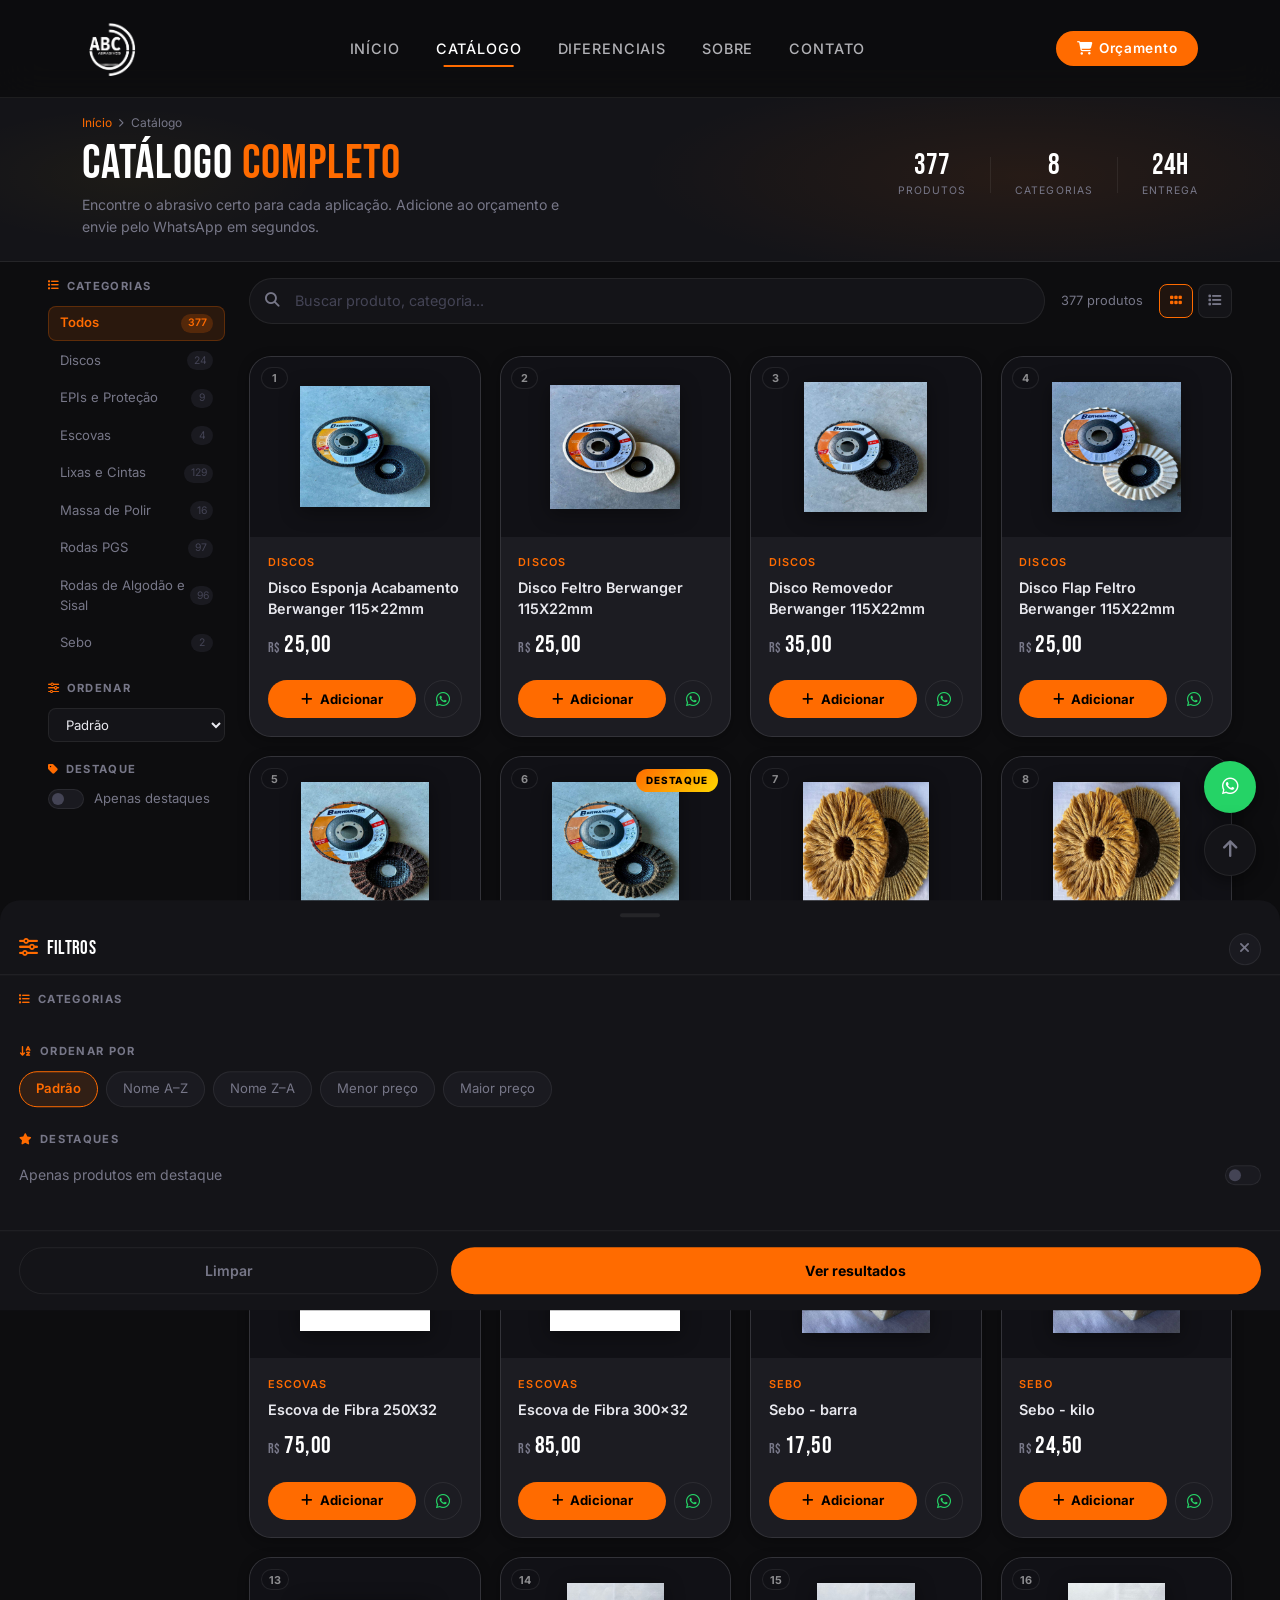
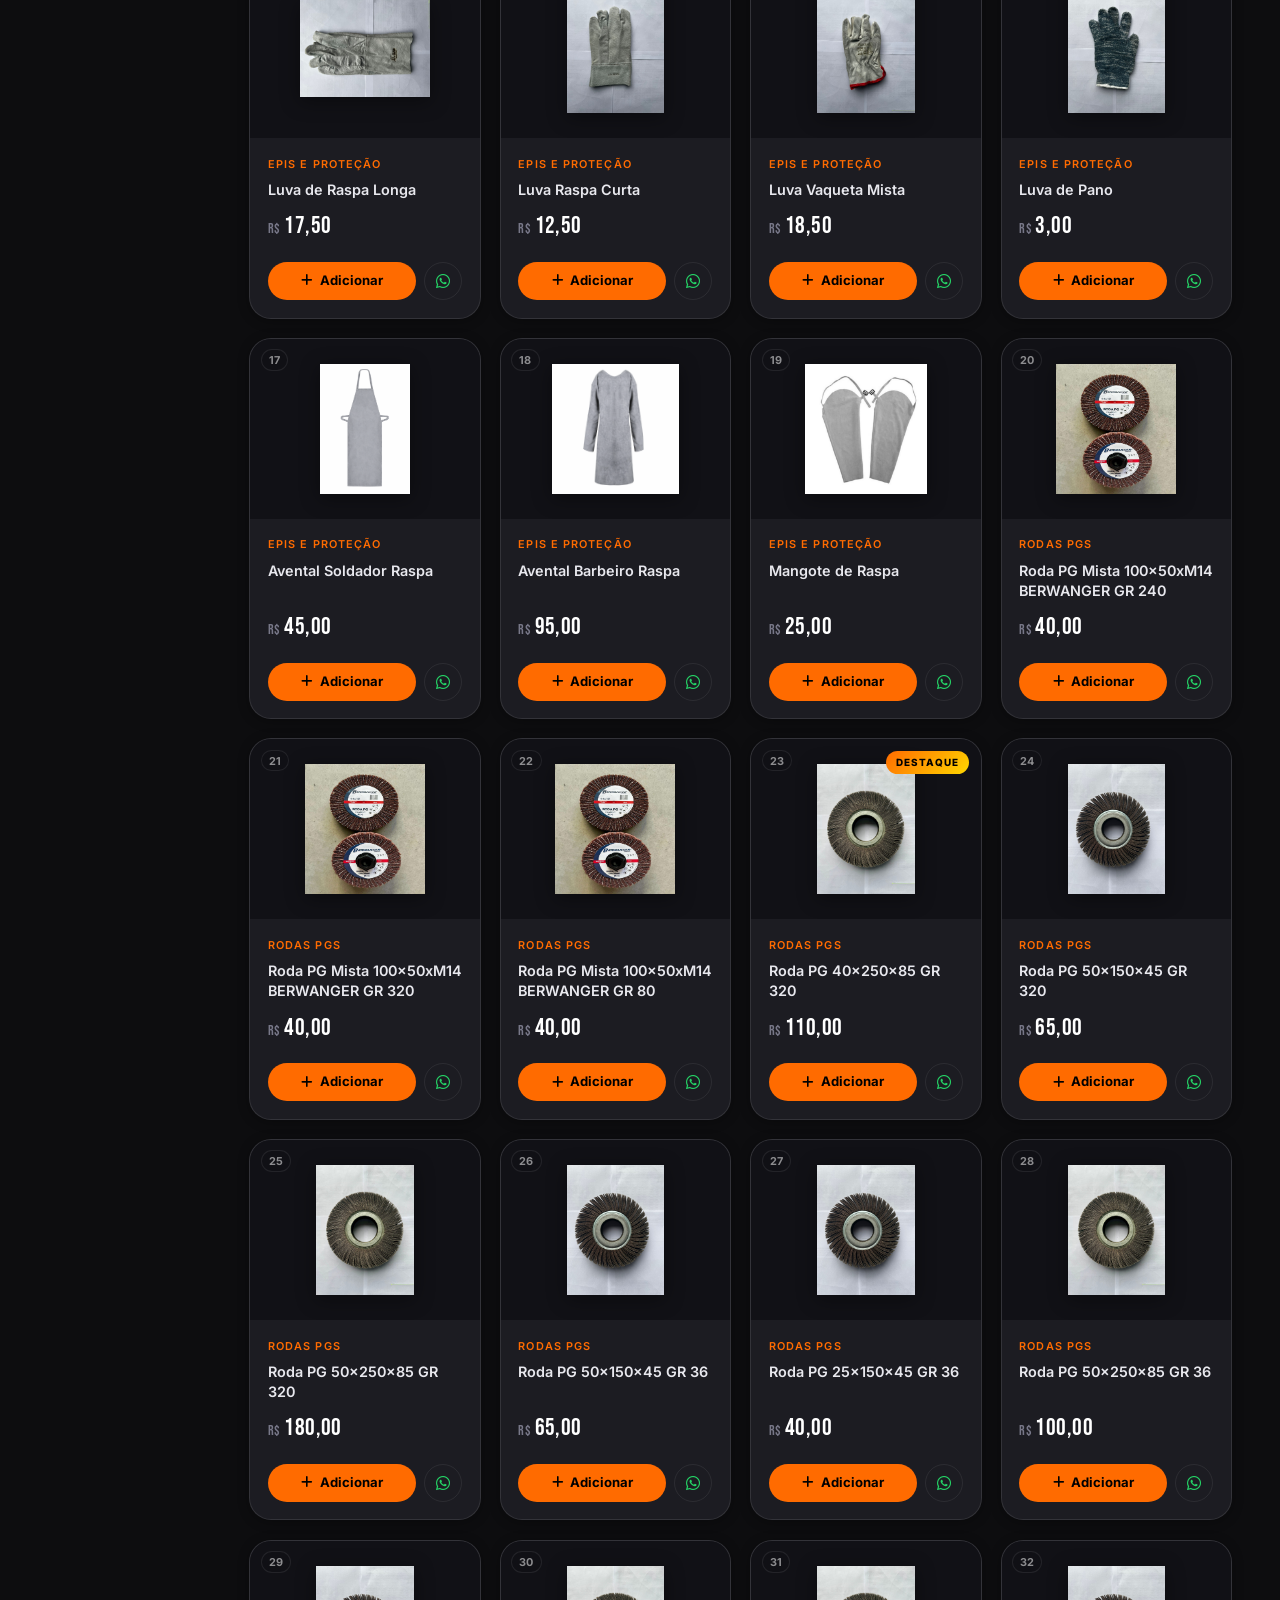
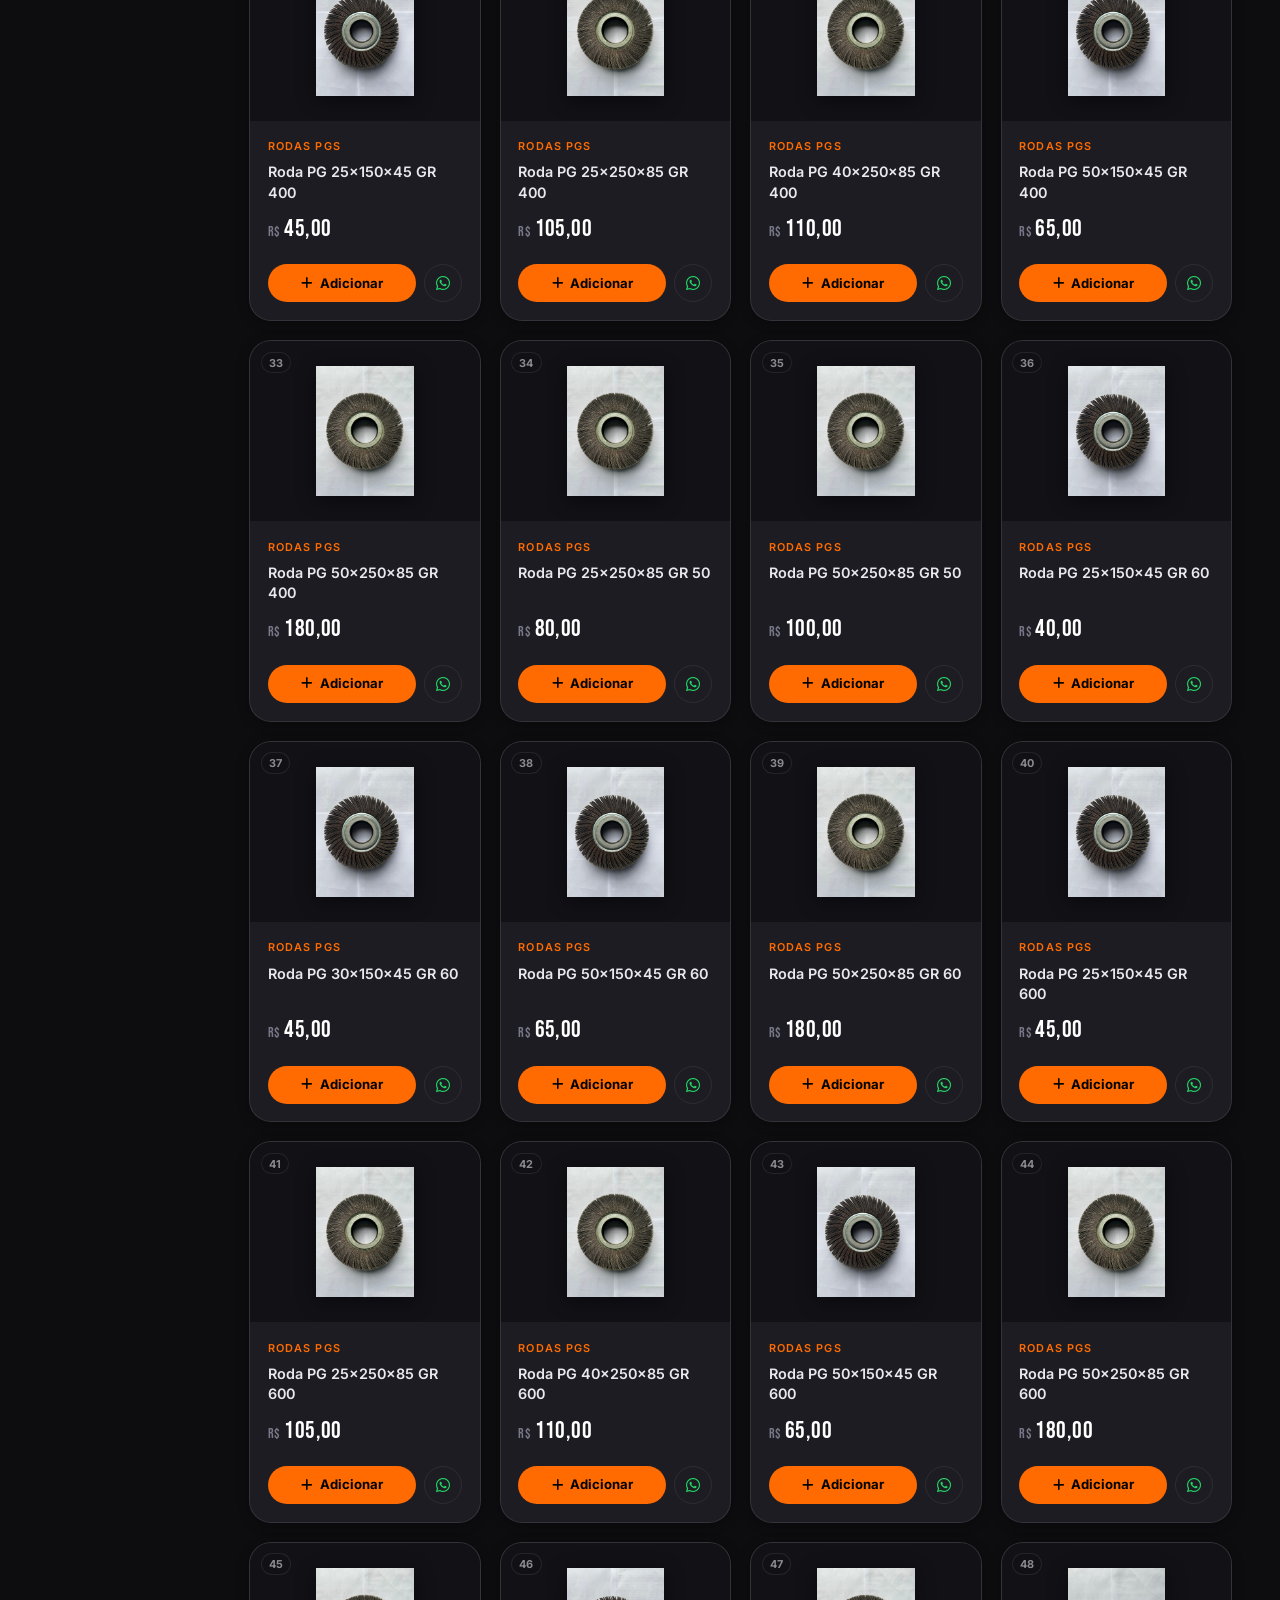
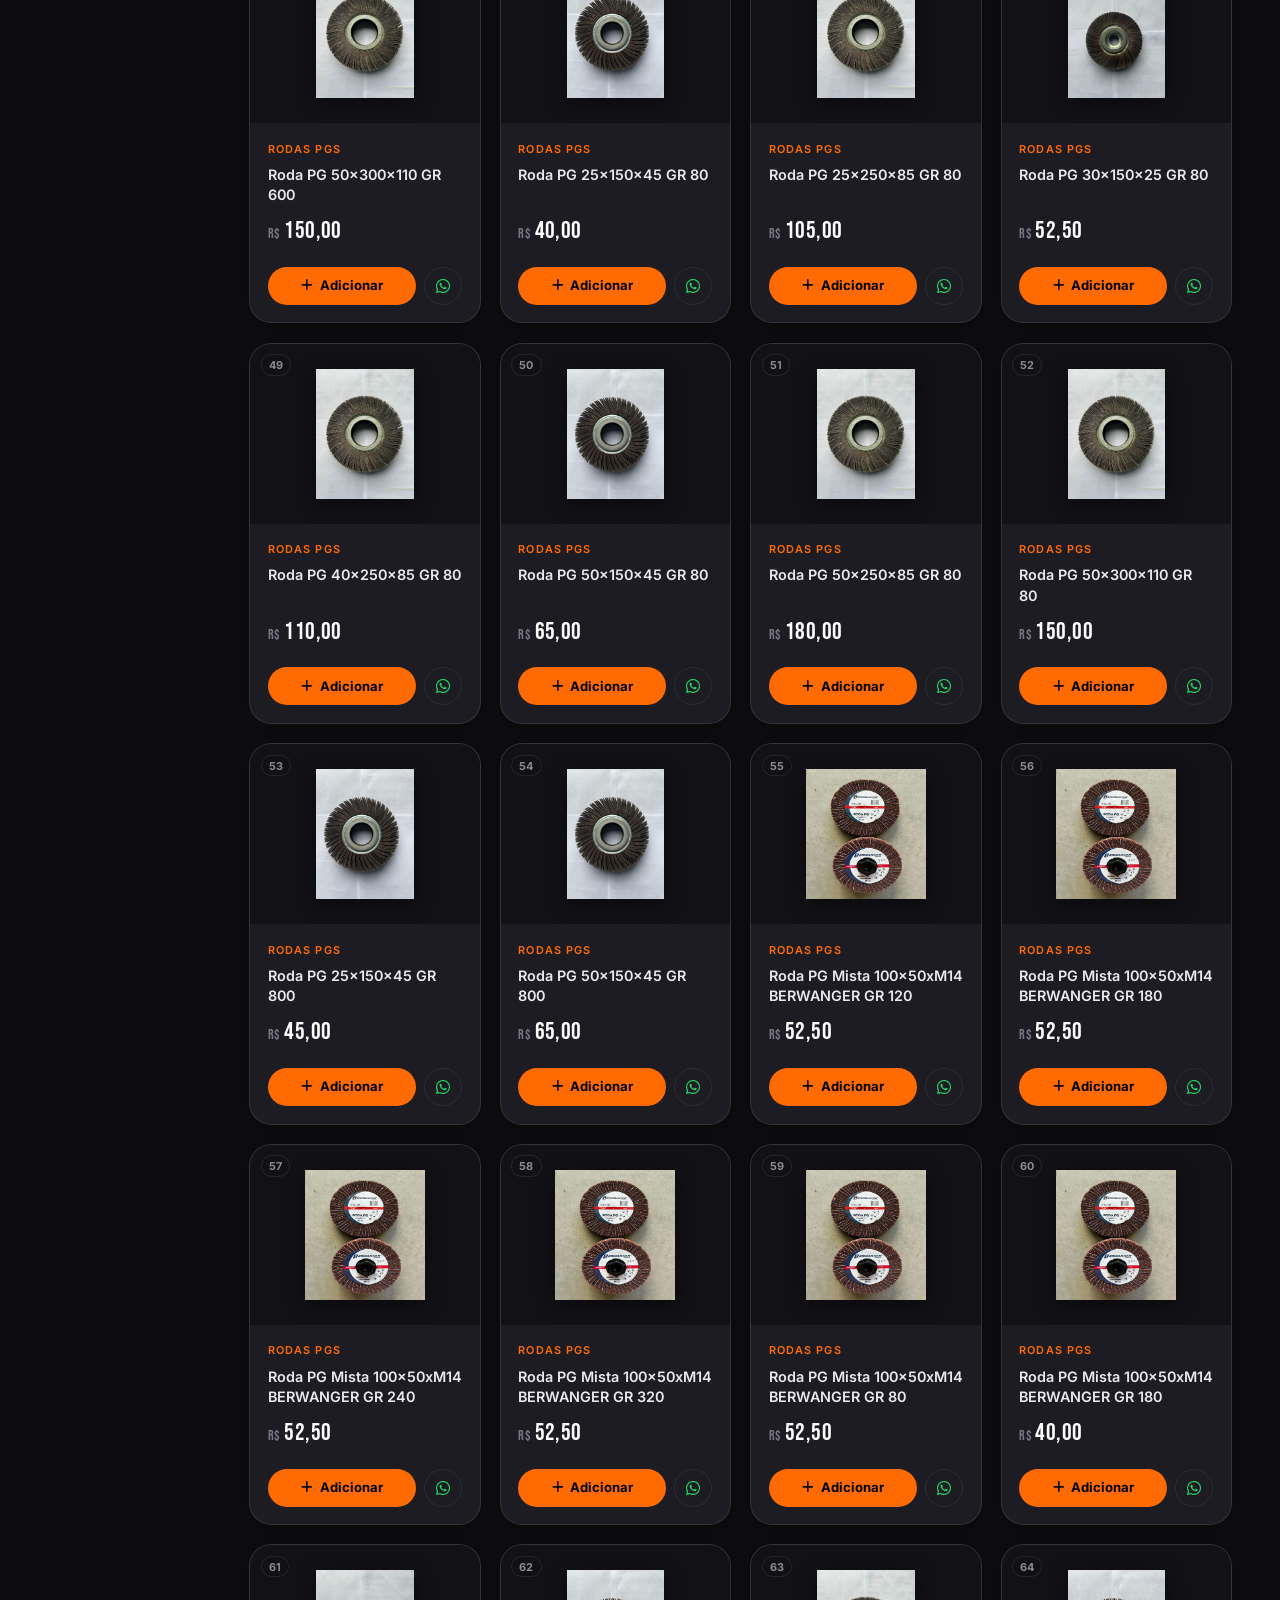
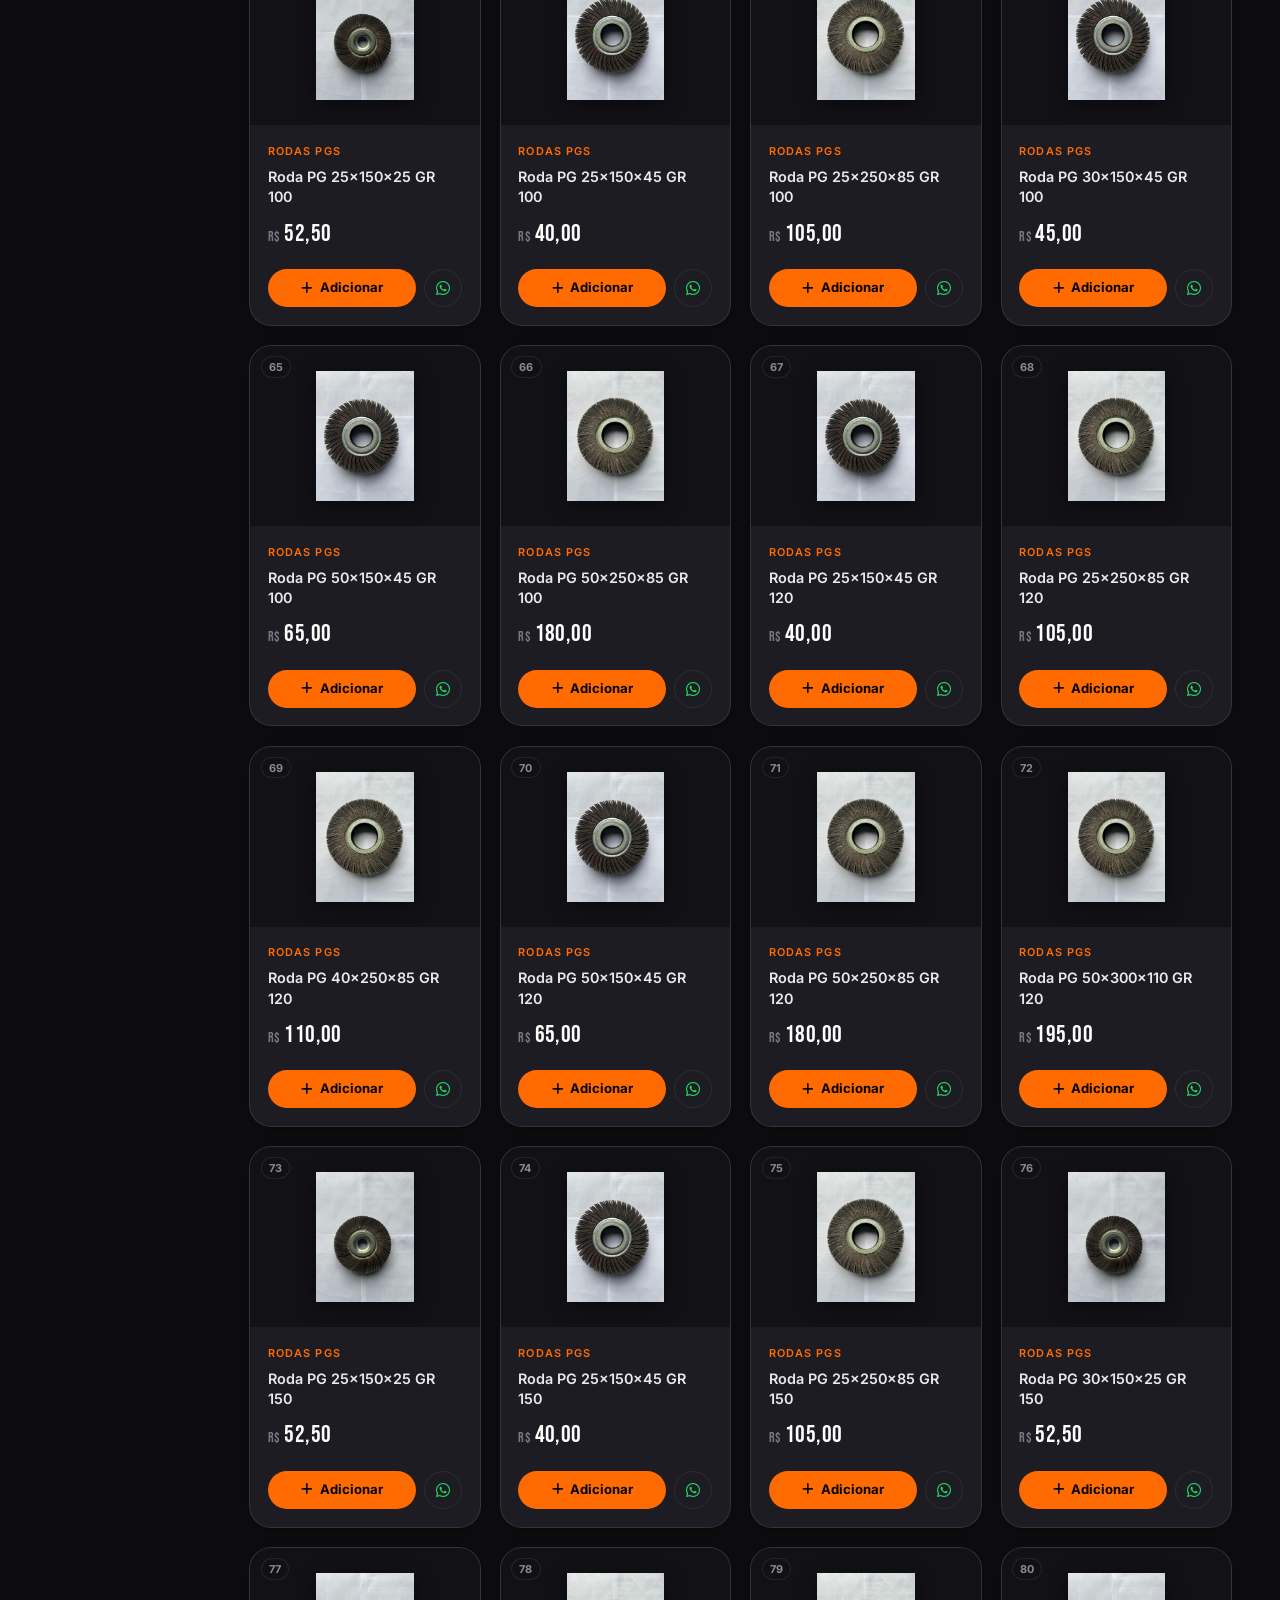
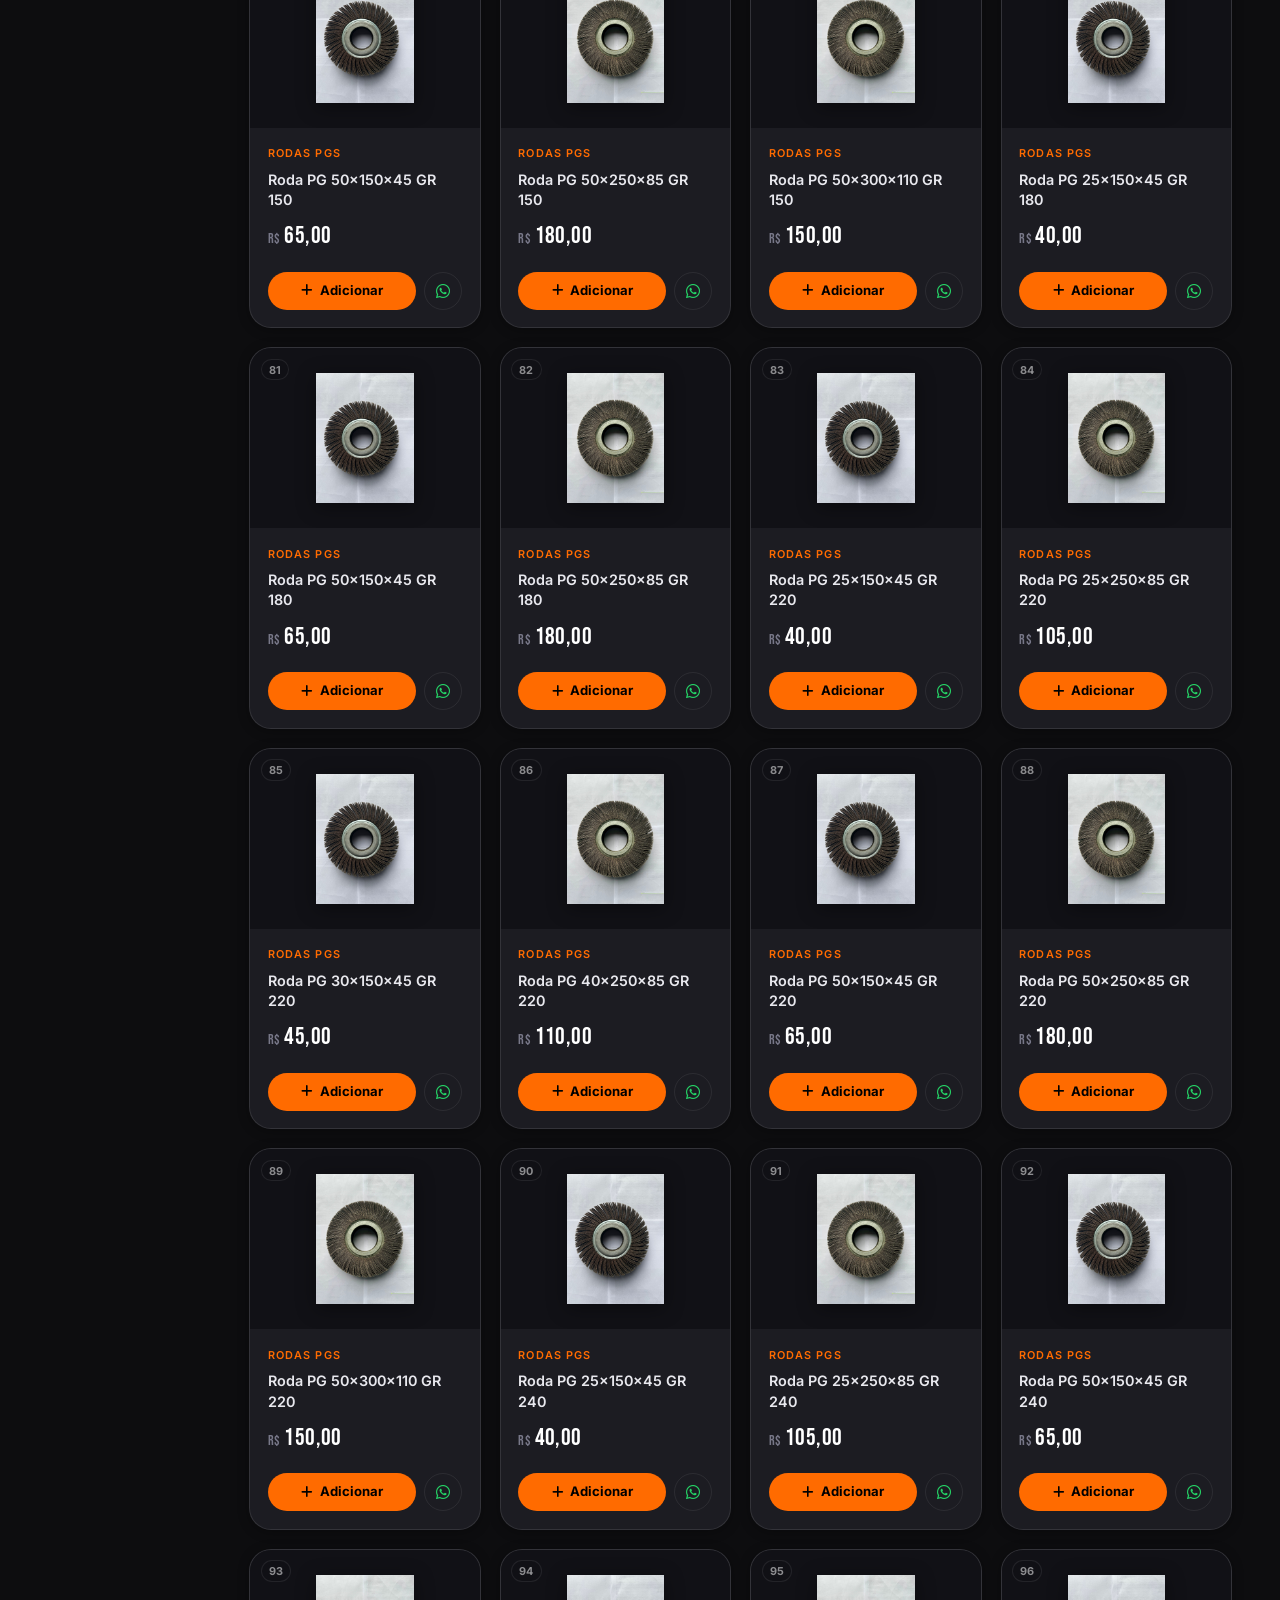
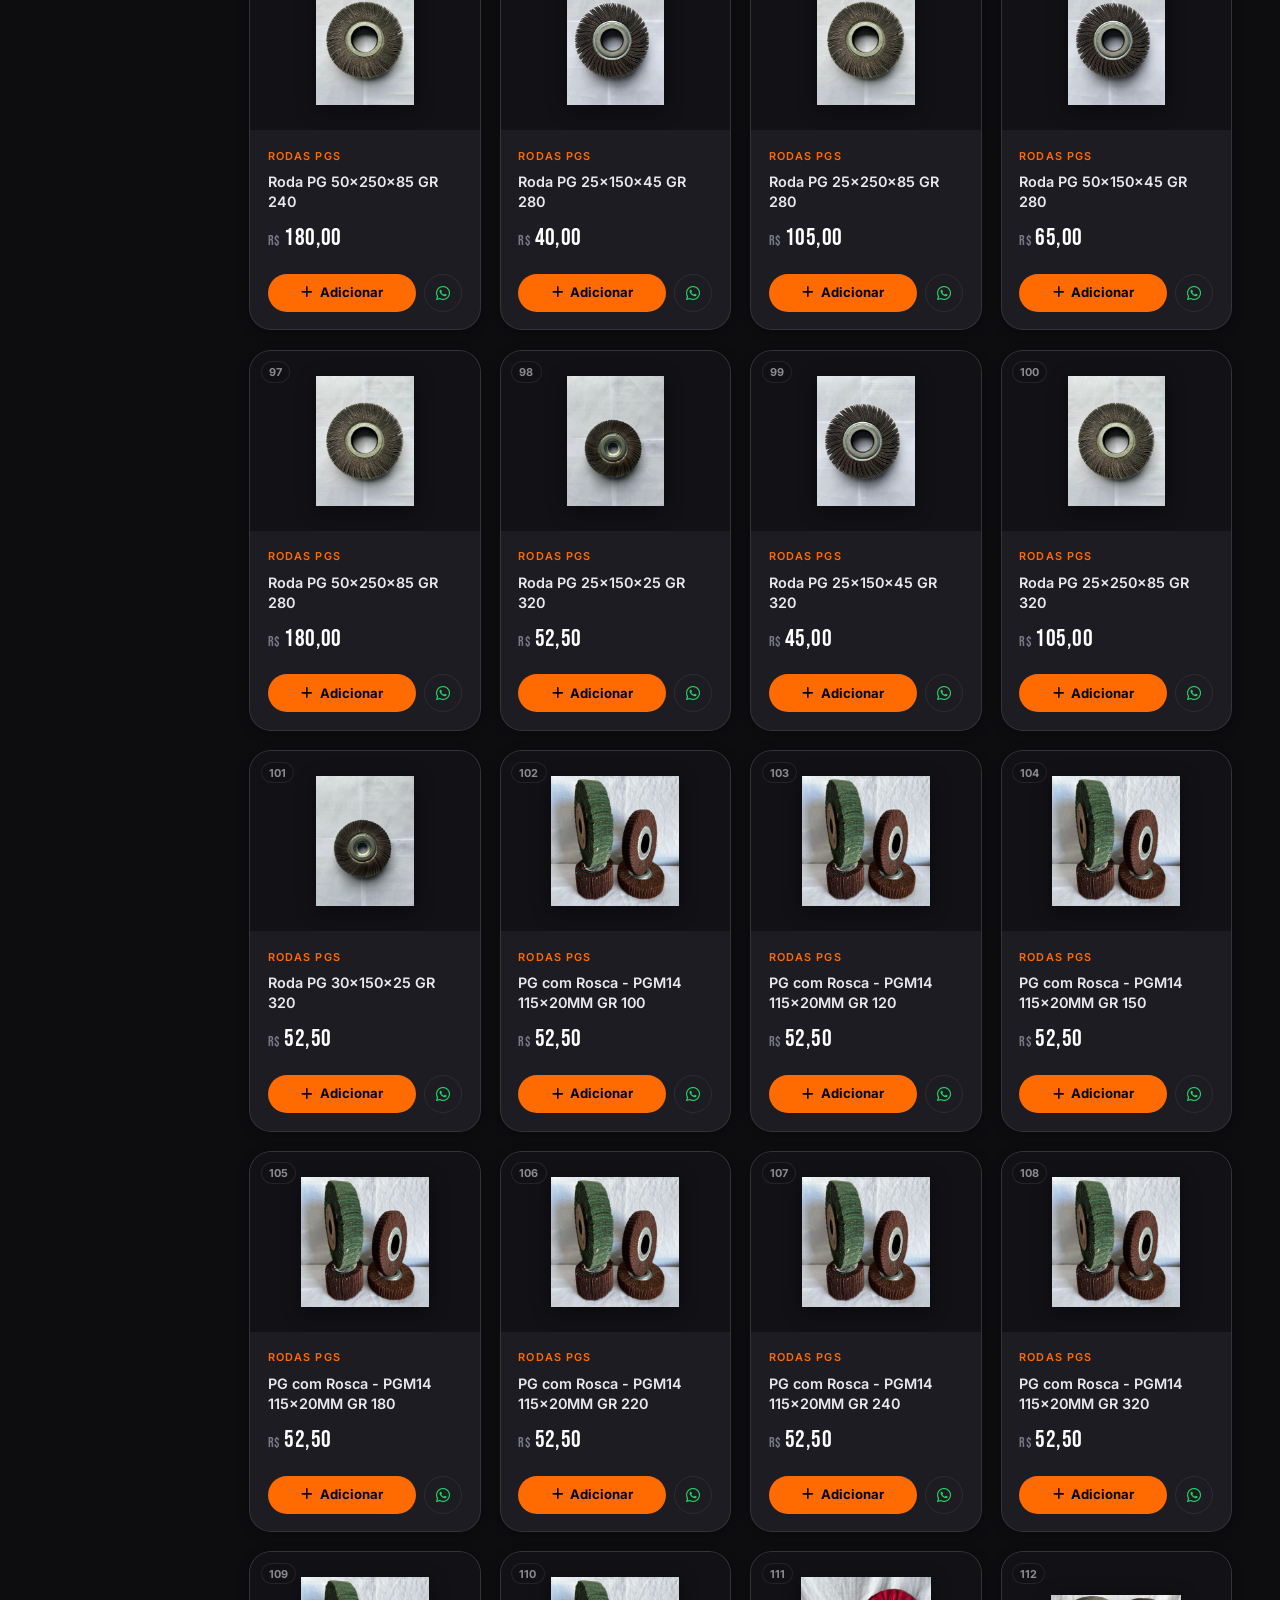
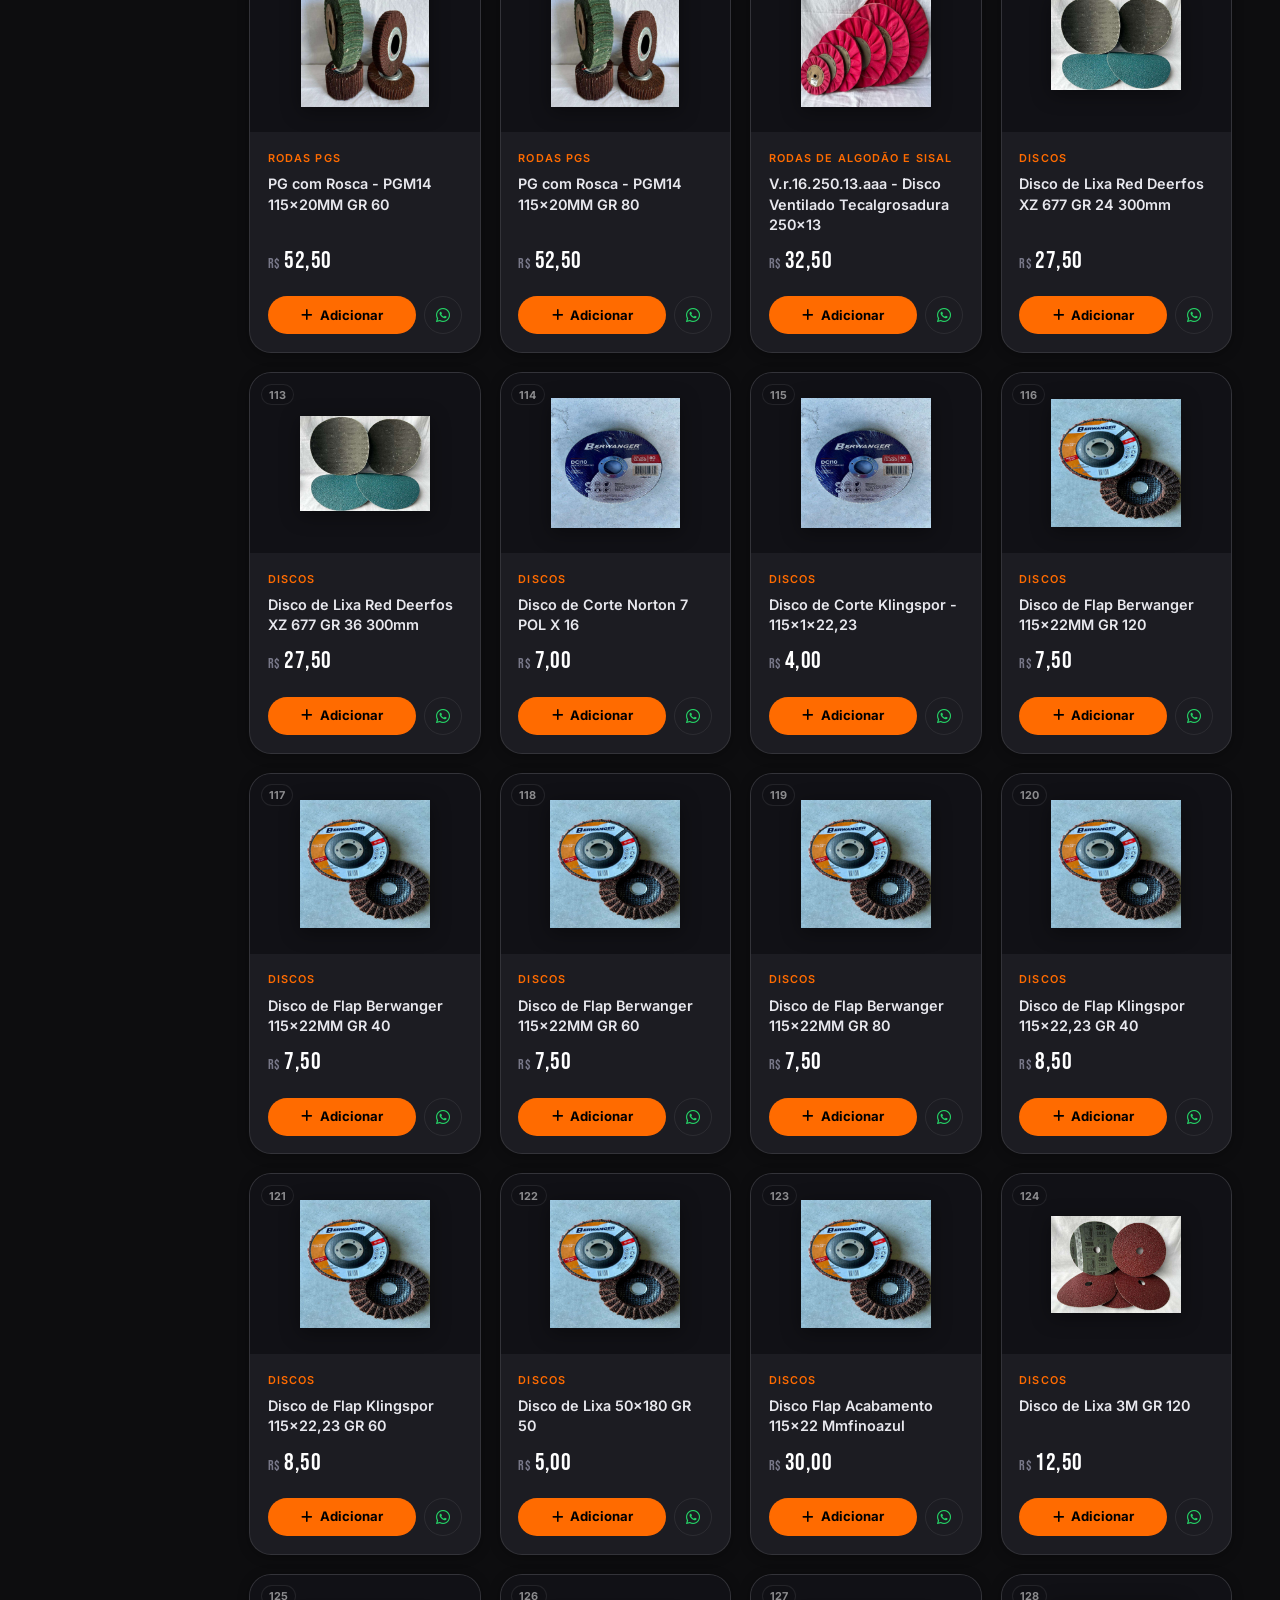
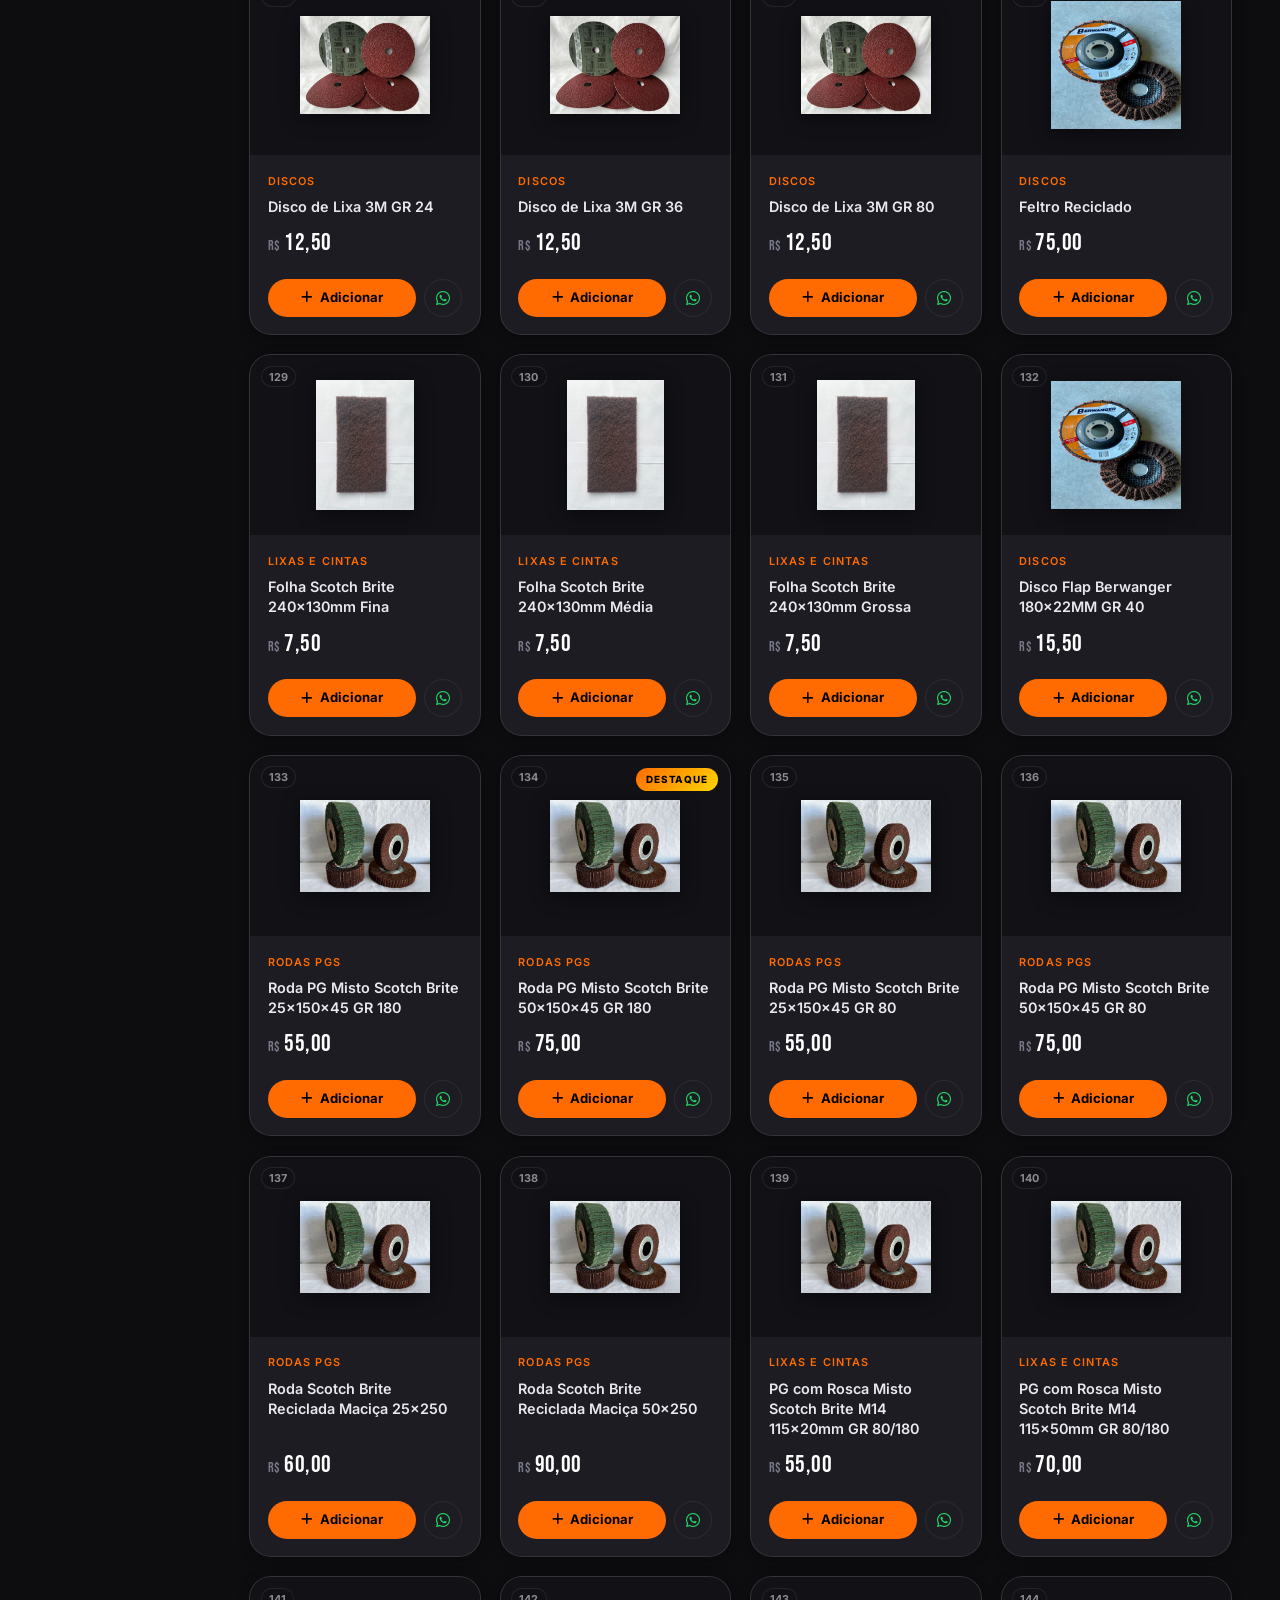
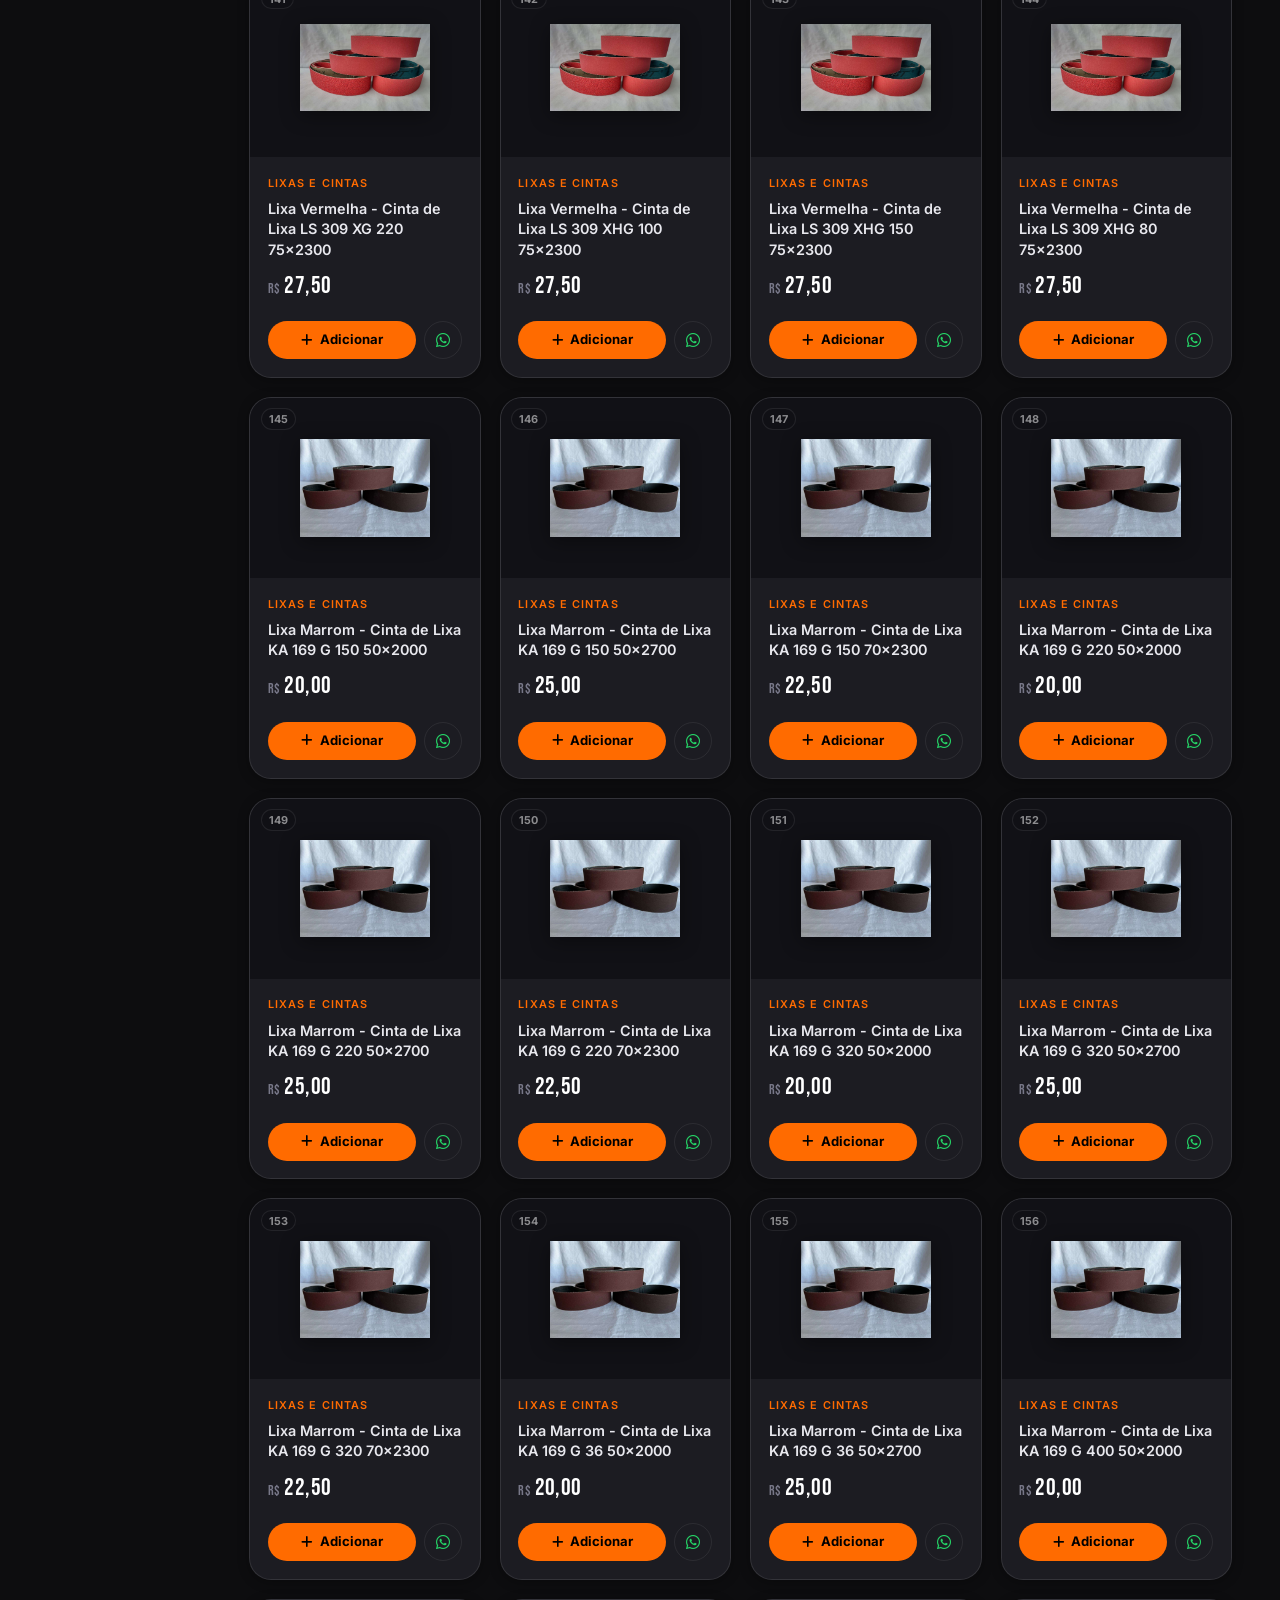
==== catalogo.html @ c19c3562 "up" ====
<!DOCTYPE html>
<html lang="pt-BR">
<head>
    <meta charset="UTF-8">
    <meta name="viewport" content="width=device-width, initial-scale=1.0">
    <title>Catálogo — ABC Abrasivos</title>
    <meta name="description" content="Catálogo completo de abrasivos industriais: discos, lixas, rodas de polimento, escovas, EPIs e mais. Solicite orçamento pelo WhatsApp.">
    <link rel="icon" href="assets/images/logo_favicon.png" type="image/png">

    <link href="https://cdn.jsdelivr.net/npm/bootstrap@5.3.2/dist/css/bootstrap.min.css" rel="stylesheet">
    <link rel="stylesheet" href="https://cdnjs.cloudflare.com/ajax/libs/font-awesome/6.5.0/css/all.min.css">
    <link href="https://fonts.googleapis.com/css2?family=Bebas+Neue&family=Inter:wght@300;400;500;600;700&family=Outfit:wght@400;600;700;800&display=swap" rel="stylesheet">
    <link rel="stylesheet" href="css/style.css?v=20260430-fixed-product-images">
    <link rel="stylesheet" href="css/catalogo.css?v=20260430-product-numbers">
</head>
<body class="catalogo-page">

<!-- ── NAVBAR ── -->
<nav class="navbar navbar-expand-lg fixed-top" id="mainNavbar">
    <div class="container">
        <a class="navbar-brand" href="index.html">
            <img src="assets/images/logo.jpeg" alt="ABC Abrasivos" class="rounded">
        </a>
        <button class="navbar-toggler border-0" type="button" data-bs-toggle="collapse" data-bs-target="#navbarNav" aria-label="Menu">
            <i class="fa-solid fa-bars" style="color:#fff;font-size:1.2rem;"></i>
        </button>
        <div class="collapse navbar-collapse" id="navbarNav">
            <ul class="navbar-nav mx-auto gap-1">
                <li class="nav-item"><a class="nav-link" href="index.html">Início</a></li>
                <li class="nav-item"><a class="nav-link active" href="catalogo.html">Catálogo</a></li>
                <li class="nav-item"><a class="nav-link" href="index.html#features">Diferenciais</a></li>
                <li class="nav-item"><a class="nav-link" href="index.html#sobre">Sobre</a></li>
                <li class="nav-item"><a class="nav-link" href="index.html#contato">Contato</a></li>
            </ul>
            <button class="nav-cart-btn" data-bs-toggle="modal" data-bs-target="#budgetModal" id="headerBudgetBtn" type="button">
                <i class="fa-solid fa-cart-shopping"></i>
                Orçamento
                <span class="cart-count" id="cartCount">0</span>
            </button>
        </div>
    </div>
</nav>

<!-- ── PAGE HEADER ── -->
<div class="cat-page-header">
    <div class="cat-page-header-bg"></div>
    <div class="container position-relative">
        <div class="row align-items-center">
            <div class="col-lg-6">
                <div class="cat-page-breadcrumb">
                    <a href="index.html">Início</a>
                    <i class="fa-solid fa-chevron-right"></i>
                    <span>Catálogo</span>
                </div>
                <h1 class="cat-page-title">Catálogo <span>Completo</span></h1>
                <p class="cat-page-desc">
                    Encontre o abrasivo certo para cada aplicação. Adicione ao orçamento e envie pelo WhatsApp em segundos.
                </p>
            </div>
            <div class="col-lg-6 d-none d-lg-flex justify-content-end align-items-center gap-4">
                <div class="cat-stat">
                    <span class="cat-stat-num" id="totalProducts">391</span>
                    <span class="cat-stat-label">Produtos</span>
                </div>
                <div class="cat-stat-divider"></div>
                <div class="cat-stat">
                    <span class="cat-stat-num" id="totalCategories">—</span>
                    <span class="cat-stat-label">Categorias</span>
                </div>
                <div class="cat-stat-divider"></div>
                <div class="cat-stat">
                    <span class="cat-stat-num">24h</span>
                    <span class="cat-stat-label">Entrega</span>
                </div>
            </div>
        </div>
    </div>
</div>

<!-- ── MOBILE BAR (search + filtros button) ── -->
<div class="cat-mobile-bar">
    <div class="cat-mobile-search">
        <i class="fa-solid fa-magnifying-glass"></i>
        <input type="search" id="mobileSearchInput" placeholder="Buscar produto...">
    </div>
    <button class="btn-filtros" id="btnFiltros">
        <i class="fa-solid fa-sliders"></i> Filtros
        <span class="filter-badge" id="filterBadge"></span>
    </button>
</div>

<!-- ── FILTER DRAWER ── -->
<div class="filter-drawer-overlay" id="drawerOverlay"></div>
<div class="filter-drawer" id="filterDrawer">
    <div class="drawer-handle"></div>
    <div class="drawer-header">
        <h3><i class="fa-solid fa-sliders me-2" style="color:var(--accent)"></i>Filtros</h3>
        <button class="drawer-close" id="drawerClose"><i class="fa-solid fa-xmark"></i></button>
    </div>
    <div class="drawer-body">
        <!-- Categorias -->
        <div class="drawer-section">
            <div class="drawer-section-title"><i class="fa-solid fa-list"></i> Categorias</div>
            <div class="drawer-cats" id="drawerCats"></div>
        </div>
        <!-- Ordenar -->
        <div class="drawer-section">
            <div class="drawer-section-title"><i class="fa-solid fa-arrow-down-a-z"></i> Ordenar por</div>
            <div class="drawer-sort-pills" id="drawerSort">
                <span class="sort-pill active" data-sort="default">Padrão</span>
                <span class="sort-pill" data-sort="name-az">Nome A–Z</span>
                <span class="sort-pill" data-sort="name-za">Nome Z–A</span>
                <span class="sort-pill" data-sort="price-asc">Menor preço</span>
                <span class="sort-pill" data-sort="price-desc">Maior preço</span>
            </div>
        </div>
        <!-- Destaque -->
        <div class="drawer-section">
            <div class="drawer-section-title"><i class="fa-solid fa-star"></i> Destaques</div>
            <div class="drawer-toggle-row">
                <span class="drawer-toggle-label">Apenas produtos em destaque</span>
                <label class="sidebar-toggle">
                    <input type="checkbox" id="drawerDestaque">
                    <span class="toggle-track"></span>
                </label>
            </div>
        </div>
    </div>
    <div class="drawer-footer">
        <button class="btn-drawer-clear" id="drawerClear">Limpar</button>
        <button class="btn-drawer-apply" id="drawerApply">Ver resultados</button>
    </div>
</div>

<!-- ── MAIN CONTENT ── -->
<main class="cat-main">
    <div class="container-fluid px-4 px-lg-5">
        <div class="row g-4">

            <!-- Sidebar desktop -->
            <div class="col-lg-2 col-xl-2 cat-sidebar-col">
                <div class="cat-sidebar" id="catSidebar">
                    <div class="sidebar-section">
                        <div class="sidebar-heading">
                            <i class="fa-solid fa-list"></i> Categorias
                        </div>
                        <div class="sidebar-cats" id="sidebarCats">
                            <!-- populated by JS -->
                        </div>
                    </div>

                    <div class="sidebar-section mt-3">
                        <div class="sidebar-heading">
                            <i class="fa-solid fa-sliders"></i> Ordenar
                        </div>
                        <select class="sidebar-select" id="sortSelect">
                            <option value="default">Padrão</option>
                            <option value="name-az">Nome A–Z</option>
                            <option value="name-za">Nome Z–A</option>
                            <option value="price-asc">Menor preço</option>
                            <option value="price-desc">Maior preço</option>
                        </select>
                    </div>

                    <div class="sidebar-section mt-3">
                        <div class="sidebar-heading">
                            <i class="fa-solid fa-tag"></i> Destaque
                        </div>
                        <label class="sidebar-toggle">
                            <input type="checkbox" id="destaqueFilter">
                            <span class="toggle-track"></span>
                            Apenas destaques
                        </label>
                    </div>
                </div>
            </div>

            <!-- Products area -->
            <div class="col-lg-10 col-xl-10 cat-products-col">

                <!-- Toolbar -->
                <div class="cat-toolbar">
                    <div class="toolbar-left">
                        <div class="cat-search-wrap">
                            <i class="fa-solid fa-magnifying-glass"></i>
                            <input type="search" id="searchInput" placeholder="Buscar produto, categoria...">
                            <button class="search-clear" id="searchClear" title="Limpar">
                                <i class="fa-solid fa-xmark"></i>
                            </button>
                        </div>
                    </div>
                    <div class="toolbar-right">
                        <span class="results-count" id="resultsInfo"></span>
                        <div class="view-toggle">
                            <button class="view-btn active" id="viewGrid" title="Grid">
                                <i class="fa-solid fa-grip"></i>
                            </button>
                            <button class="view-btn" id="viewList" title="Lista">
                                <i class="fa-solid fa-list"></i>
                            </button>
                        </div>
                    </div>
                </div>

                <!-- Active filters chips -->
                <div class="active-filters" id="activeFilters"></div>

                <!-- Grid -->
                <div class="products-grid" id="productsGrid"></div>

                <!-- No results -->
                <div class="no-results" id="noResults">
                    <i class="fa-solid fa-circle-exclamation"></i>
                    <p>Nenhum produto encontrado para "<strong id="noResultsTerm"></strong>"</p>
                    <button class="btn-ghost" onclick="clearAllFilters()">Limpar filtros</button>
                </div>

            </div>
        </div>
    </div>
</main>

<!-- ── FOOTER (mini) ── -->
<footer class="cat-footer">
    <div class="container">
        <div class="d-flex flex-wrap align-items-center justify-content-between gap-3">
            <div class="d-flex align-items-center gap-3">
                <img src="assets/images/logo.jpeg" alt="ABC Abrasivos" style="height:40px;border-radius:6px;">
                <span style="color:var(--text-muted);font-size:0.82rem;">© 2025 ABC Abrasivos · Gravataí/RS</span>
            </div>
            <div class="d-flex align-items-center gap-2">
                <a href="index.html#contato" class="social-btn instagram" title="Instagram"><i class="fa-brands fa-instagram"></i></a>
                <a href="index.html#contato" class="social-btn facebook" title="Facebook"><i class="fa-brands fa-facebook-f"></i></a>
                <a href="index.html#contato" class="social-btn whatsapp" id="footerWa" title="WhatsApp"><i class="fa-brands fa-whatsapp"></i></a>
            </div>
        </div>
    </div>
</footer>

<!-- ── BUDGET MODAL ── -->
<div class="modal fade" id="budgetModal" tabindex="-1" aria-labelledby="budgetModalLabel" aria-hidden="true">
    <div class="modal-dialog modal-lg modal-dialog-scrollable">
        <div class="modal-content">
            <div class="modal-header">
                <h5 class="modal-title" id="budgetModalLabel">
                    <i class="fa-solid fa-cart-shopping text-accent me-2"></i> Meu Orçamento
                </h5>
                <button type="button" class="btn-close" data-bs-dismiss="modal" aria-label="Fechar"></button>
            </div>
            <div class="modal-body">
                <div class="customer-form mb-4">
                    <div class="row g-3">
                        <div class="col-md-6">
                            <label class="form-label">Seu nome</label>
                            <input type="text" class="form-control" id="customerName" placeholder="Nome completo">
                        </div>
                        <div class="col-md-6">
                            <label class="form-label">Empresa (opcional)</label>
                            <input type="text" class="form-control" id="customerCompany" placeholder="Empresa">
                        </div>
                        <div class="col-12">
                            <label class="form-label">Observações</label>
                            <textarea class="form-control" id="customerObs" rows="2" placeholder="Prazo, quantidade especial, dúvidas..."></textarea>
                        </div>
                    </div>
                </div>
                <div id="cartItemsList">
                    <p class="text-center" style="color:var(--text-muted);padding:2rem 0;">
                        <i class="fa-solid fa-cart-shopping d-block mb-2" style="font-size:2rem;color:var(--text-dim);"></i>
                        Seu orçamento está vazio.<br>Adicione produtos do catálogo.
                    </p>
                </div>
            </div>
            <div class="modal-footer flex-column gap-3">
                <div class="d-flex justify-content-between align-items-center w-100">
                    <button type="button" class="btn-ghost" id="clearCartBtn" style="font-size:0.8rem;padding:0.4rem 1rem;">
                        <i class="fa-solid fa-trash-can me-1"></i> Limpar tudo
                    </button>
                    <div class="budget-total" id="budgetTotal">Total: <span>R$ 0,00</span></div>
                </div>
                <button class="btn-wa-send" id="sendWaBtn">
                    <i class="fa-brands fa-whatsapp" style="font-size:1.2rem;"></i>
                    Enviar Orçamento pelo WhatsApp
                </button>
            </div>
        </div>
    </div>
</div>

<!-- Floating WA -->
<div class="floating-actions">
    <a href="#" class="fab fab-wa" id="fabWa" title="WhatsApp"><i class="fa-brands fa-whatsapp"></i></a>
    <button class="fab fab-up visible" id="fabUp" title="Topo" onclick="window.scrollTo({top:0,behavior:'smooth'})">
        <i class="fa-solid fa-arrow-up"></i>
    </button>
</div>

<div id="toast-container"></div>

<script src="https://cdn.jsdelivr.net/npm/bootstrap@5.3.2/dist/js/bootstrap.bundle.min.js"></script>
<script src="js/config.js"></script>
<script src="js/data.js?v=20260430-product-numbers"></script>
<script src="js/catalogo.js?v=20260430-product-numbers"></script>
</body>
</html>
---- css/style.css ----
/* =====================================================
   ABC ABRASIVOS — DARK INDUSTRIAL EDITION
   ===================================================== */
:root {
    --bg-deep:        #0D0D0F;
    --bg-card:        #141418;
    --bg-surface:     #1A1A20;
    --border:         rgba(255,255,255,0.07);
    --accent:         #FF6B00;
    --accent-bright:  #FF8C00;
    --accent-glow:    rgba(255,107,0,0.25);
    --accent2:        #FFD700;
    --green:          #25D366;
    --text:           #E8E8EE;
    --text-muted:     #777788;
    --text-dim:       #444455;
    --radius:         14px;
    --radius-lg:      22px;
    --font-head:      'Bebas Neue', 'Outfit', sans-serif;
    --font-body:      'Inter', sans-serif;
    --transition:     all 0.3s cubic-bezier(0.4,0,0.2,1);
}

/* ── Reset & base ── */
*, *::before, *::after { box-sizing: border-box; }
html { scroll-behavior: smooth; scroll-padding-top: 76px; }
body {
    font-family: var(--font-body);
    background: var(--bg-deep);
    color: var(--text);
    margin: 0;
    overflow-x: hidden;
}
h1,h2,h3,h4,h5,h6 { font-family: var(--font-head); letter-spacing: 0.02em; }
a { text-decoration: none; }
img { max-width: 100%; display: block; }

/* ── Scrollbar ── */
::-webkit-scrollbar { width: 6px; }
::-webkit-scrollbar-track { background: var(--bg-deep); }
::-webkit-scrollbar-thumb { background: var(--accent); border-radius: 3px; }

/* =====================================================
   NAVBAR
   ===================================================== */
#mainNavbar {
    background: rgba(13,13,15,0.85);
    backdrop-filter: blur(20px);
    -webkit-backdrop-filter: blur(20px);
    border-bottom: 1px solid var(--border);
    padding: 0.6rem 0;
    transition: var(--transition);
    z-index: 1050;
}
#mainNavbar.scrolled {
    background: rgba(13,13,15,0.98);
    box-shadow: 0 4px 40px rgba(0,0,0,0.6);
}
.navbar-brand img { height: 68px; width: auto; border-radius: 8px; }
.nav-link {
    color: rgba(232,232,238,0.75) !important;
    font-weight: 500;
    font-size: 0.9rem;
    letter-spacing: 0.06em;
    text-transform: uppercase;
    padding: 0.5rem 1rem !important;
    transition: var(--transition);
    position: relative;
}
.nav-link::after {
    content: '';
    position: absolute;
    bottom: 0; left: 50%;
    width: 0; height: 2px;
    background: var(--accent);
    transition: var(--transition);
    transform: translateX(-50%);
}
.nav-link:hover, .nav-link.active {
    color: #fff !important;
}
.nav-link:hover::after, .nav-link.active::after { width: 60%; }

/* Cart button */
.nav-cart-btn {
    background: var(--accent);
    color: #fff !important;
    border: none;
    border-radius: 50px;
    padding: 0.45rem 1.3rem !important;
    font-weight: 600;
    font-size: 0.85rem;
    letter-spacing: 0.05em;
    transition: var(--transition);
    display: flex; align-items: center; gap: 0.4rem;
}
.nav-cart-btn:hover {
    background: var(--accent-bright);
    box-shadow: 0 0 20px var(--accent-glow);
    transform: translateY(-1px);
}
.nav-cart-btn .cart-count {
    background: #fff;
    color: var(--accent);
    border-radius: 50%;
    width: 20px; height: 20px;
    font-size: 0.7rem;
    display: flex; align-items: center; justify-content: center;
    font-weight: 700;
    line-height: 1;
}

/* =====================================================
   HERO
   ===================================================== */
.hero-section {
    position: relative;
    min-height: 100vh;
    display: flex;
    align-items: center;
    overflow: hidden;
    background: var(--bg-deep);
    padding-top: 80px;
}
.hero-bg {
    position: absolute;
    inset: 0;
    background:
        radial-gradient(ellipse 80% 60% at 60% 40%, rgba(255,107,0,0.12) 0%, transparent 60%),
        radial-gradient(ellipse 40% 40% at 20% 80%, rgba(255,200,0,0.06) 0%, transparent 50%);
}
.hero-grid {
    position: absolute;
    inset: 0;
    background-image:
        linear-gradient(rgba(255,255,255,0.03) 1px, transparent 1px),
        linear-gradient(90deg, rgba(255,255,255,0.03) 1px, transparent 1px);
    background-size: 60px 60px;
    mask-image: radial-gradient(ellipse 80% 80% at 50% 50%, black 30%, transparent 100%);
}
#heroCanvas {
    position: absolute;
    inset: 0;
    width: 100%;
    height: 100%;
    pointer-events: none;
}
.hero-content {
    position: relative;
    z-index: 2;
}
.hero-eyebrow {
    display: inline-flex;
    align-items: center;
    gap: 0.5rem;
    background: rgba(255,107,0,0.12);
    border: 1px solid rgba(255,107,0,0.3);
    color: var(--accent);
    padding: 0.3rem 1rem;
    border-radius: 50px;
    font-size: 0.8rem;
    font-weight: 600;
    letter-spacing: 0.1em;
    text-transform: uppercase;
    margin-bottom: 1.5rem;
}
.hero-eyebrow .dot {
    width: 6px; height: 6px;
    border-radius: 50%;
    background: var(--accent);
    animation: pulse-dot 1.5s infinite;
}
@keyframes pulse-dot {
    0%,100% { opacity: 1; transform: scale(1); }
    50% { opacity: 0.5; transform: scale(0.7); }
}
.hero-title {
    font-family: var(--font-head);
    font-size: clamp(3rem, 8vw, 7rem);
    line-height: 0.95;
    color: #fff;
    margin-bottom: 0.3rem;
}
.hero-title .line-accent {
    display: block;
    background: linear-gradient(90deg, var(--accent), var(--accent2));
    -webkit-background-clip: text;
    -webkit-text-fill-color: transparent;
    background-clip: text;
}
.hero-sub {
    font-size: clamp(1rem, 2vw, 1.2rem);
    color: var(--text-muted);
    line-height: 1.7;
    max-width: 520px;
    margin-bottom: 2.5rem;
}
.hero-actions { display: flex; gap: 1rem; flex-wrap: wrap; align-items: center; }
.btn-fire {
    background: linear-gradient(135deg, var(--accent), var(--accent2));
    color: #000;
    font-weight: 700;
    font-size: 1rem;
    padding: 0.8rem 2rem;
    border-radius: 50px;
    border: none;
    cursor: pointer;
    transition: var(--transition);
    display: inline-flex; align-items: center; gap: 0.5rem;
    box-shadow: 0 0 30px var(--accent-glow);
    letter-spacing: 0.03em;
}
.btn-fire:hover {
    transform: translateY(-3px) scale(1.03);
    box-shadow: 0 0 50px rgba(255,107,0,0.5);
    color: #000;
}
.btn-ghost {
    background: transparent;
    color: #fff;
    font-weight: 600;
    font-size: 1rem;
    padding: 0.8rem 2rem;
    border-radius: 50px;
    border: 1px solid rgba(255,255,255,0.2);
    cursor: pointer;
    transition: var(--transition);
    display: inline-flex; align-items: center; gap: 0.5rem;
    letter-spacing: 0.03em;
}
.btn-ghost:hover {
    border-color: var(--accent);
    color: var(--accent);
    background: rgba(255,107,0,0.05);
}
.hero-stats {
    display: flex;
    gap: 2.5rem;
    margin-top: 4rem;
    padding-top: 2rem;
    border-top: 1px solid var(--border);
}
.hero-stat-num {
    font-family: var(--font-head);
    font-size: 2.2rem;
    color: #fff;
    line-height: 1;
}
.hero-stat-num span { color: var(--accent); }
.hero-stat-label {
    font-size: 0.78rem;
    color: var(--text-muted);
    text-transform: uppercase;
    letter-spacing: 0.08em;
}
.hero-visual {
    position: relative;
    display: flex;
    align-items: center;
    justify-content: center;
}
.hero-ring {
    position: absolute;
    border-radius: 50%;
    border: 1px solid;
    animation: spin-slow linear infinite;
}
.hero-ring-1 {
    width: 400px; height: 400px;
    border-color: rgba(255,107,0,0.15);
    animation-duration: 20s;
}
.hero-ring-2 {
    width: 300px; height: 300px;
    border-color: rgba(255,107,0,0.08);
    animation-duration: 15s;
    animation-direction: reverse;
}
.hero-ring-3 {
    width: 500px; height: 500px;
    border-color: rgba(255,200,0,0.05);
    animation-duration: 30s;
}
@keyframes spin-slow { to { transform: rotate(360deg); } }
.hero-product-showcase {
    position: relative;
    z-index: 2;
    width: 220px; height: 220px;
    background: var(--bg-card);
    border-radius: 50%;
    border: 2px solid rgba(255,107,0,0.3);
    box-shadow:
        0 0 60px rgba(255,107,0,0.2),
        inset 0 0 40px rgba(255,107,0,0.05);
    display: flex;
    align-items: center;
    justify-content: center;
    overflow: hidden;
}
.hero-product-showcase img {
    width: 180px; height: 180px;
    object-fit: contain;
    filter: drop-shadow(0 0 20px rgba(255,107,0,0.4));
}
.hero-floating-card {
    position: absolute;
    background: var(--bg-card);
    border: 1px solid var(--border);
    border-radius: var(--radius);
    padding: 0.8rem 1.2rem;
    font-size: 0.8rem;
    color: var(--text);
    box-shadow: 0 8px 30px rgba(0,0,0,0.4);
    z-index: 3;
    animation: float 3s ease-in-out infinite;
}
.hero-floating-card.card-1 { top: 5%; right: -10%; animation-delay: 0s; }
.hero-floating-card.card-2 { bottom: 10%; left: -15%; animation-delay: 1.5s; }
@keyframes float {
    0%,100% { transform: translateY(0); }
    50% { transform: translateY(-10px); }
}
.hero-floating-card .fc-icon { color: var(--accent); font-size: 1.2rem; }
.hero-floating-card .fc-value { font-family: var(--font-head); font-size: 1.4rem; color: #fff; }
.hero-floating-card .fc-label { color: var(--text-muted); font-size: 0.72rem; text-transform: uppercase; letter-spacing: 0.08em; }

/* ── Hero Photo ── */
.hero-photo-wrap {
    position: relative;
    border-radius: var(--radius-lg);
    overflow: hidden;
    height: 480px;
    box-shadow: 0 30px 80px rgba(0,0,0,0.6), 0 0 0 1px rgba(255,107,0,0.15);
}
.hero-photo {
    width: 100%; height: 100%;
    object-fit: cover;
    object-position: center;
    display: block;
}
.hero-photo-overlay {
    position: absolute;
    inset: 0;
    background: linear-gradient(
        135deg,
        rgba(13,13,15,0.45) 0%,
        rgba(255,107,0,0.08) 50%,
        rgba(13,13,15,0.6) 100%
    );
}
.hero-photo-badge {
    position: absolute;
    bottom: 1.5rem; left: 1.5rem;
    background: rgba(13,13,15,0.85);
    backdrop-filter: blur(12px);
    border: 1px solid rgba(255,107,0,0.3);
    border-radius: var(--radius);
    padding: 0.7rem 1.2rem;
    display: flex; align-items: center; gap: 0.6rem;
    font-size: 0.85rem; color: var(--text);
    box-shadow: 0 8px 24px rgba(0,0,0,0.4);
}
.hero-photo-badge i { color: var(--accent); font-size: 1.1rem; }
.hero-photo-tag {
    position: absolute;
    top: 1.5rem; right: 1.5rem;
    background: rgba(13,13,15,0.85);
    backdrop-filter: blur(12px);
    border: 1px solid rgba(255,255,255,0.1);
    border-radius: var(--radius);
    padding: 0.7rem 1rem;
    display: flex; align-items: center; gap: 0.6rem;
    box-shadow: 0 8px 24px rgba(0,0,0,0.4);
}

/* ── Hero Mosaic ── */
.hero-mosaic {
    position: relative;
    padding: 1rem;
}
.hero-mosaic-grid {
    display: grid;
    grid-template-columns: 1fr 1fr;
    grid-template-rows: 1fr 1fr;
    gap: 1rem;
    height: 420px;
}
.mosaic-card {
    background: var(--bg-card);
    border: 1px solid rgba(255,107,0,0.15);
    border-radius: var(--radius-lg);
    display: flex;
    flex-direction: column;
    align-items: center;
    justify-content: center;
    gap: 0.6rem;
    padding: 1.2rem;
    position: relative;
    overflow: hidden;
    cursor: default;
    transition: var(--transition);
}
.mosaic-card:hover {
    border-color: rgba(255,107,0,0.5);
    transform: translateY(-4px);
    box-shadow: 0 12px 40px rgba(0,0,0,0.4), 0 0 20px rgba(255,107,0,0.1);
}
.mosaic-card.mosaic-large {
    grid-row: 1 / 3;
    height: 100%;
}
.mosaic-glow {
    position: absolute;
    inset: 0;
    background: radial-gradient(circle at 50% 80%, rgba(255,107,0,0.07) 0%, transparent 70%);
    pointer-events: none;
    opacity: 0;
    transition: var(--transition);
}
.mosaic-card:hover .mosaic-glow { opacity: 1; }
.mosaic-card img {
    width: 100%;
    max-width: 140px;
    height: 140px;
    object-fit: contain;
    filter: drop-shadow(0 4px 12px rgba(0,0,0,0.5));
    transition: transform 0.4s ease;
}
.mosaic-card.mosaic-large img { max-width: 180px; height: 180px; }
.mosaic-card:hover img { transform: scale(1.08); }
.mosaic-label {
    font-size: 0.72rem;
    font-weight: 700;
    letter-spacing: 0.12em;
    text-transform: uppercase;
    color: var(--accent);
}
.mosaic-badge {
    position: absolute;
    bottom: -0.5rem; right: 0;
    background: var(--bg-card);
    border: 1px solid rgba(255,107,0,0.3);
    border-radius: var(--radius);
    padding: 0.7rem 1.2rem;
    display: flex;
    align-items: center;
    gap: 0.6rem;
    font-size: 0.85rem;
    color: var(--text);
    box-shadow: 0 8px 30px rgba(0,0,0,0.4);
}
.mosaic-badge i { color: var(--accent); font-size: 1.1rem; }

/* Scroll indicator */
.hero-scroll {
    position: absolute;
    bottom: 2rem;
    left: 50%;
    transform: translateX(-50%);
    display: flex;
    flex-direction: column;
    align-items: center;
    gap: 0.4rem;
    color: var(--text-muted);
    font-size: 0.72rem;
    letter-spacing: 0.1em;
    text-transform: uppercase;
    animation: fade-bounce 2s ease-in-out infinite;
}
.hero-scroll .scroll-line {
    width: 1px; height: 40px;
    background: linear-gradient(to bottom, var(--accent), transparent);
}
@keyframes fade-bounce {
    0%,100% { opacity: 0.5; transform: translateX(-50%) translateY(0); }
    50% { opacity: 1; transform: translateX(-50%) translateY(6px); }
}

/* =====================================================
   TICKER / BRANDS STRIP
   ===================================================== */
.ticker-section {
    background: var(--bg-card);
    border-top: 1px solid var(--border);
    border-bottom: 1px solid var(--border);
    overflow: hidden;
    padding: 1rem 0;
}
.ticker-track {
    display: flex;
    gap: 3rem;
    animation: ticker 30s linear infinite;
    white-space: nowrap;
    width: max-content;
}
.ticker-item {
    display: inline-flex;
    align-items: center;
    gap: 0.8rem;
    color: var(--text-muted);
    font-size: 0.82rem;
    font-weight: 600;
    letter-spacing: 0.1em;
    text-transform: uppercase;
}
.ticker-item i { color: var(--accent); }
@keyframes ticker { to { transform: translateX(-50%); } }

/* =====================================================
   SECTION COMMON
   ===================================================== */
.section-header { margin-bottom: 3rem; }
.section-badge {
    display: inline-flex;
    align-items: center;
    gap: 0.4rem;
    color: var(--accent);
    font-size: 0.78rem;
    font-weight: 600;
    letter-spacing: 0.12em;
    text-transform: uppercase;
    margin-bottom: 0.8rem;
}
.section-badge::before {
    content: '';
    display: block;
    width: 20px; height: 2px;
    background: var(--accent);
}
.section-title {
    font-family: var(--font-head);
    font-size: clamp(2rem, 4vw, 3.2rem);
    color: #fff;
    line-height: 1.05;
    margin-bottom: 0.8rem;
}
.section-title .highlight {
    color: var(--accent);
}
.section-desc {
    color: var(--text-muted);
    font-size: 1rem;
    line-height: 1.7;
    max-width: 560px;
}

/* =====================================================
   CATALOG SECTION
   ===================================================== */
#catalogo { padding: 6rem 0 6rem; background: var(--bg-deep); }

.search-bar-wrap {
    position: relative;
    max-width: 560px;
}
.search-bar-wrap .search-icon {
    position: absolute;
    left: 1.2rem; top: 50%;
    transform: translateY(-50%);
    color: var(--text-muted);
    pointer-events: none;
}
#searchInput {
    width: 100%;
    background: var(--bg-card);
    border: 1px solid var(--border);
    border-radius: 50px;
    color: var(--text);
    padding: 0.8rem 1rem 0.8rem 3rem;
    font-size: 0.95rem;
    outline: none;
    transition: var(--transition);
}
#searchInput::placeholder { color: var(--text-dim); }
#searchInput:focus {
    border-color: var(--accent);
    box-shadow: 0 0 0 3px var(--accent-glow);
}

/* Category pills */
.cat-pills {
    display: flex;
    flex-wrap: wrap;
    gap: 0.6rem;
    margin: 1.5rem 0 2.5rem;
}
.cat-pill {
    background: var(--bg-card);
    border: 1px solid var(--border);
    color: var(--text-muted);
    padding: 0.4rem 1.1rem;
    border-radius: 50px;
    font-size: 0.82rem;
    font-weight: 500;
    cursor: pointer;
    transition: var(--transition);
    user-select: none;
}
.cat-pill:hover { border-color: var(--accent); color: var(--accent); }
.cat-pill.active {
    background: var(--accent);
    border-color: var(--accent);
    color: #000;
    font-weight: 700;
    box-shadow: 0 0 16px var(--accent-glow);
}

/* Product grid */
.products-grid {
    display: grid;
    grid-template-columns: repeat(auto-fill, minmax(240px, 1fr));
    gap: 1.5rem;
}

/* Product card */
.product-card {
    background: #1C1C22;
    border: 1px solid rgba(255,255,255,0.1);
    border-radius: var(--radius-lg);
    overflow: hidden;
    position: relative;
    cursor: pointer;
    transition: var(--transition);
    display: flex;
    flex-direction: column;
    box-shadow: 0 2px 12px rgba(0,0,0,0.3);
}
.product-card:hover {
    border-color: rgba(255,107,0,0.35);
    transform: translateY(-6px);
    box-shadow: 0 20px 60px rgba(0,0,0,0.5), 0 0 30px rgba(255,107,0,0.08);
}
.product-card::before {
    content: '';
    position: absolute;
    top: 0; left: 0; right: 0;
    height: 2px;
    background: linear-gradient(90deg, transparent, var(--accent), transparent);
    opacity: 0;
    transition: var(--transition);
}
.product-card:hover::before { opacity: 1; }

.product-number {
    position: absolute;
    top: 0.65rem;
    left: 0.65rem;
    z-index: 3;
    min-width: 1.7rem;
    height: 1.35rem;
    padding: 0 0.45rem;
    border: 1px solid rgba(255,255,255,0.08);
    border-radius: 999px;
    background: rgba(17,17,22,0.74);
    color: rgba(255,255,255,0.52);
    font-size: 0.68rem;
    font-weight: 700;
    line-height: 1.3rem;
    text-align: center;
    pointer-events: none;
}

.product-card.destaque::after {
    content: 'DESTAQUE';
    position: absolute;
    top: 12px; right: 12px;
    background: linear-gradient(135deg, var(--accent), var(--accent2));
    color: #000;
    font-size: 0.62rem;
    font-weight: 800;
    letter-spacing: 0.1em;
    padding: 0.25rem 0.6rem;
    border-radius: 50px;
}
.product-img-wrap {
    background: #111116;
    height: 180px;
    display: flex;
    align-items: center;
    justify-content: center;
    overflow: hidden;
    position: relative;
}
.product-img-wrap::after {
    content: '';
    position: absolute;
    inset: 0;
    background: radial-gradient(circle at 50% 100%, rgba(255,107,0,0.08) 0%, transparent 70%);
    opacity: 0;
    transition: var(--transition);
}
.product-card:hover .product-img-wrap::after { opacity: 1; }
.product-img-wrap img {
    width: 130px; height: 130px;
    object-fit: contain;
    filter: drop-shadow(0 4px 10px rgba(0,0,0,0.4));
}

.product-body {
    padding: 1.1rem;
    flex: 1;
    display: flex;
    flex-direction: column;
    gap: 0.5rem;
}
.product-cat-tag {
    font-size: 0.68rem;
    font-weight: 600;
    letter-spacing: 0.1em;
    text-transform: uppercase;
    color: var(--accent);
}
.product-name {
    font-size: 0.9rem;
    font-weight: 600;
    color: var(--text);
    line-height: 1.4;
    flex: 1;
}
.product-price {
    font-family: var(--font-head);
    font-size: 1.5rem;
    color: #fff;
    letter-spacing: 0.02em;
}
.product-price .currency {
    font-size: 0.9rem;
    color: var(--text-muted);
    margin-right: 0.2rem;
}

.product-actions {
    display: flex;
    gap: 0.5rem;
    padding: 0 1.1rem 1.1rem;
}
.btn-add-cart {
    flex: 1;
    background: var(--accent);
    color: #000;
    border: none;
    border-radius: 50px;
    padding: 0.55rem 1rem;
    font-size: 0.82rem;
    font-weight: 700;
    cursor: pointer;
    transition: var(--transition);
    display: flex; align-items: center; justify-content: center; gap: 0.4rem;
}
.btn-add-cart:hover { background: var(--accent-bright); box-shadow: 0 0 16px var(--accent-glow); }
.btn-add-cart.added {
    background: var(--green);
    color: #fff;
}
.btn-wa-quick {
    background: transparent;
    border: 1px solid var(--border);
    color: var(--green);
    border-radius: 50px;
    width: 38px; height: 38px;
    display: flex; align-items: center; justify-content: center;
    cursor: pointer;
    transition: var(--transition);
    font-size: 1rem;
    flex-shrink: 0;
}
.btn-wa-quick:hover { border-color: var(--green); background: rgba(37,211,102,0.1); }

/* Results info */
.results-info {
    font-size: 0.82rem;
    color: var(--text-muted);
    margin-bottom: 1rem;
}

/* No results */
.no-results {
    text-align: center;
    padding: 5rem 0;
    color: var(--text-muted);
    display: none;
}
.no-results i { font-size: 3rem; color: var(--text-dim); margin-bottom: 1rem; }
.no-results p { font-size: 1rem; }

/* =====================================================
   FEATURES SECTION
   ===================================================== */
#features { padding: 6rem 0; background: var(--bg-card); }
.feature-card {
    background: var(--bg-surface);
    border: 1px solid var(--border);
    border-radius: var(--radius-lg);
    padding: 2rem;
    transition: var(--transition);
    height: 100%;
}
.feature-card:hover {
    border-color: rgba(255,107,0,0.3);
    transform: translateY(-4px);
    box-shadow: 0 12px 40px rgba(0,0,0,0.4);
}
.feature-icon {
    width: 56px; height: 56px;
    background: rgba(255,107,0,0.1);
    border: 1px solid rgba(255,107,0,0.2);
    border-radius: var(--radius);
    display: flex; align-items: center; justify-content: center;
    font-size: 1.4rem;
    color: var(--accent);
    margin-bottom: 1.5rem;
}
.feature-title {
    font-family: var(--font-head);
    font-size: 1.3rem;
    color: #fff;
    margin-bottom: 0.6rem;
}
.feature-desc { color: var(--text-muted); font-size: 0.9rem; line-height: 1.7; }

/* =====================================================
   ABOUT SECTION
   ===================================================== */
#sobre { padding: 6rem 0; background: var(--bg-deep); }
.about-visual {
    position: relative;
    border-radius: var(--radius-lg);
    overflow: hidden;
    background: var(--bg-card);
    border: 1px solid var(--border);
}
.about-img-main {
    width: 100%; height: 420px;
    object-fit: cover;
    opacity: 0.7;
}
.about-badge {
    position: absolute;
    bottom: -1px; right: -1px;
    background: var(--accent);
    color: #000;
    padding: 1.5rem;
    border-radius: var(--radius-lg) 0 0 0;
    text-align: center;
}
.about-badge-num {
    font-family: var(--font-head);
    font-size: 2.5rem;
    line-height: 1;
}
.about-badge-label { font-size: 0.75rem; font-weight: 600; letter-spacing: 0.08em; text-transform: uppercase; }
.about-text h3 {
    font-family: var(--font-head);
    font-size: 1.8rem;
    color: #fff;
    margin-bottom: 0.5rem;
}
.about-text p { color: var(--text-muted); line-height: 1.8; margin-bottom: 1rem; }
.about-highlights { display: flex; flex-direction: column; gap: 1rem; margin-top: 1.5rem; }
.about-highlight-item {
    display: flex;
    align-items: flex-start;
    gap: 0.8rem;
}
.ahi-icon {
    width: 36px; height: 36px;
    background: rgba(255,107,0,0.1);
    border-radius: 8px;
    display: flex; align-items: center; justify-content: center;
    color: var(--accent);
    flex-shrink: 0;
    margin-top: 2px;
}
.ahi-text h6 { color: #fff; font-size: 0.9rem; font-weight: 600; margin-bottom: 0.2rem; }
.ahi-text p { color: var(--text-muted); font-size: 0.82rem; line-height: 1.5; margin: 0; }

/* =====================================================
   CONTACT SECTION
   ===================================================== */
#contato { padding: 6rem 0; background: var(--bg-card); }
.contact-card {
    background: var(--bg-surface);
    border: 1px solid var(--border);
    border-radius: var(--radius-lg);
    padding: 2rem;
    height: 100%;
}
.contact-map { border-radius: var(--radius-lg); overflow: hidden; border: 1px solid var(--border); }
.contact-map iframe { width: 100%; height: 360px; border: none; filter: invert(0.9) hue-rotate(180deg); }
.contact-item {
    display: flex;
    align-items: flex-start;
    gap: 1rem;
    padding: 1rem 0;
    border-bottom: 1px solid var(--border);
}
.contact-item:last-child { border-bottom: none; }
.ci-icon {
    width: 42px; height: 42px;
    background: rgba(255,107,0,0.1);
    border-radius: var(--radius);
    display: flex; align-items: center; justify-content: center;
    color: var(--accent);
    font-size: 1rem;
    flex-shrink: 0;
}
.ci-label { font-size: 0.72rem; color: var(--text-muted); text-transform: uppercase; letter-spacing: 0.08em; margin-bottom: 0.2rem; }
.ci-value { color: #fff; font-size: 0.95rem; font-weight: 500; }
.ci-value a { color: #fff; transition: var(--transition); }
.ci-value a:hover { color: var(--accent); }

/* Social row */
.social-row { display: flex; gap: 0.75rem; margin-top: 1.5rem; }
.social-btn {
    width: 44px; height: 44px;
    border-radius: 50%;
    display: flex; align-items: center; justify-content: center;
    font-size: 1rem;
    transition: var(--transition);
    border: 1px solid var(--border);
    color: var(--text-muted);
    text-decoration: none;
}
.social-btn:hover { transform: translateY(-3px); color: #fff; }
.social-btn.instagram:hover { background: linear-gradient(135deg, #833ab4, #fd1d1d, #fcb045); border-color: transparent; }
.social-btn.facebook:hover { background: #1877f2; border-color: transparent; }
.social-btn.linkedin:hover { background: #0a66c2; border-color: transparent; }
.social-btn.youtube:hover { background: #ff0000; border-color: transparent; }
.social-btn.whatsapp:hover { background: #25d366; border-color: transparent; }

/* =====================================================
   BUDGET MODAL
   ===================================================== */
.modal-content {
    background: var(--bg-card);
    border: 1px solid var(--border);
    border-radius: var(--radius-lg);
    color: var(--text);
}
.modal-header {
    border-bottom: 1px solid var(--border);
    padding: 1.5rem;
}
.modal-title {
    font-family: var(--font-head);
    font-size: 1.6rem;
    color: #fff;
}
.modal-header .btn-close { filter: invert(1) brightness(0.7); }
.modal-body { padding: 1.5rem; }
.modal-footer { border-top: 1px solid var(--border); padding: 1rem 1.5rem; }

.cart-item {
    display: flex;
    align-items: center;
    gap: 1rem;
    padding: 0.8rem 0;
    border-bottom: 1px solid var(--border);
}
.cart-item:last-child { border-bottom: none; }
.cart-item-img {
    width: 52px; height: 52px;
    background: var(--bg-surface);
    border-radius: var(--radius);
    display: flex; align-items: center; justify-content: center;
    overflow: hidden; flex-shrink: 0;
}
.cart-item-img img { width: 44px; height: 44px; object-fit: contain; }
.cart-item-name { font-size: 0.88rem; font-weight: 500; color: var(--text); flex: 1; }
.cart-item-price { font-family: var(--font-head); font-size: 1rem; color: var(--accent); white-space: nowrap; }
.cart-item-remove { color: var(--text-dim); background: none; border: none; cursor: pointer; transition: var(--transition); padding: 0.2rem 0.5rem; }
.cart-item-remove:hover { color: #ff4444; }

.qty-control { display: flex; align-items: center; gap: 0.4rem; }
.qty-btn {
    width: 24px; height: 24px;
    background: var(--bg-surface);
    border: 1px solid var(--border);
    border-radius: 6px;
    color: var(--text);
    cursor: pointer;
    display: flex; align-items: center; justify-content: center;
    font-size: 0.9rem;
    transition: var(--transition);
}
.qty-btn:hover { border-color: var(--accent); color: var(--accent); }
.qty-num { font-size: 0.88rem; color: #fff; min-width: 20px; text-align: center; }

.customer-form .form-label { font-size: 0.82rem; color: var(--text-muted); margin-bottom: 0.3rem; }
.customer-form .form-control, .customer-form .form-select {
    background: var(--bg-surface);
    border: 1px solid var(--border);
    border-radius: var(--radius);
    color: var(--text);
    font-size: 0.9rem;
    padding: 0.65rem 1rem;
    outline: none;
    transition: var(--transition);
}
.customer-form .form-control::placeholder { color: var(--text-dim); }
.customer-form .form-control:focus, .customer-form .form-select:focus {
    border-color: var(--accent);
    box-shadow: 0 0 0 3px var(--accent-glow);
    background: var(--bg-surface);
    color: var(--text);
}
.customer-form .form-select option { background: var(--bg-card); }

.budget-total {
    font-family: var(--font-head);
    font-size: 1.8rem;
    color: #fff;
    text-align: right;
}
.budget-total span { color: var(--accent); }

.btn-wa-send {
    background: linear-gradient(135deg, #25d366, #128c7e);
    color: #fff;
    border: none;
    border-radius: 50px;
    padding: 0.8rem 2rem;
    font-weight: 700;
    font-size: 0.95rem;
    cursor: pointer;
    transition: var(--transition);
    display: inline-flex; align-items: center; gap: 0.6rem;
    width: 100%;
    justify-content: center;
}
.btn-wa-send:hover { transform: translateY(-2px); box-shadow: 0 8px 25px rgba(37,211,102,0.3); }

/* =====================================================
   FLOATING BUTTONS
   ===================================================== */
.floating-actions {
    position: fixed;
    right: 1.5rem;
    bottom: 1.5rem;
    display: flex;
    flex-direction: column;
    gap: 0.7rem;
    z-index: 1040;
}
.fab {
    width: 52px; height: 52px;
    border-radius: 50%;
    display: flex; align-items: center; justify-content: center;
    font-size: 1.2rem;
    cursor: pointer;
    transition: var(--transition);
    box-shadow: 0 4px 20px rgba(0,0,0,0.5);
    text-decoration: none;
    border: none;
}
.fab-wa {
    background: #25d366;
    color: #fff;
}
.fab-wa:hover { transform: scale(1.1); box-shadow: 0 6px 28px rgba(37,211,102,0.45); color: #fff; }
.fab-up {
    background: var(--bg-card);
    border: 1px solid var(--border);
    color: var(--text-muted);
    opacity: 0;
    pointer-events: none;
    transition: var(--transition);
}
.fab-up.visible { opacity: 1; pointer-events: auto; }
.fab-up:hover { color: var(--accent); border-color: var(--accent); transform: scale(1.05); }

/* Social sidebar (desktop) */
.social-sidebar {
    position: fixed;
    left: 1.2rem;
    top: 50%;
    transform: translateY(-50%);
    display: flex;
    flex-direction: column;
    gap: 0.6rem;
    z-index: 1000;
}
.social-sidebar .social-btn { width: 38px; height: 38px; font-size: 0.9rem; }
@media (max-width: 991px) { .social-sidebar { display: none; } }

/* =====================================================
   FOOTER
   ===================================================== */
footer {
    background: var(--bg-card);
    border-top: 1px solid var(--border);
    padding: 3rem 0 1.5rem;
}
.footer-logo img { height: 50px; filter: brightness(1.2); }
.footer-desc { color: var(--text-muted); font-size: 0.88rem; line-height: 1.7; margin-top: 0.8rem; max-width: 320px; }
.footer-heading { font-family: var(--font-head); font-size: 1rem; color: #fff; letter-spacing: 0.06em; margin-bottom: 1rem; }
.footer-links { list-style: none; padding: 0; margin: 0; display: flex; flex-direction: column; gap: 0.5rem; }
.footer-links a { color: var(--text-muted); font-size: 0.88rem; transition: var(--transition); }
.footer-links a:hover { color: var(--accent); }
.footer-bottom {
    border-top: 1px solid var(--border);
    margin-top: 2.5rem; padding-top: 1.2rem;
    display: flex;
    flex-wrap: wrap;
    justify-content: space-between;
    align-items: center;
    gap: 0.5rem;
    font-size: 0.8rem;
    color: var(--text-dim);
}
.footer-bottom span { color: var(--accent); }

/* =====================================================
   TOAST
   ===================================================== */
#toast-container {
    position: fixed;
    top: 1.5rem; right: 1.5rem;
    z-index: 9999;
    display: flex; flex-direction: column; gap: 0.5rem;
}
.toast-item {
    background: var(--bg-card);
    border: 1px solid var(--border);
    border-left: 3px solid var(--accent);
    color: var(--text);
    border-radius: var(--radius);
    padding: 0.8rem 1.2rem;
    font-size: 0.88rem;
    box-shadow: 0 8px 30px rgba(0,0,0,0.5);
    animation: toast-in 0.3s cubic-bezier(0.4,0,0.2,1);
    max-width: 320px;
}
.toast-item.success { border-left-color: var(--green); }
@keyframes toast-in { from { opacity:0; transform: translateX(20px); } to { opacity:1; transform: translateX(0); } }

/* =====================================================
   UTILITIES
   ===================================================== */
.text-accent { color: var(--accent) !important; }
.bg-deep { background: var(--bg-deep) !important; }
.border-accent { border-color: var(--accent) !important; }


/* Responsive */
@media (max-width: 768px) {
    .hero-section { padding-top: 90px; }
    .hero-title { font-size: clamp(2.4rem, 10vw, 4rem); }
    .hero-stats { gap: 1.5rem; }
    .hero-stat-num { font-size: 1.8rem; }
    .hero-visual { display: none; }
    .products-grid { grid-template-columns: repeat(auto-fill, minmax(160px, 1fr)); gap: 1rem; }
    .product-img-wrap { height: 140px; }
    .product-img-wrap img { width: 100px; height: 100px; }
}
@media (max-width: 480px) {
    .products-grid { grid-template-columns: 1fr 1fr; }
}
---- css/catalogo.css ----
/* =========================================================
   CATALOG PAGE — mobile-first + drawer de filtros
   ========================================================= */

.catalogo-page { padding-top: 90px; }

/* ── Page header ── */
.cat-page-header {
    background: var(--bg-card);
    border-bottom: 1px solid var(--border);
    padding: 1.5rem 0;
    position: relative;
    overflow: hidden;
}
.cat-page-header-bg {
    position: absolute; inset: 0;
    background:
        radial-gradient(ellipse 50% 100% at 80% 50%, rgba(255,107,0,0.08) 0%, transparent 60%),
        radial-gradient(ellipse 30% 80% at 10% 50%, rgba(255,200,0,0.04) 0%, transparent 50%);
    pointer-events: none;
}
.cat-page-breadcrumb {
    display: flex; align-items: center; gap: 0.4rem;
    font-size: 0.75rem; color: var(--text-muted); margin-bottom: 0.5rem;
}
.cat-page-breadcrumb a { color: var(--accent); }
.cat-page-breadcrumb i { font-size: 0.55rem; }
.cat-page-title {
    font-family: var(--font-head);
    font-size: clamp(1.8rem, 5vw, 3rem);
    color: #fff; margin-bottom: 0.4rem; line-height: 1;
}
.cat-page-title span { color: var(--accent); }
.cat-page-desc { color: var(--text-muted); font-size: 0.88rem; max-width: 480px; margin: 0; }

.cat-stat { text-align: center; }
.cat-stat-num { display: block; font-family: var(--font-head); font-size: 1.8rem; color: #fff; line-height: 1; }
.cat-stat-label { display: block; font-size: 0.65rem; text-transform: uppercase; letter-spacing: 0.1em; color: var(--text-muted); margin-top: 0.2rem; }
.cat-stat-divider { width: 1px; height: 36px; background: var(--border); }

/* ── Main layout ── */
.cat-main { padding: 1rem 0 4rem; }

/* ── MOBILE TOOLBAR (search + filter button) ── */
.cat-mobile-bar {
    display: none;
    align-items: center;
    gap: 0.6rem;
    padding: 0.8rem 1rem;
    background: var(--bg-card);
    border-bottom: 1px solid var(--border);
    position: sticky;
    top: 90px;
    z-index: 100;
}
.cat-mobile-search {
    flex: 1;
    position: relative;
    display: flex;
    align-items: center;
}
.cat-mobile-search i {
    position: absolute; left: 0.85rem;
    color: var(--text-muted); font-size: 0.85rem; pointer-events: none;
}
.cat-mobile-search input {
    width: 100%;
    background: var(--bg-surface);
    border: 1px solid var(--border);
    border-radius: 50px;
    color: var(--text);
    padding: 0.6rem 1rem 0.6rem 2.4rem;
    font-size: 0.88rem;
    outline: none;
}
.cat-mobile-search input:focus { border-color: var(--accent); }
.btn-filtros {
    display: flex; align-items: center; gap: 0.45rem;
    background: var(--bg-surface);
    border: 1px solid var(--border);
    border-radius: 50px;
    color: var(--text);
    padding: 0.6rem 1.1rem;
    font-size: 0.85rem; font-weight: 600;
    cursor: pointer; white-space: nowrap;
    transition: var(--transition);
    flex-shrink: 0;
}
.btn-filtros:hover, .btn-filtros.active {
    border-color: var(--accent); color: var(--accent);
}
.btn-filtros .filter-badge {
    background: var(--accent); color: #000;
    border-radius: 50%; width: 18px; height: 18px;
    font-size: 0.65rem; font-weight: 800;
    display: none; align-items: center; justify-content: center;
}
.btn-filtros .filter-badge.visible { display: flex; }

/* ── FILTER DRAWER (mobile) ── */
.filter-drawer-overlay {
    display: none;
    position: fixed; inset: 0;
    background: rgba(0,0,0,0.65);
    z-index: 1200;
    backdrop-filter: blur(3px);
}
.filter-drawer-overlay.open { display: block; }

.filter-drawer {
    position: fixed;
    bottom: 0; left: 0; right: 0;
    background: var(--bg-card);
    border-radius: 20px 20px 0 0;
    z-index: 1300;
    transform: translateY(100%);
    transition: transform 0.35s cubic-bezier(0.4,0,0.2,1);
    max-height: 85vh;
    display: flex; flex-direction: column;
}
.filter-drawer.open { transform: translateY(0); }

.drawer-handle {
    width: 40px; height: 4px;
    background: var(--border);
    border-radius: 2px;
    margin: 0.8rem auto 0;
    flex-shrink: 0;
}
.drawer-header {
    display: flex; align-items: center; justify-content: space-between;
    padding: 1rem 1.2rem 0.6rem;
    border-bottom: 1px solid var(--border);
    flex-shrink: 0;
}
.drawer-header h3 {
    font-family: var(--font-head); font-size: 1.2rem; color: #fff; margin: 0;
}
.drawer-close {
    background: var(--bg-surface); border: 1px solid var(--border);
    border-radius: 50%; width: 32px; height: 32px;
    display: flex; align-items: center; justify-content: center;
    color: var(--text-muted); cursor: pointer; font-size: 0.9rem;
    transition: var(--transition);
}
.drawer-close:hover { color: #fff; border-color: var(--accent); }

.drawer-body {
    overflow-y: auto; padding: 1rem 1.2rem;
    flex: 1;
    -webkit-overflow-scrolling: touch;
}

.drawer-section { margin-bottom: 1.5rem; }
.drawer-section-title {
    font-size: 0.7rem; font-weight: 700;
    letter-spacing: 0.12em; text-transform: uppercase;
    color: var(--text-muted); margin-bottom: 0.7rem;
    display: flex; align-items: center; gap: 0.4rem;
}
.drawer-section-title i { color: var(--accent); }

.drawer-cats { display: flex; flex-direction: column; gap: 0.2rem; }
.drawer-cat-item {
    display: flex; align-items: center; justify-content: space-between;
    padding: 0.7rem 0.8rem;
    border-radius: 10px;
    font-size: 0.9rem; color: var(--text-muted);
    cursor: pointer; transition: var(--transition);
    border: 1px solid transparent;
}
.drawer-cat-item:hover { background: rgba(255,107,0,0.06); color: var(--text); }
.drawer-cat-item.active {
    background: rgba(255,107,0,0.12);
    color: var(--accent); border-color: rgba(255,107,0,0.25); font-weight: 600;
}
.drawer-cat-item .cat-count {
    background: var(--bg-surface); color: var(--text-dim);
    font-size: 0.7rem; padding: 0.1rem 0.5rem;
    border-radius: 50px; min-width: 24px; text-align: center;
}
.drawer-cat-item.active .cat-count { background: rgba(255,107,0,0.2); color: var(--accent); }

.drawer-sort-pills { display: flex; flex-wrap: wrap; gap: 0.5rem; }
.sort-pill {
    background: var(--bg-surface); border: 1px solid var(--border);
    border-radius: 50px; color: var(--text-muted);
    padding: 0.45rem 1rem; font-size: 0.82rem;
    cursor: pointer; transition: var(--transition);
}
.sort-pill:hover { border-color: var(--accent); color: var(--accent); }
.sort-pill.active {
    background: rgba(255,107,0,0.12); border-color: var(--accent); color: var(--accent); font-weight: 600;
}

.drawer-toggle-row {
    display: flex; align-items: center; justify-content: space-between;
    padding: 0.3rem 0;
}
.drawer-toggle-label { font-size: 0.88rem; color: var(--text-muted); }

.drawer-footer {
    padding: 1rem 1.2rem;
    border-top: 1px solid var(--border);
    display: flex; gap: 0.8rem;
    flex-shrink: 0;
}
.btn-drawer-clear {
    flex: 1; padding: 0.75rem;
    background: transparent; border: 1px solid var(--border);
    border-radius: 50px; color: var(--text-muted);
    font-size: 0.88rem; font-weight: 600; cursor: pointer;
    transition: var(--transition);
}
.btn-drawer-clear:hover { border-color: var(--accent); color: var(--accent); }
.btn-drawer-apply {
    flex: 2; padding: 0.75rem;
    background: var(--accent); border: none;
    border-radius: 50px; color: #000;
    font-size: 0.88rem; font-weight: 700; cursor: pointer;
    transition: var(--transition);
}
.btn-drawer-apply:hover { background: var(--accent-bright); }

/* ── Desktop sidebar ── */
.cat-sidebar {
    position: sticky; top: 112px;
}
.sidebar-section { margin-bottom: 1.2rem; }
.sidebar-heading {
    font-size: 0.7rem; font-weight: 700; letter-spacing: 0.12em;
    text-transform: uppercase; color: var(--text-muted);
    margin-bottom: 0.7rem; display: flex; align-items: center; gap: 0.4rem;
}
.sidebar-heading i { color: var(--accent); }
.sidebar-cats { display: flex; flex-direction: column; gap: 0.15rem; }
.sidebar-cat-item {
    display: flex; align-items: center; justify-content: space-between;
    padding: 0.42rem 0.7rem; border-radius: 8px;
    font-size: 0.82rem; color: var(--text-muted);
    cursor: pointer; transition: var(--transition);
    border: 1px solid transparent; user-select: none;
}
.sidebar-cat-item:hover { background: rgba(255,107,0,0.06); color: var(--text); border-color: rgba(255,107,0,0.1); }
.sidebar-cat-item.active {
    background: rgba(255,107,0,0.12); color: var(--accent);
    border-color: rgba(255,107,0,0.25); font-weight: 600;
}
.cat-count {
    background: var(--bg-surface); color: var(--text-dim);
    font-size: 0.65rem; padding: 0.1rem 0.4rem;
    border-radius: 50px; min-width: 22px; text-align: center;
}
.sidebar-cat-item.active .cat-count { background: rgba(255,107,0,0.2); color: var(--accent); }
.sidebar-select {
    width: 100%; background: var(--bg-card); border: 1px solid var(--border);
    border-radius: 8px; color: var(--text);
    padding: 0.45rem 0.8rem; font-size: 0.82rem; outline: none;
    transition: var(--transition); cursor: pointer;
}
.sidebar-select:focus { border-color: var(--accent); }
.sidebar-select option { background: var(--bg-card); }
.sidebar-toggle {
    display: flex; align-items: center; gap: 0.6rem;
    font-size: 0.82rem; color: var(--text-muted);
    cursor: pointer; user-select: none;
}
.sidebar-toggle input { display: none; }
.toggle-track {
    width: 36px; height: 20px;
    background: var(--bg-surface); border: 1px solid var(--border);
    border-radius: 50px; position: relative; flex-shrink: 0; transition: var(--transition);
}
.toggle-track::after {
    content: ''; position: absolute;
    top: 3px; left: 3px; width: 12px; height: 12px;
    background: var(--text-dim); border-radius: 50%; transition: var(--transition);
}
.sidebar-toggle input:checked + .toggle-track { background: rgba(255,107,0,0.2); border-color: var(--accent); }
.sidebar-toggle input:checked + .toggle-track::after { background: var(--accent); left: 19px; }

/* ── Desktop toolbar ── */
.cat-toolbar {
    display: flex; align-items: center; justify-content: space-between;
    gap: 1rem; margin-bottom: 1rem; flex-wrap: wrap;
}
.toolbar-left { flex: 1; min-width: 240px; }
.toolbar-right { display: flex; align-items: center; gap: 1rem; }
.cat-search-wrap { position: relative; display: flex; align-items: center; }
.cat-search-wrap > i {
    position: absolute; left: 1rem;
    color: var(--text-muted); pointer-events: none; font-size: 0.9rem;
}
#searchInput {
    width: 100%; background: var(--bg-card); border: 1px solid var(--border);
    border-radius: 50px; color: var(--text);
    padding: 0.7rem 2.8rem; font-size: 0.9rem; outline: none; transition: var(--transition);
}
#searchInput::placeholder { color: var(--text-dim); }
#searchInput:focus { border-color: var(--accent); box-shadow: 0 0 0 3px var(--accent-glow); }
.search-clear {
    position: absolute; right: 0.8rem; background: none; border: none;
    color: var(--text-dim); cursor: pointer; font-size: 0.85rem;
    padding: 0.2rem 0.4rem; display: none; transition: var(--transition);
}
.search-clear:hover { color: var(--text); }
.search-clear.visible { display: flex; }
.results-count { font-size: 0.8rem; color: var(--text-muted); white-space: nowrap; }
.view-toggle { display: flex; gap: 0.3rem; }
.view-btn {
    width: 34px; height: 34px; background: var(--bg-card);
    border: 1px solid var(--border); border-radius: 8px;
    color: var(--text-muted); cursor: pointer;
    display: flex; align-items: center; justify-content: center;
    font-size: 0.85rem; transition: var(--transition);
}
.view-btn.active, .view-btn:hover { border-color: var(--accent); color: var(--accent); background: rgba(255,107,0,0.08); }

/* ── Active filters ── */
.active-filters { display: flex; flex-wrap: wrap; gap: 0.5rem; margin-bottom: 1rem; min-height: 0; }
.filter-chip {
    display: inline-flex; align-items: center; gap: 0.4rem;
    background: rgba(255,107,0,0.1); border: 1px solid rgba(255,107,0,0.25);
    color: var(--accent); font-size: 0.78rem; font-weight: 600;
    padding: 0.3rem 0.8rem; border-radius: 50px;
}
.filter-chip button { background: none; border: none; color: var(--accent); cursor: pointer; padding: 0; line-height: 1; font-size: 0.8rem; opacity: 0.7; }
.filter-chip button:hover { opacity: 1; }

/* ── Product grid ── */
.catalogo-page .products-grid {
    grid-template-columns: repeat(auto-fill, minmax(200px, 1fr));
    gap: 1.2rem;
}
.catalogo-page.list-view .products-grid { grid-template-columns: 1fr; gap: 0.8rem; }
.catalogo-page.list-view .product-card { flex-direction: row; border-radius: var(--radius); }
.catalogo-page.list-view .product-number { top: 0.45rem; left: 0.45rem; }
.catalogo-page.list-view .product-img-wrap { width: 100px; min-width: 100px; height: 100px; border-radius: var(--radius) 0 0 var(--radius); }
.catalogo-page.list-view .product-img-wrap img { width: 80px; height: 80px; }
.catalogo-page.list-view .product-body { padding: 0.8rem; }
.catalogo-page.list-view .product-price { font-size: 1.2rem; }
.catalogo-page.list-view .product-actions {
    flex-direction: column; padding: 0.8rem; justify-content: center;
    gap: 0.4rem; border-left: 1px solid var(--border); min-width: 110px;
}
.catalogo-page.list-view .btn-wa-quick { width: 100%; border-radius: var(--radius); }

/* ── Footer (mini) ── */
.cat-footer { background: var(--bg-card); border-top: 1px solid var(--border); padding: 1.2rem 0; margin-top: 2rem; }

/* ── No results ── */
.no-results { text-align: center; padding: 4rem 1rem; color: var(--text-muted); display: none; }
.no-results i { font-size: 2.5rem; color: var(--text-dim); display: block; margin-bottom: 1rem; }

/* ================================================================
   RESPONSIVE
   ================================================================ */
@media (max-width: 991px) {
    /* Esconde sidebar desktop e toolbar de busca desktop */
    .cat-sidebar-col { display: none !important; }
    .cat-toolbar { display: none !important; }
    .cat-products-col { width: 100% !important; max-width: 100% !important; flex: 0 0 100% !important; }

    /* Mostra barra mobile */
    .cat-mobile-bar { display: flex; }

    /* Ajusta grid */
    .catalogo-page .products-grid {
        grid-template-columns: repeat(2, 1fr);
        gap: 0.8rem;
    }
    .catalogo-page .product-img-wrap { height: 150px; }
    .catalogo-page .product-img-wrap img { width: 110px; height: 110px; }
    .catalogo-page .product-name { font-size: 0.82rem; }
    .catalogo-page .product-price { font-size: 1.25rem; }

    /* Active filters abaixo da barra mobile */
    .active-filters { padding: 0 1rem; }

    .cat-main { padding: 0 0 4rem; }
    .cat-main .container-fluid { padding: 0 !important; }
    .cat-main .row { margin: 0; }
    .cat-products-col { padding: 0.8rem !important; }
}

@media (max-width: 480px) {
    .catalogo-page .products-grid { grid-template-columns: 1fr 1fr; gap: 0.6rem; }
    .catalogo-page .product-img-wrap { height: 130px; }
    .catalogo-page .product-img-wrap img { width: 90px; height: 90px; }
    .catalogo-page .product-price { font-size: 1.1rem; }
    .catalogo-page .btn-add-cart { font-size: 0.75rem; padding: 0.5rem 0.6rem; }
}
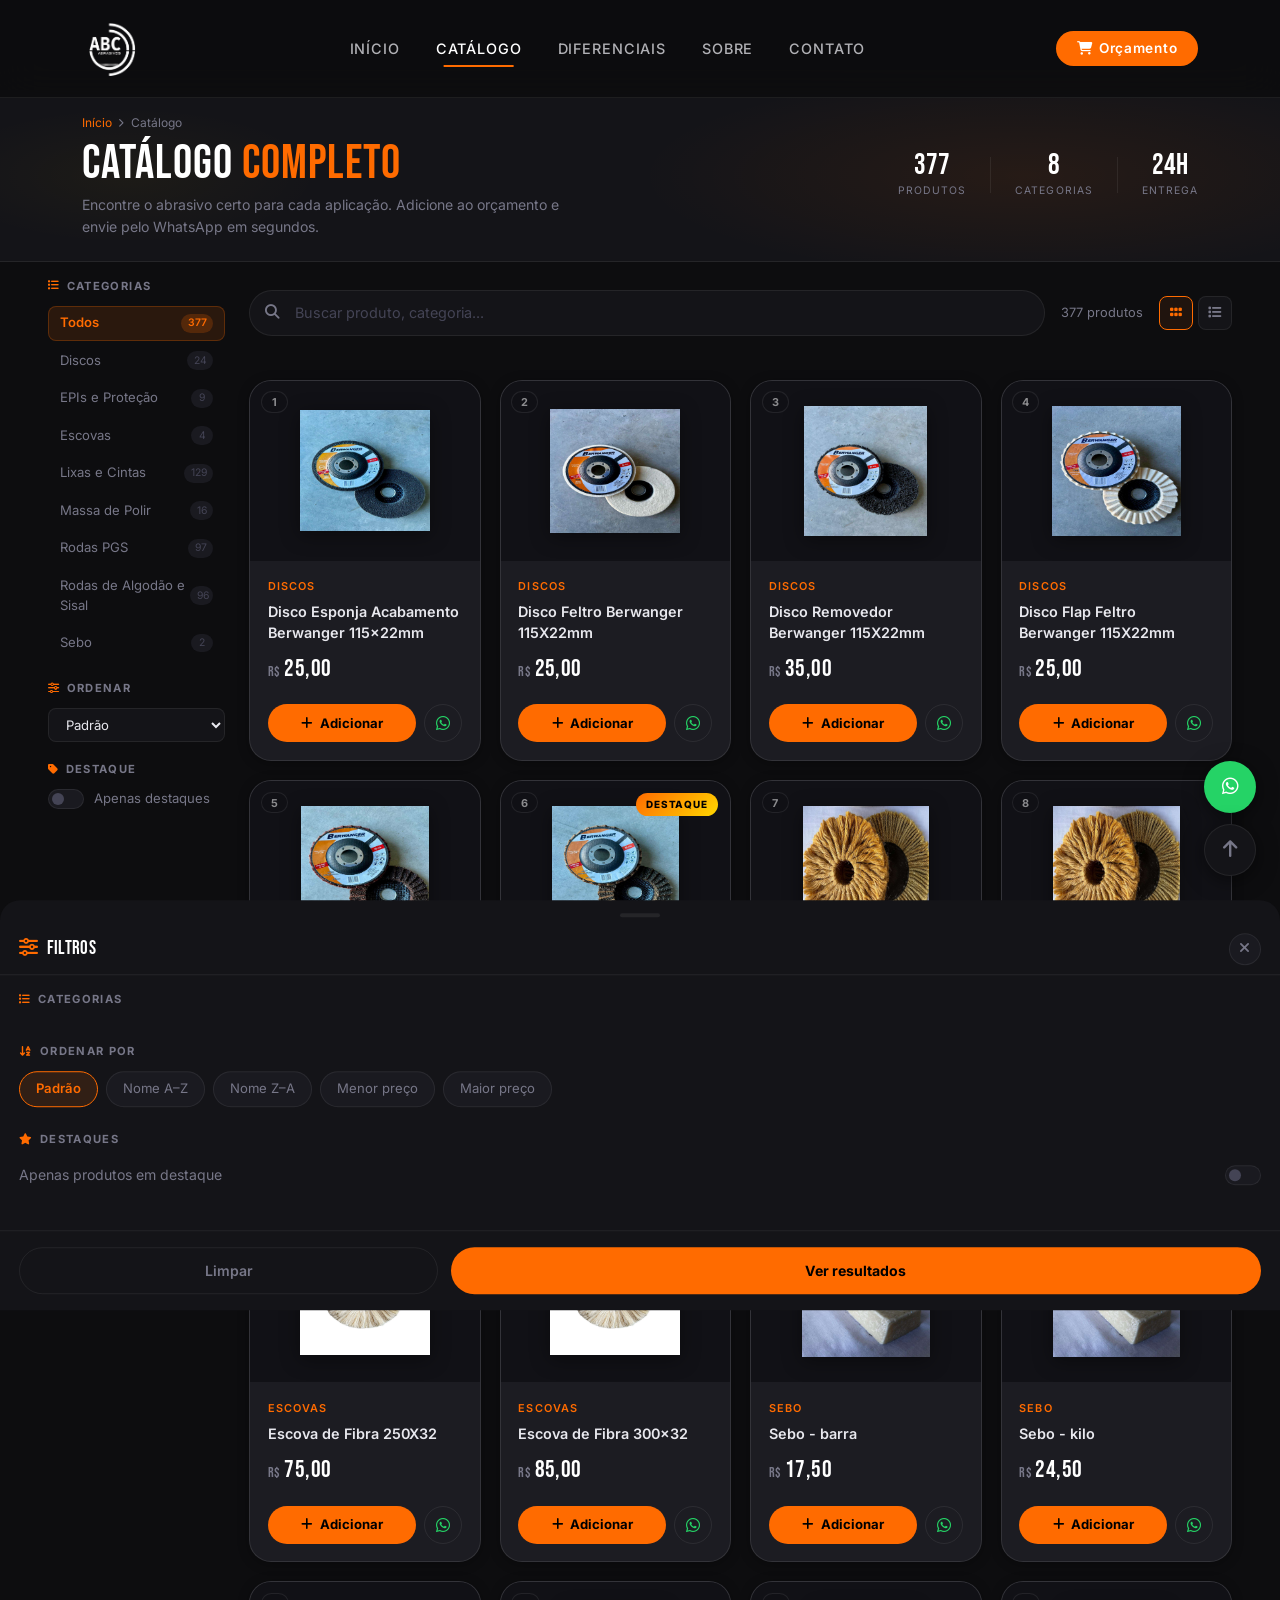
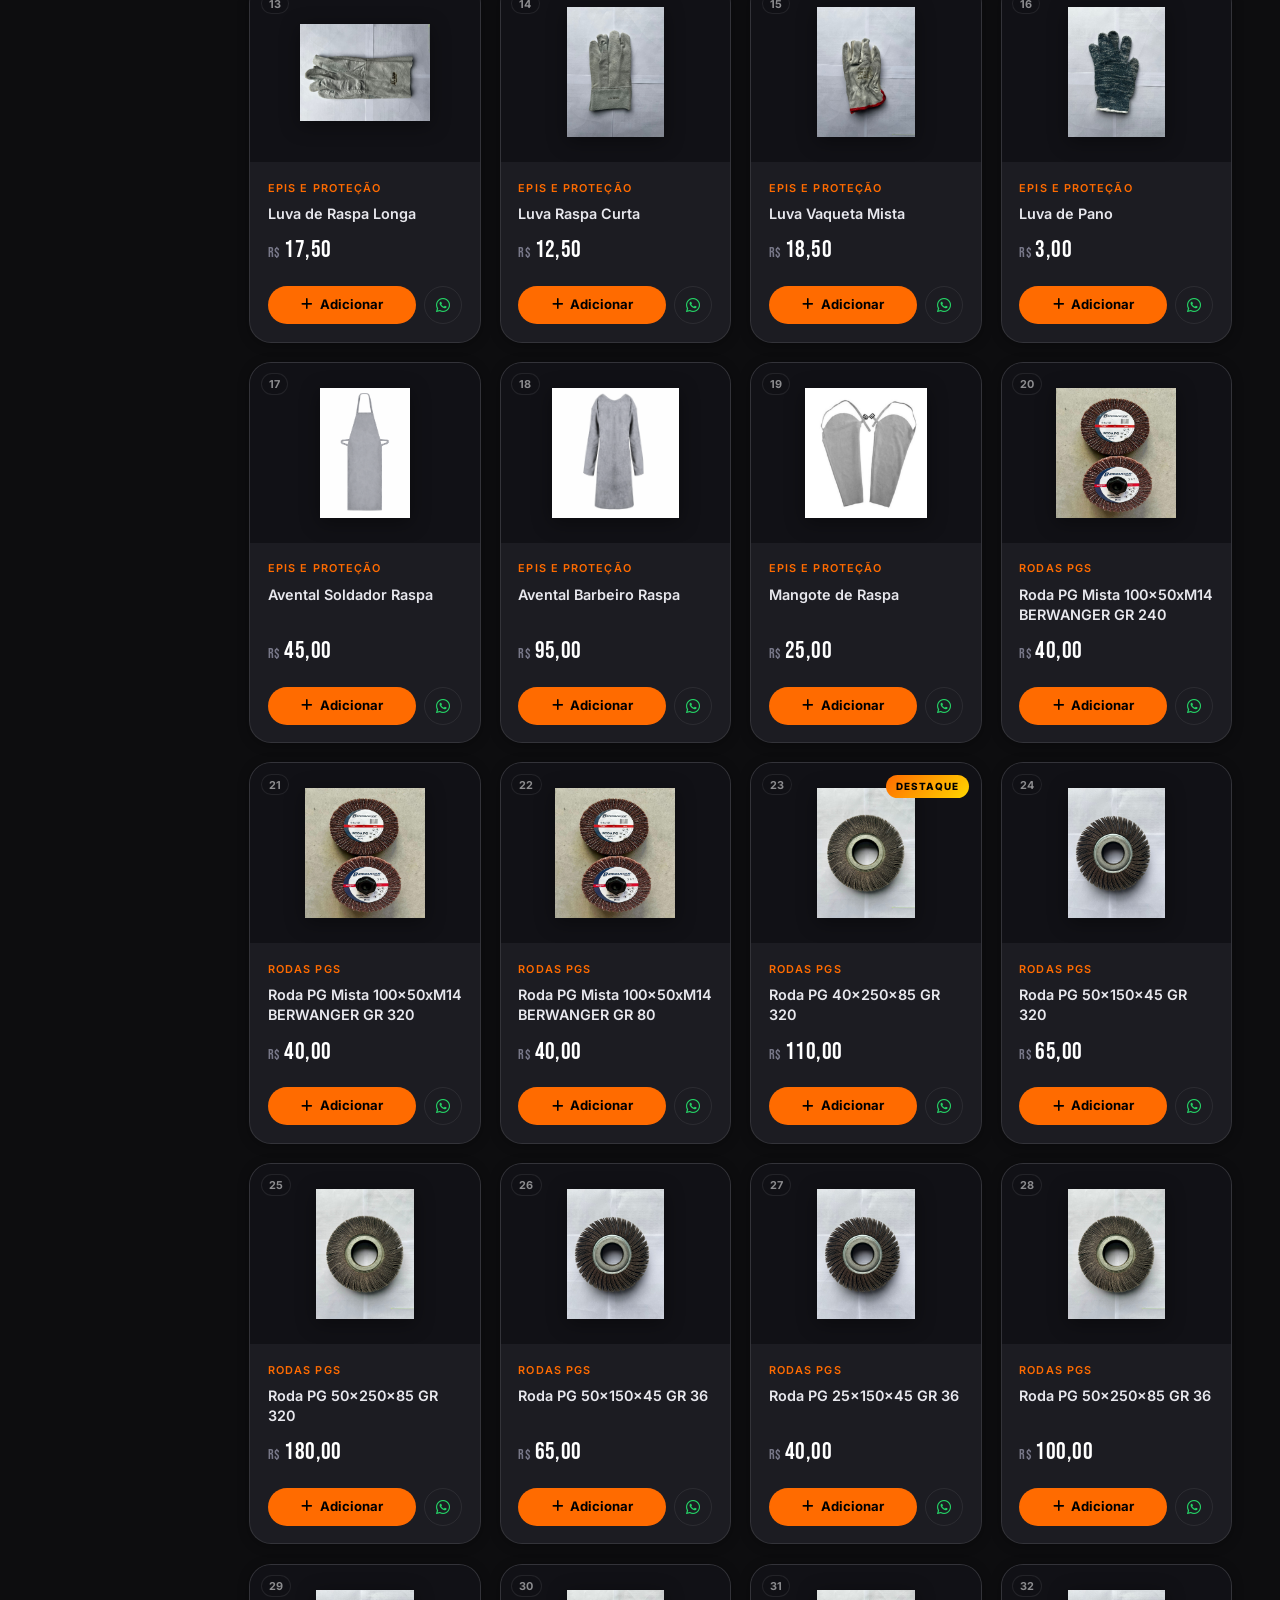
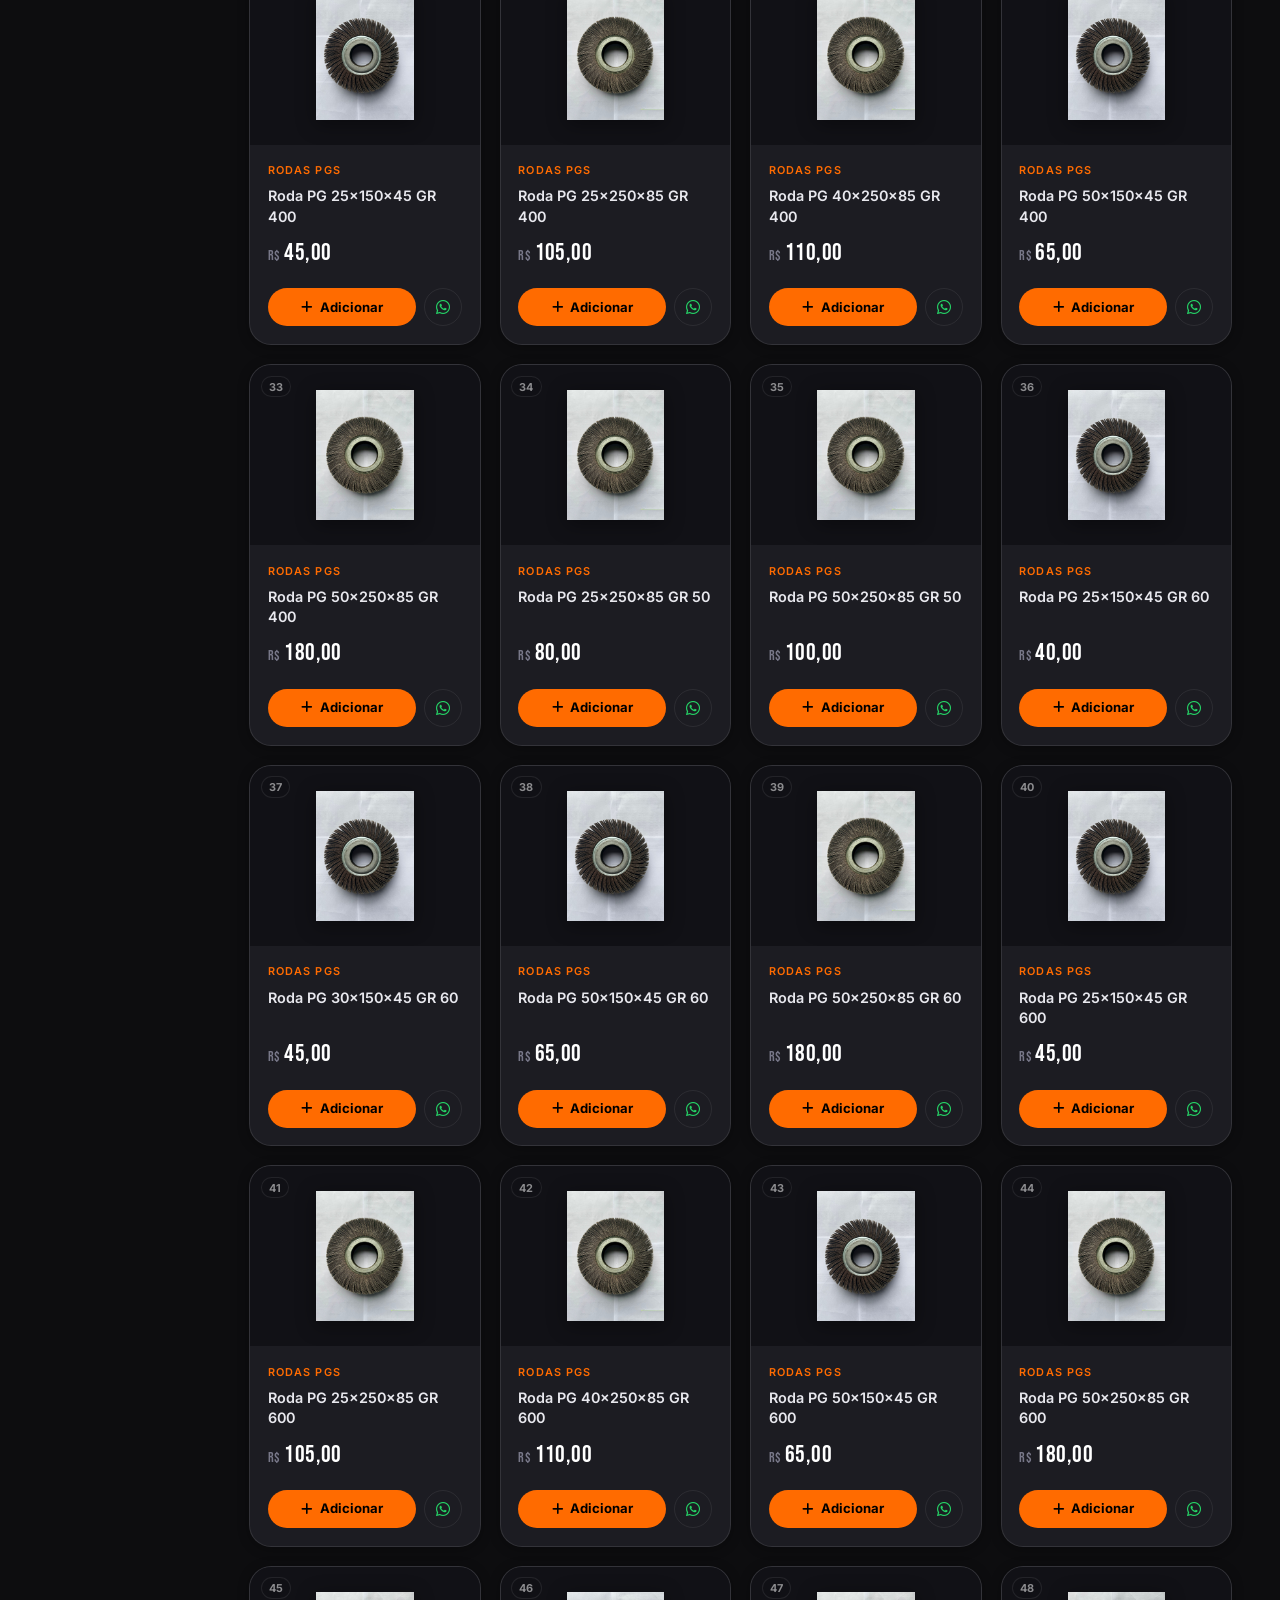
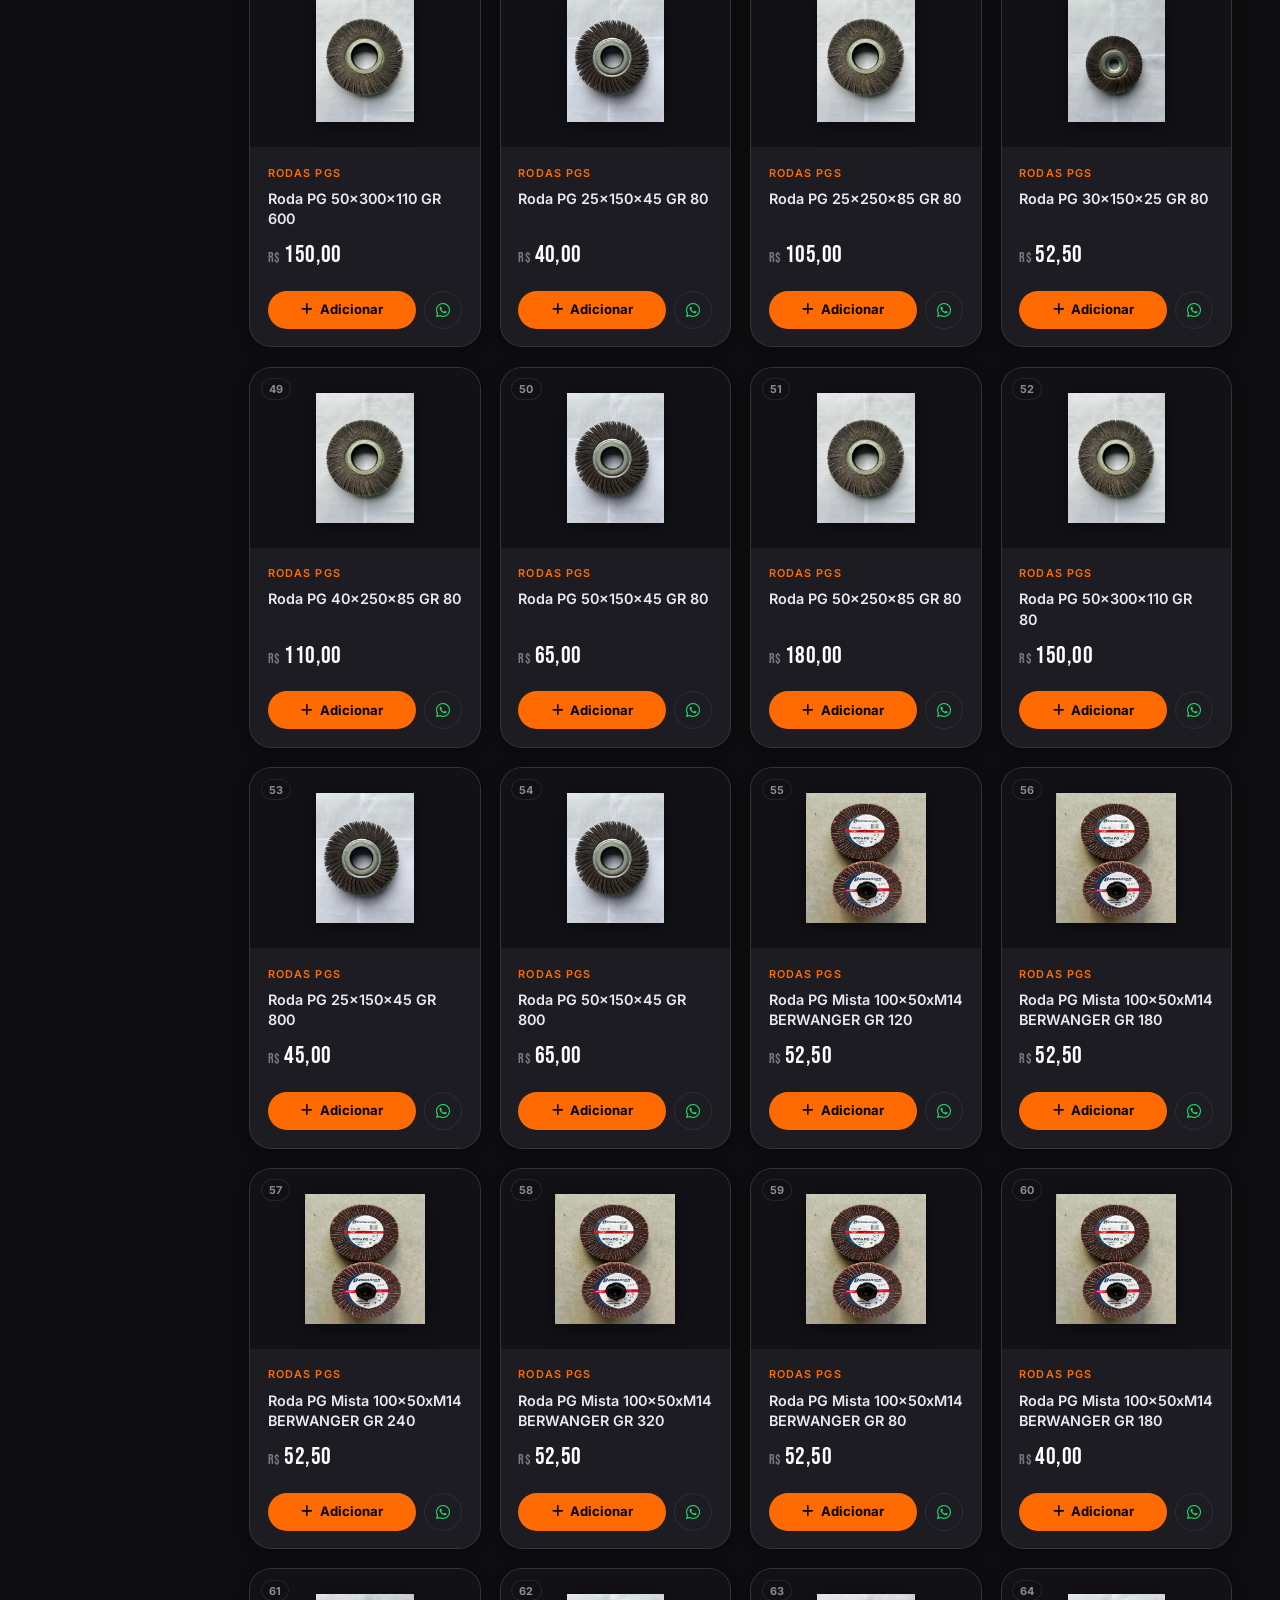
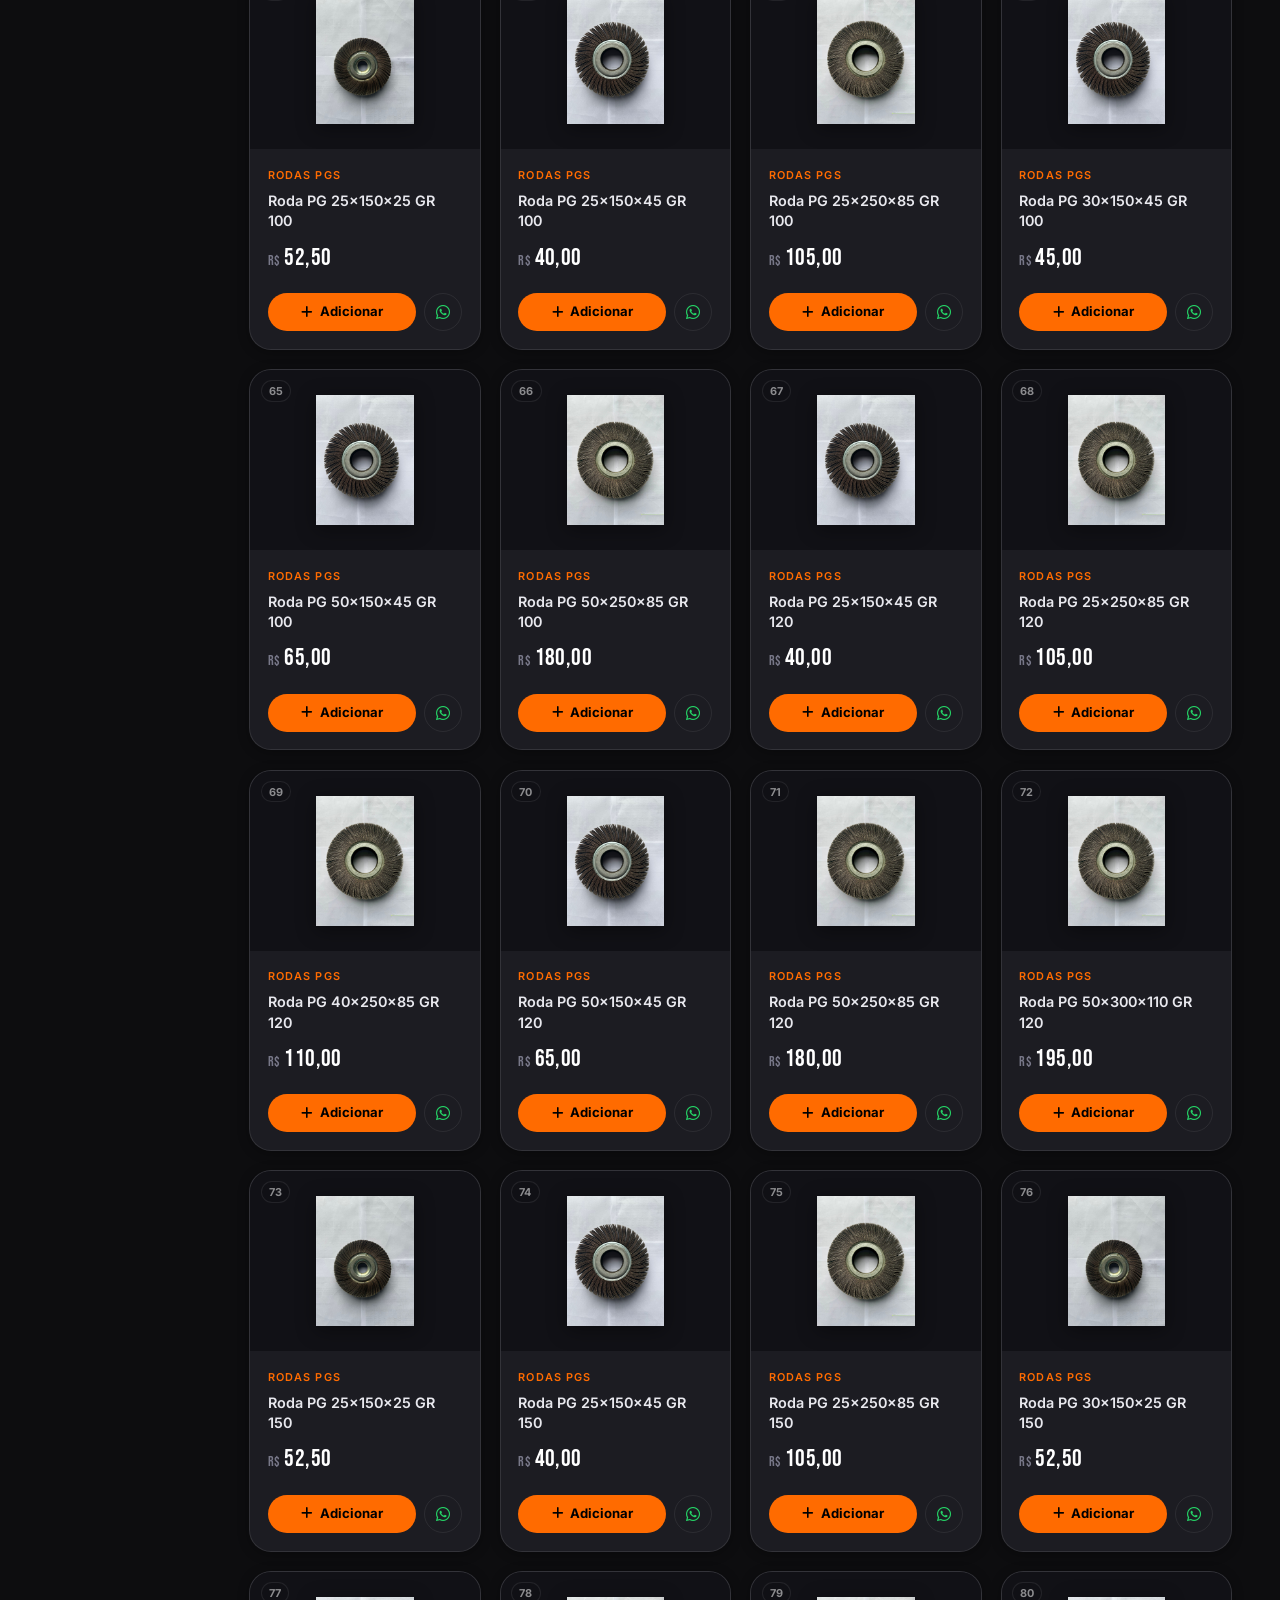
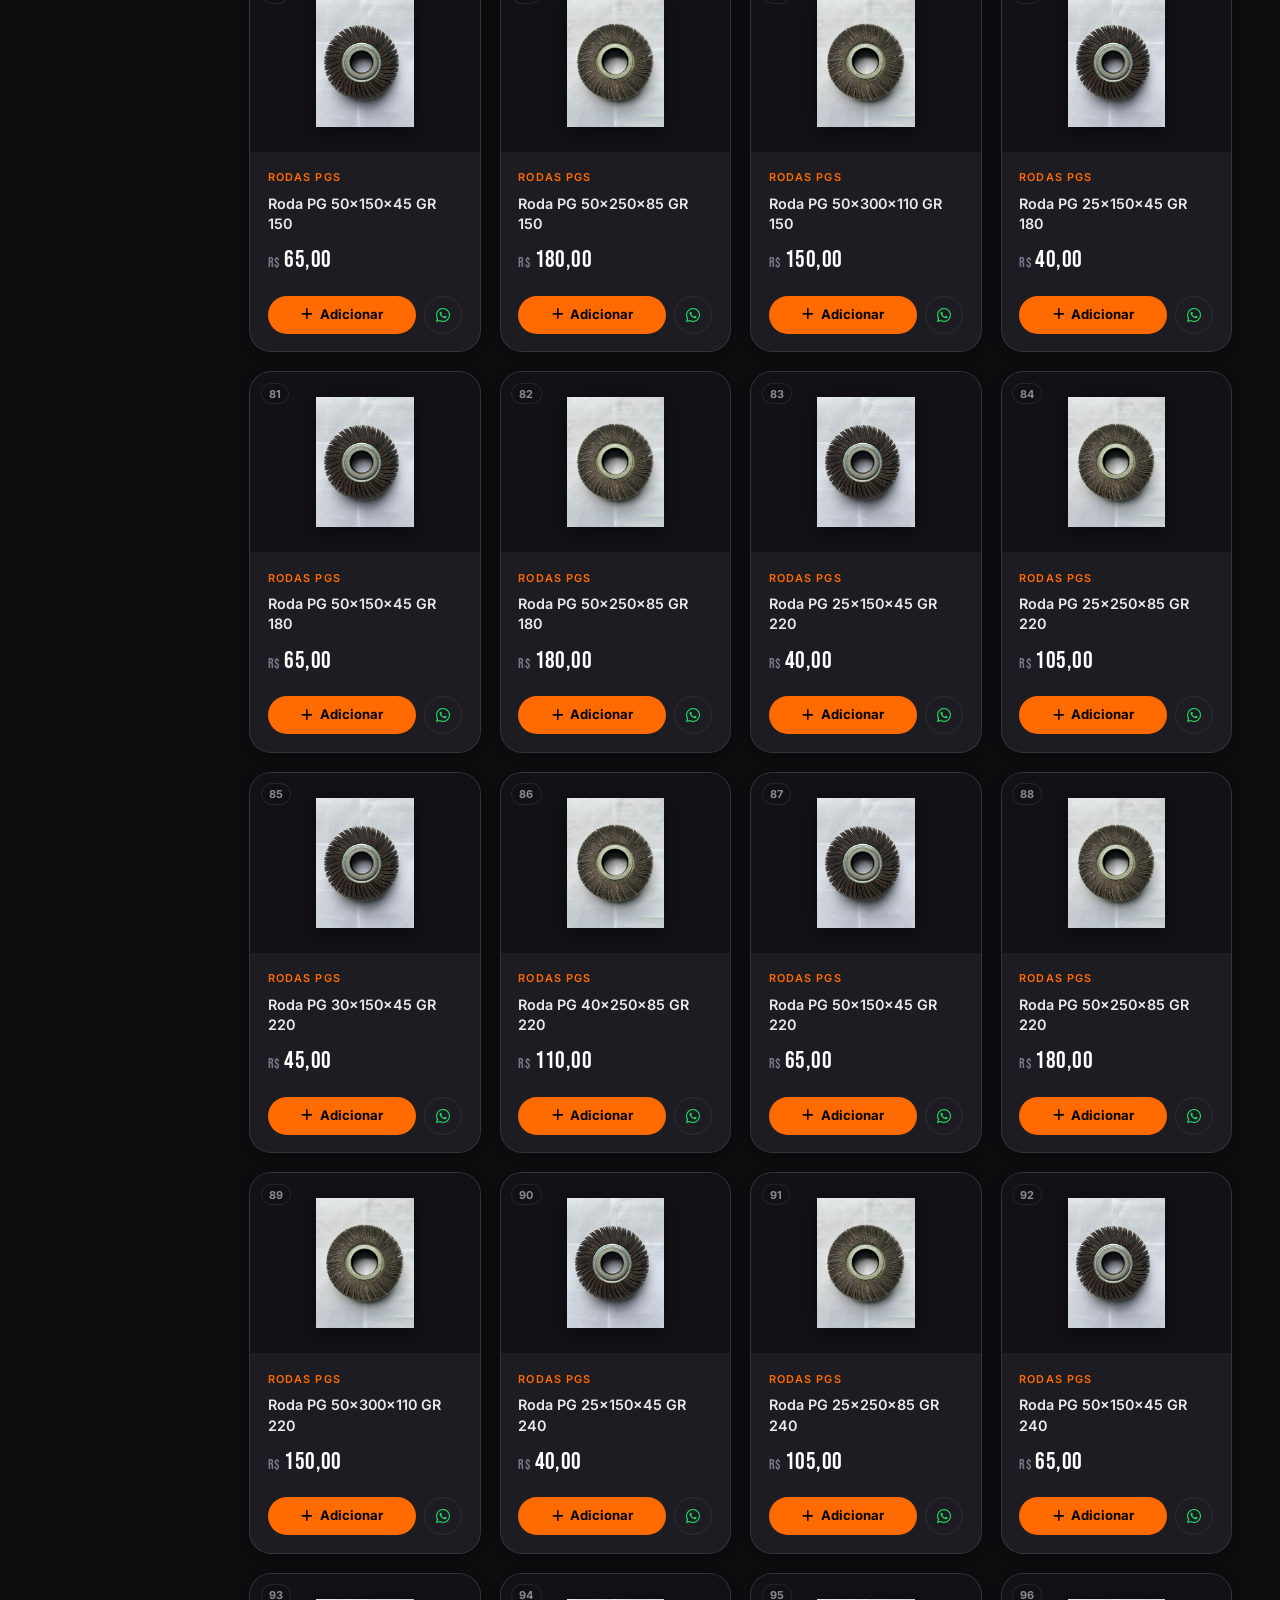
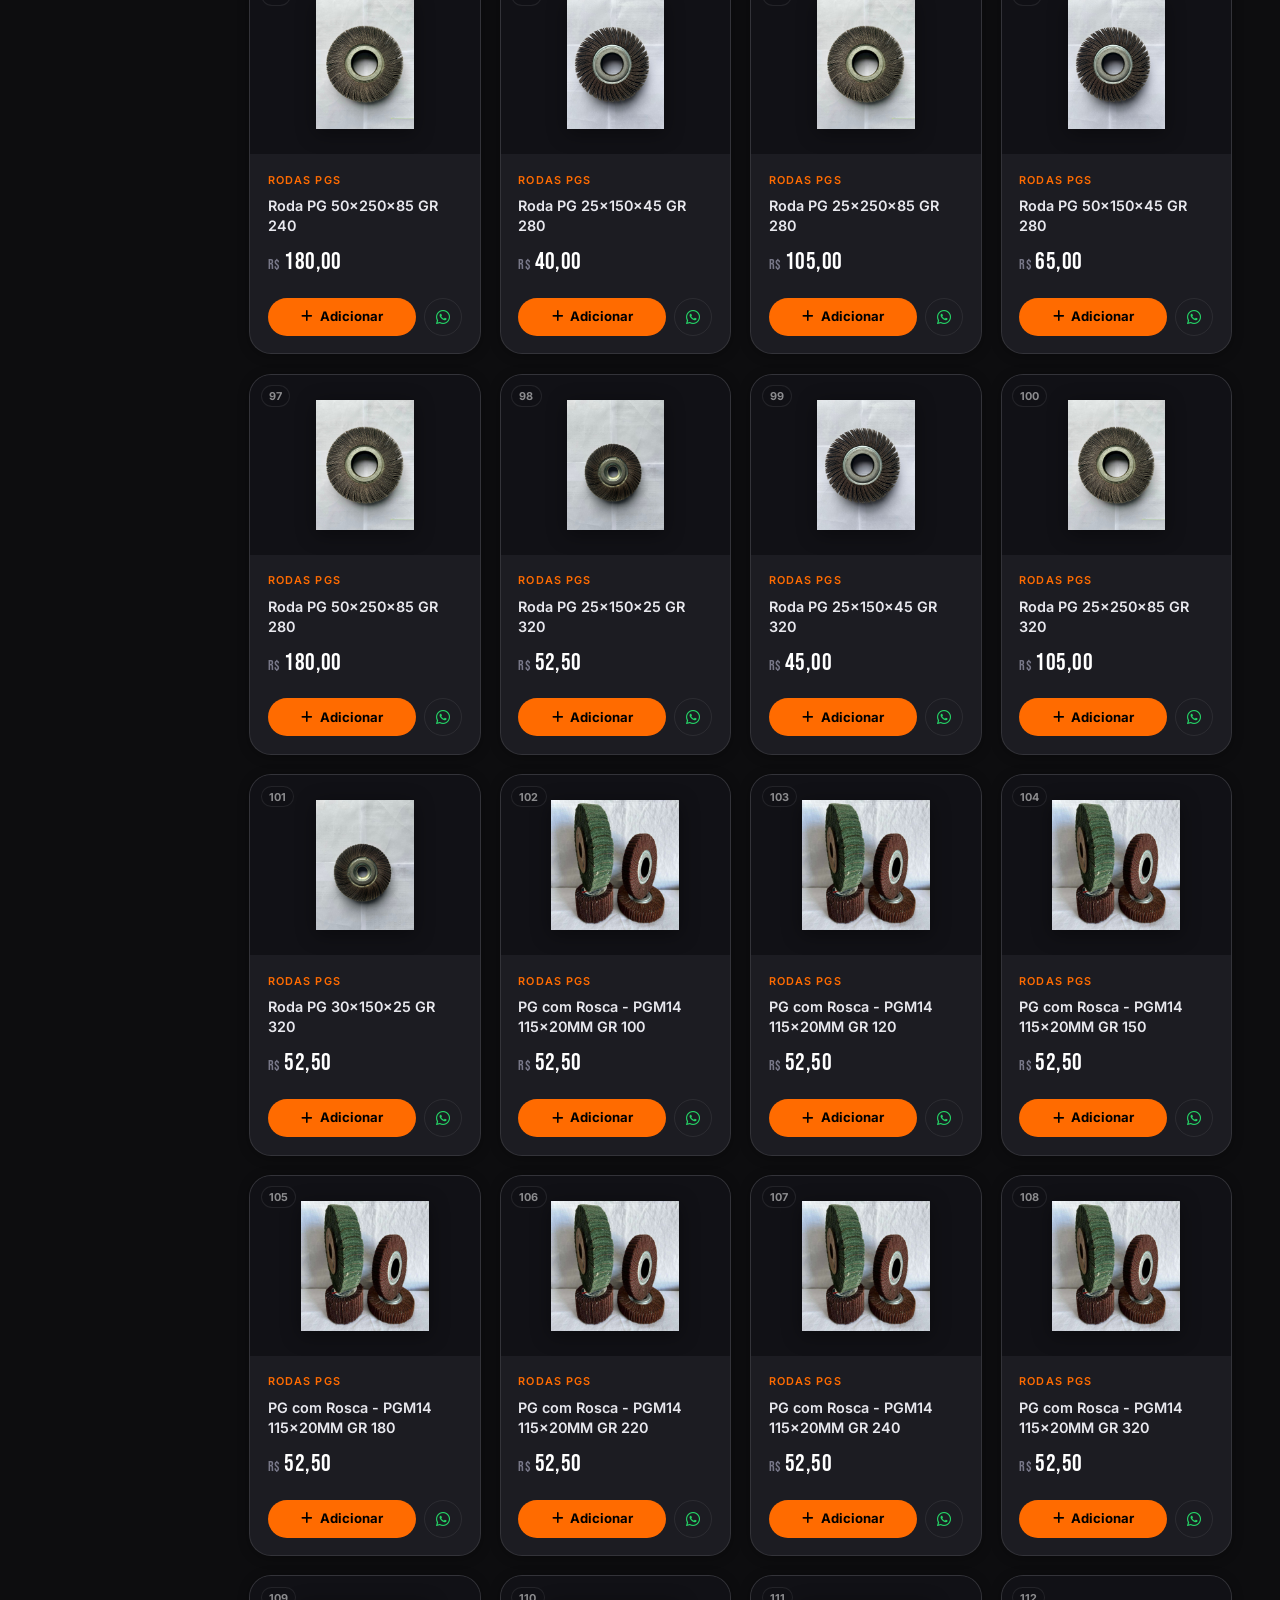
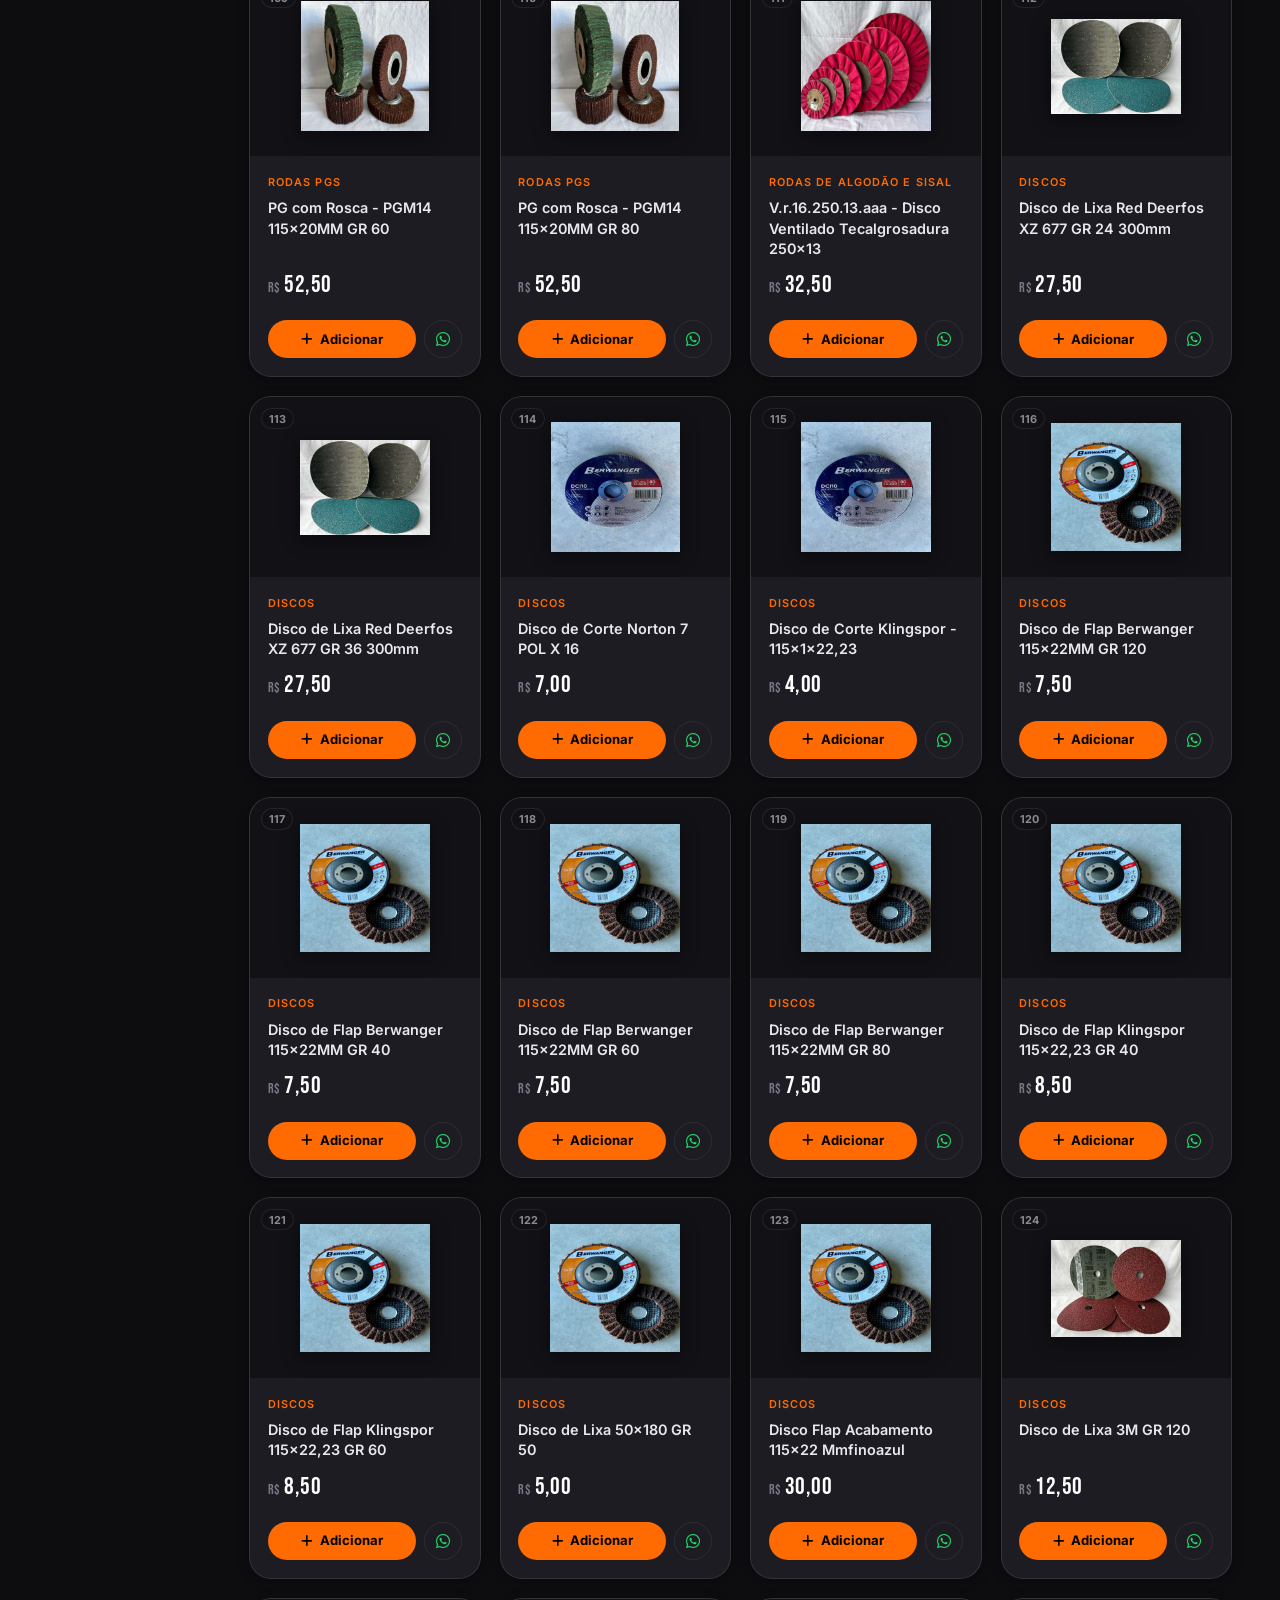
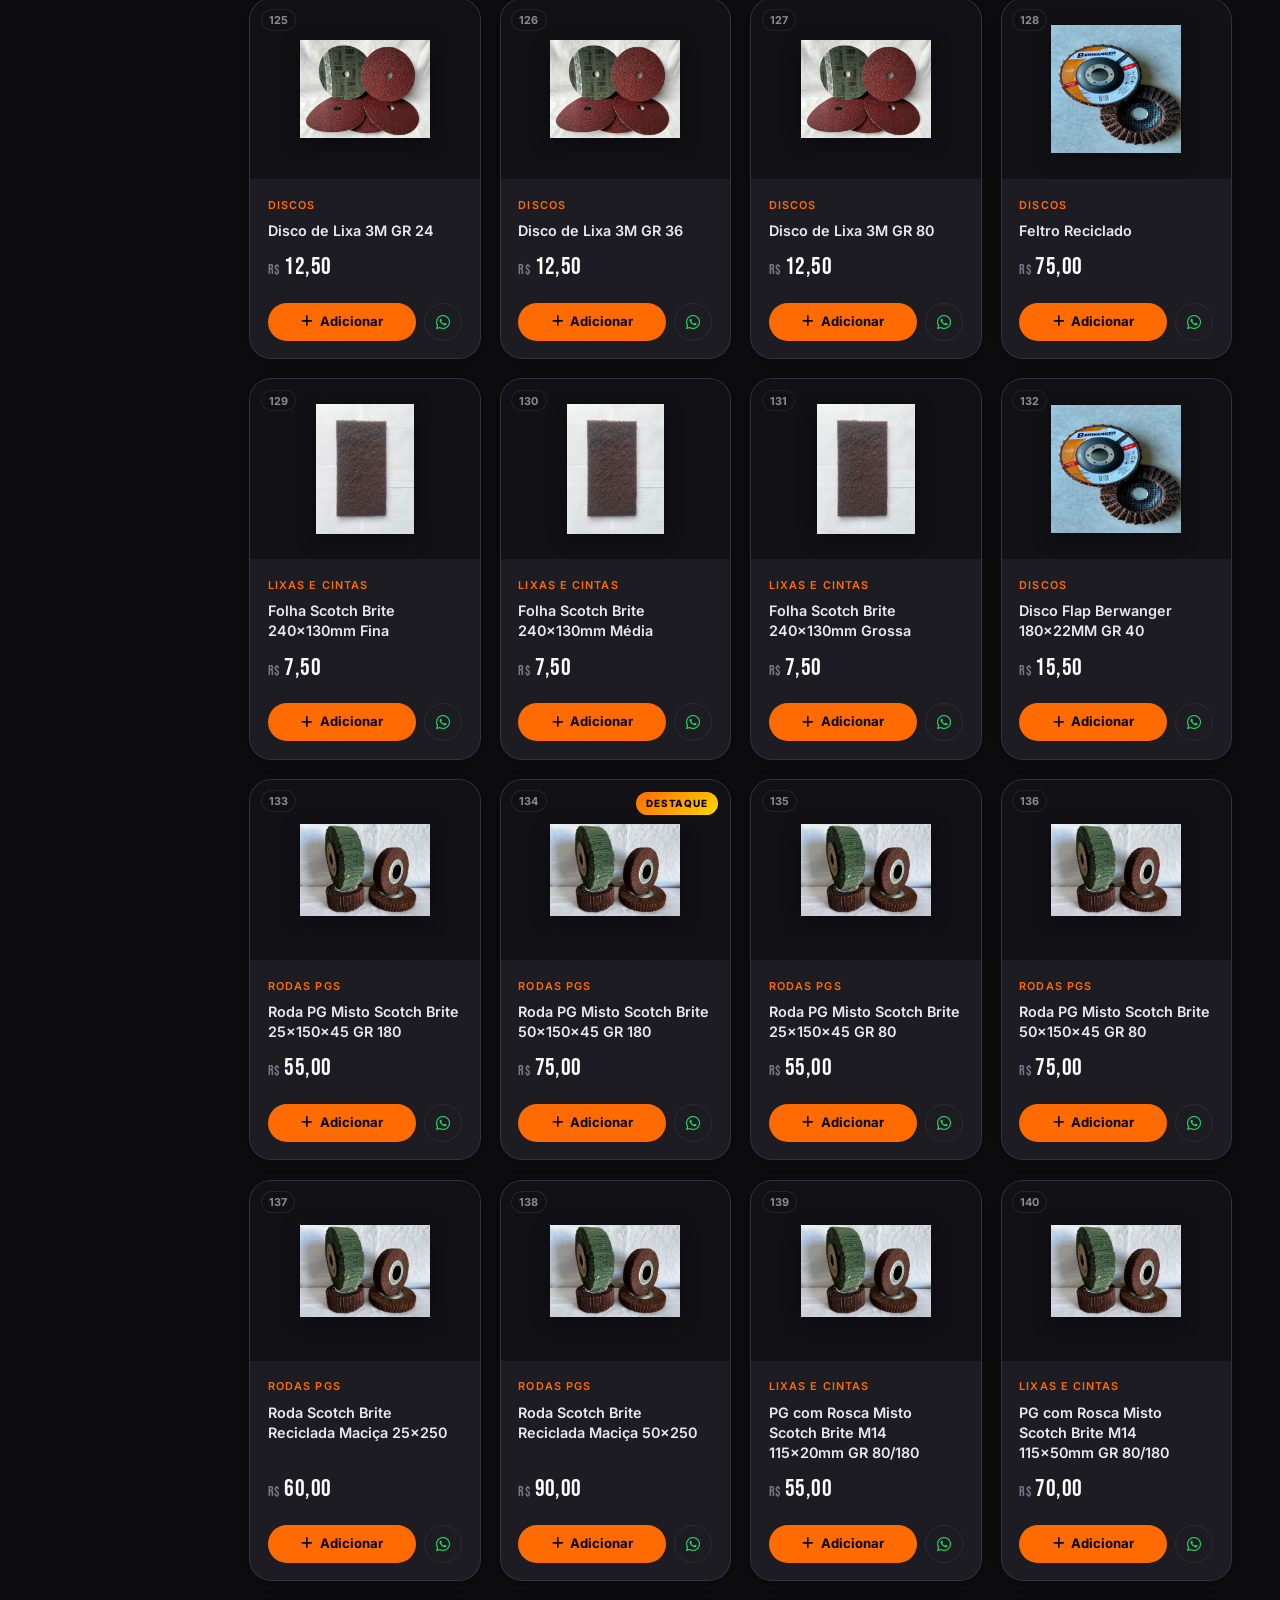
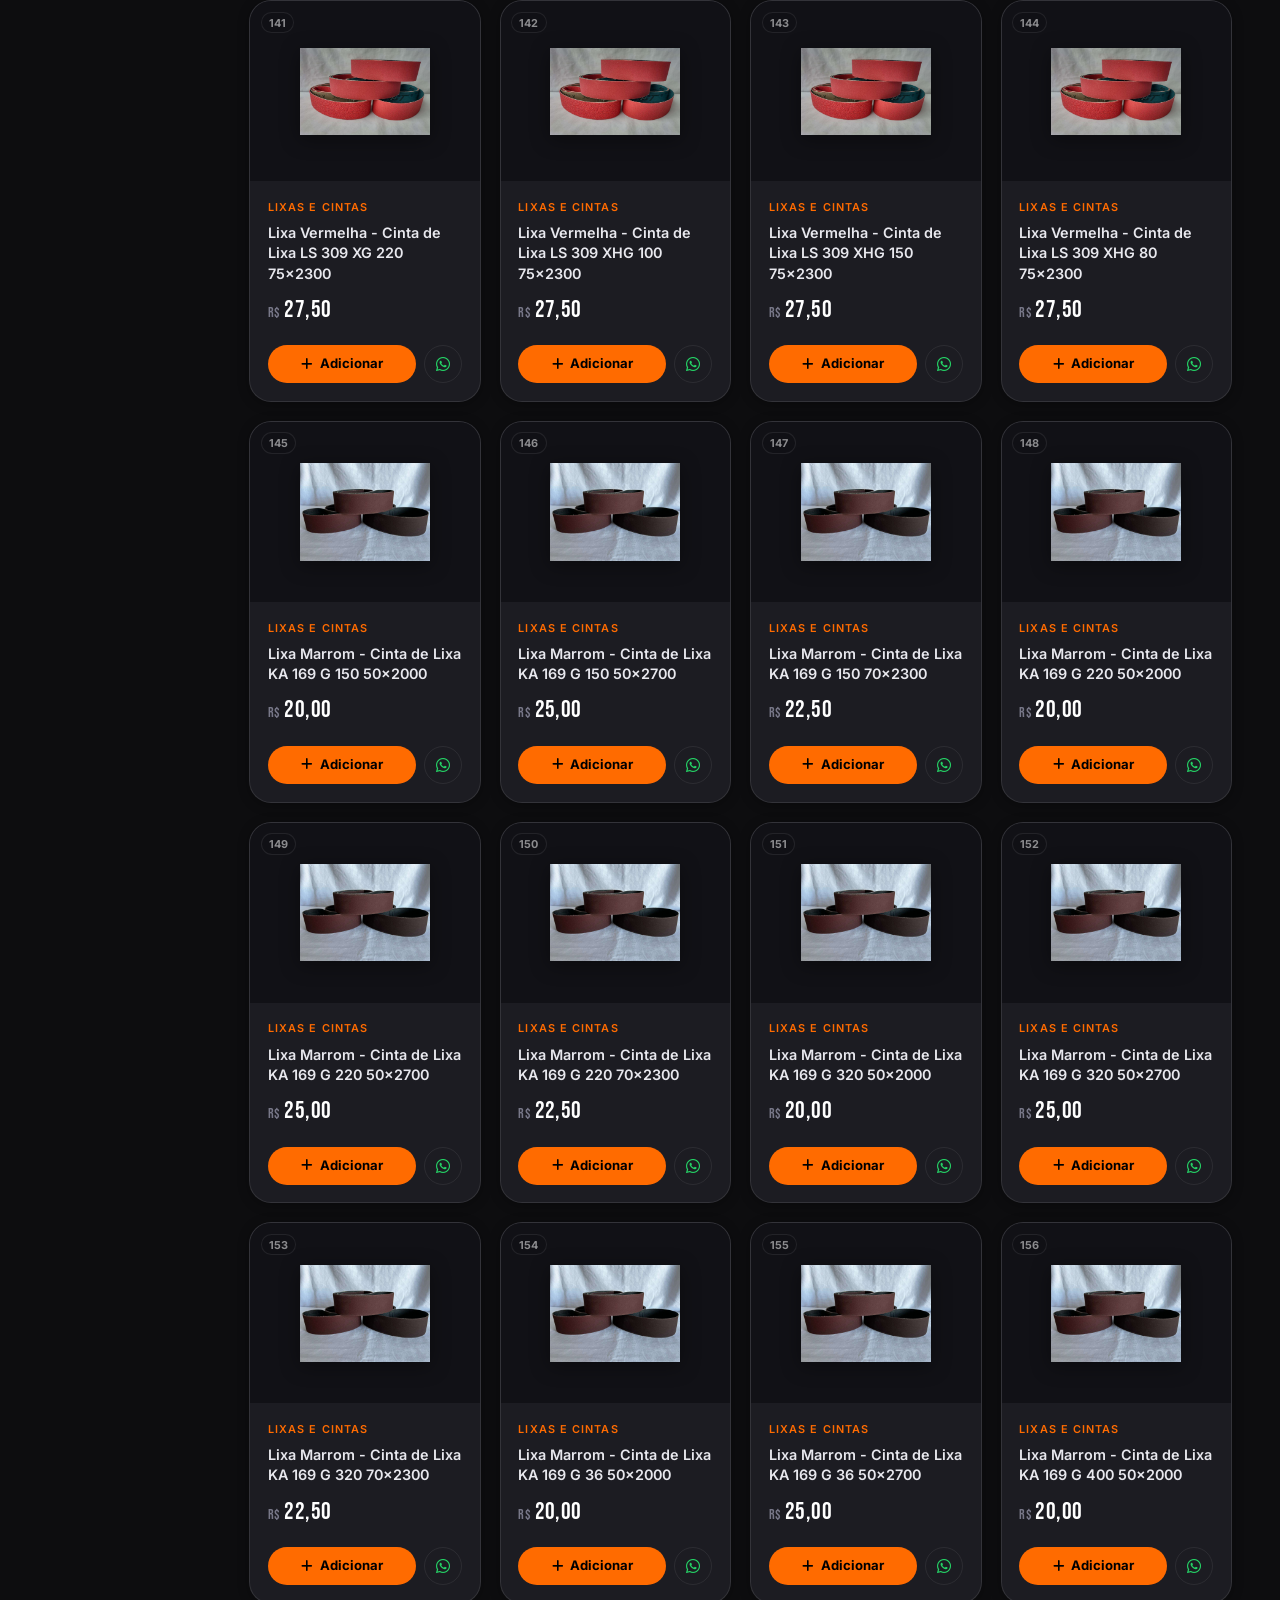
==== commit 25725c21: "up" ====
--- a/catalogo.html
+++ b/catalogo.html
@@ -11,7 +11,7 @@
     <link rel="stylesheet" href="https://cdnjs.cloudflare.com/ajax/libs/font-awesome/6.5.0/css/all.min.css">
     <link href="https://fonts.googleapis.com/css2?family=Bebas+Neue&family=Inter:wght@300;400;500;600;700&family=Outfit:wght@400;600;700;800&display=swap" rel="stylesheet">
     <link rel="stylesheet" href="css/style.css?v=20260430-fixed-product-images">
-    <link rel="stylesheet" href="css/catalogo.css?v=20260430-product-numbers">
+    <link rel="stylesheet" href="css/catalogo.css?v=20260430-sticky-search">
 </head>
 <body class="catalogo-page">
 
--- a/css/catalogo.css
+++ b/css/catalogo.css
@@ -283,6 +283,11 @@
 .cat-toolbar {
     display: flex; align-items: center; justify-content: space-between;
     gap: 1rem; margin-bottom: 1rem; flex-wrap: wrap;
+    position: sticky;
+    top: 90px;
+    z-index: 90;
+    background: var(--bg-deep);
+    padding: 0.75rem 0;
 }
 .toolbar-left { flex: 1; min-width: 240px; }
 .toolbar-right { display: flex; align-items: center; gap: 1rem; }
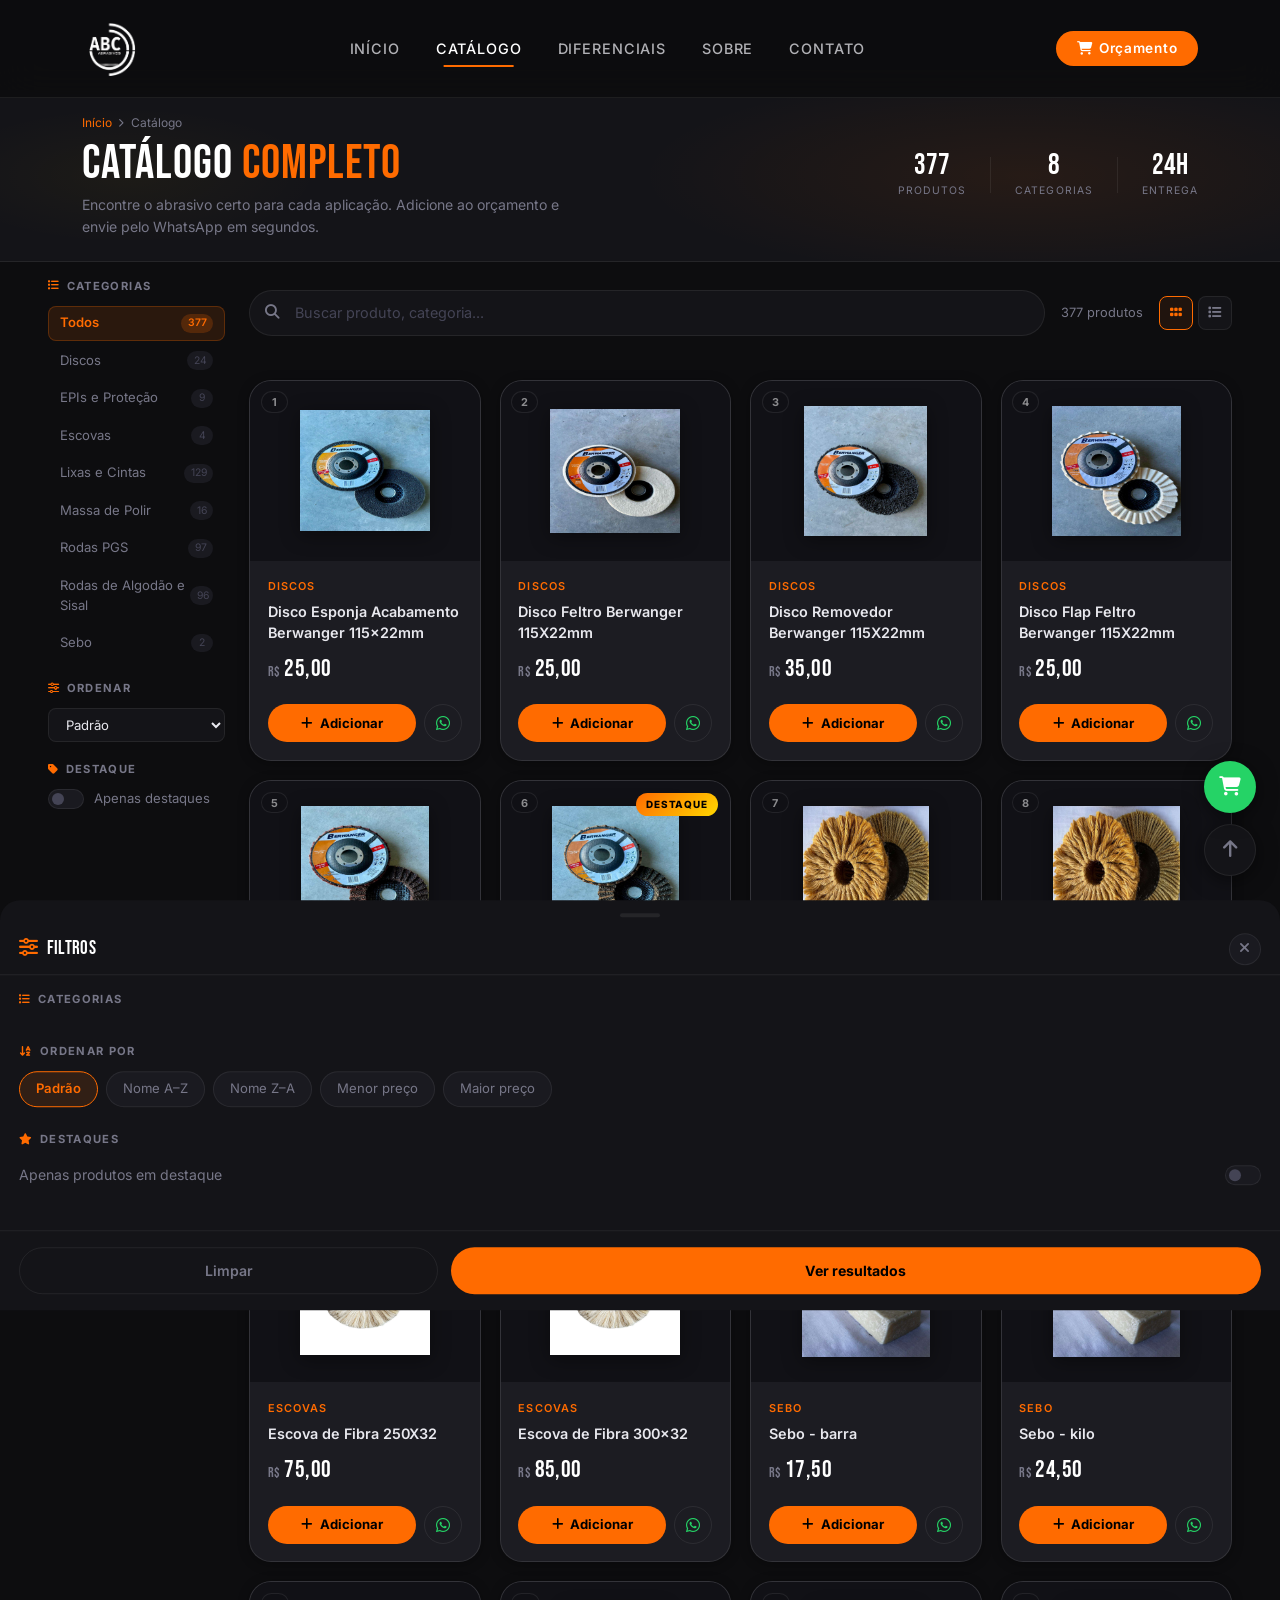
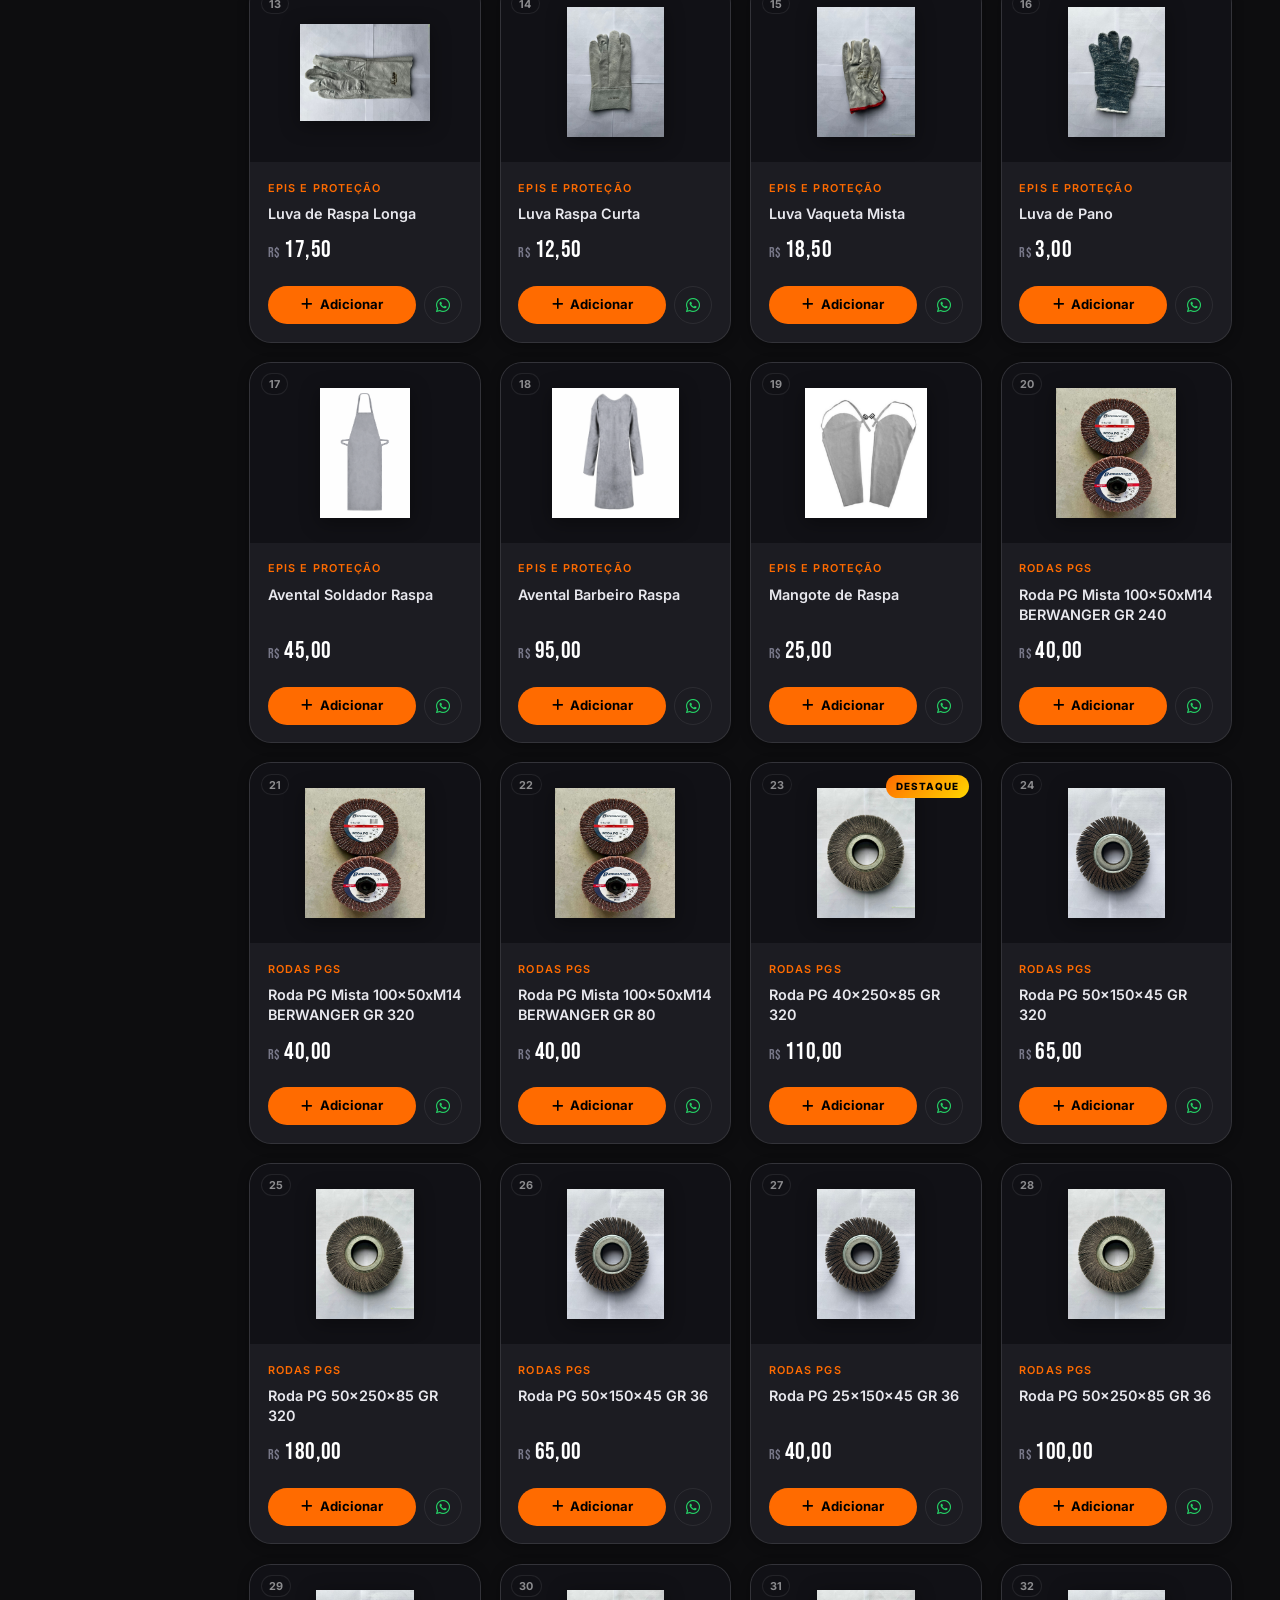
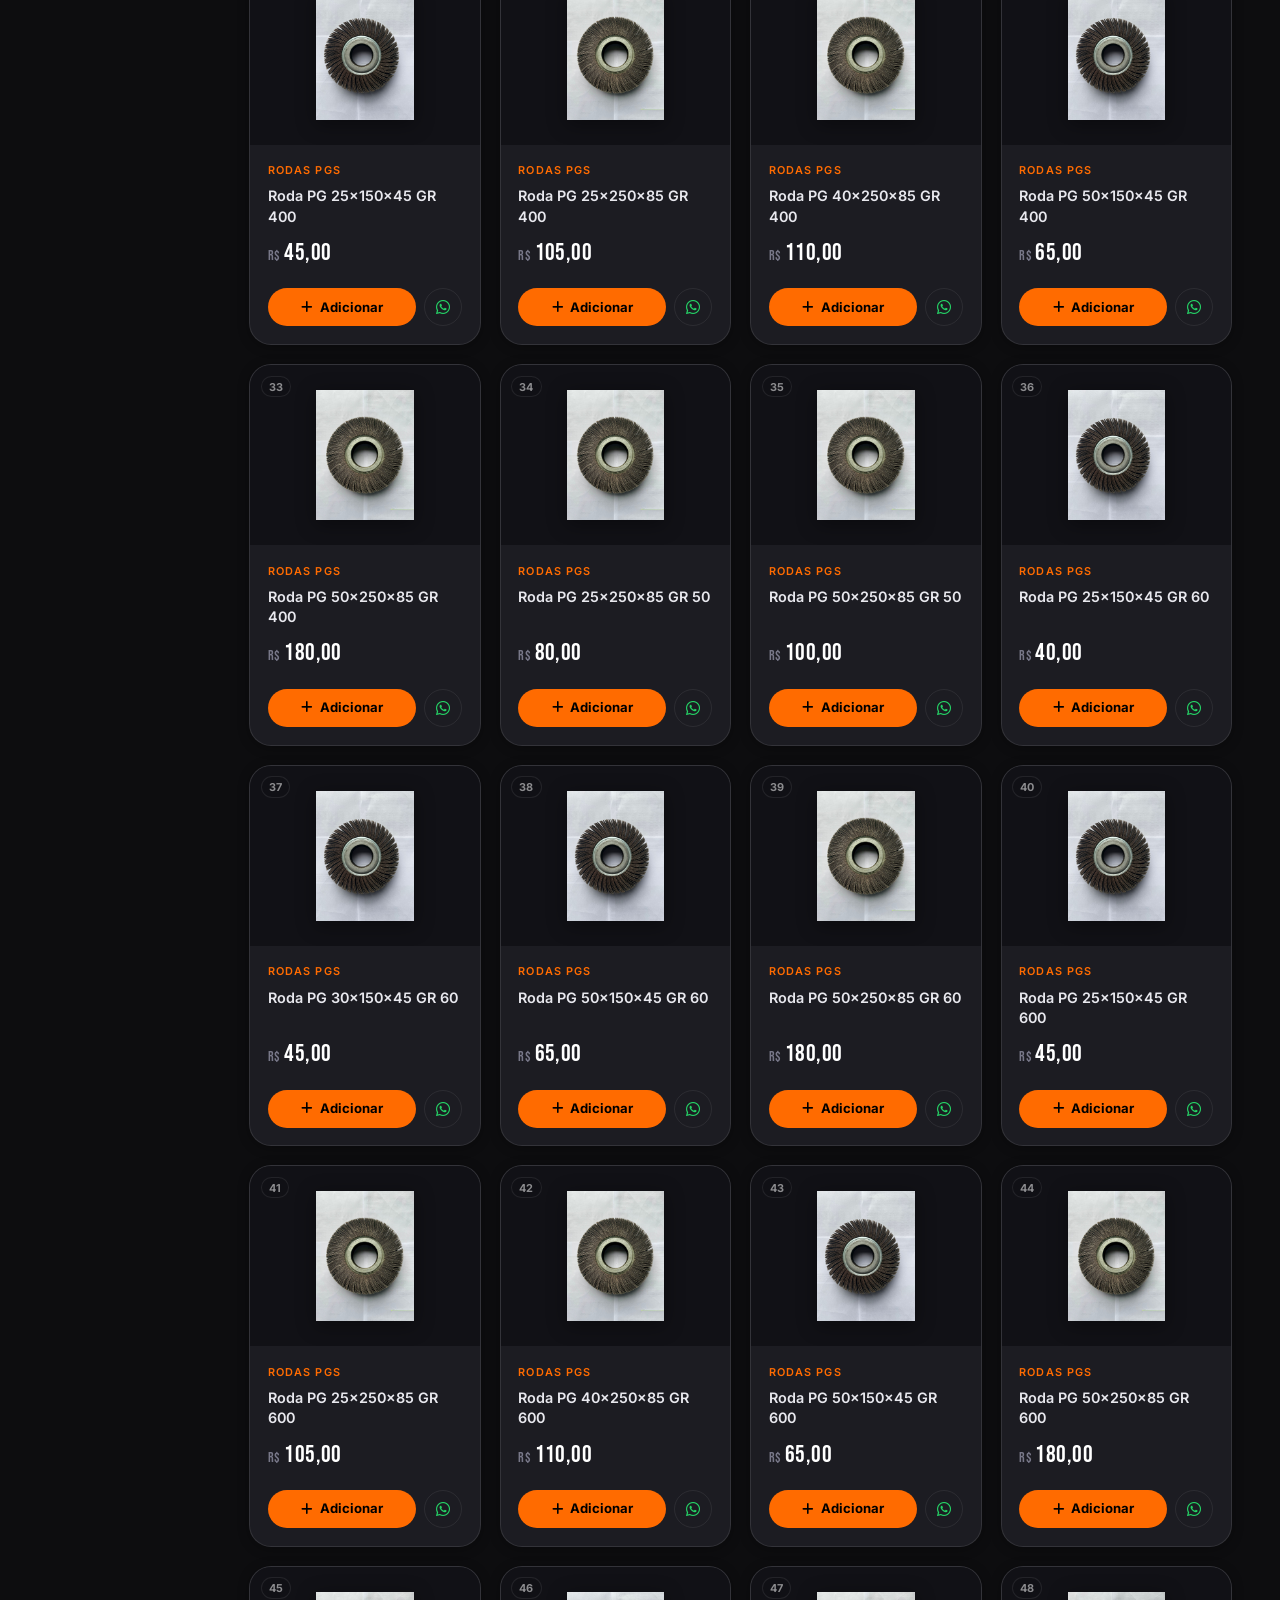
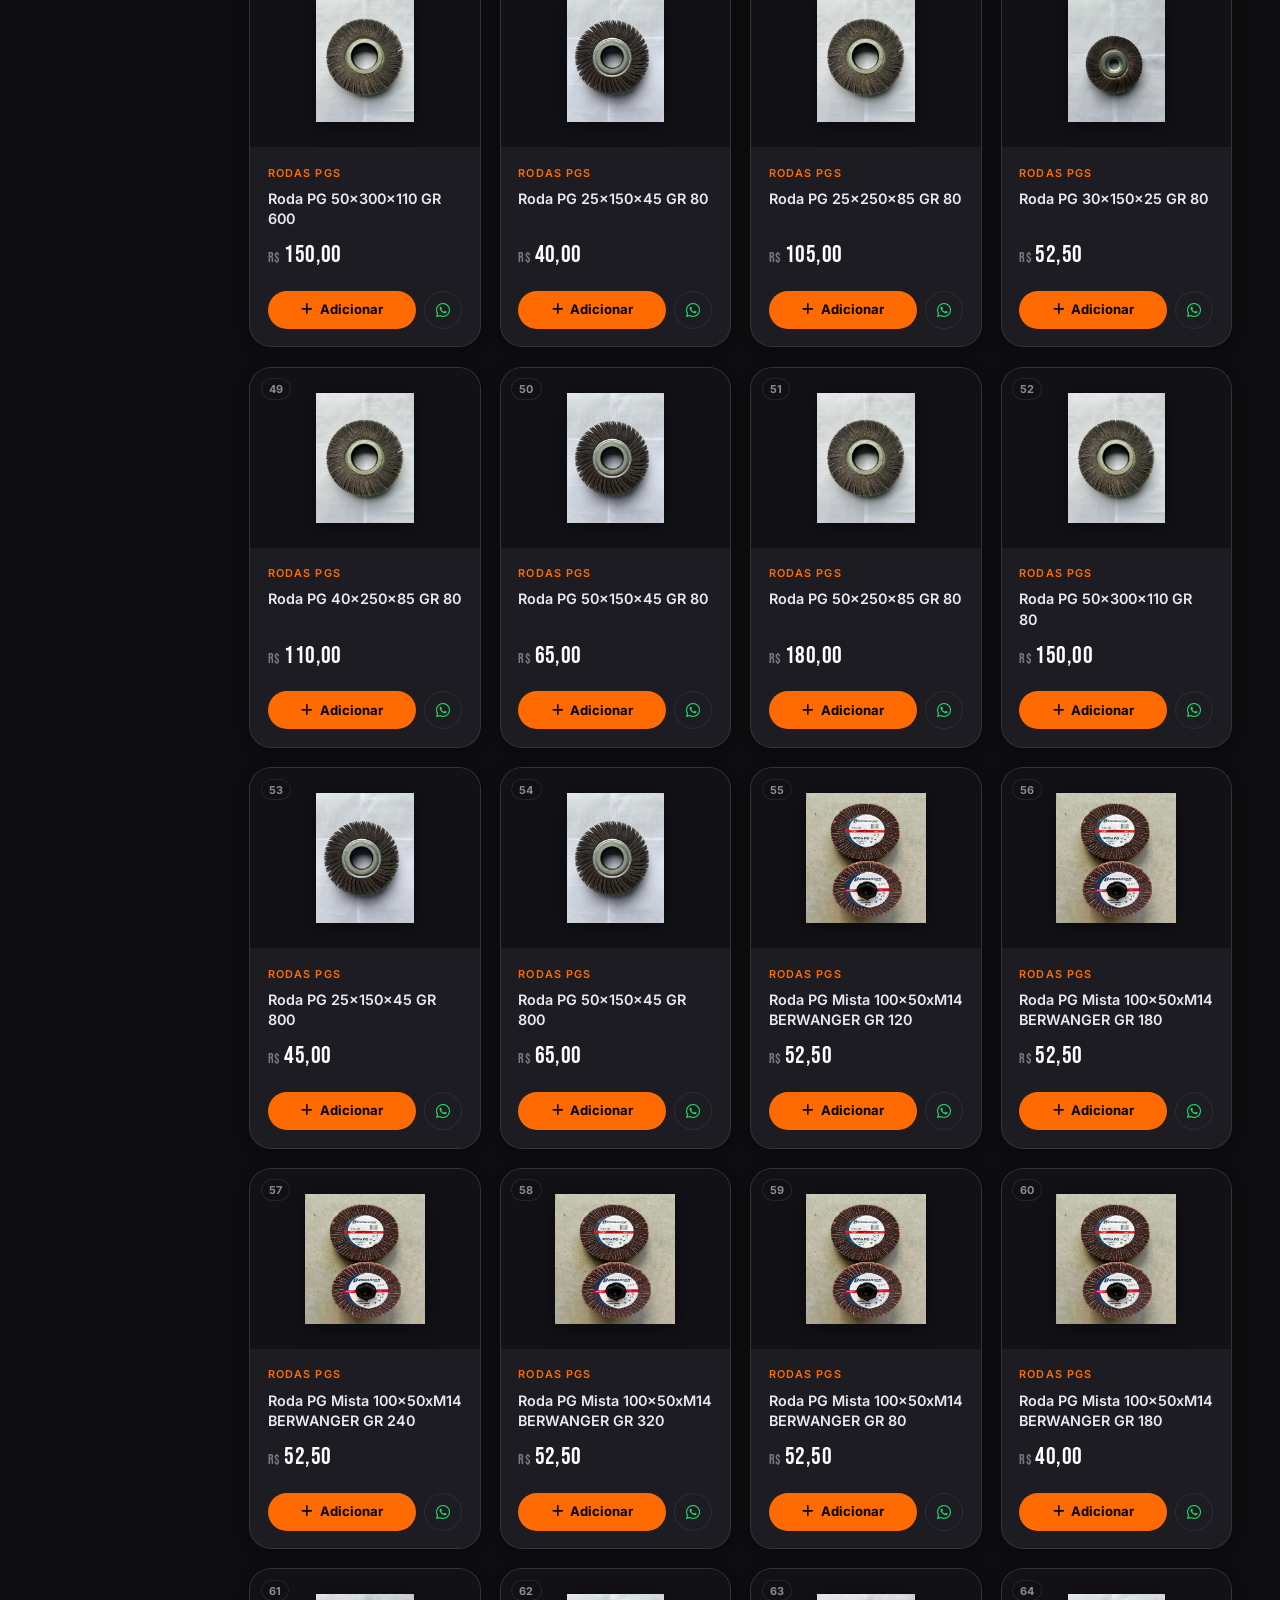
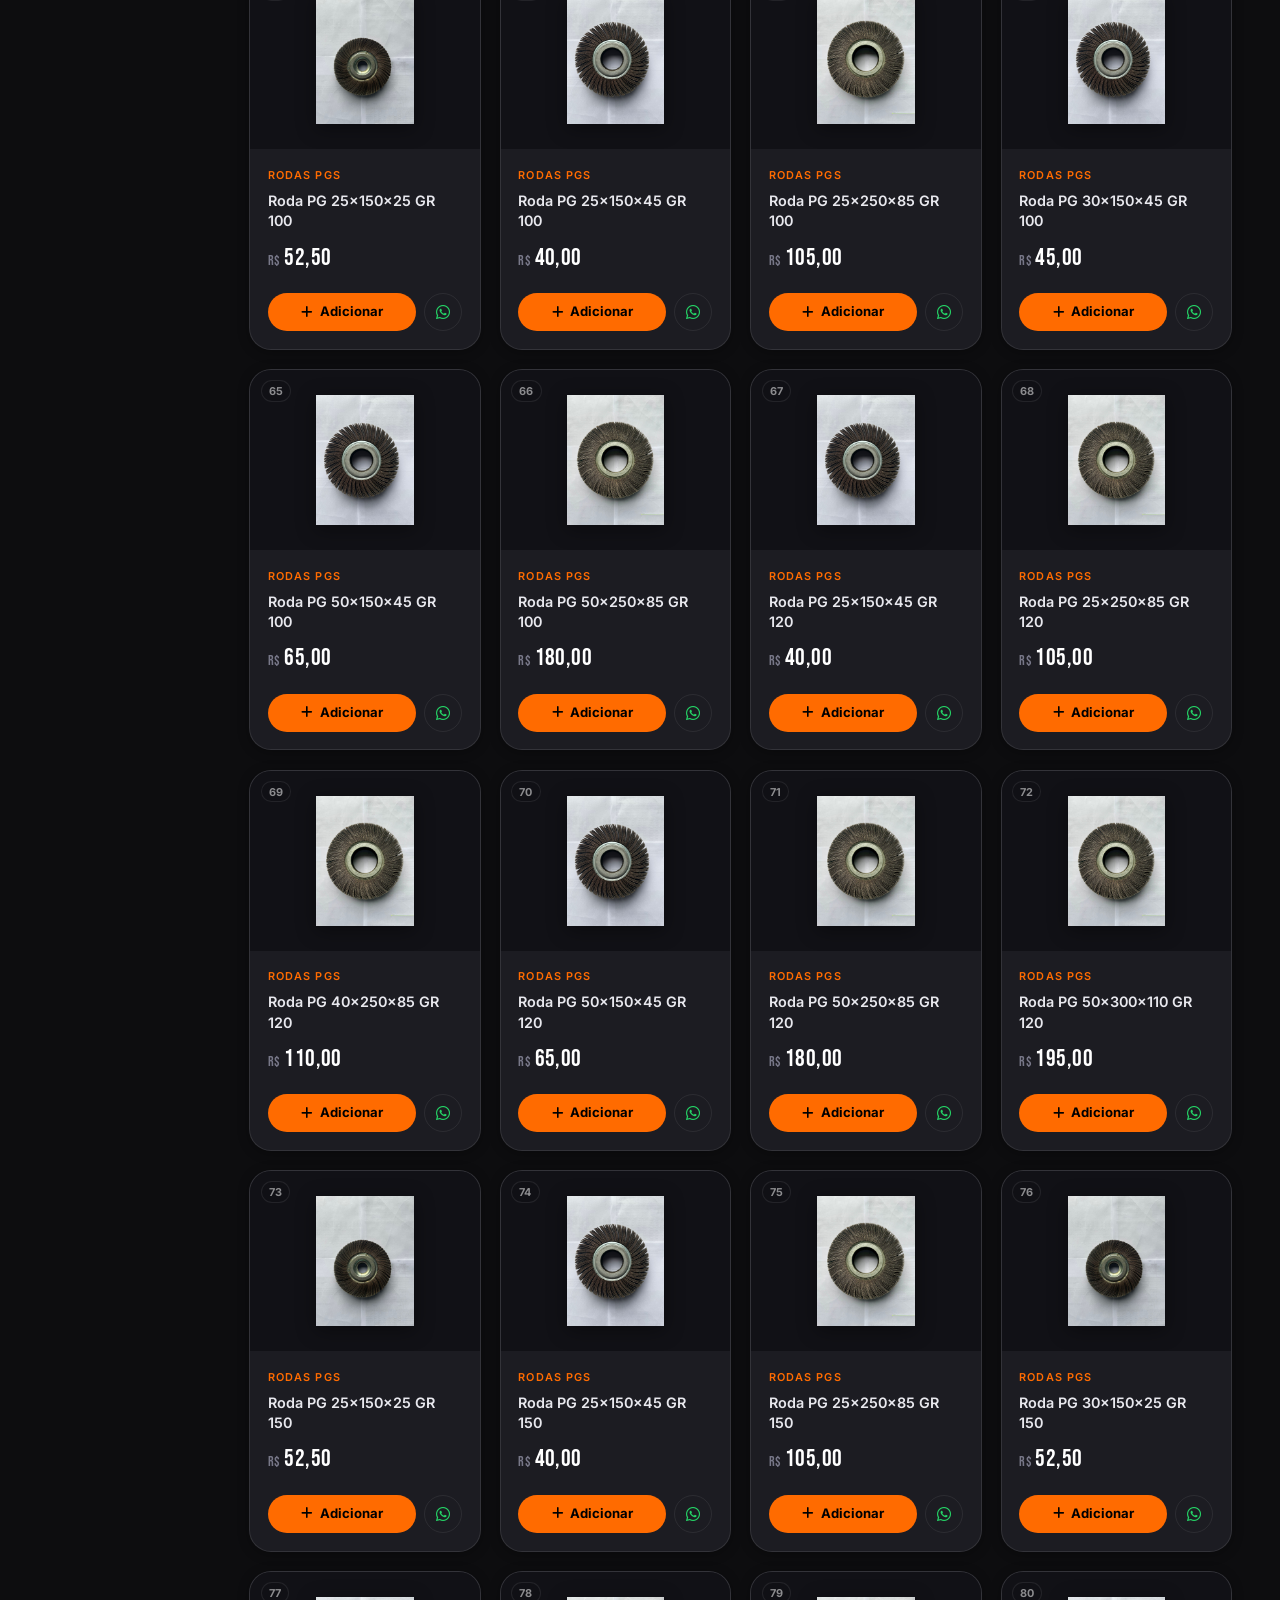
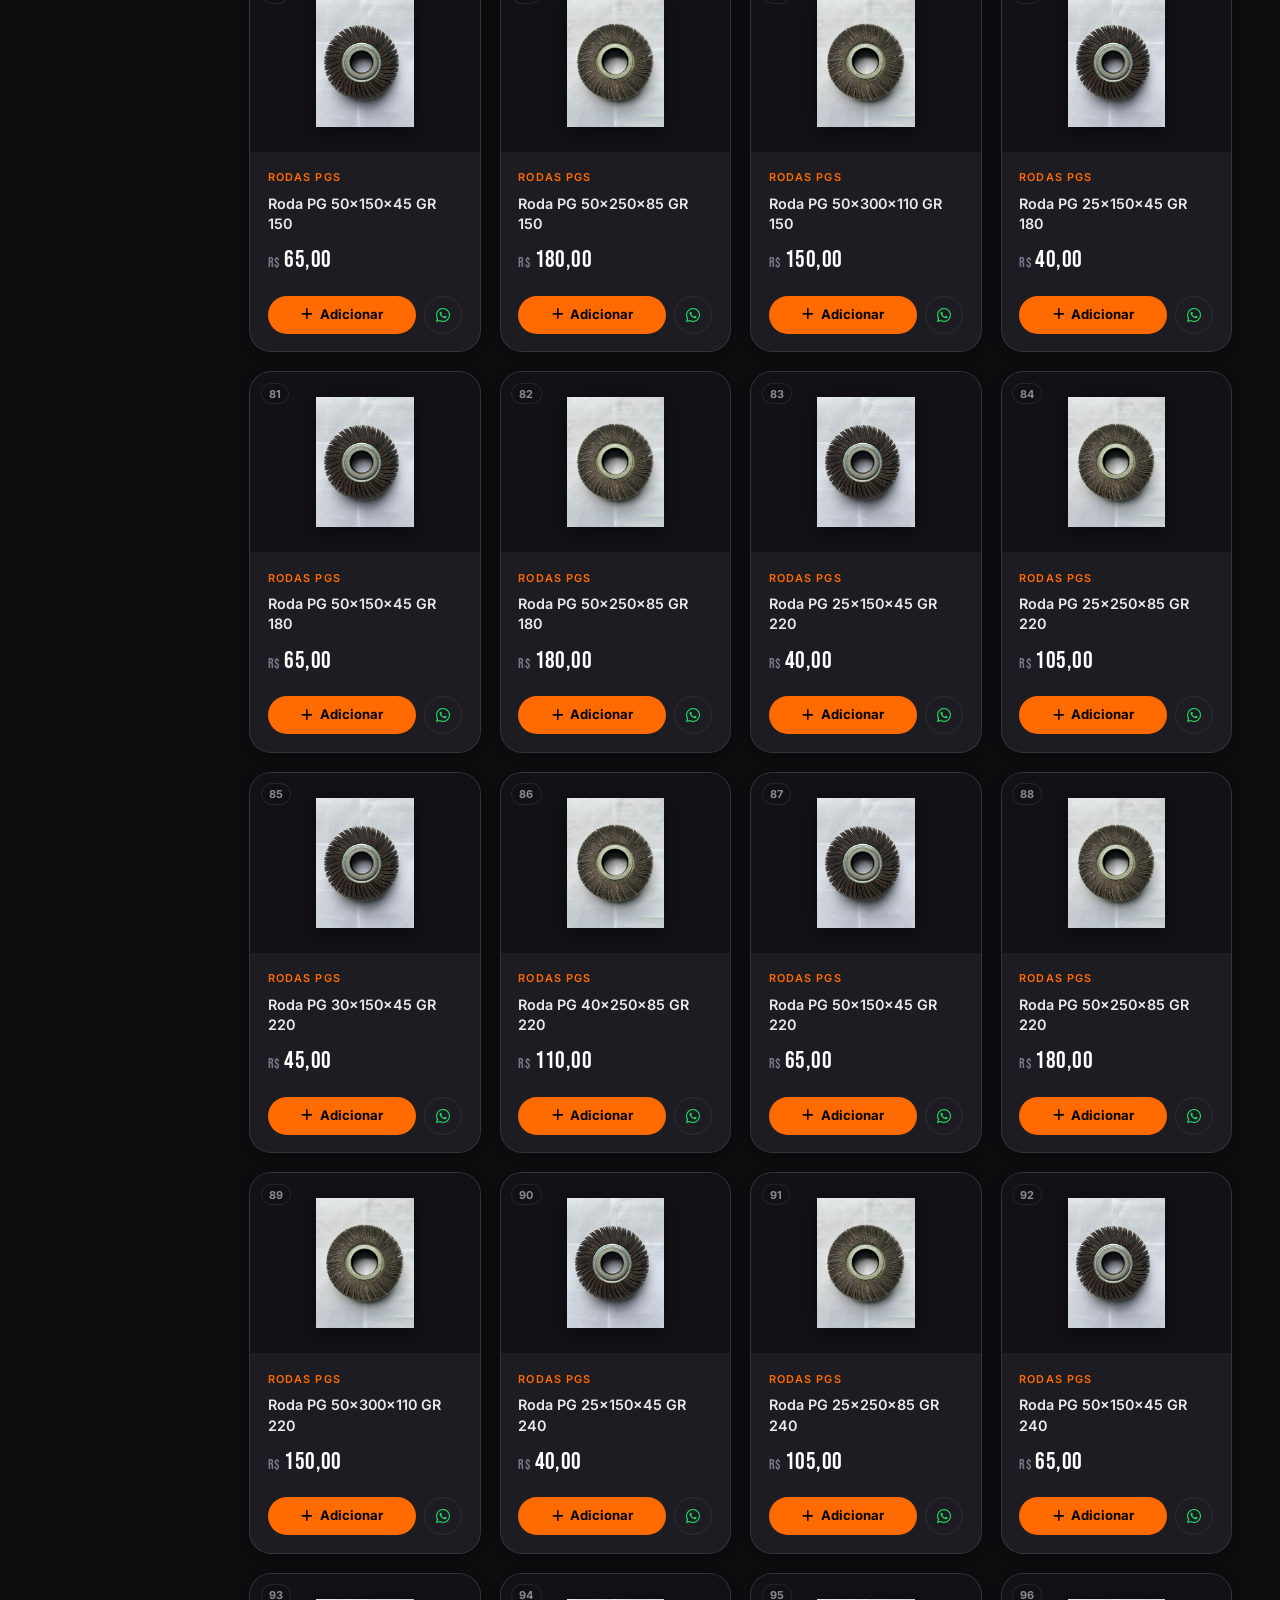
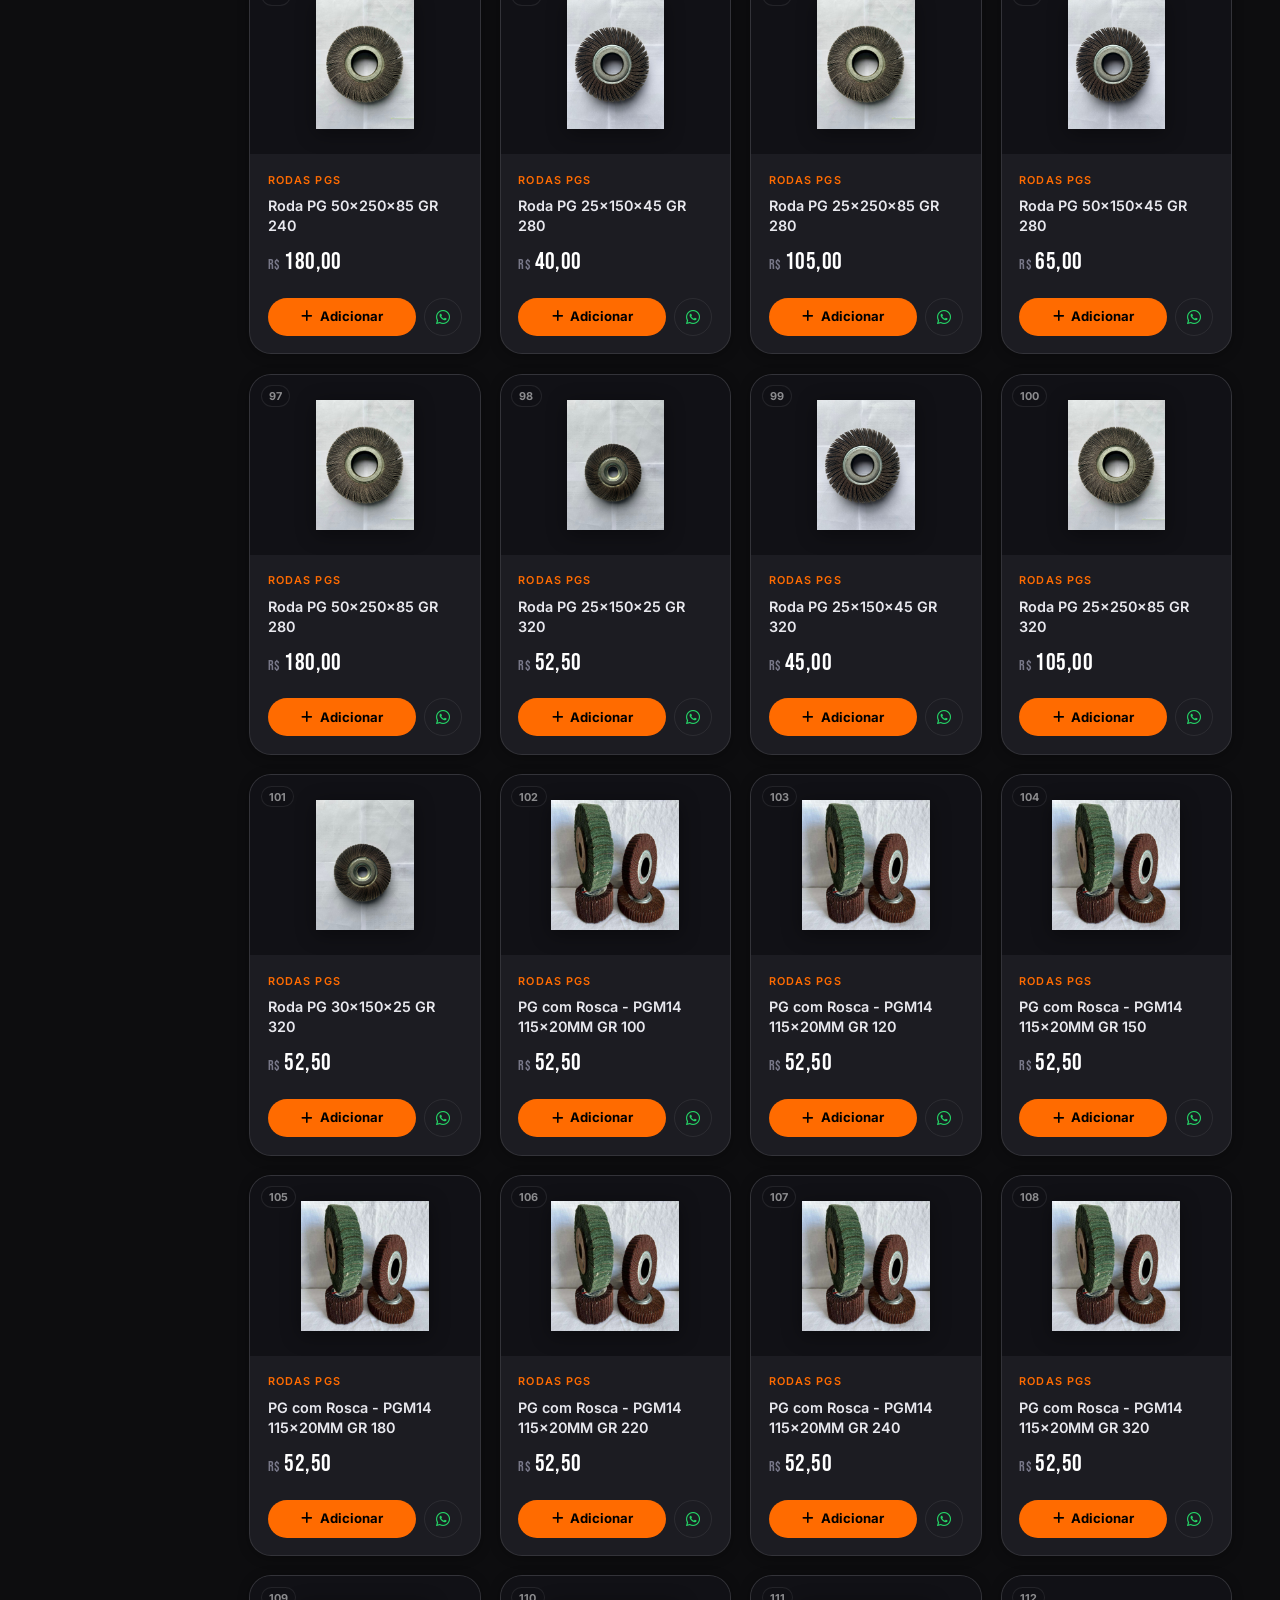
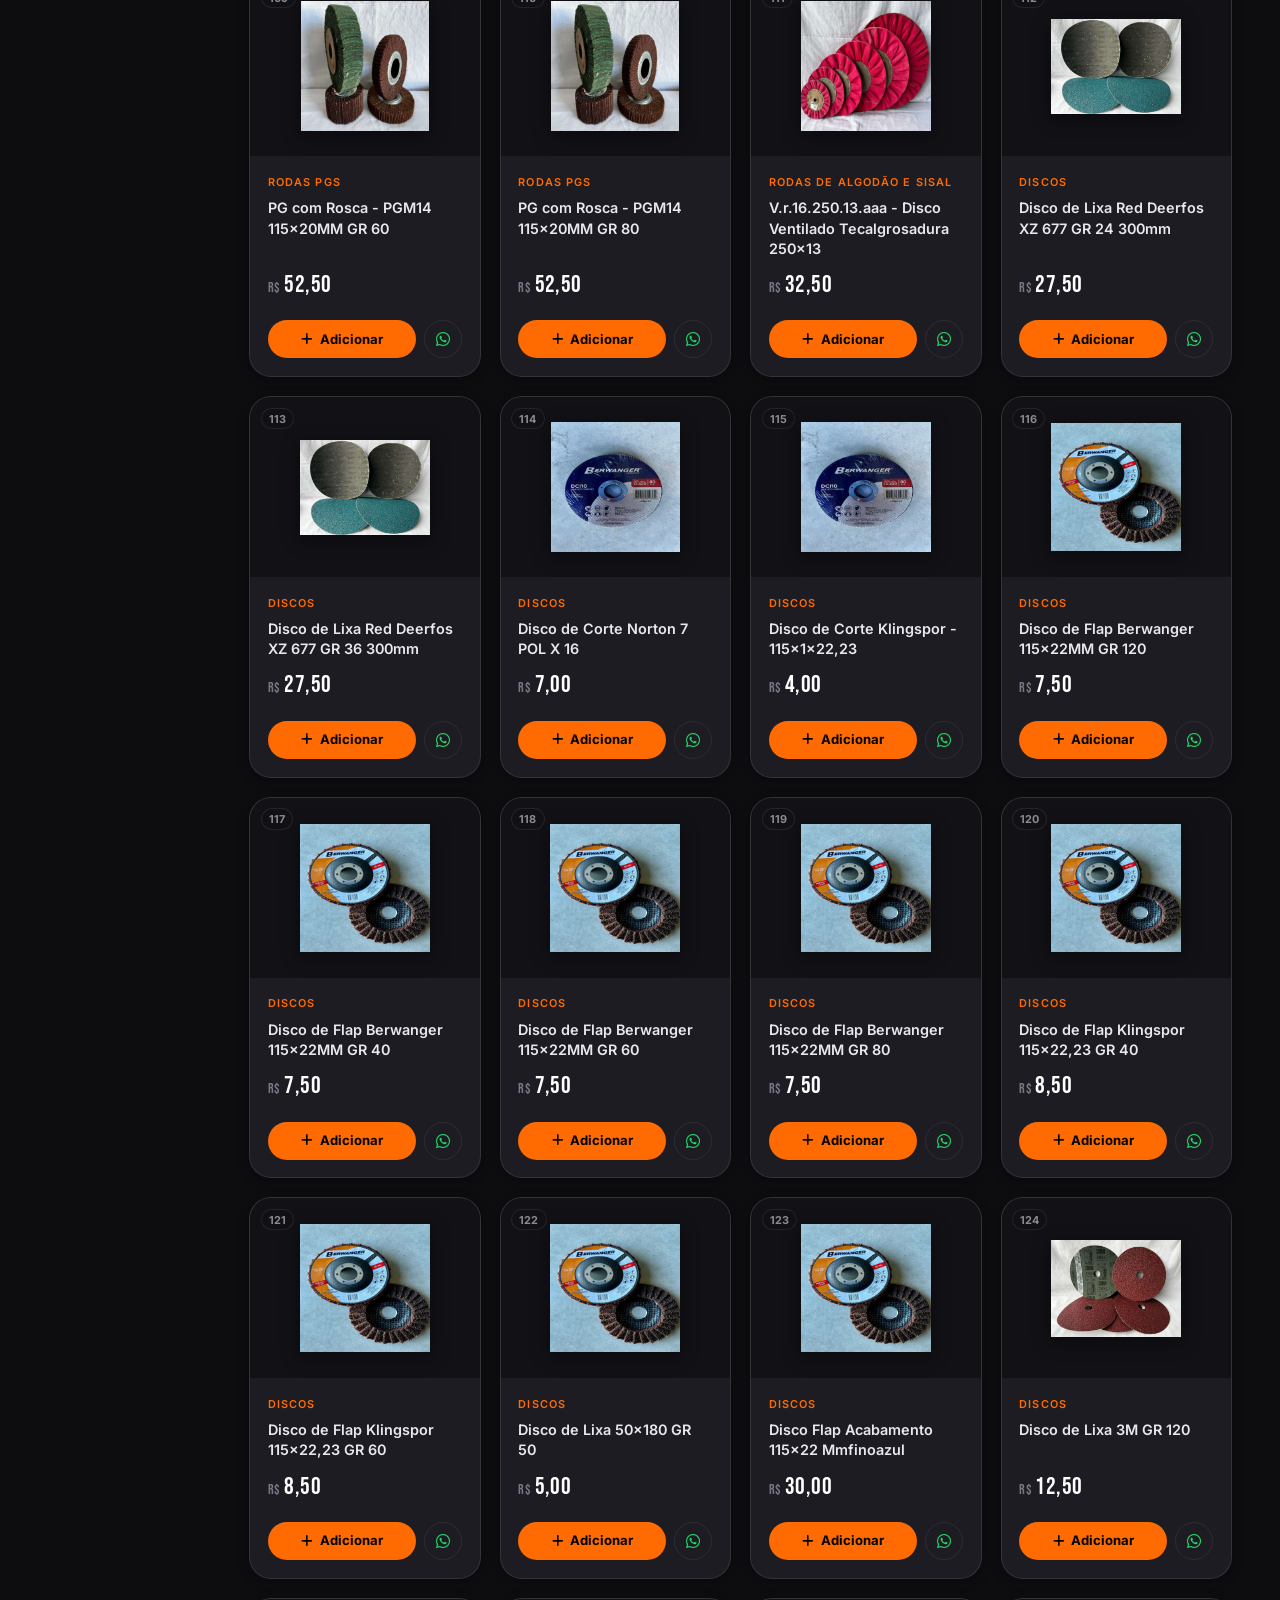
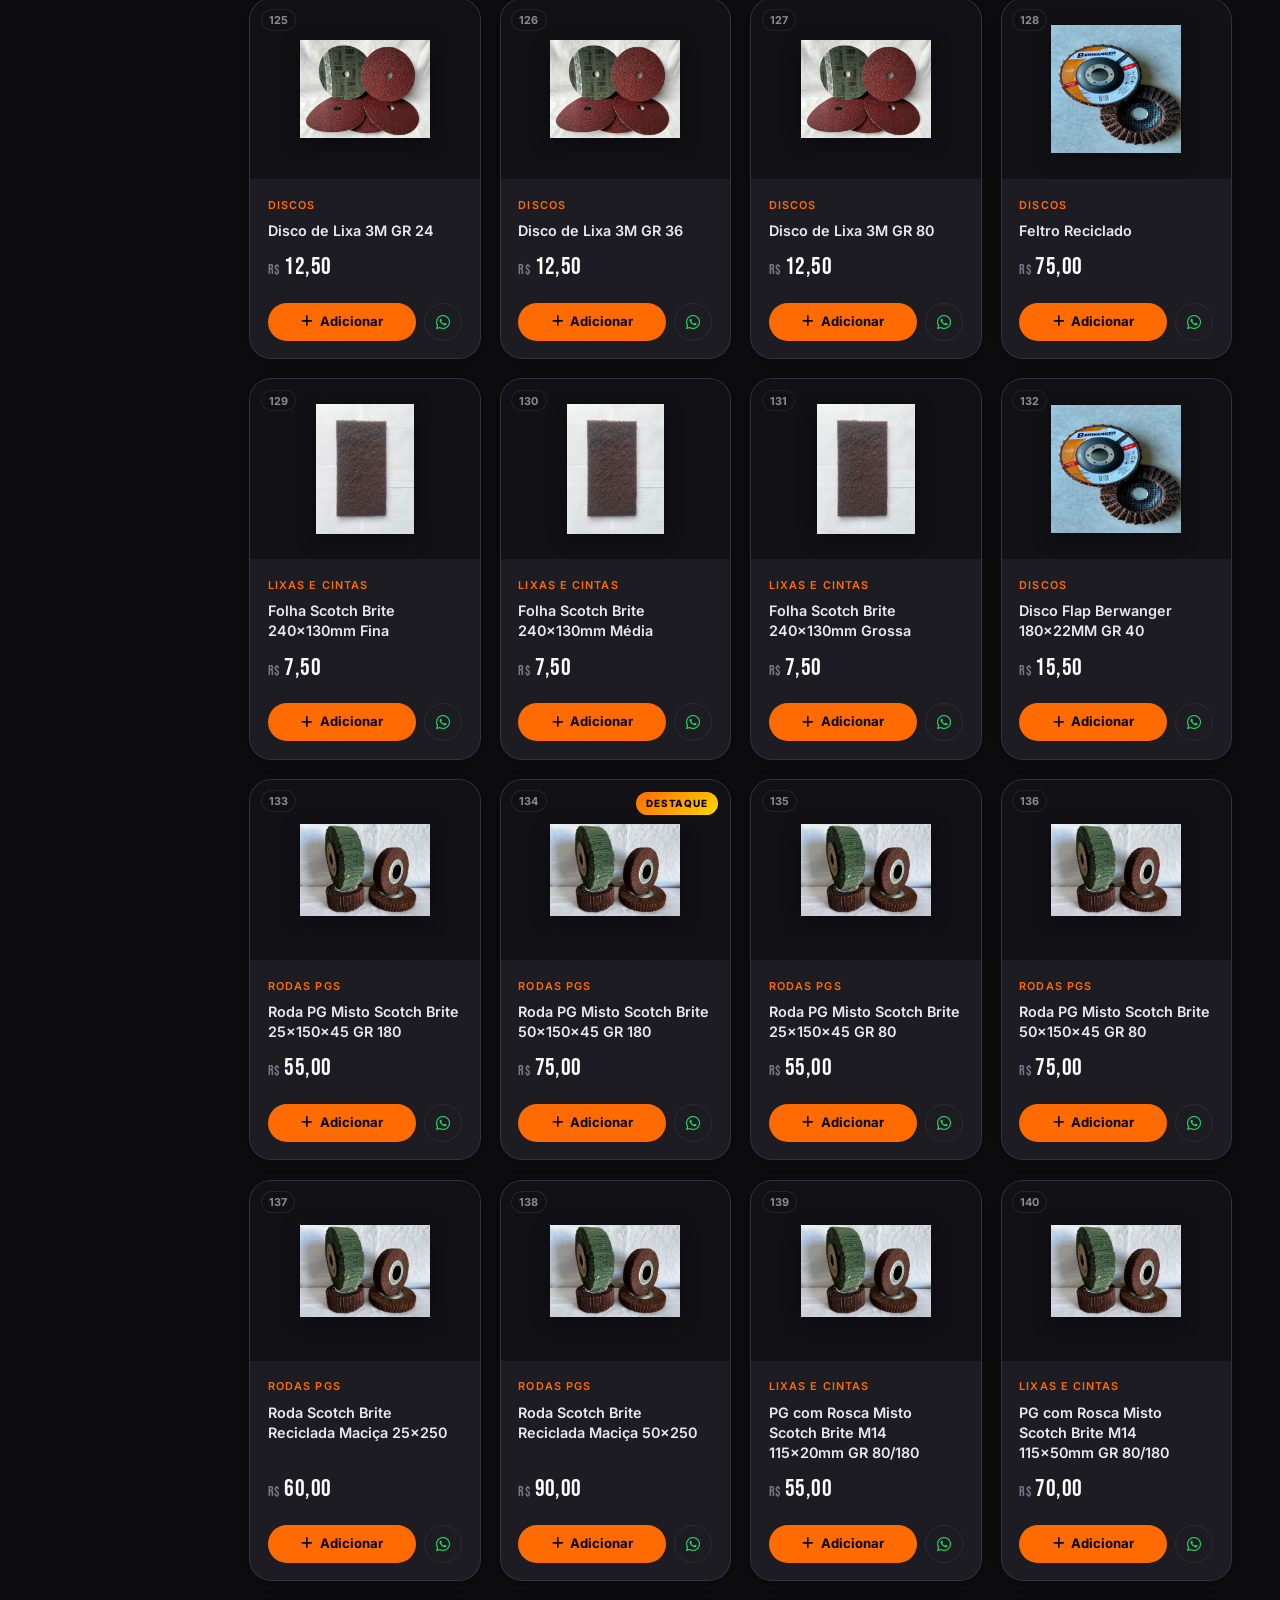
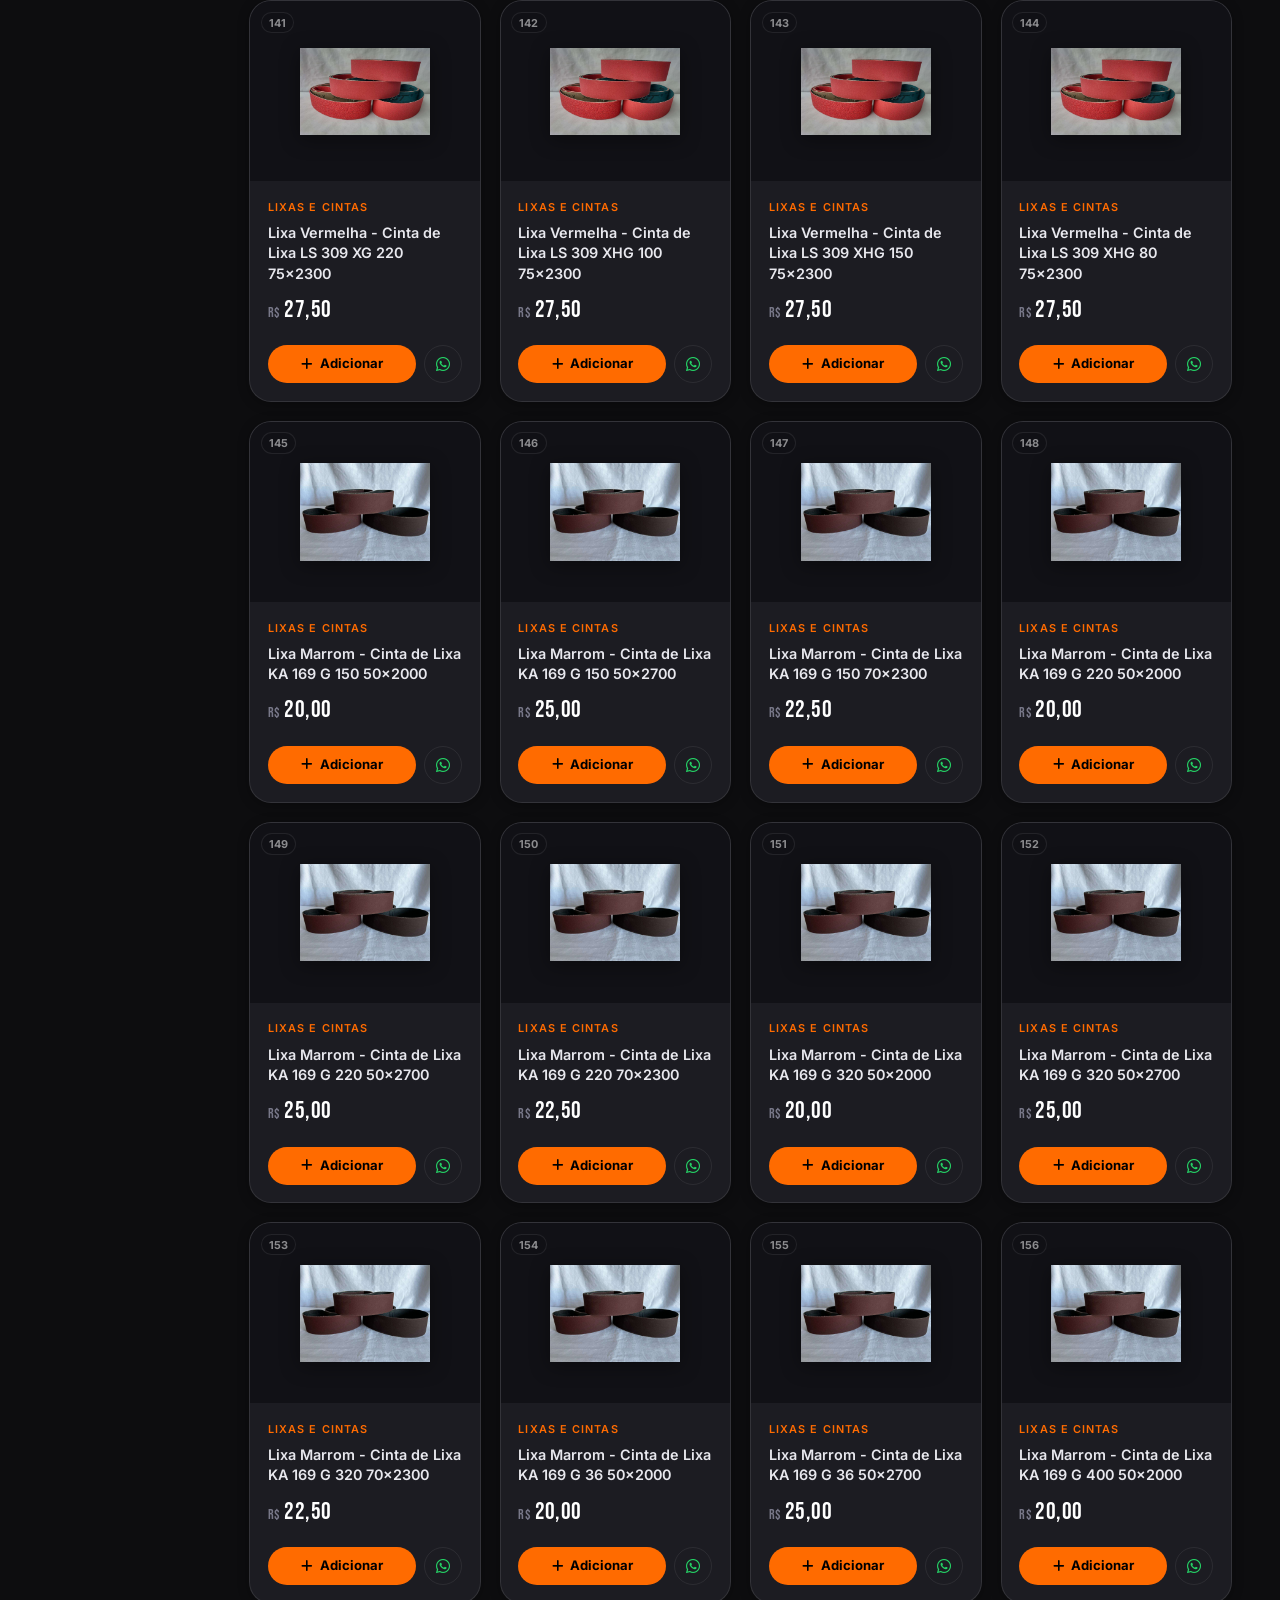
==== commit 448e6baa: "update buy" ====
--- a/catalogo.html
+++ b/catalogo.html
@@ -10,7 +10,7 @@
     <link href="https://cdn.jsdelivr.net/npm/bootstrap@5.3.2/dist/css/bootstrap.min.css" rel="stylesheet">
     <link rel="stylesheet" href="https://cdnjs.cloudflare.com/ajax/libs/font-awesome/6.5.0/css/all.min.css">
     <link href="https://fonts.googleapis.com/css2?family=Bebas+Neue&family=Inter:wght@300;400;500;600;700&family=Outfit:wght@400;600;700;800&display=swap" rel="stylesheet">
-    <link rel="stylesheet" href="css/style.css?v=20260430-fixed-product-images">
+    <link rel="stylesheet" href="css/style.css?v=20260430-floating-cart">
     <link rel="stylesheet" href="css/catalogo.css?v=20260430-sticky-search">
 </head>
 <body class="catalogo-page">
@@ -289,7 +289,10 @@
 
 <!-- Floating WA -->
 <div class="floating-actions">
-    <a href="#" class="fab fab-wa" id="fabWa" title="WhatsApp"><i class="fa-brands fa-whatsapp"></i></a>
+    <button class="fab fab-wa fab-budget" id="fabBudget" type="button" data-bs-toggle="modal" data-bs-target="#budgetModal" title="Meu orçamento">
+        <i class="fa-solid fa-cart-shopping"></i>
+        <span class="cart-count fab-cart-count" id="fabCartCount">0</span>
+    </button>
     <button class="fab fab-up visible" id="fabUp" title="Topo" onclick="window.scrollTo({top:0,behavior:'smooth'})">
         <i class="fa-solid fa-arrow-up"></i>
     </button>
@@ -300,6 +303,6 @@
 <script src="https://cdn.jsdelivr.net/npm/bootstrap@5.3.2/dist/js/bootstrap.bundle.min.js"></script>
 <script src="js/config.js"></script>
 <script src="js/data.js?v=20260430-product-numbers"></script>
-<script src="js/catalogo.js?v=20260430-product-numbers"></script>
+<script src="js/catalogo.js?v=20260430-floating-cart"></script>
 </body>
 </html>
--- a/css/style.css
+++ b/css/style.css
@@ -1056,8 +1056,27 @@
 .fab-wa {
     background: #25d366;
     color: #fff;
+    border: none;
 }
 .fab-wa:hover { transform: scale(1.1); box-shadow: 0 6px 28px rgba(37,211,102,0.45); color: #fff; }
+.fab-budget {
+    position: relative;
+}
+.fab-cart-count {
+    position: absolute;
+    top: -0.35rem;
+    right: -0.35rem;
+    min-width: 1.25rem;
+    height: 1.25rem;
+    padding: 0 0.3rem;
+    border: 2px solid var(--bg-deep);
+    border-radius: 999px;
+    background: var(--accent);
+    color: #000;
+    font-size: 0.68rem;
+    font-weight: 800;
+    line-height: 1.05rem;
+}
 .fab-up {
     background: var(--bg-card);
     border: 1px solid var(--border);
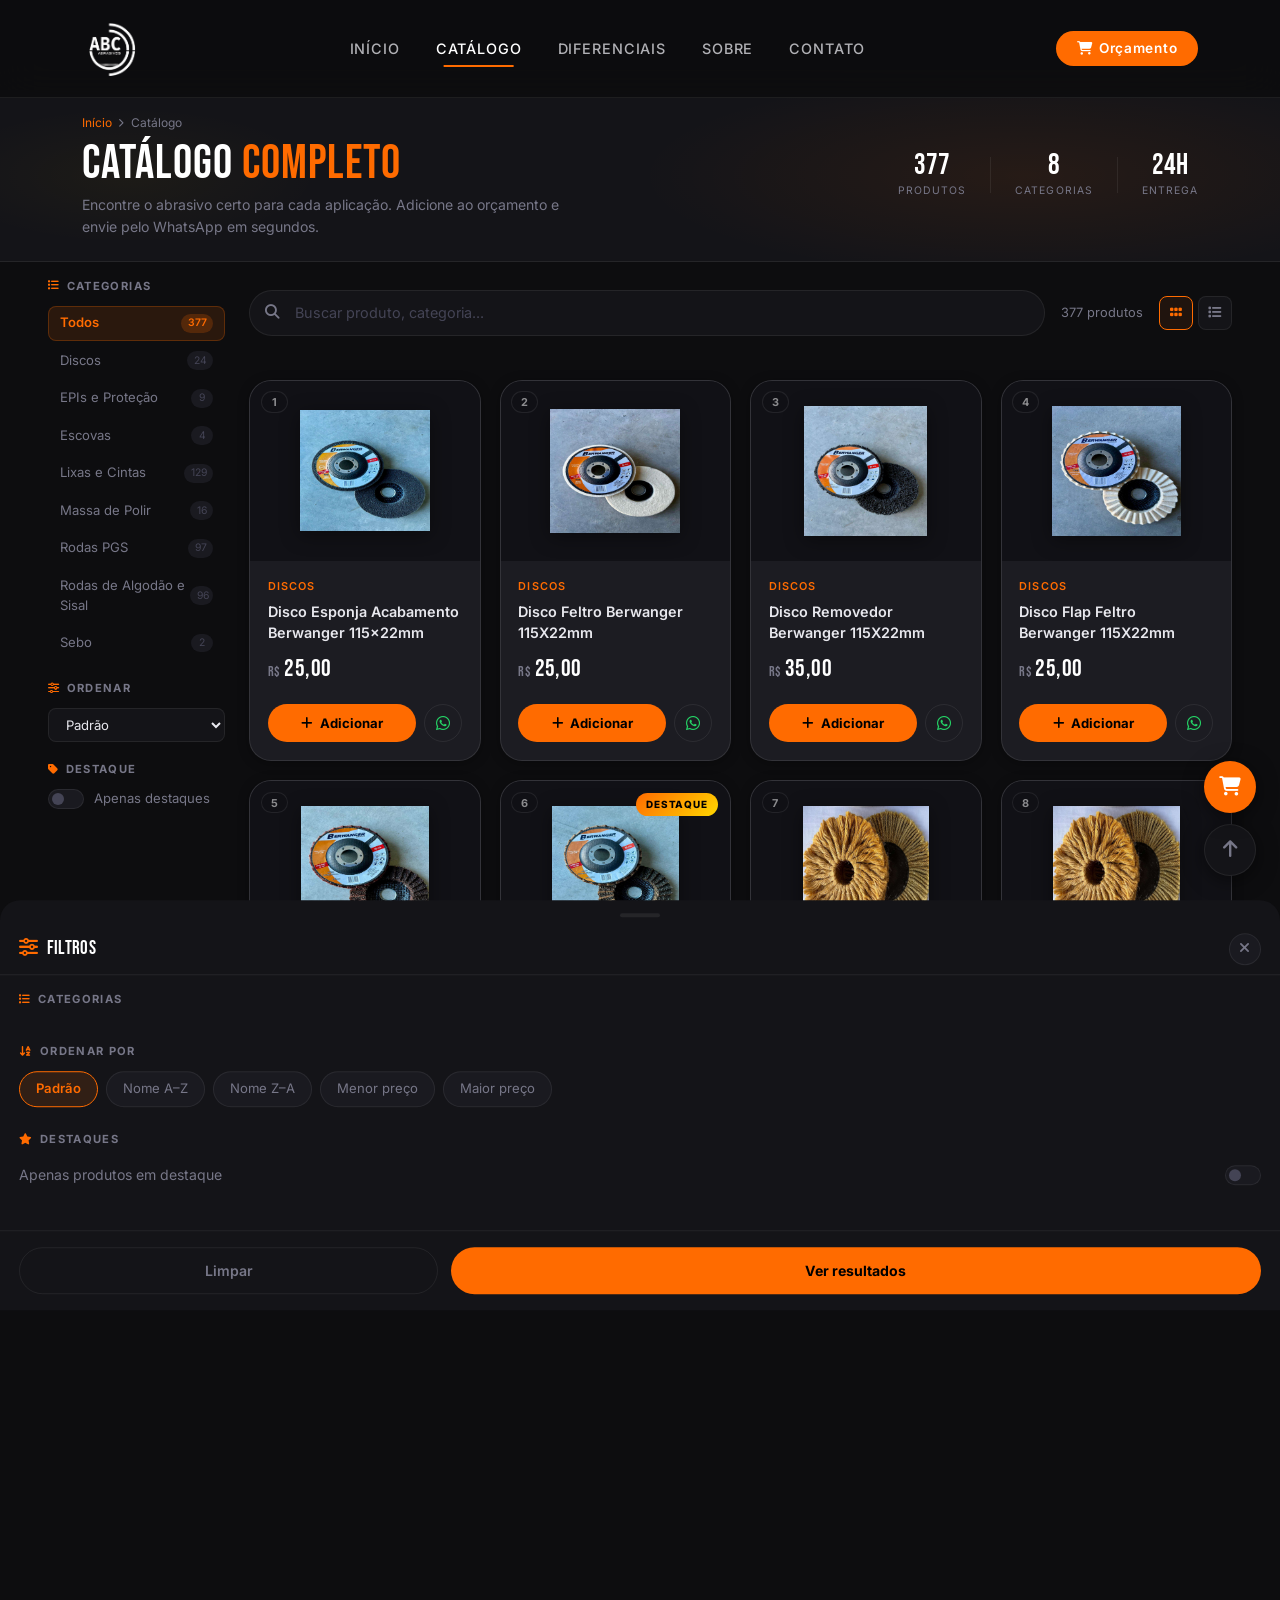
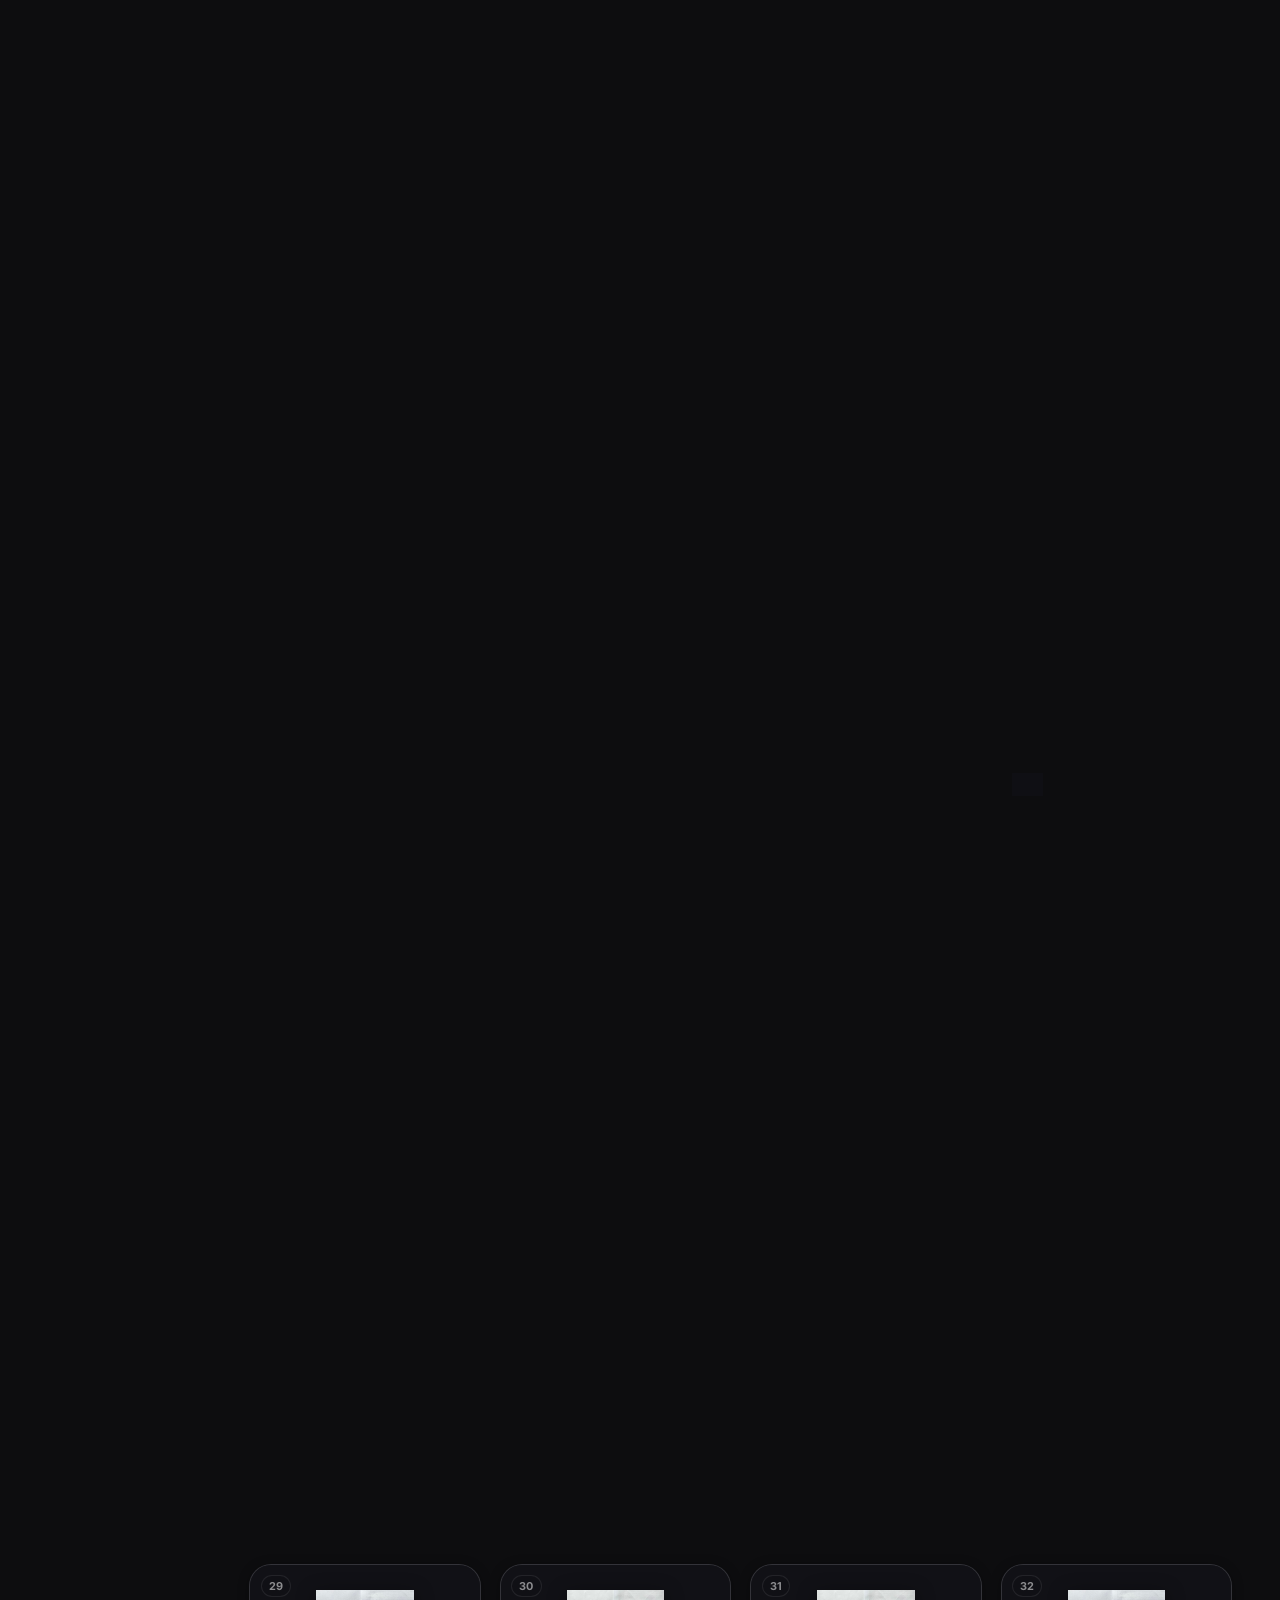
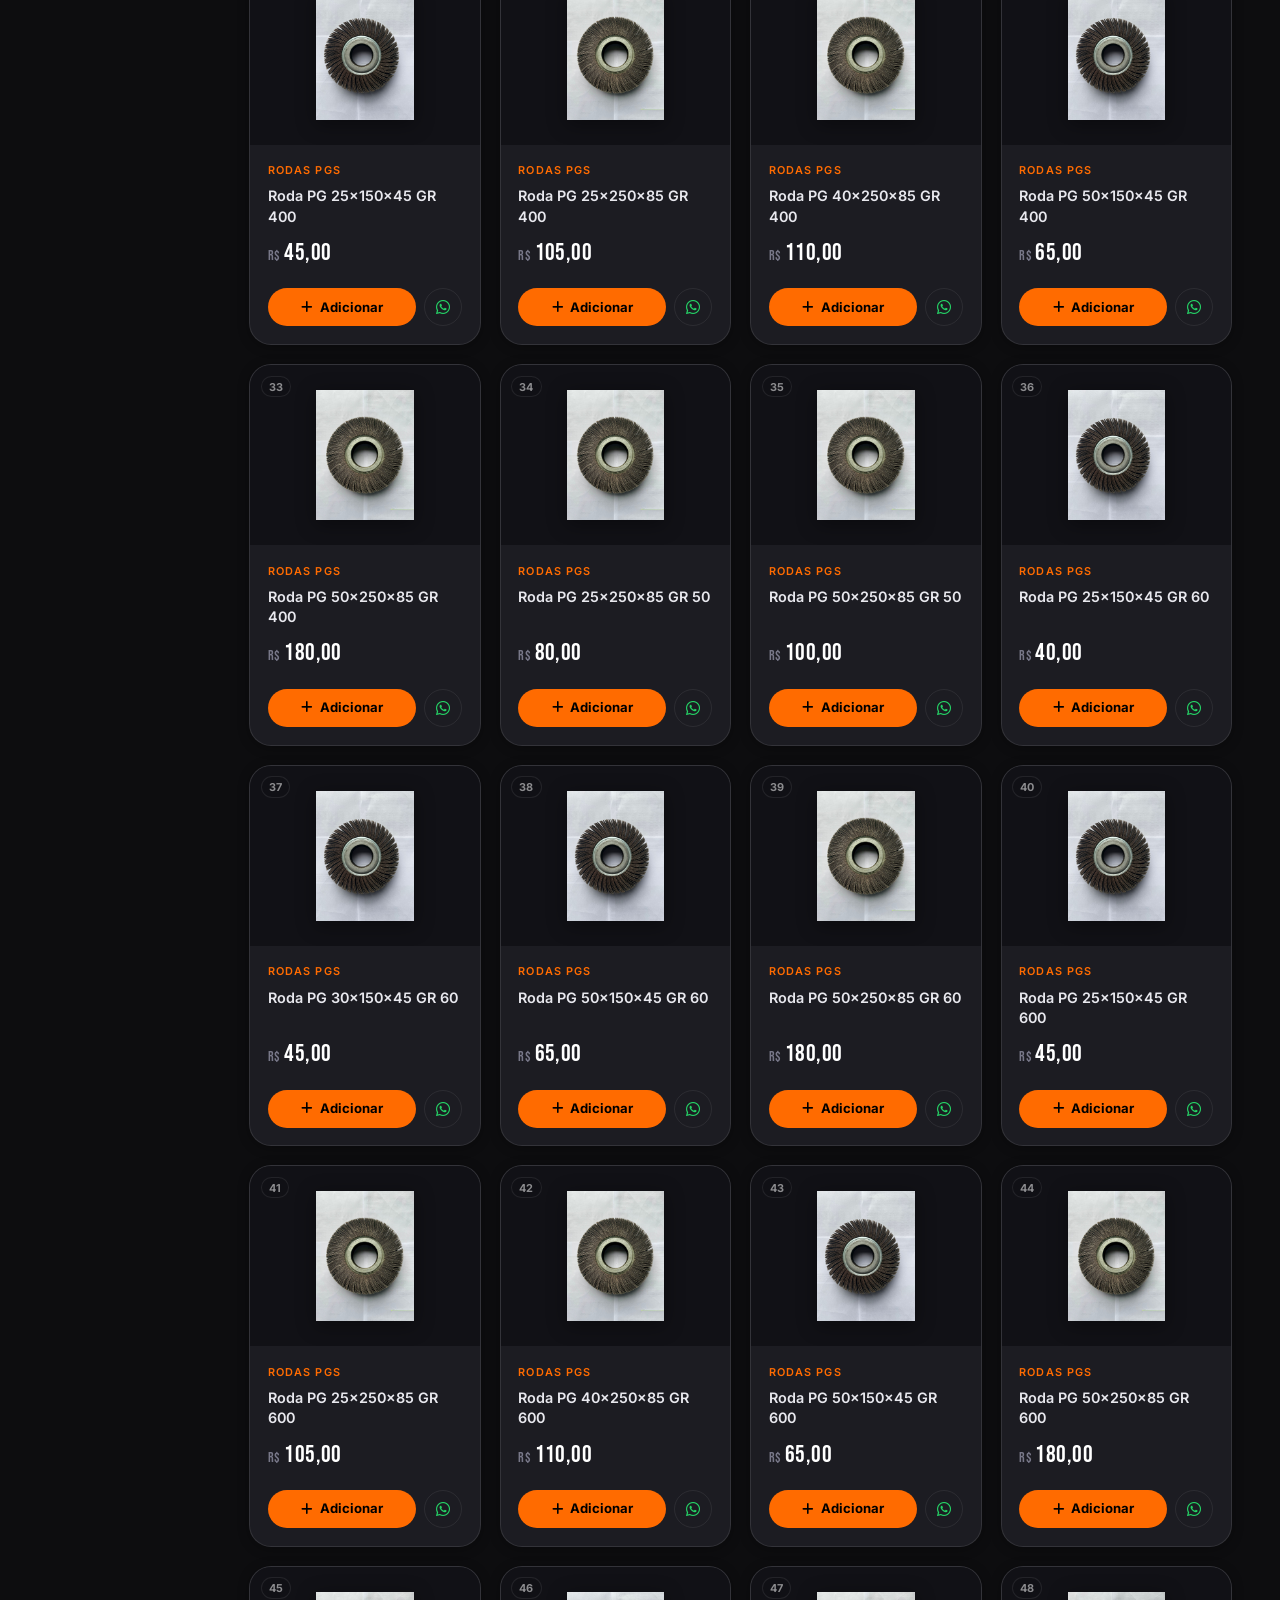
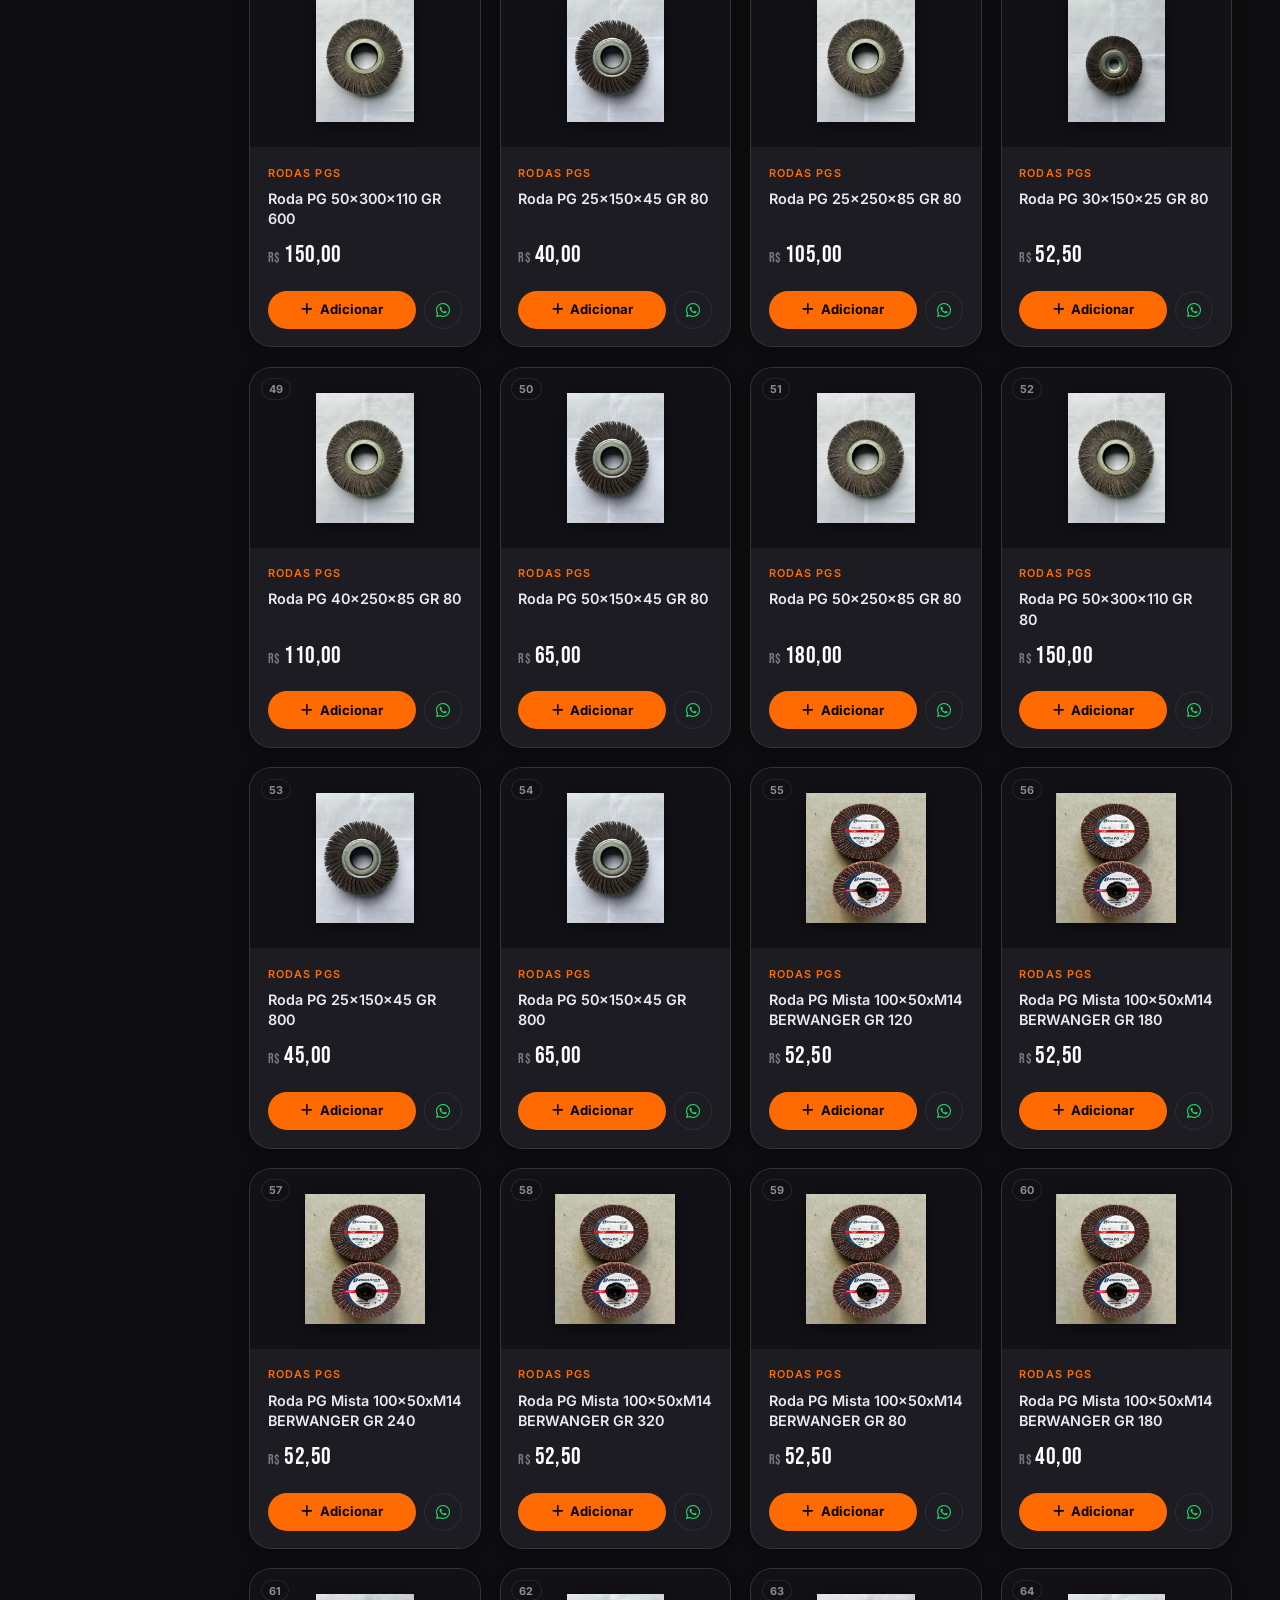
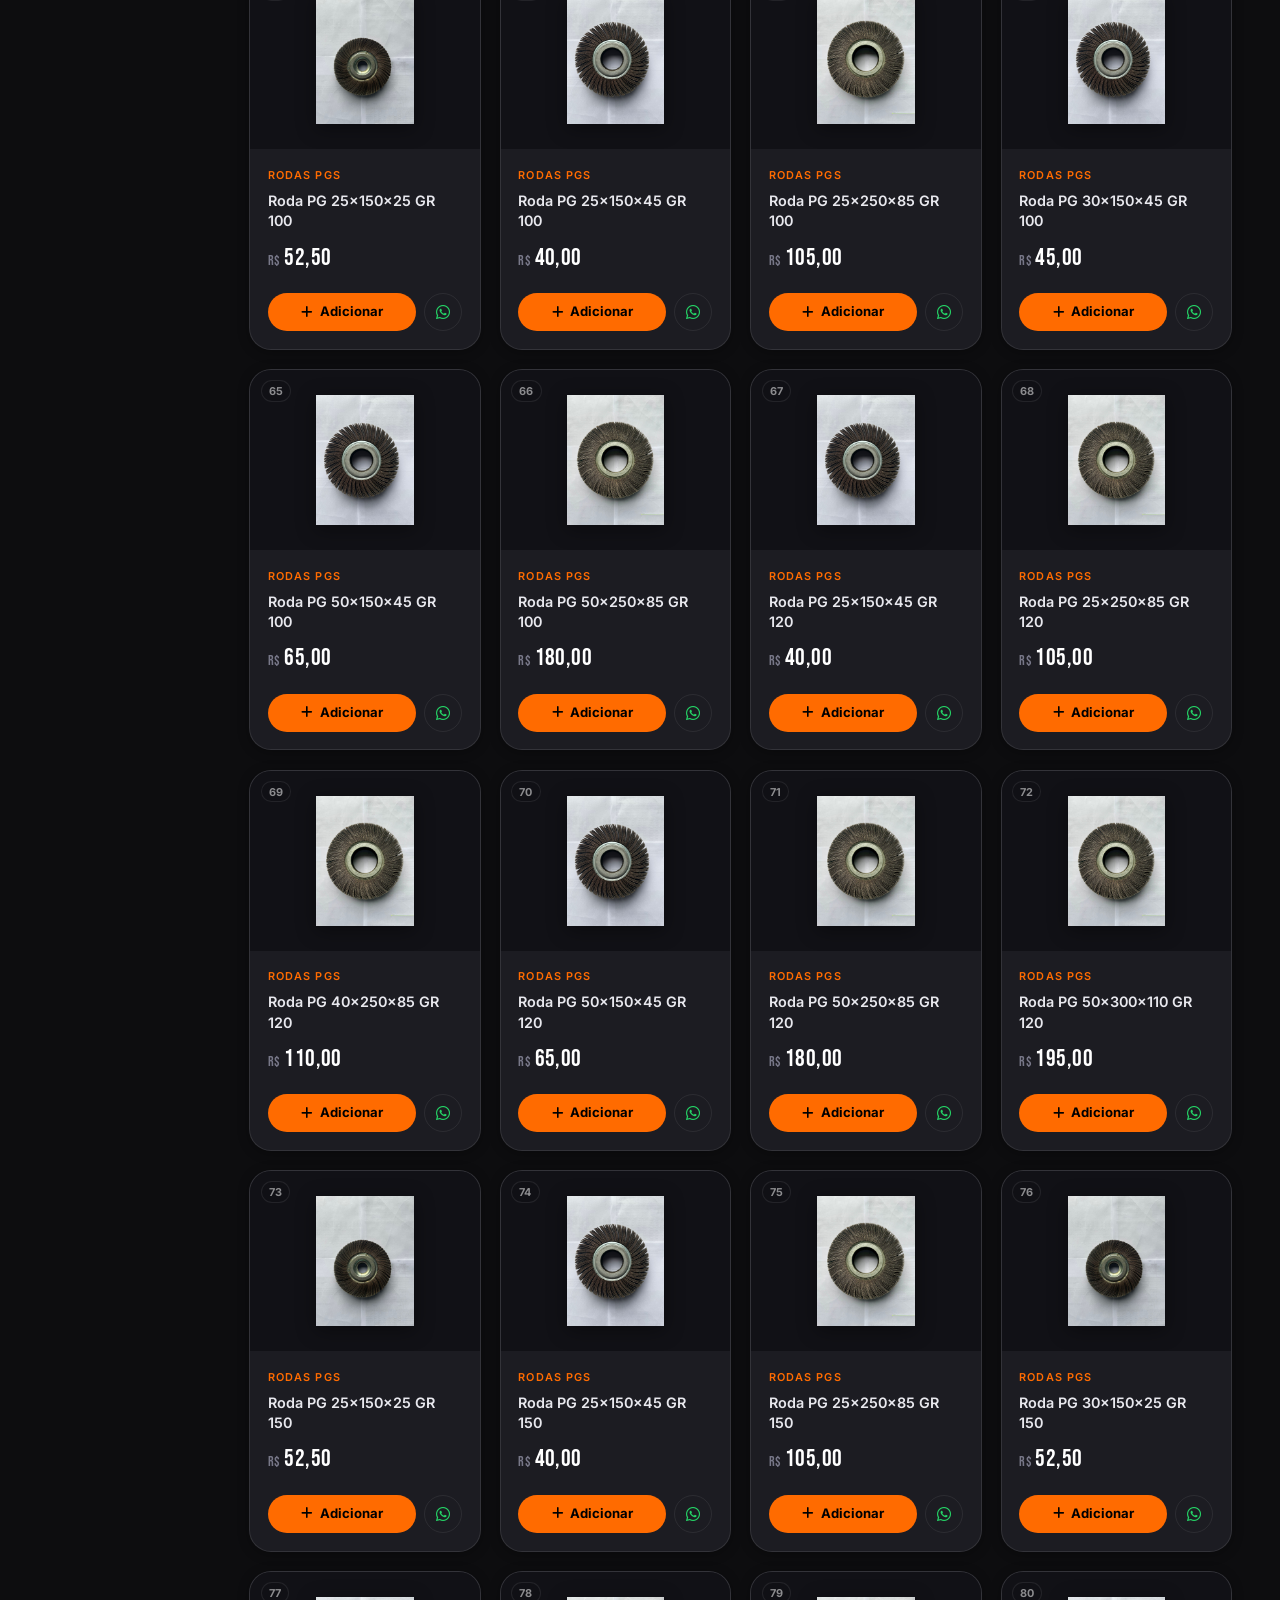
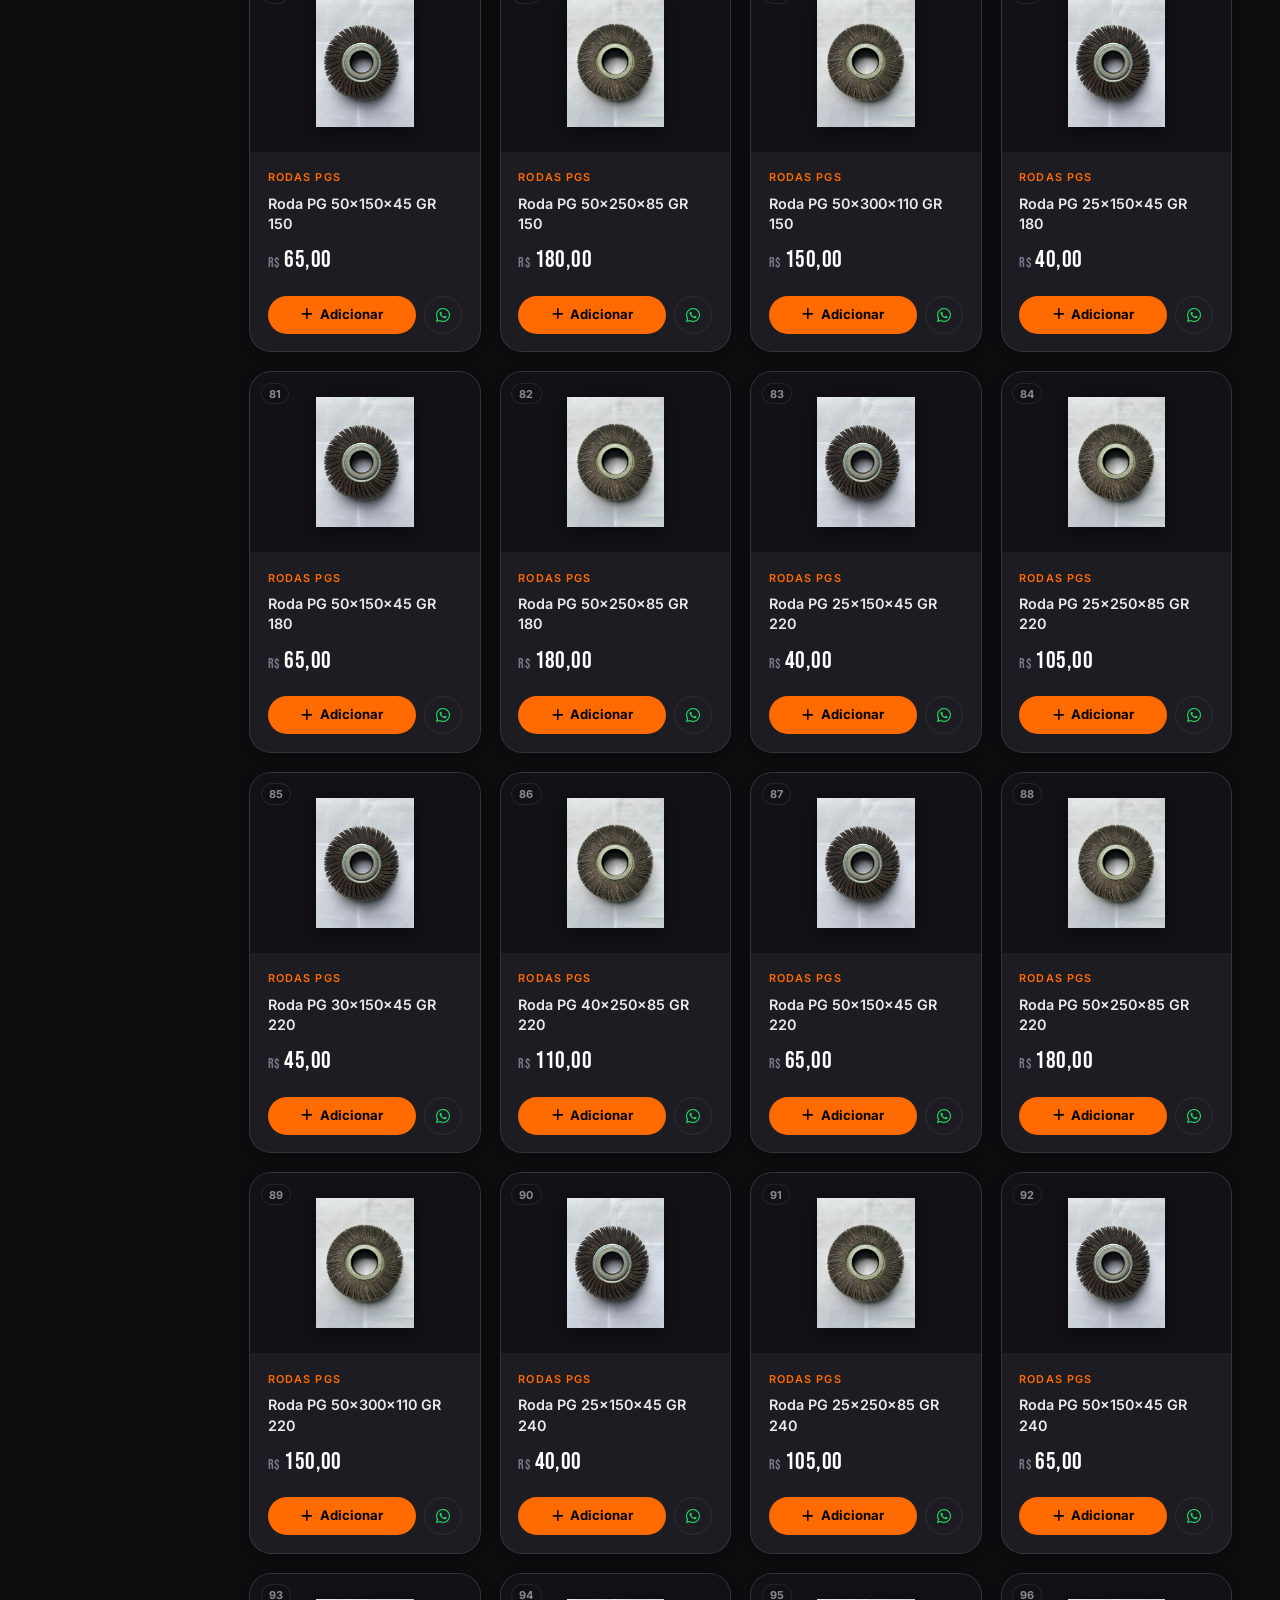
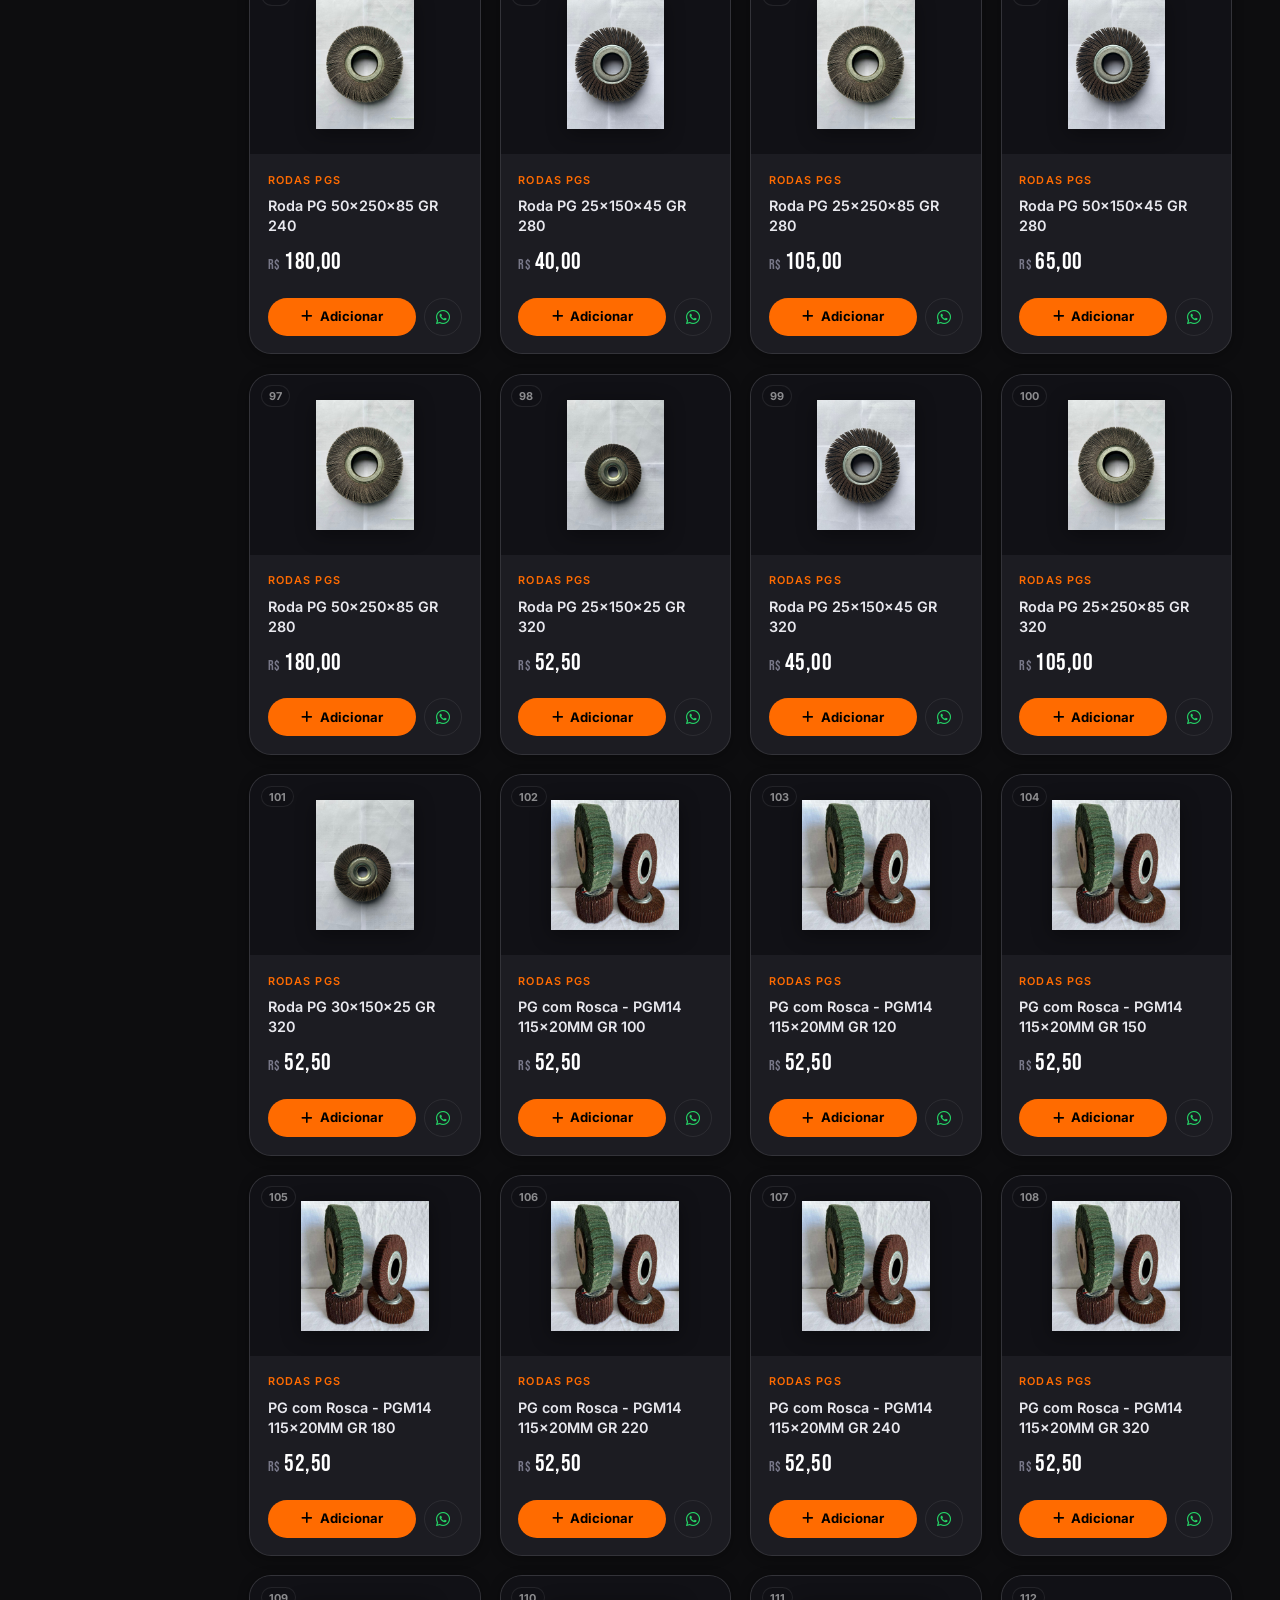
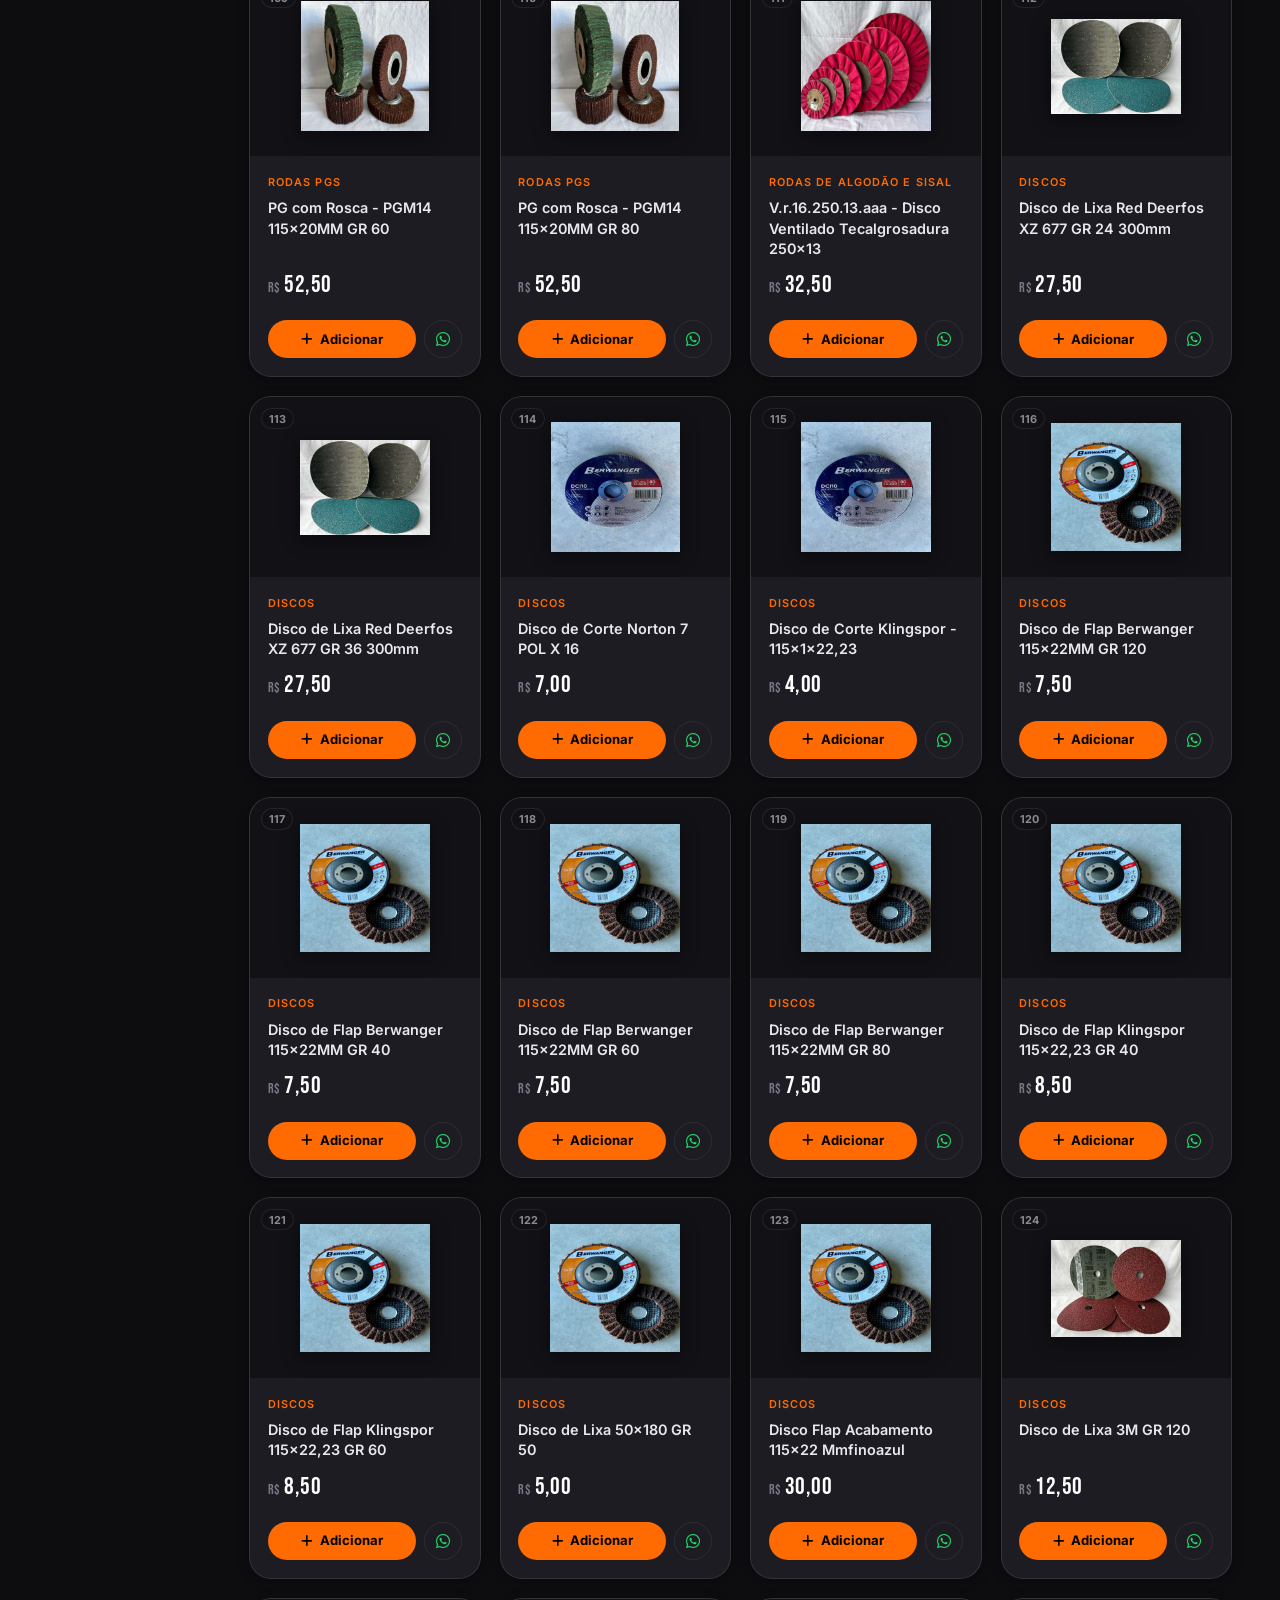
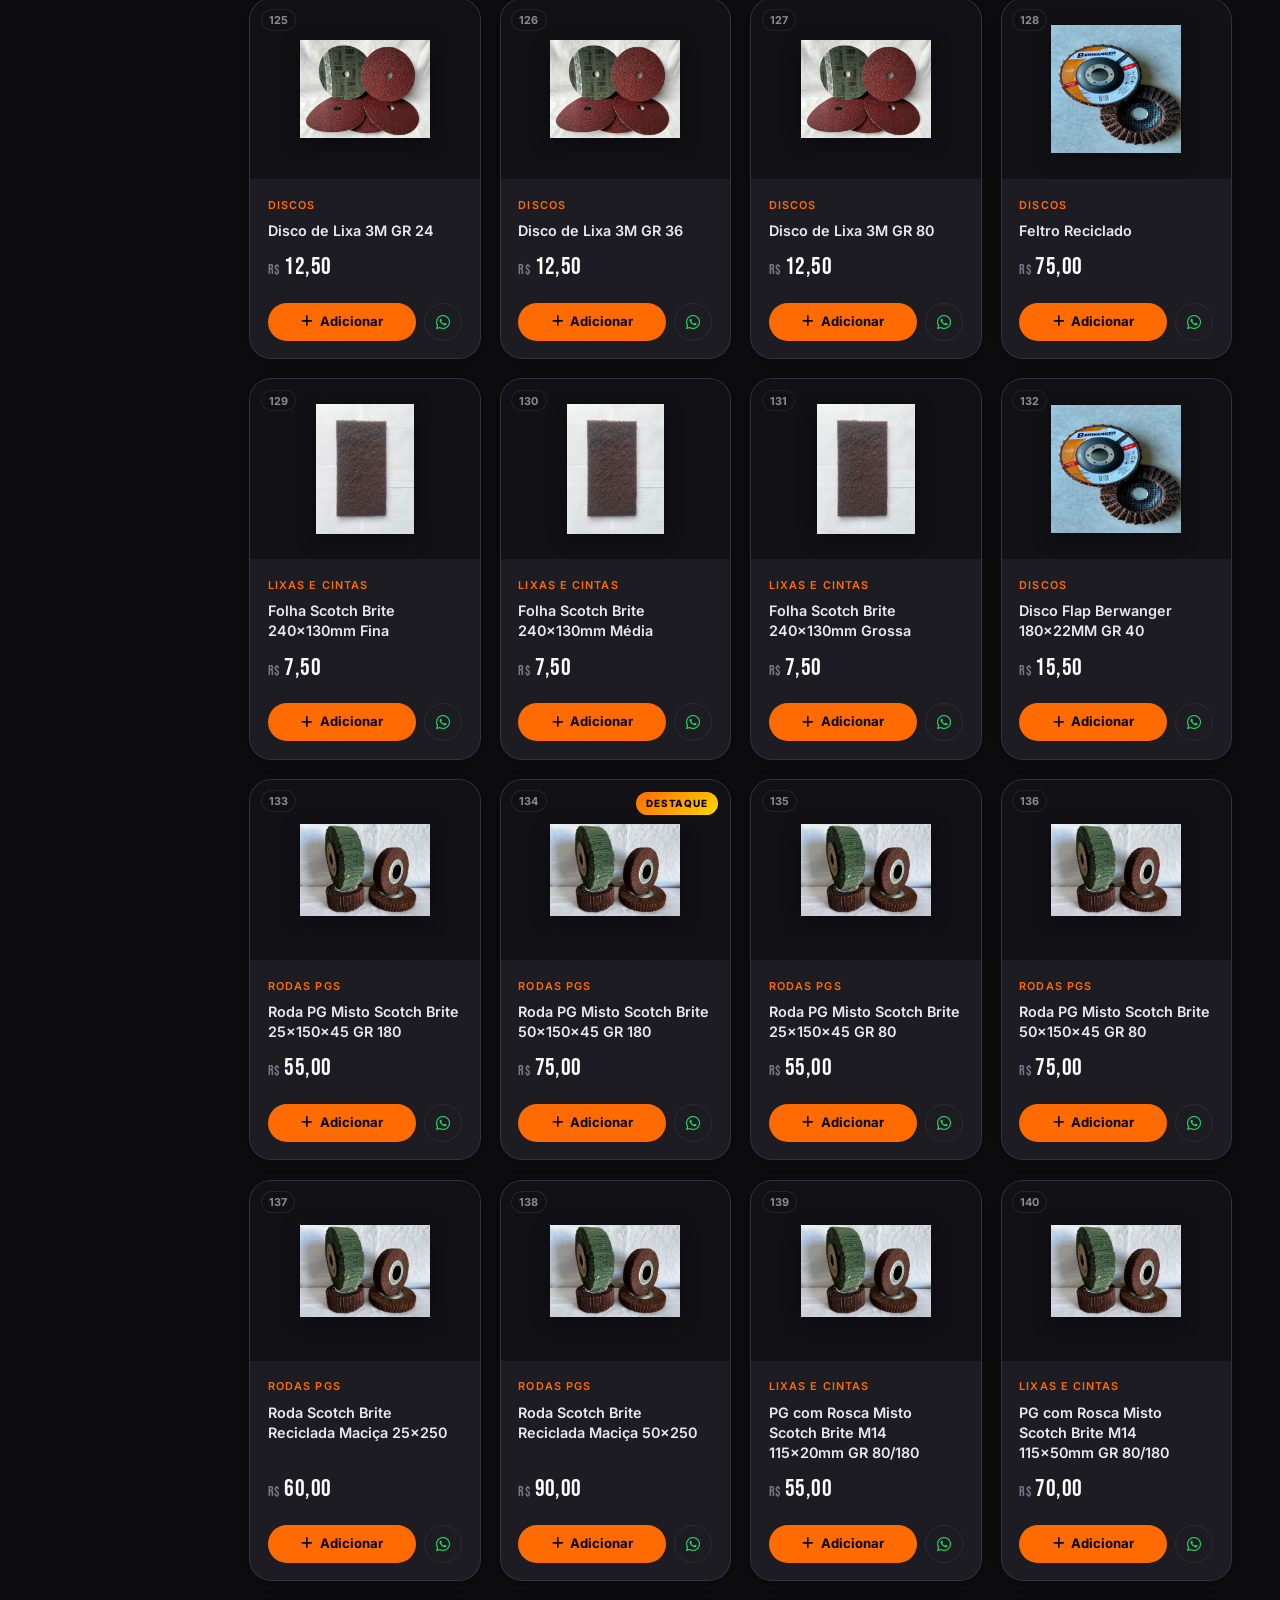
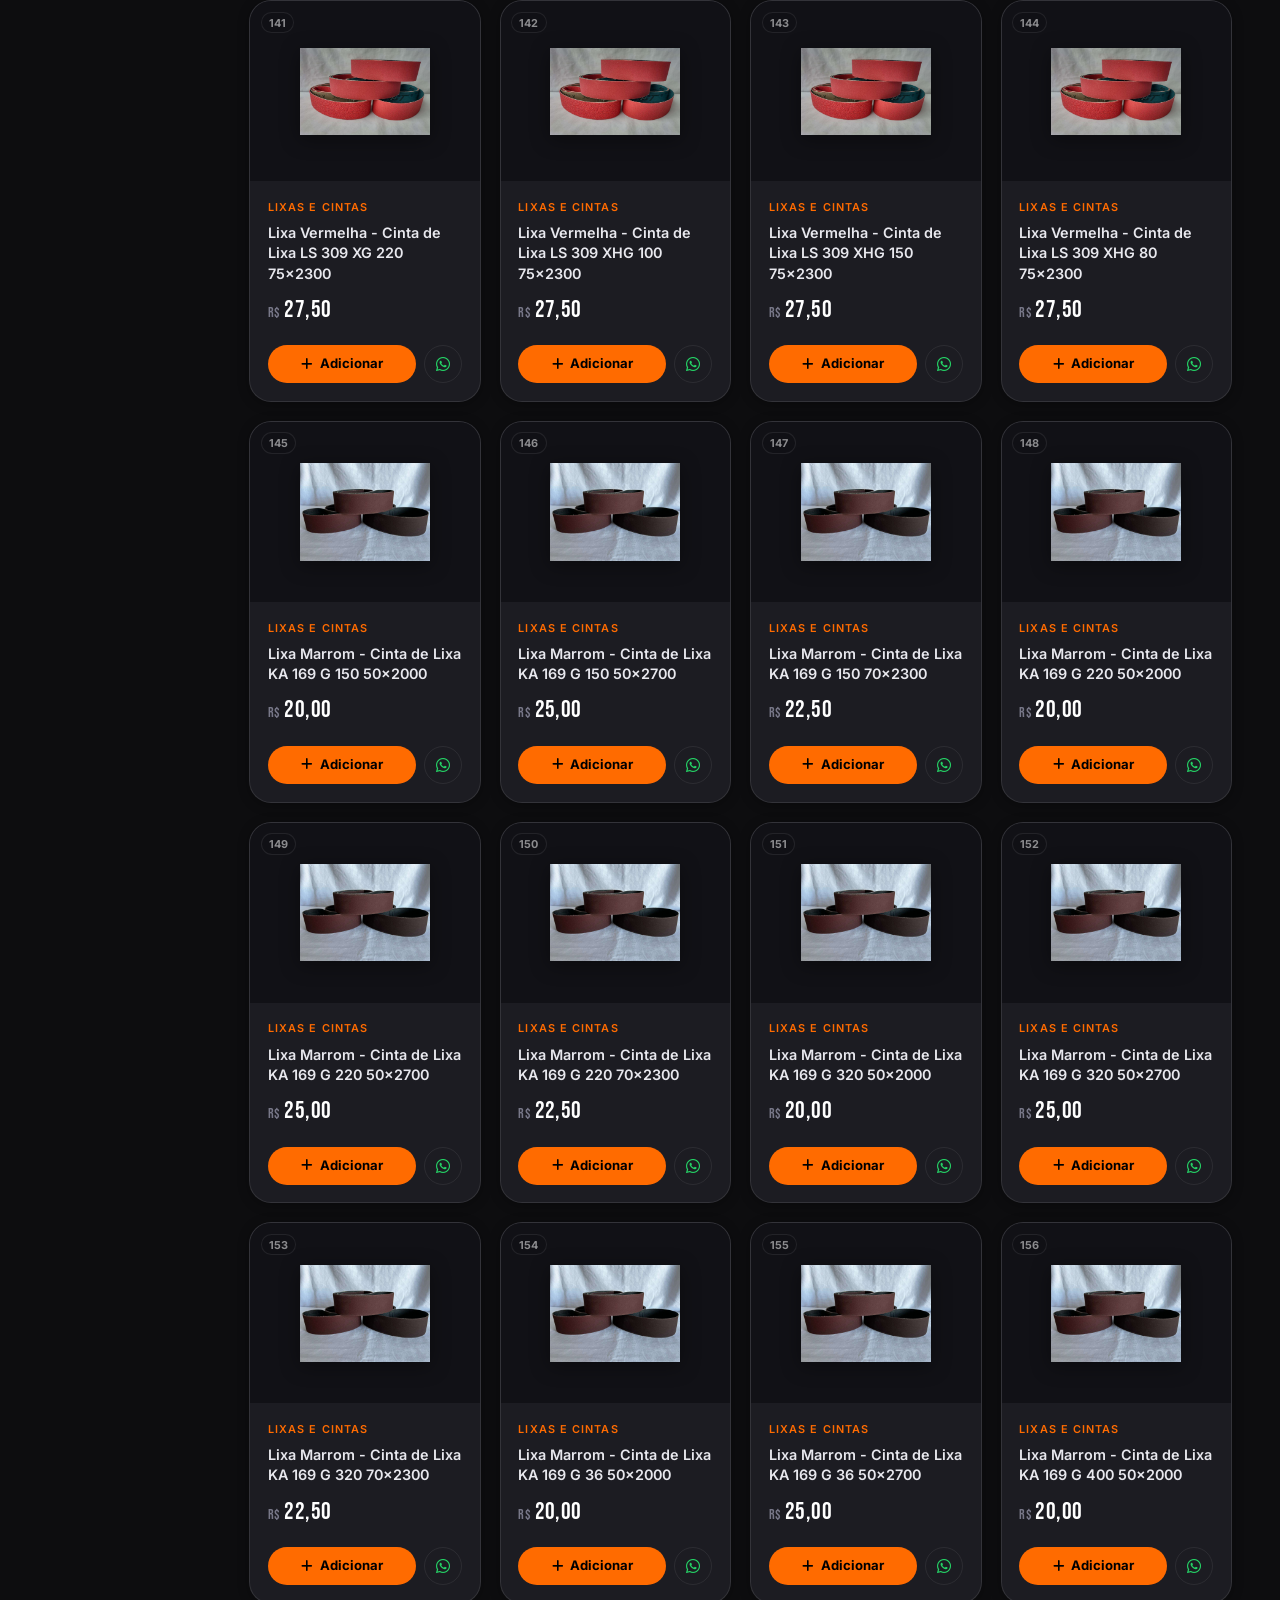
==== commit cc137ce5: "update buy" ====
--- a/catalogo.html
+++ b/catalogo.html
@@ -10,7 +10,7 @@
     <link href="https://cdn.jsdelivr.net/npm/bootstrap@5.3.2/dist/css/bootstrap.min.css" rel="stylesheet">
     <link rel="stylesheet" href="https://cdnjs.cloudflare.com/ajax/libs/font-awesome/6.5.0/css/all.min.css">
     <link href="https://fonts.googleapis.com/css2?family=Bebas+Neue&family=Inter:wght@300;400;500;600;700&family=Outfit:wght@400;600;700;800&display=swap" rel="stylesheet">
-    <link rel="stylesheet" href="css/style.css?v=20260430-floating-cart">
+    <link rel="stylesheet" href="css/style.css?v=20260430-floating-cart-orange">
     <link rel="stylesheet" href="css/catalogo.css?v=20260430-sticky-search">
 </head>
 <body class="catalogo-page">
--- a/css/style.css
+++ b/css/style.css
@@ -1054,11 +1054,11 @@
     border: none;
 }
 .fab-wa {
-    background: #25d366;
+    background: var(--accent);
     color: #fff;
     border: none;
 }
-.fab-wa:hover { transform: scale(1.1); box-shadow: 0 6px 28px rgba(37,211,102,0.45); color: #fff; }
+.fab-wa:hover { transform: scale(1.1); box-shadow: 0 6px 28px rgba(255,107,0,0.45); color: #fff; }
 .fab-budget {
     position: relative;
 }
@@ -1069,9 +1069,9 @@
     min-width: 1.25rem;
     height: 1.25rem;
     padding: 0 0.3rem;
-    border: 2px solid var(--bg-deep);
+    border: 2px solid var(--accent);
     border-radius: 999px;
-    background: var(--accent);
+    background: #fff;
     color: #000;
     font-size: 0.68rem;
     font-weight: 800;
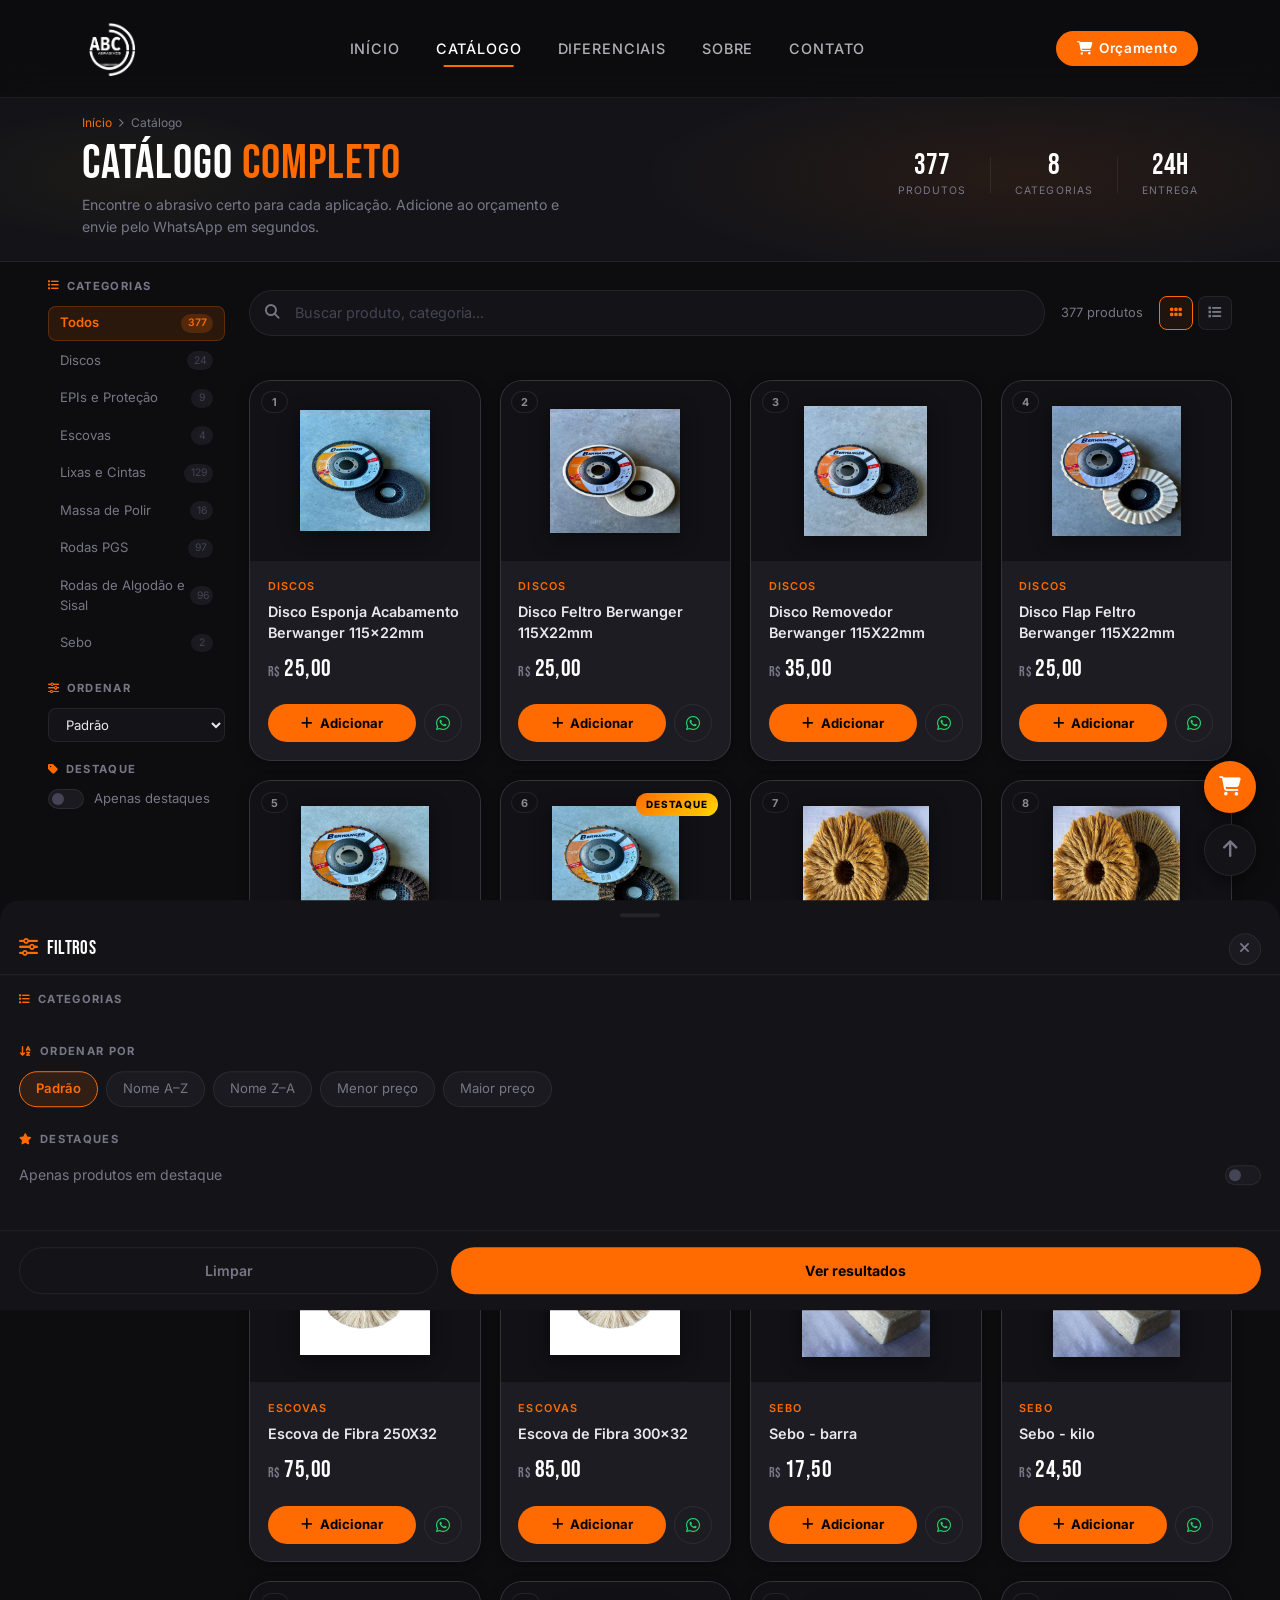
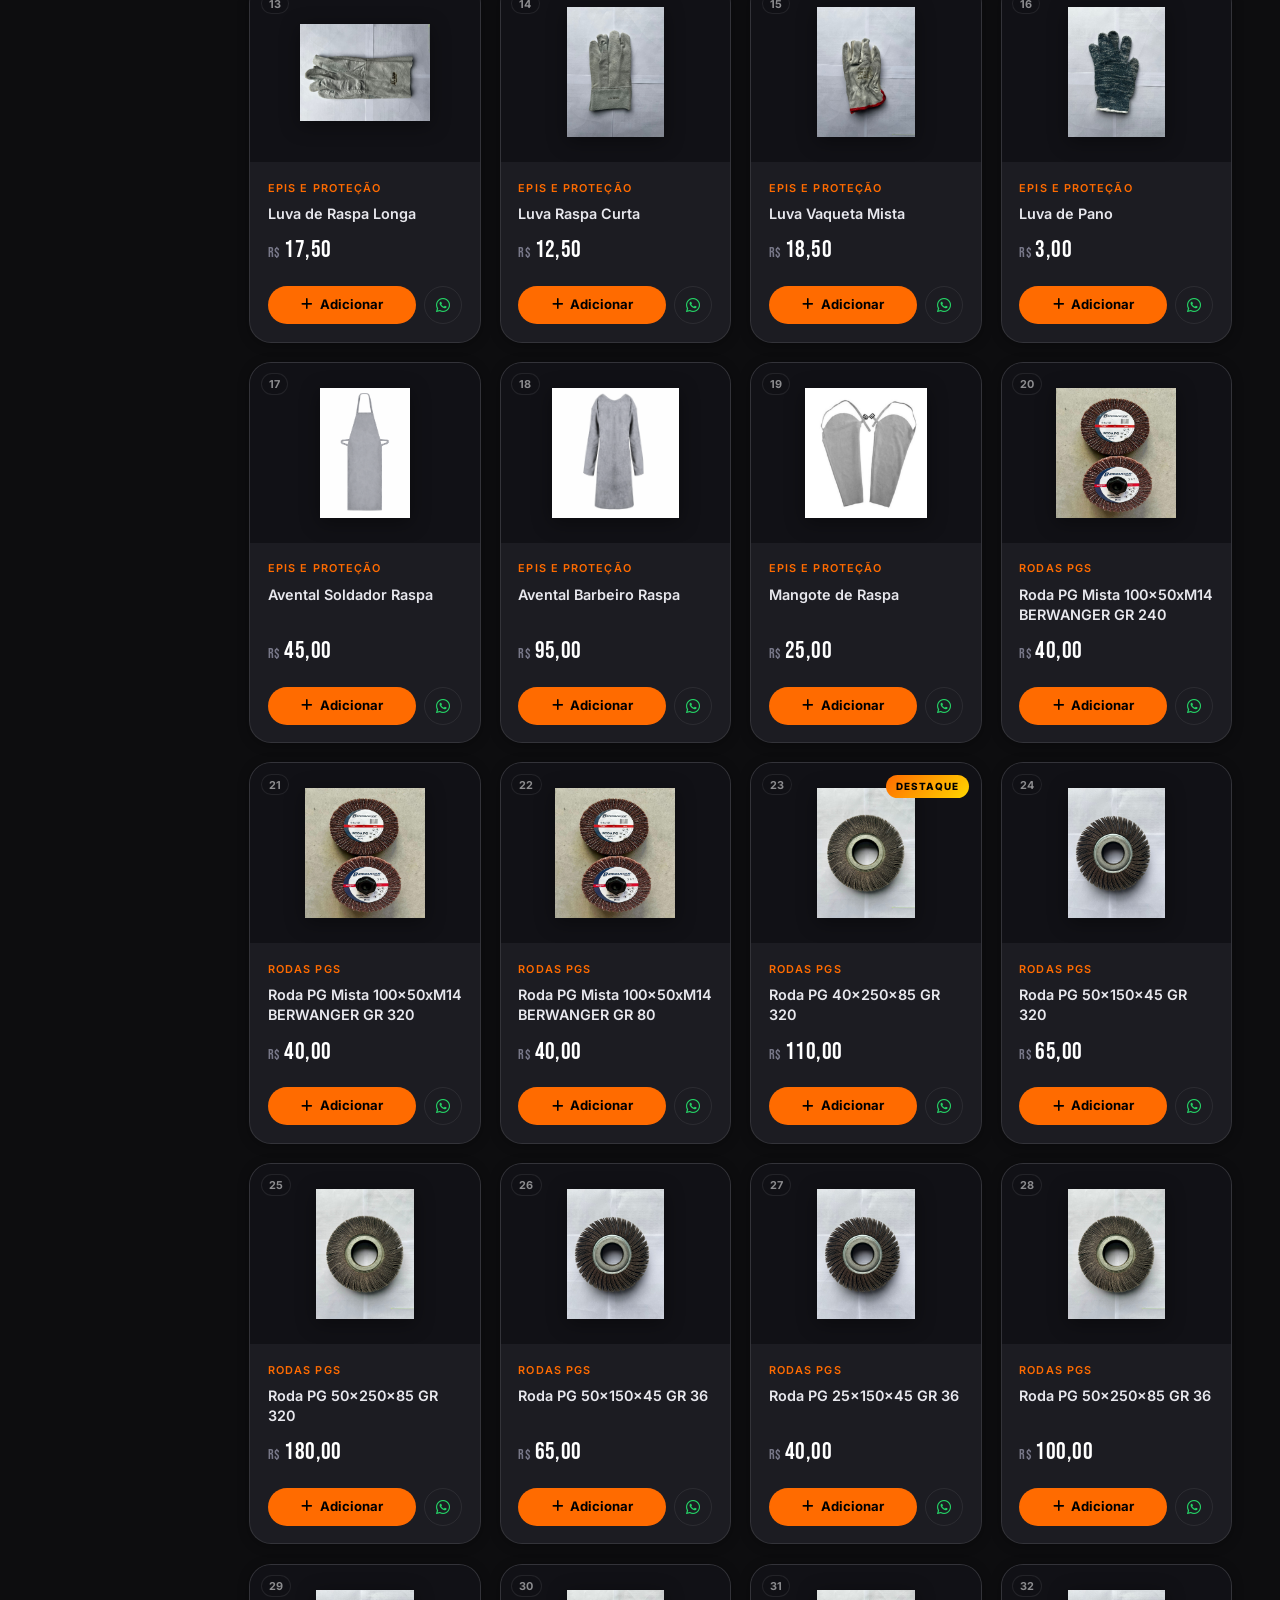
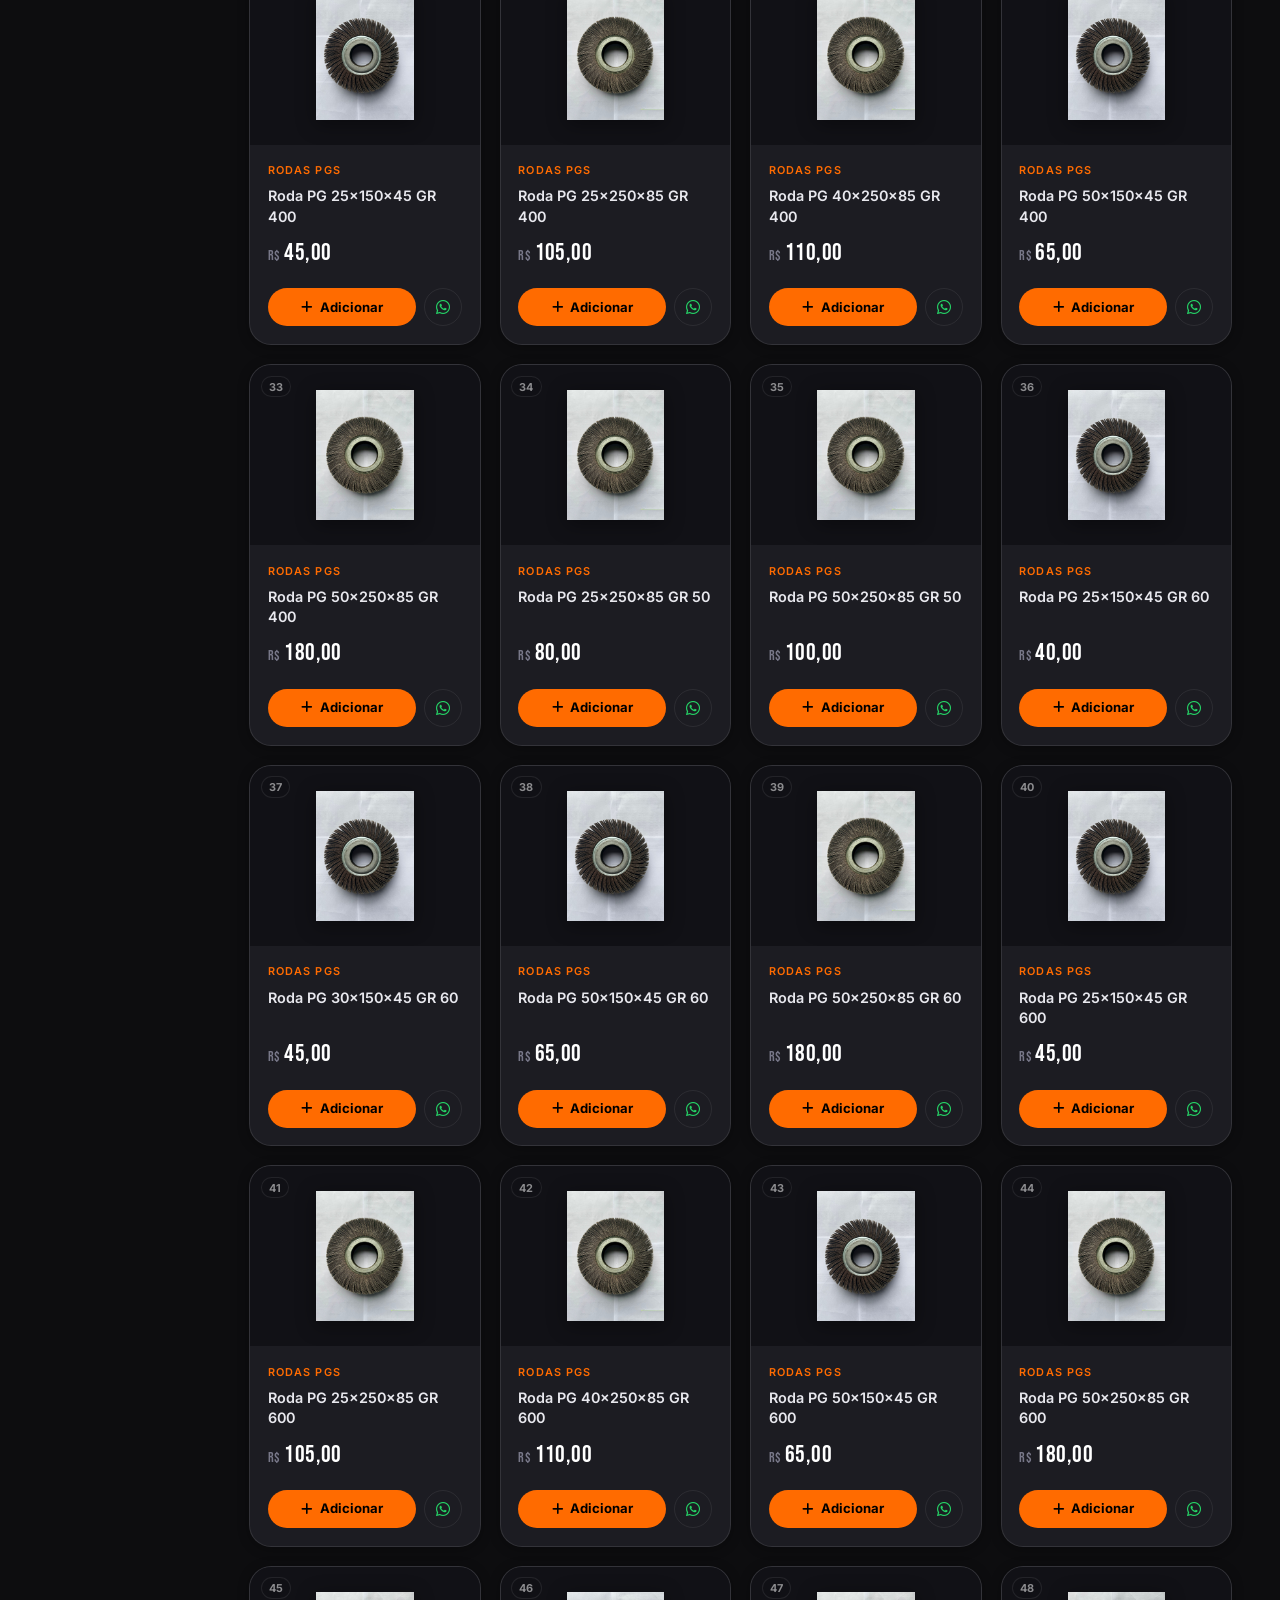
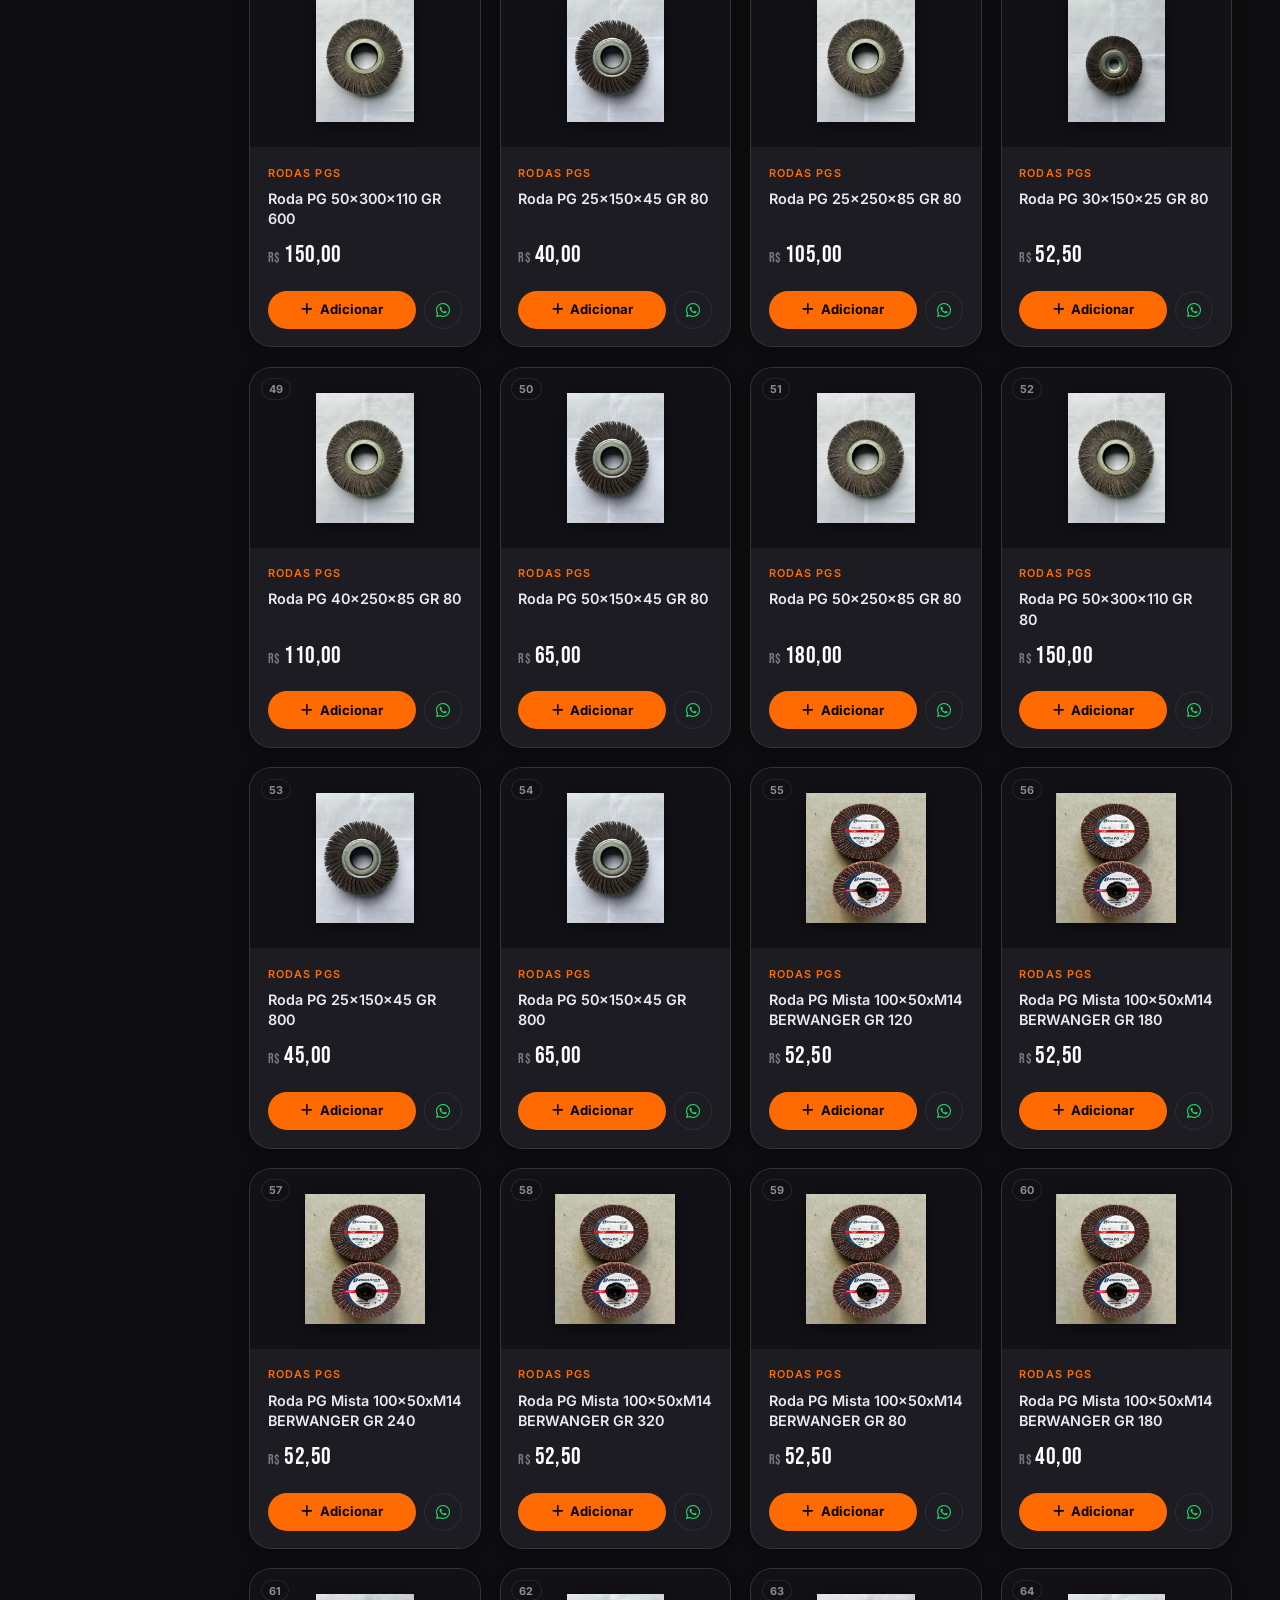
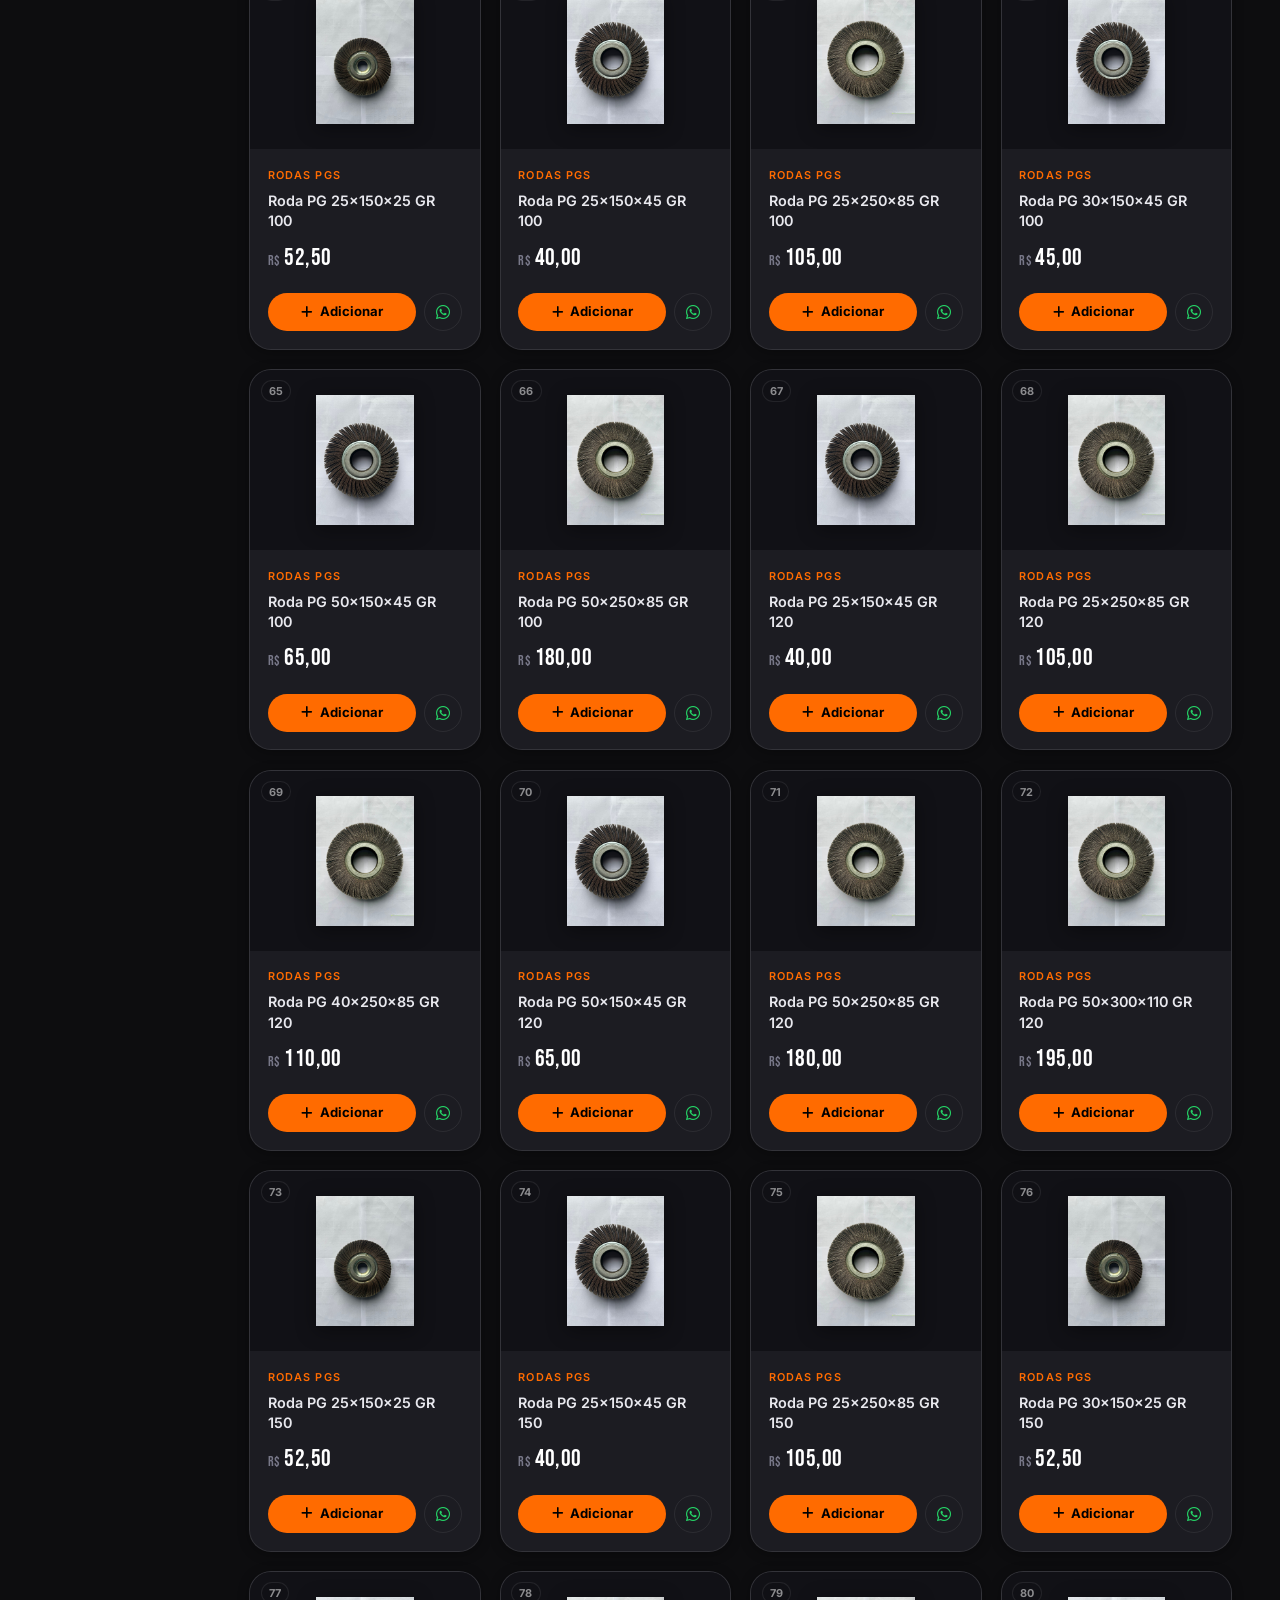
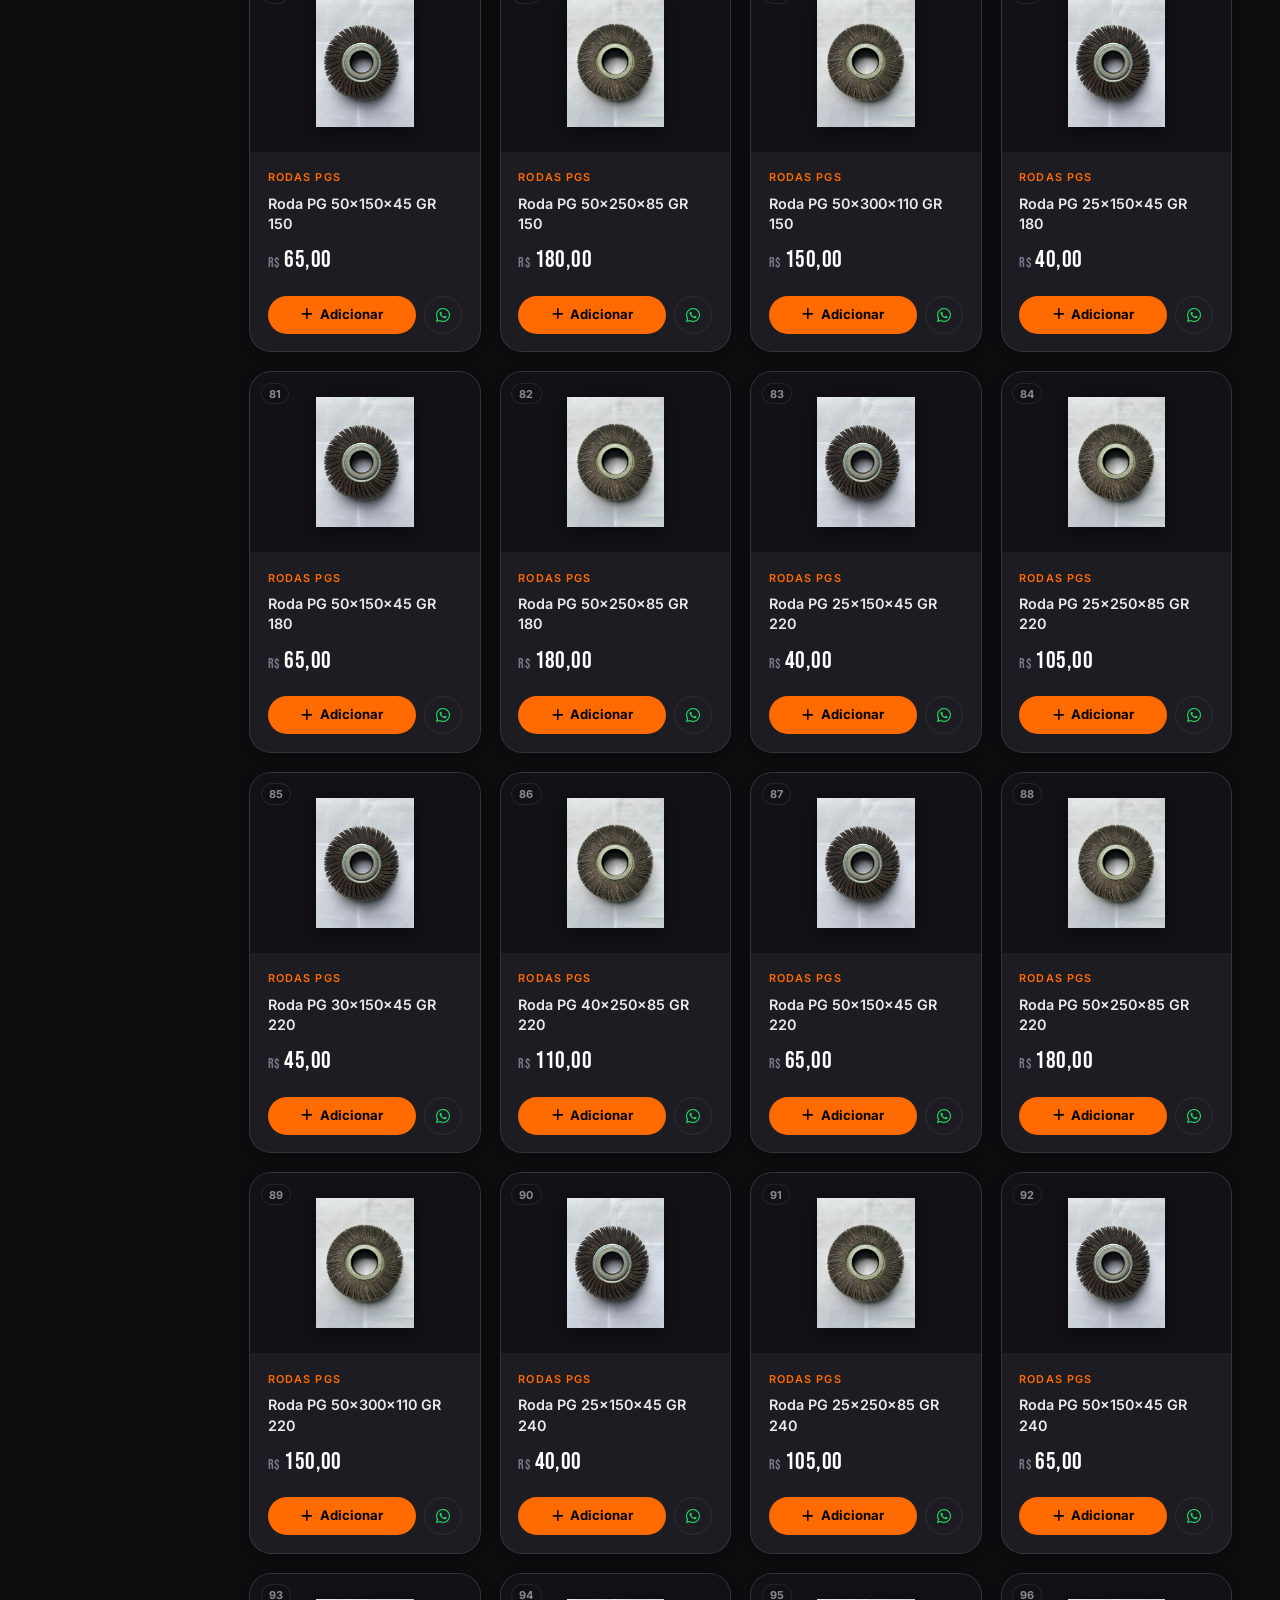
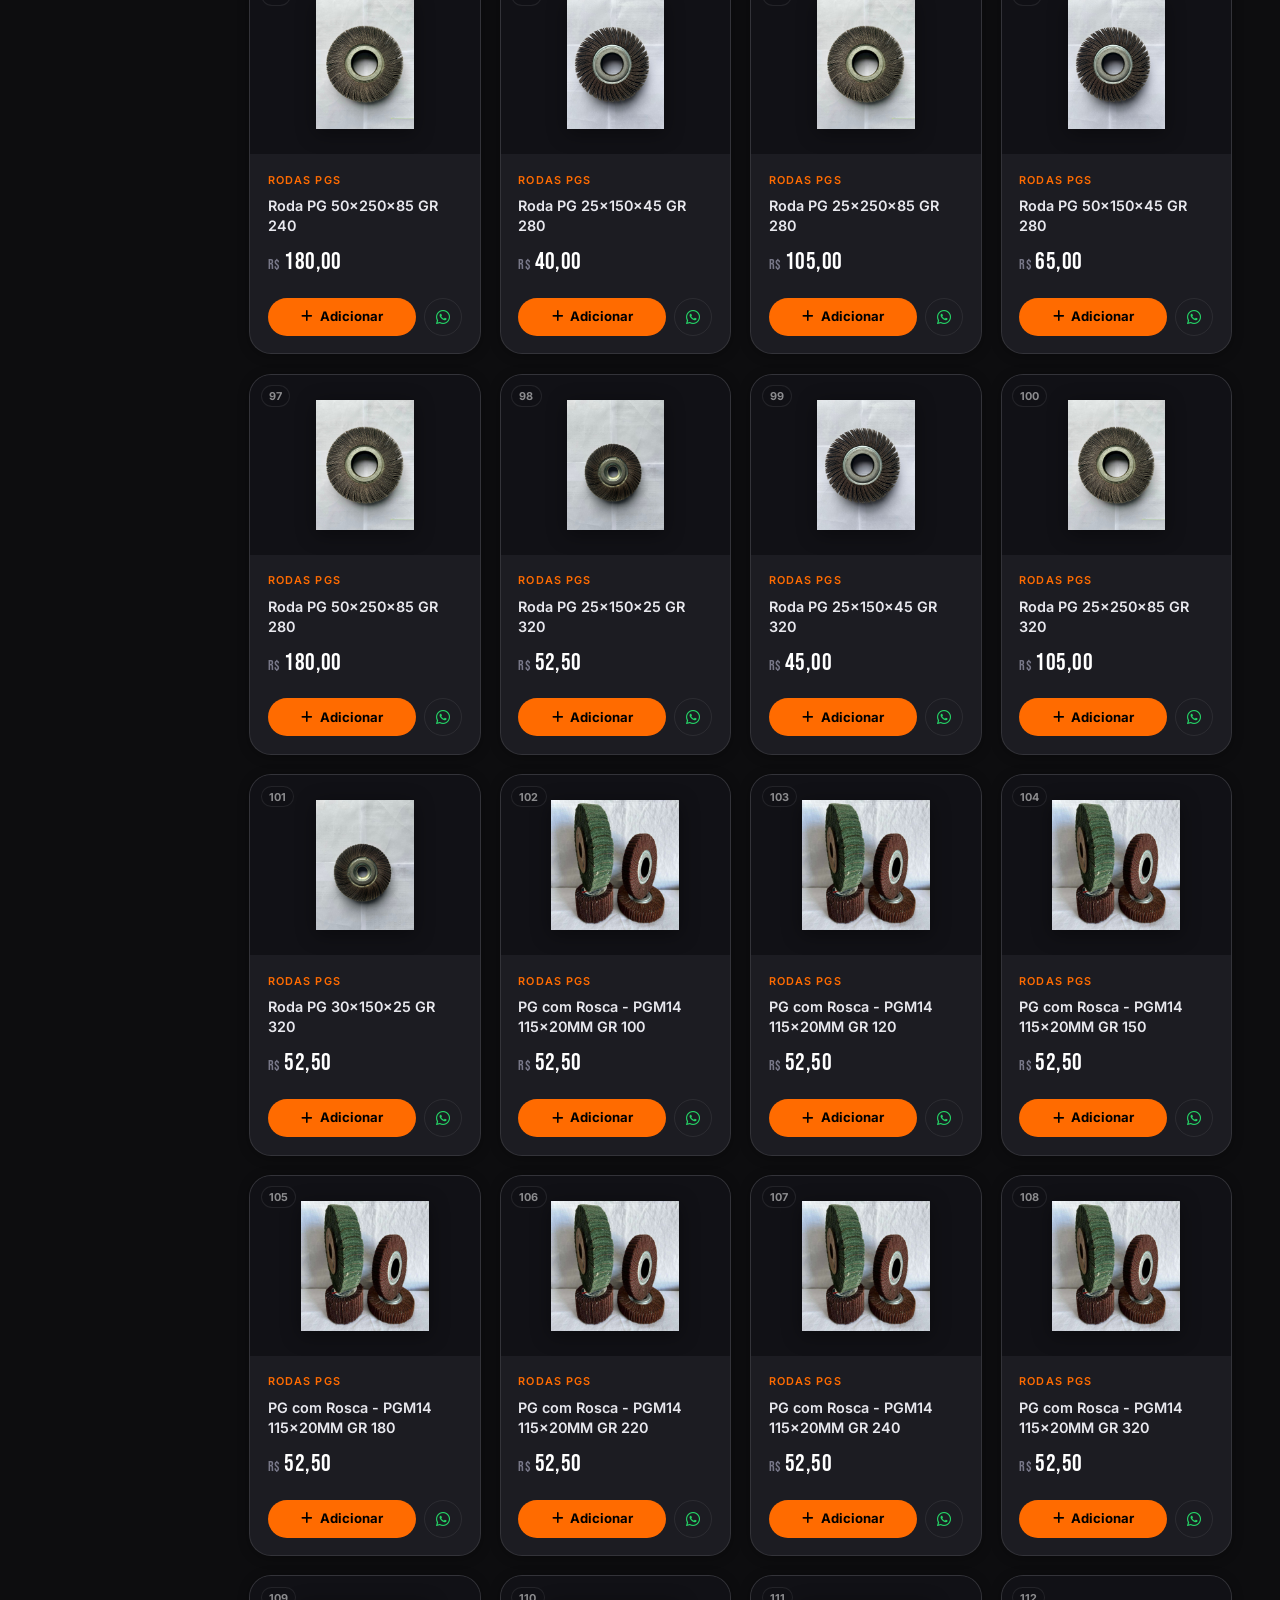
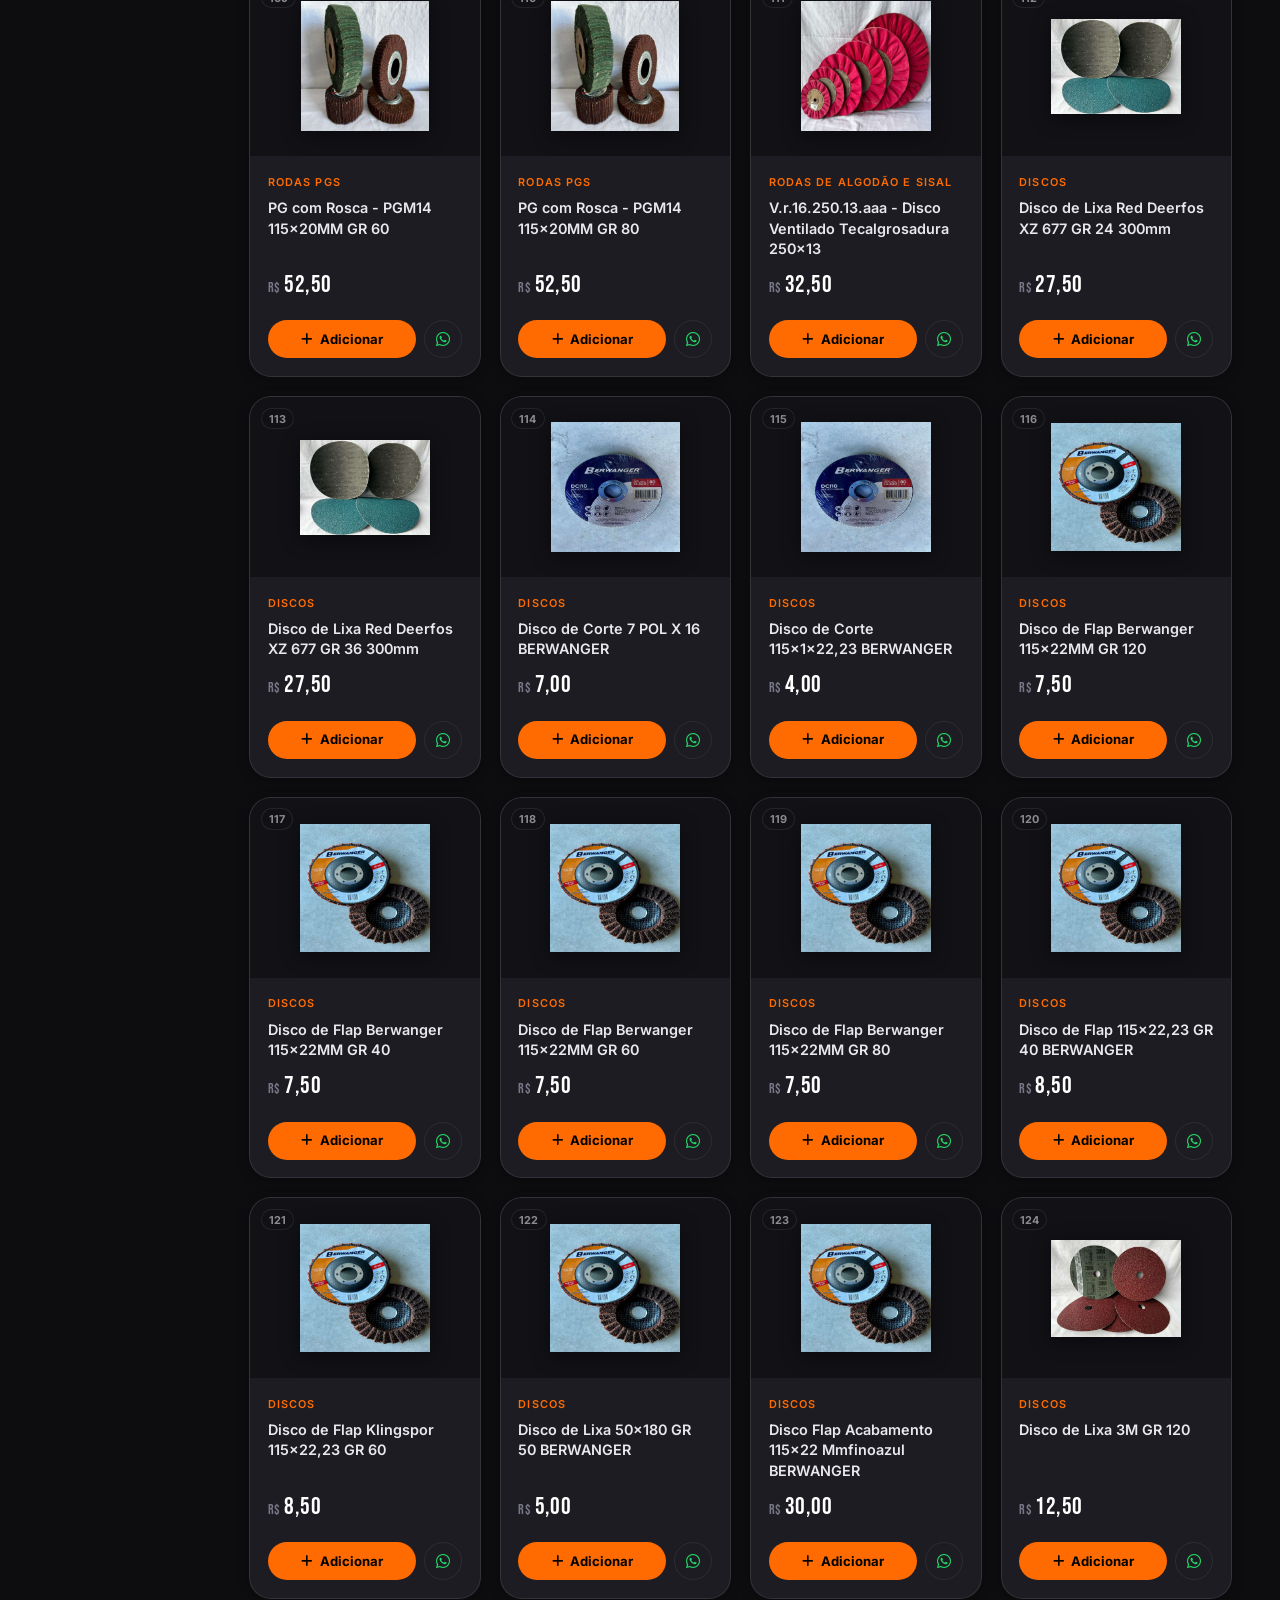
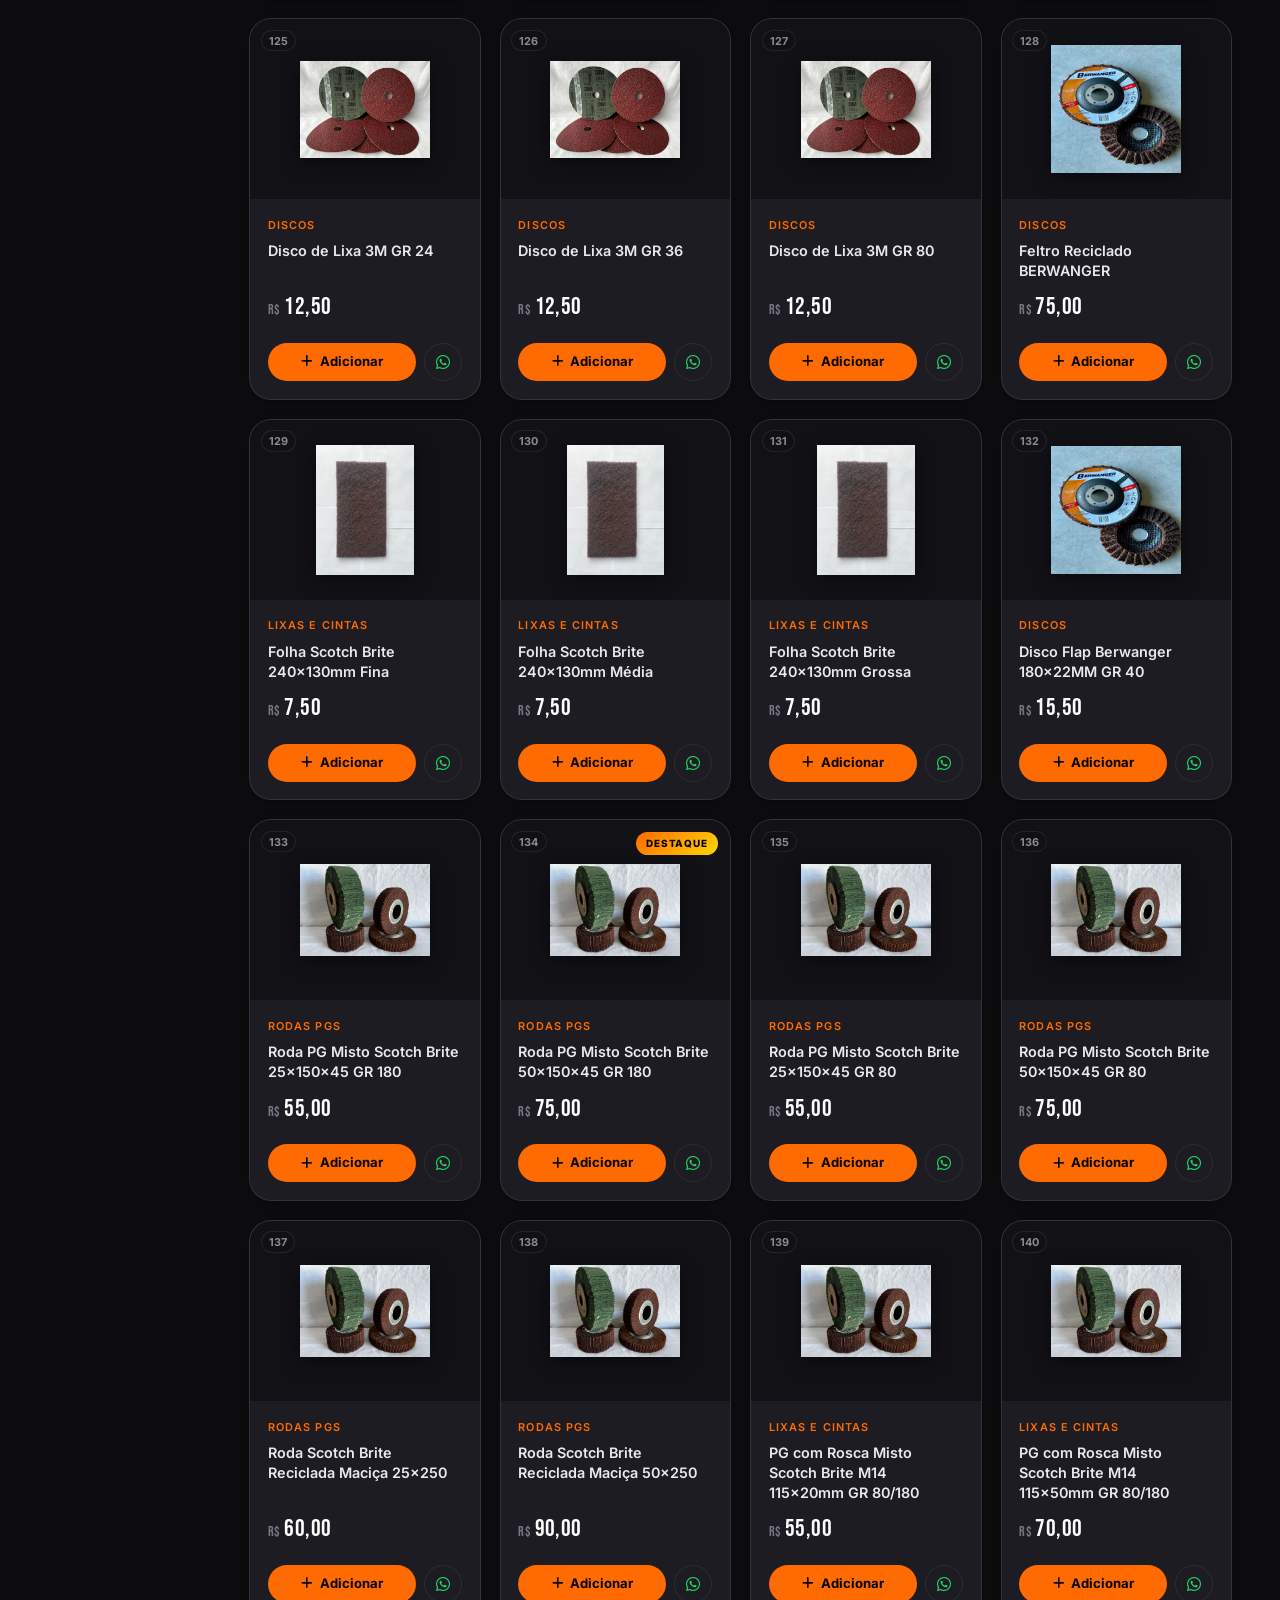
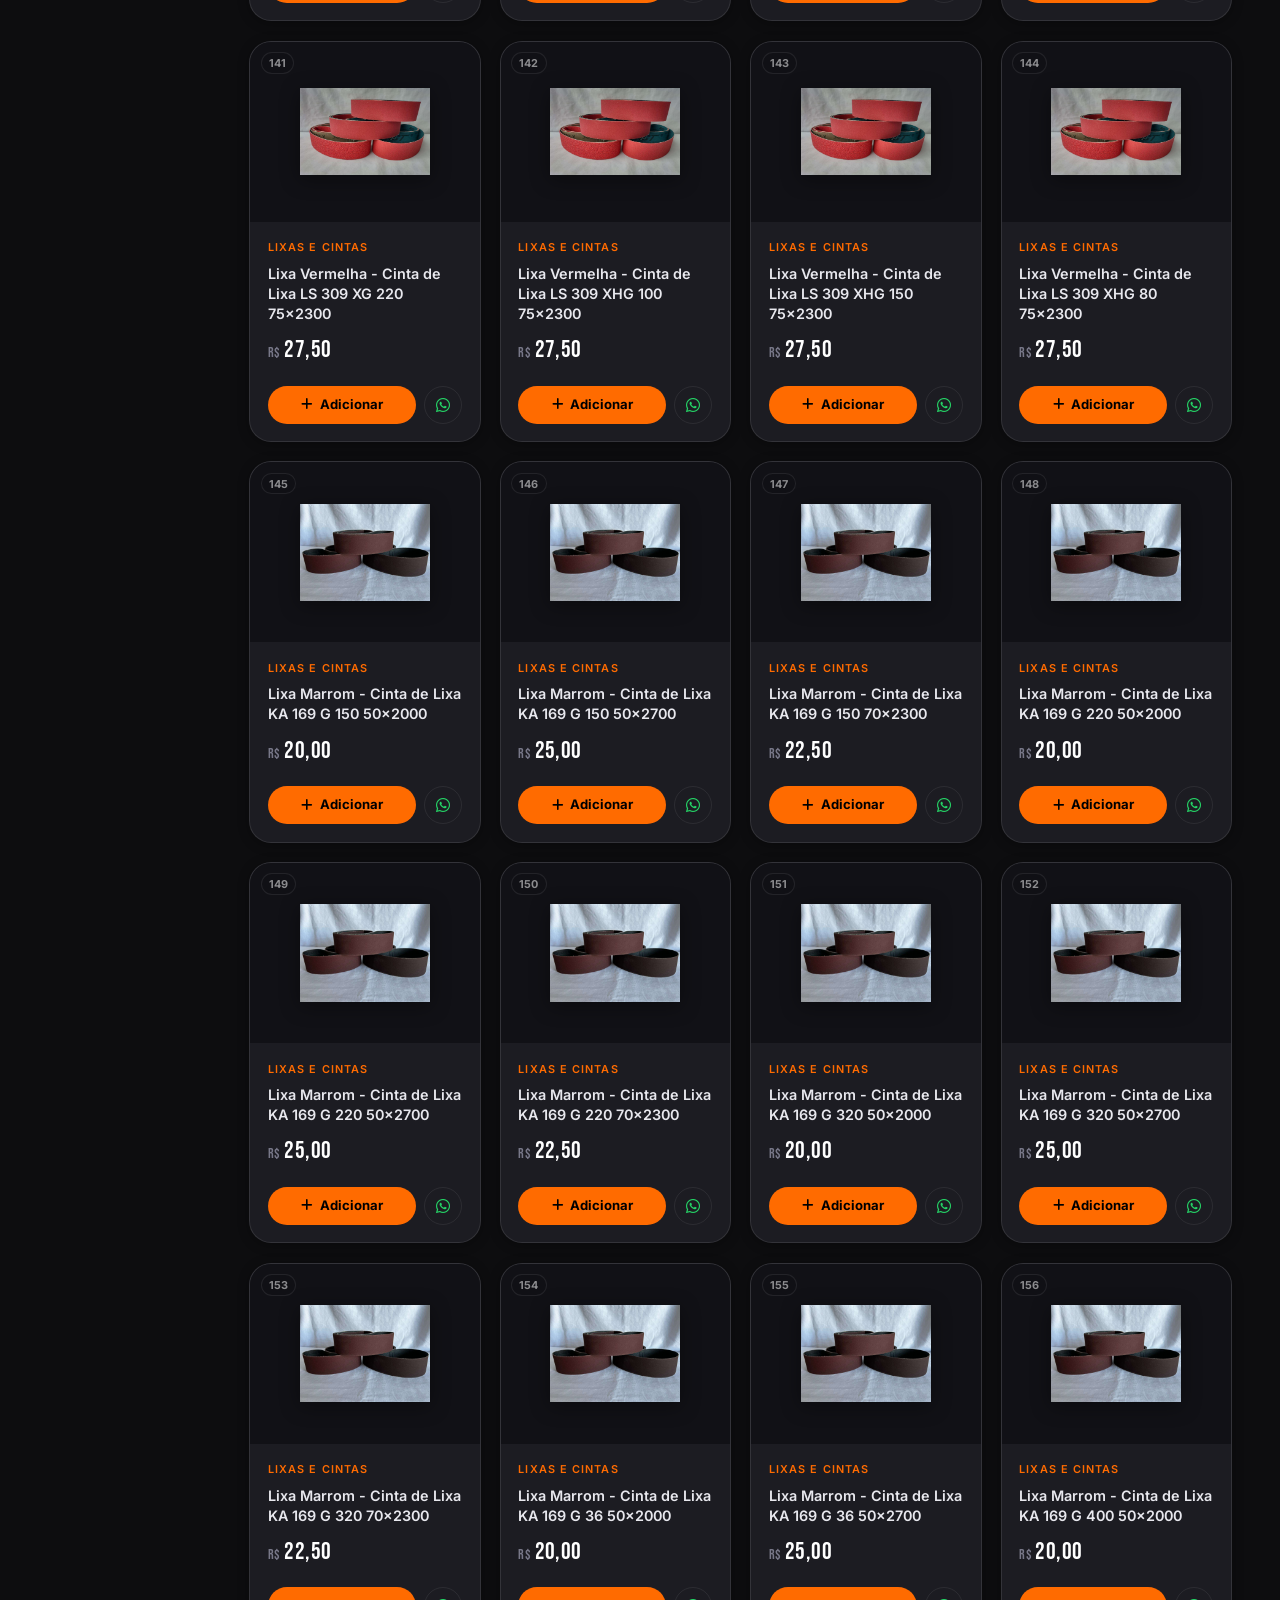
==== commit 02bbefe3: "up" ====
--- a/catalogo.html
+++ b/catalogo.html
@@ -302,7 +302,7 @@
 
 <script src="https://cdn.jsdelivr.net/npm/bootstrap@5.3.2/dist/js/bootstrap.bundle.min.js"></script>
 <script src="js/config.js"></script>
-<script src="js/data.js?v=20260430-product-numbers"></script>
+<script src="js/data.js?v=20260430-berwanger-discos"></script>
 <script src="js/catalogo.js?v=20260430-floating-cart"></script>
 </body>
 </html>
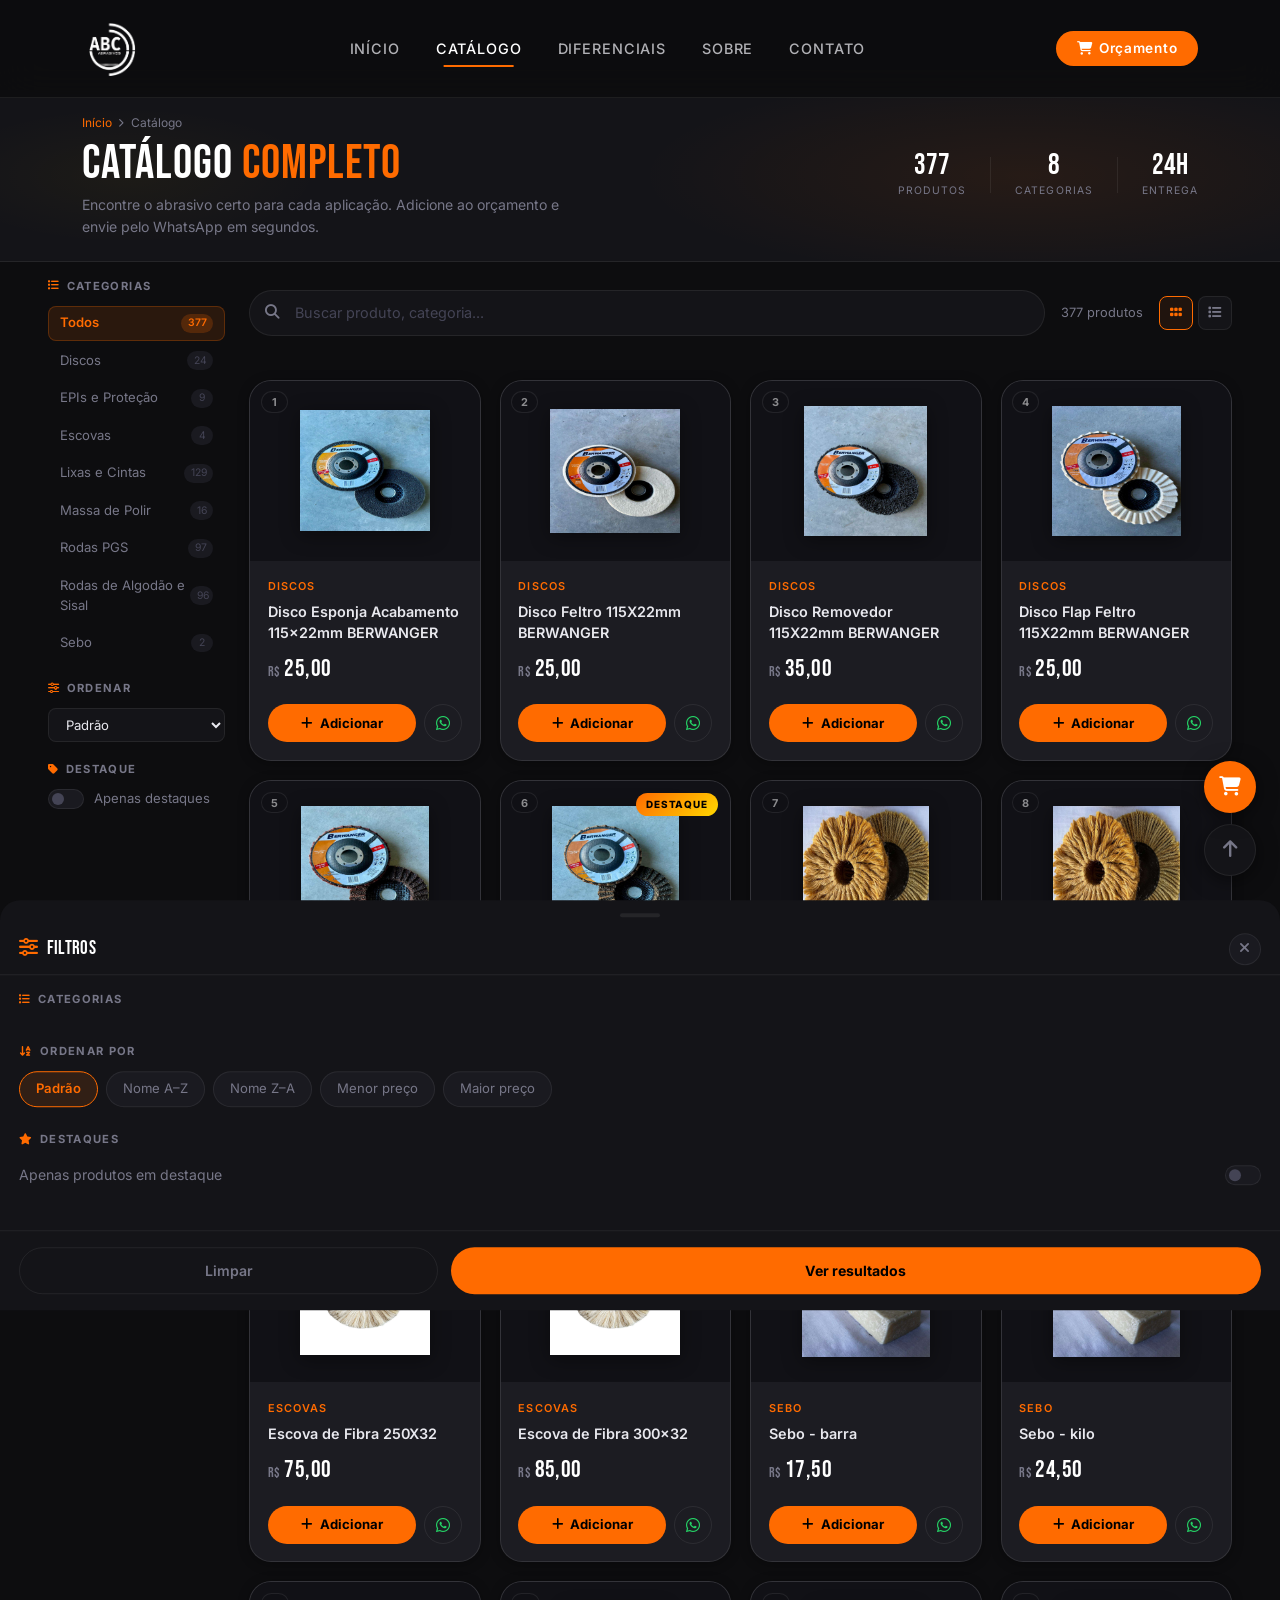
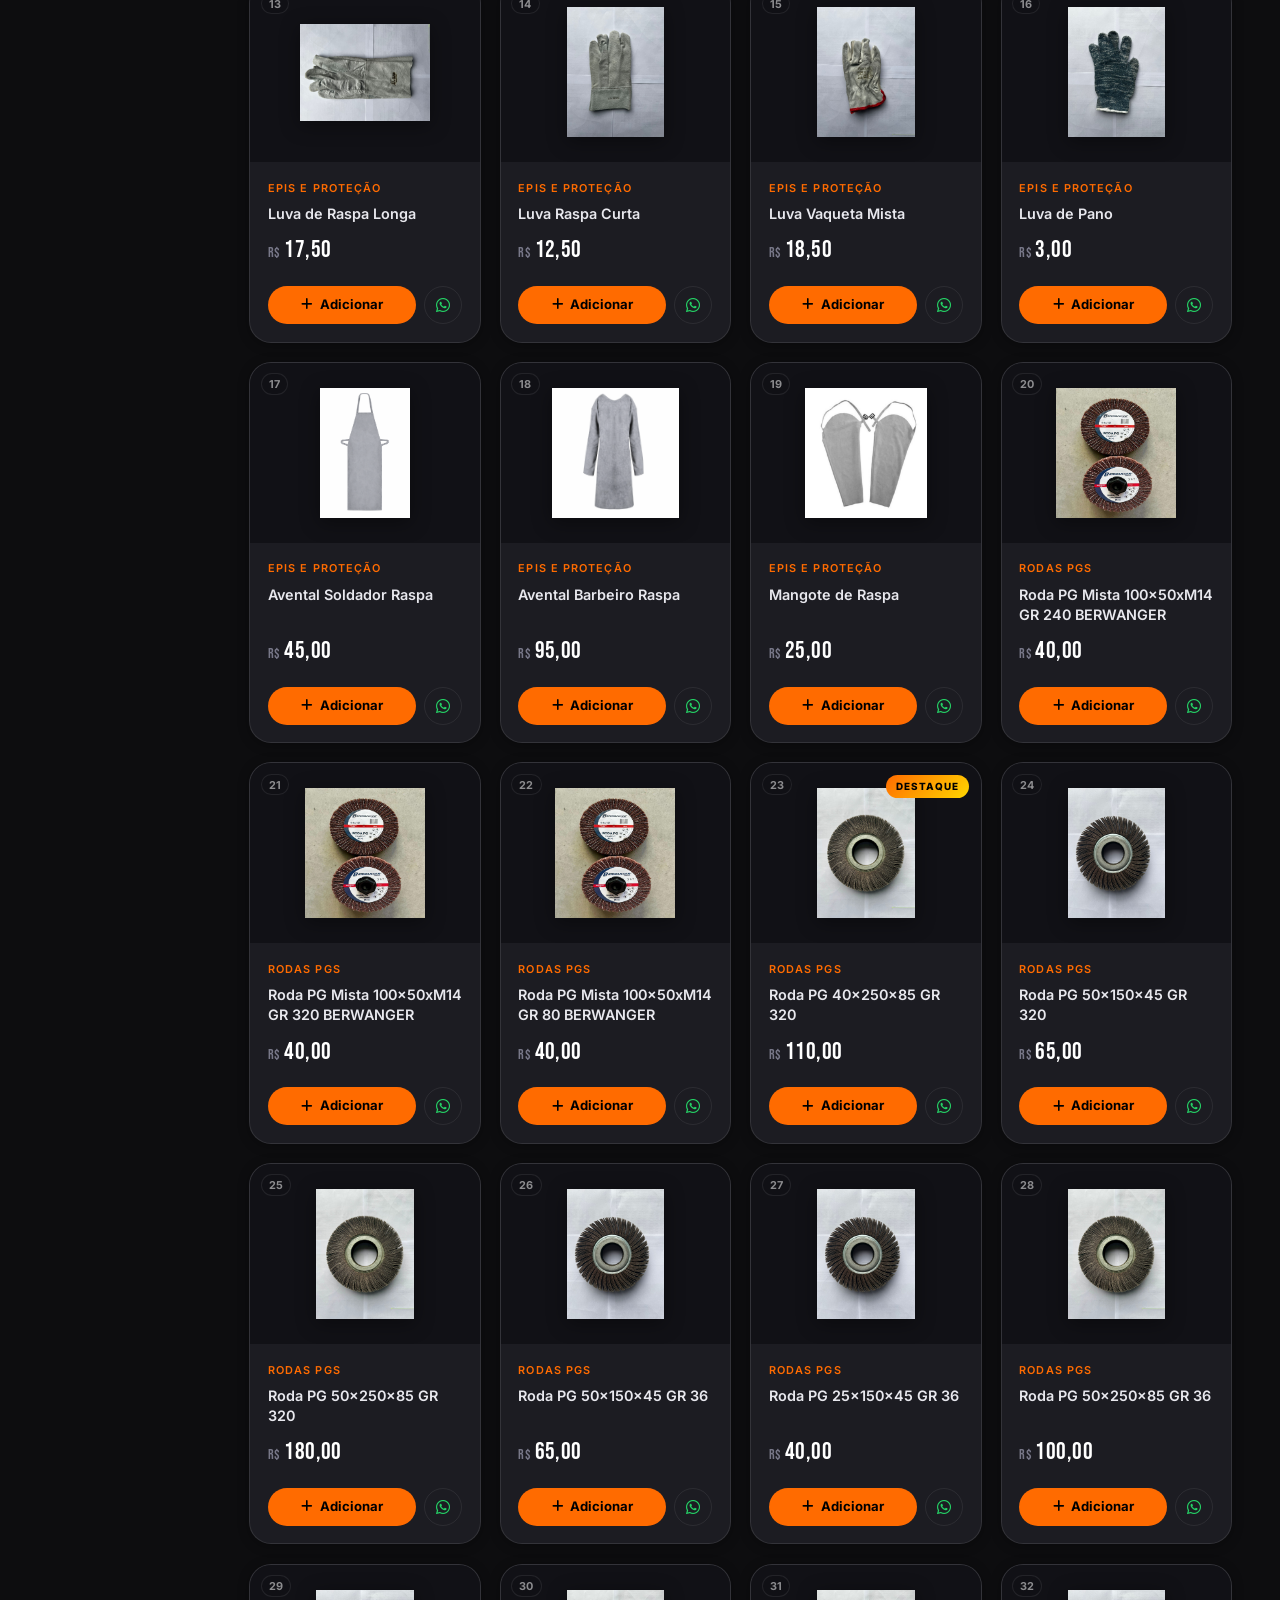
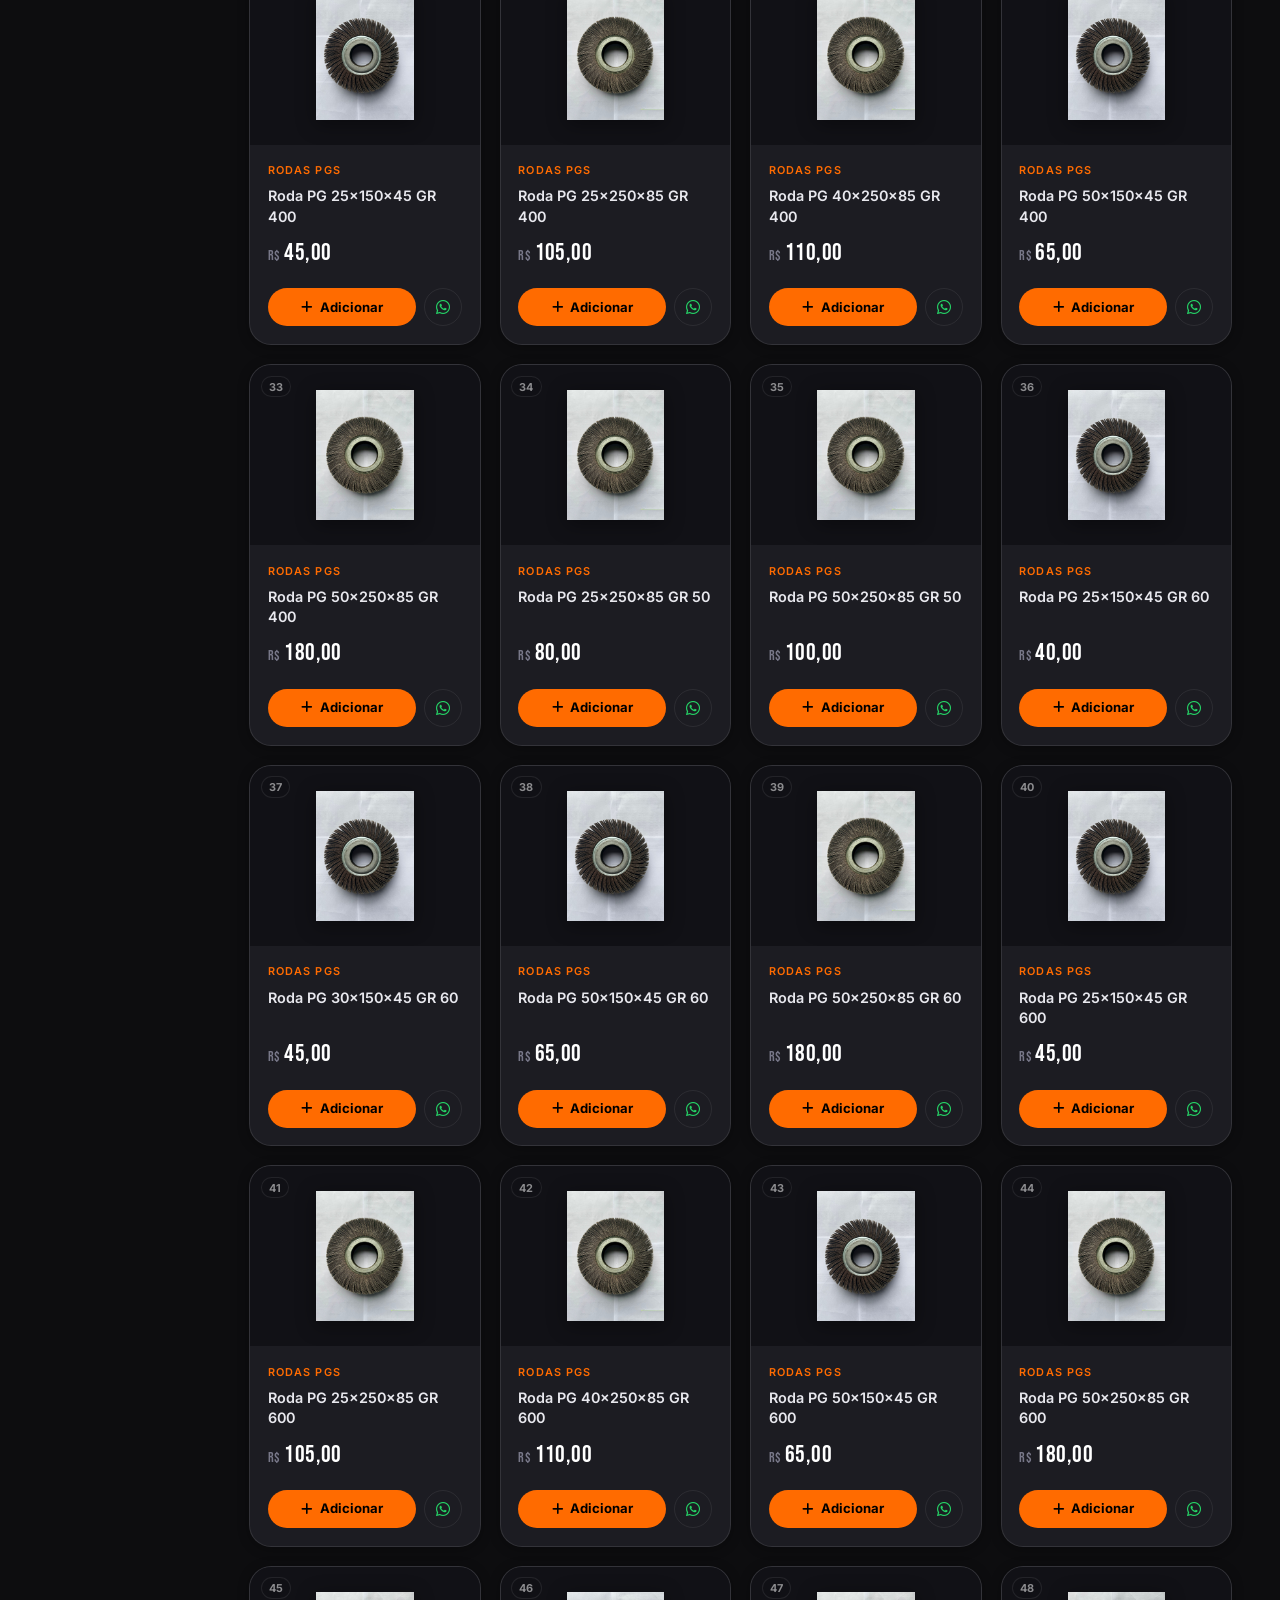
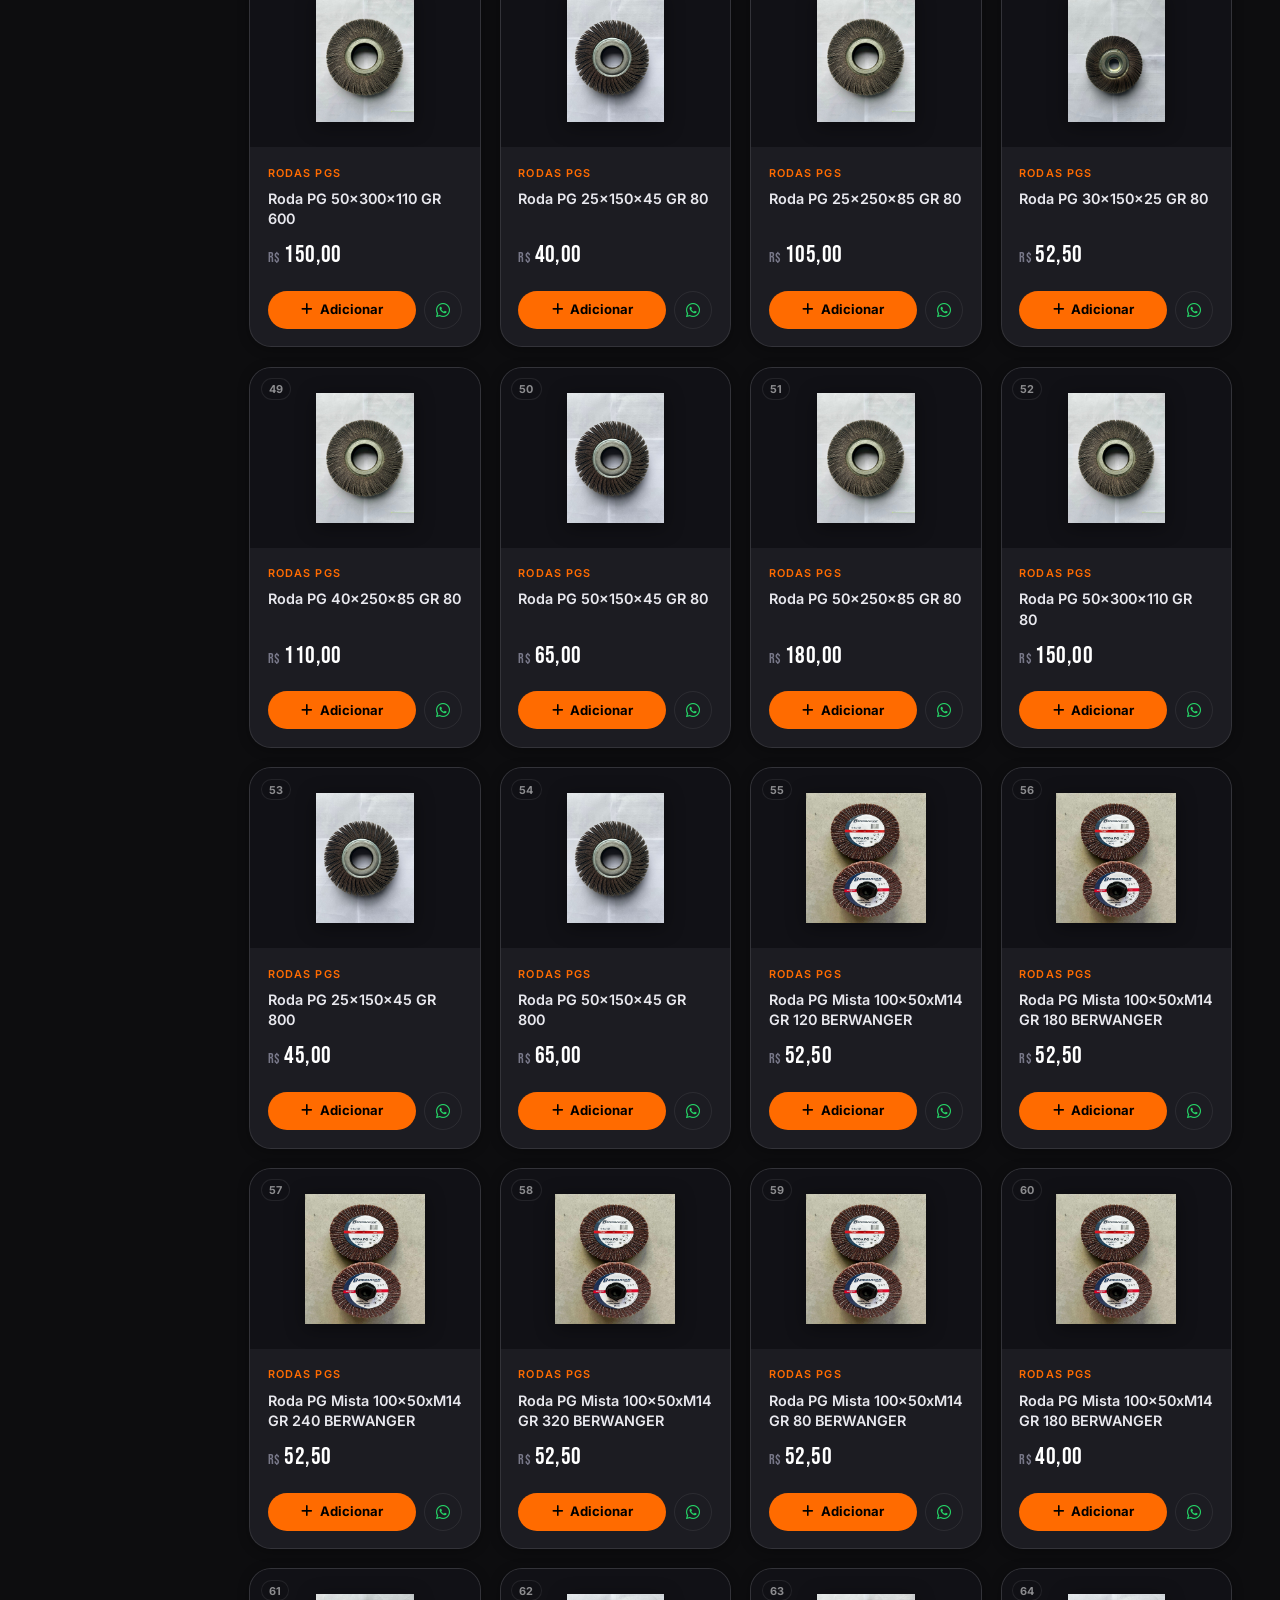
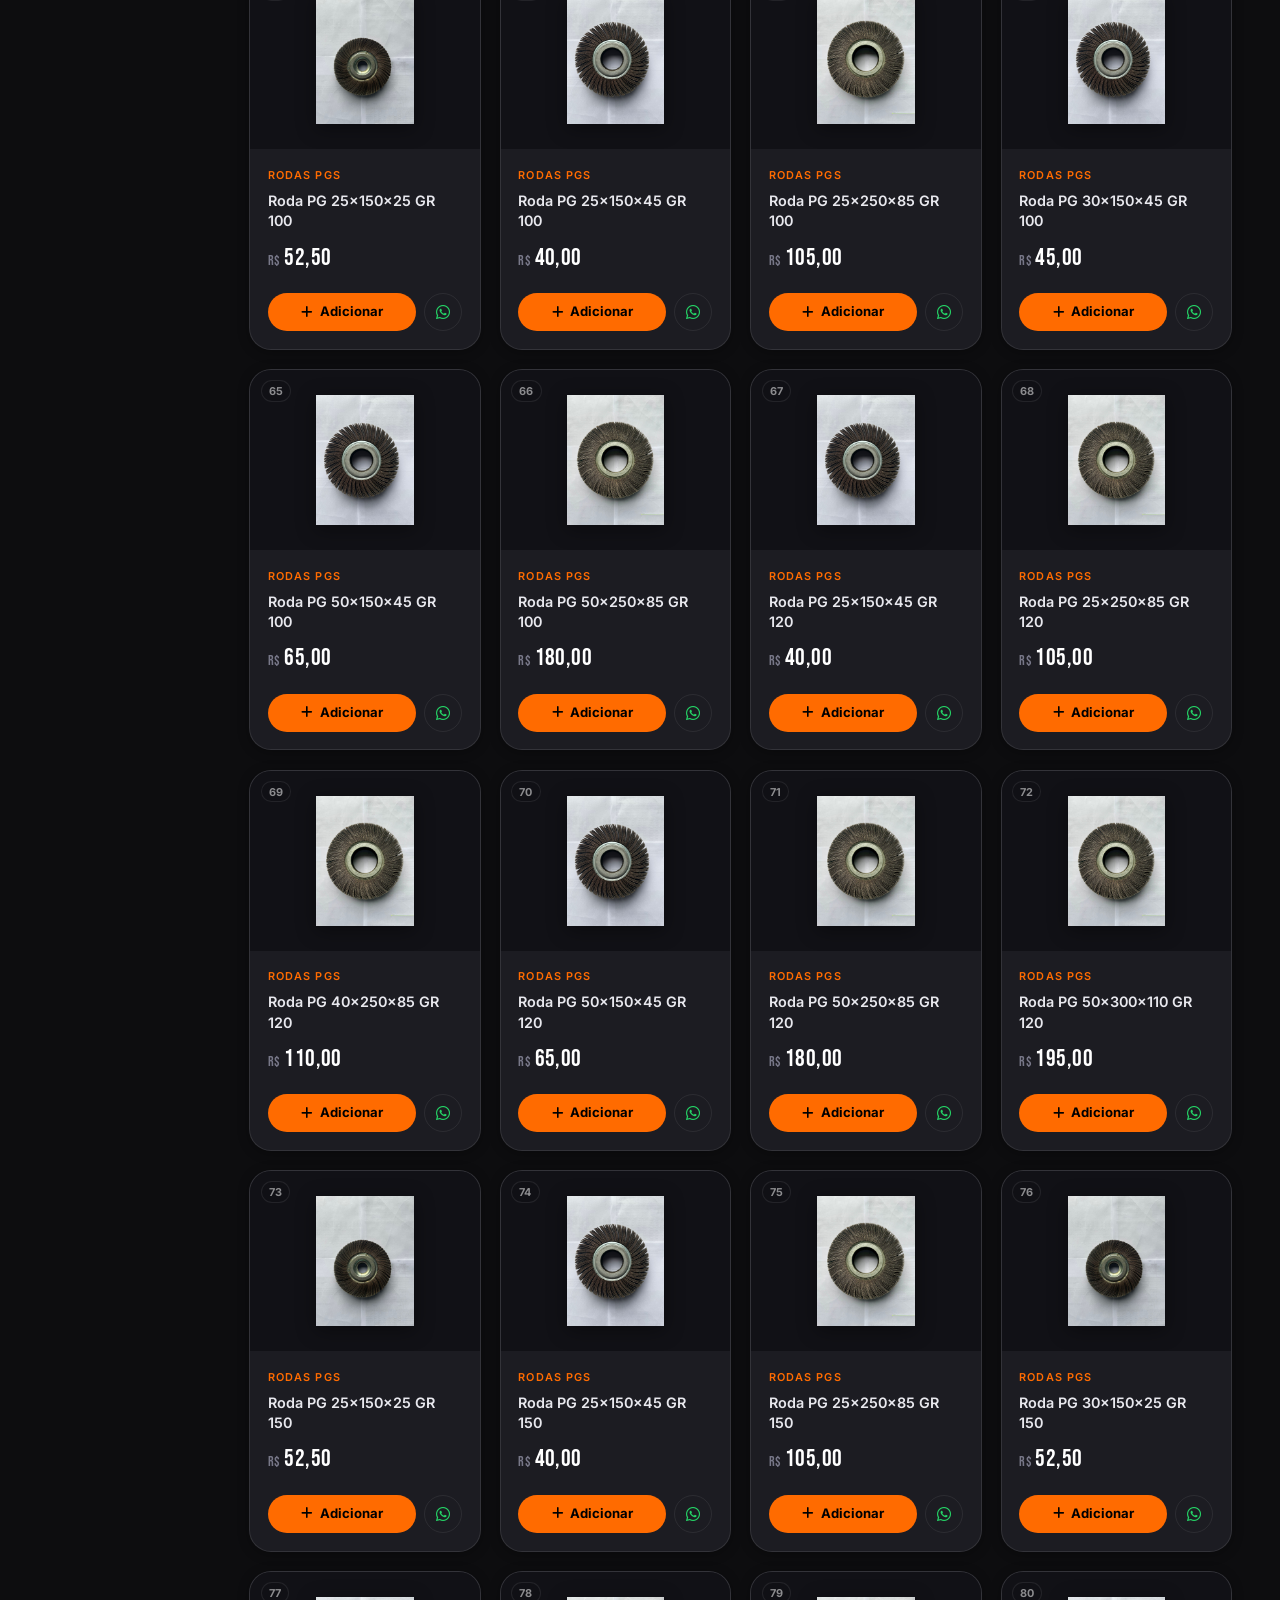
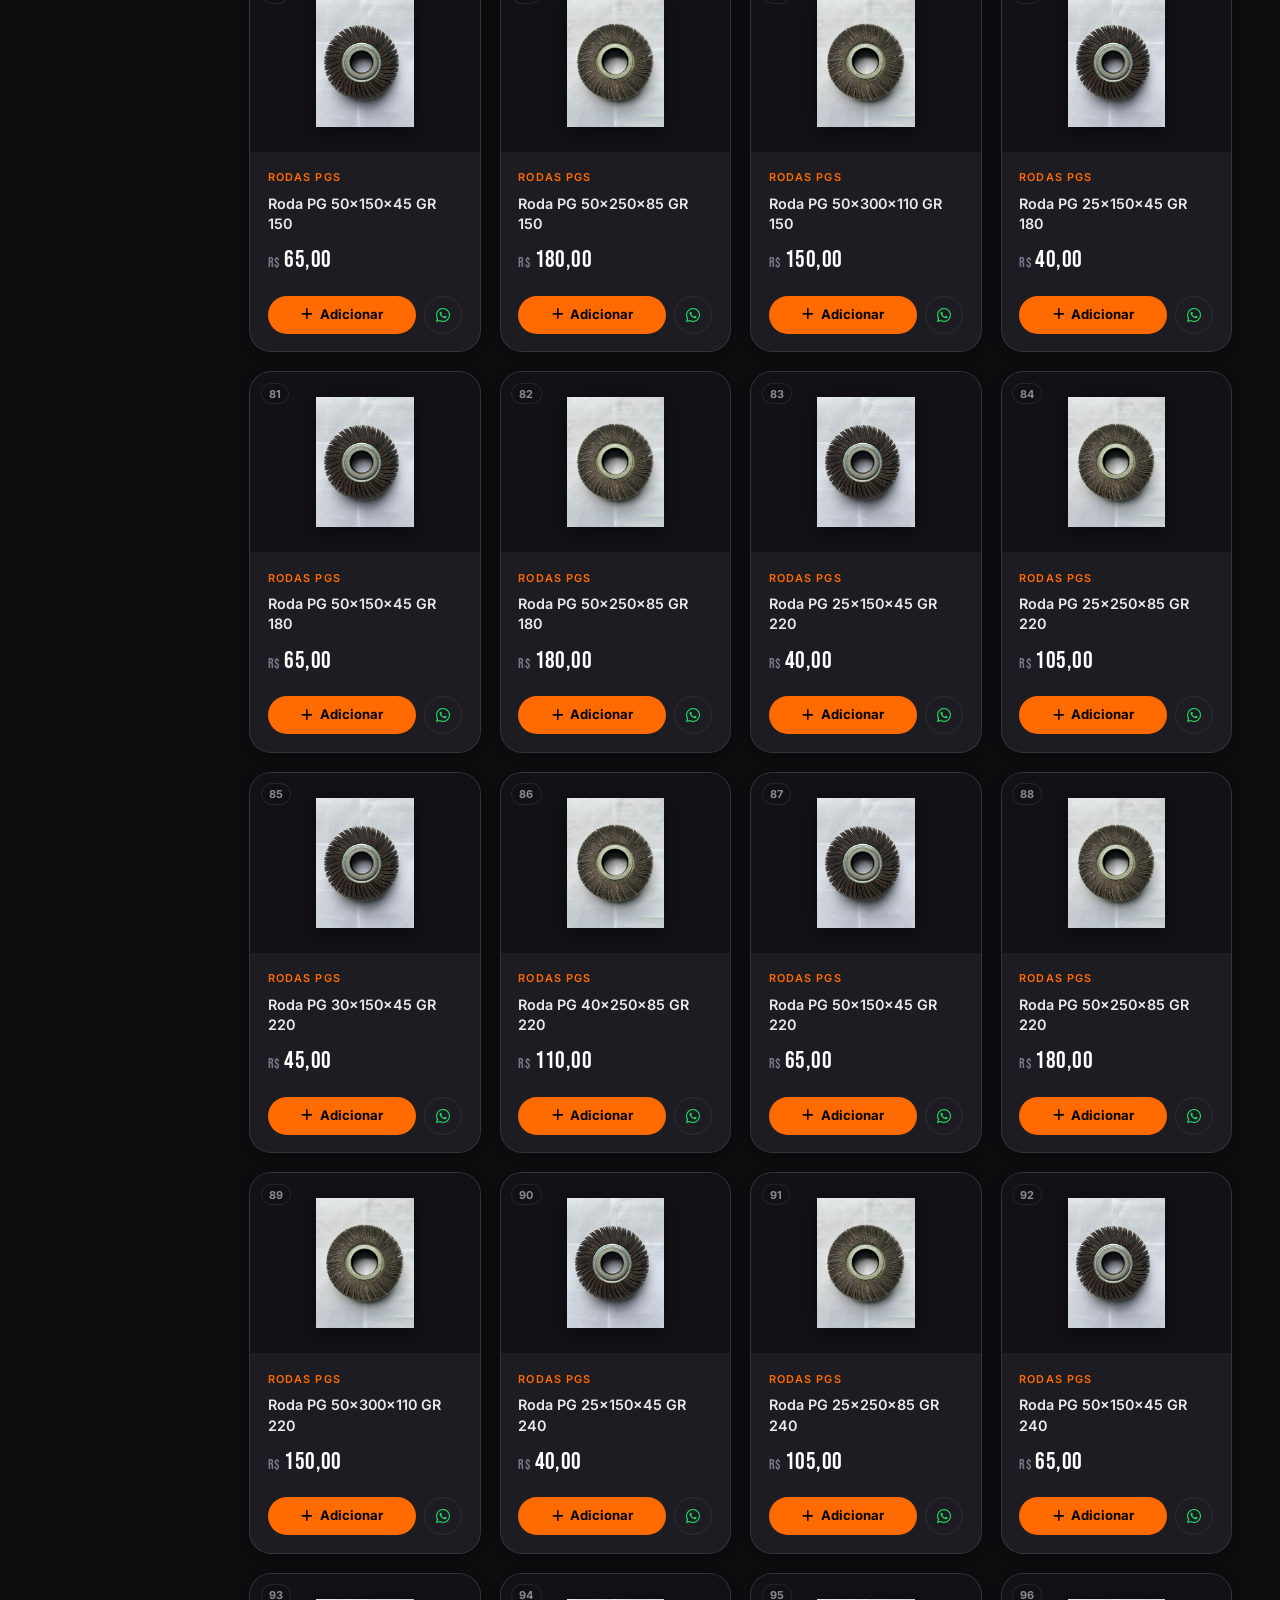
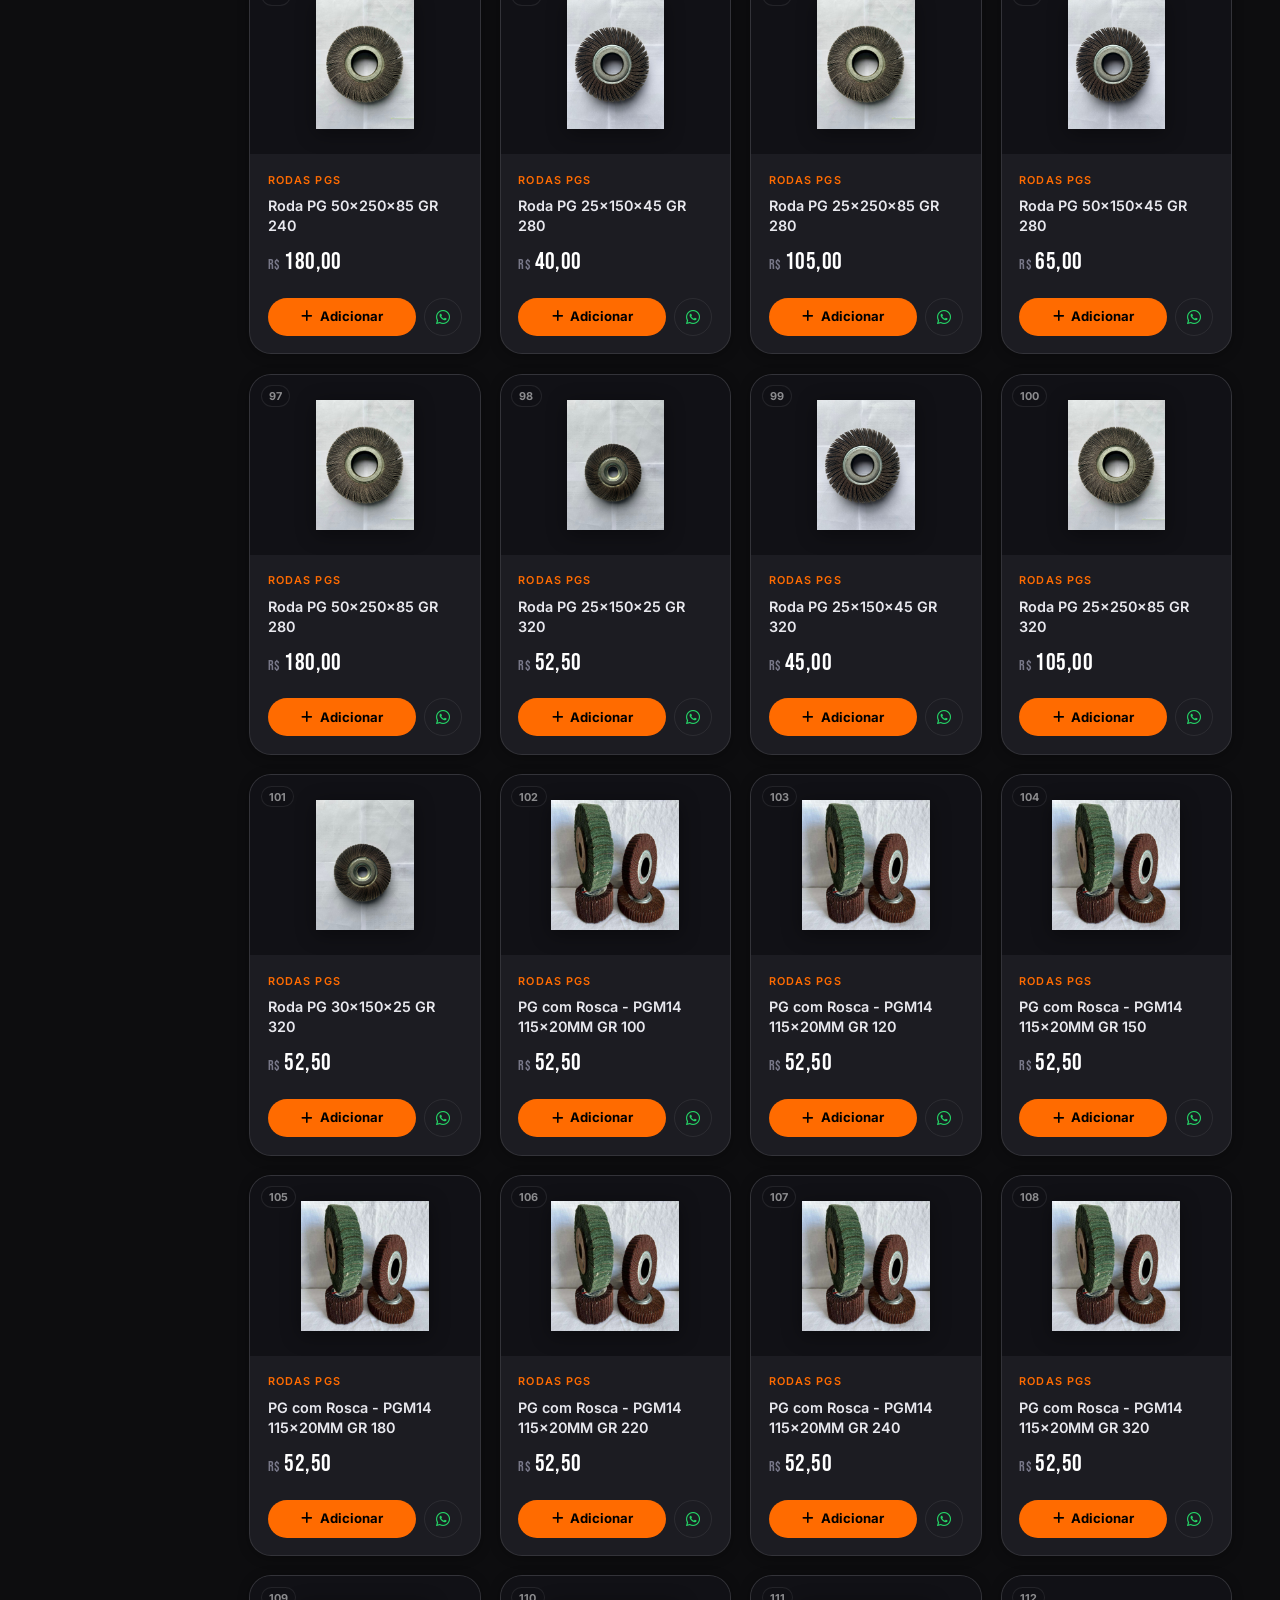
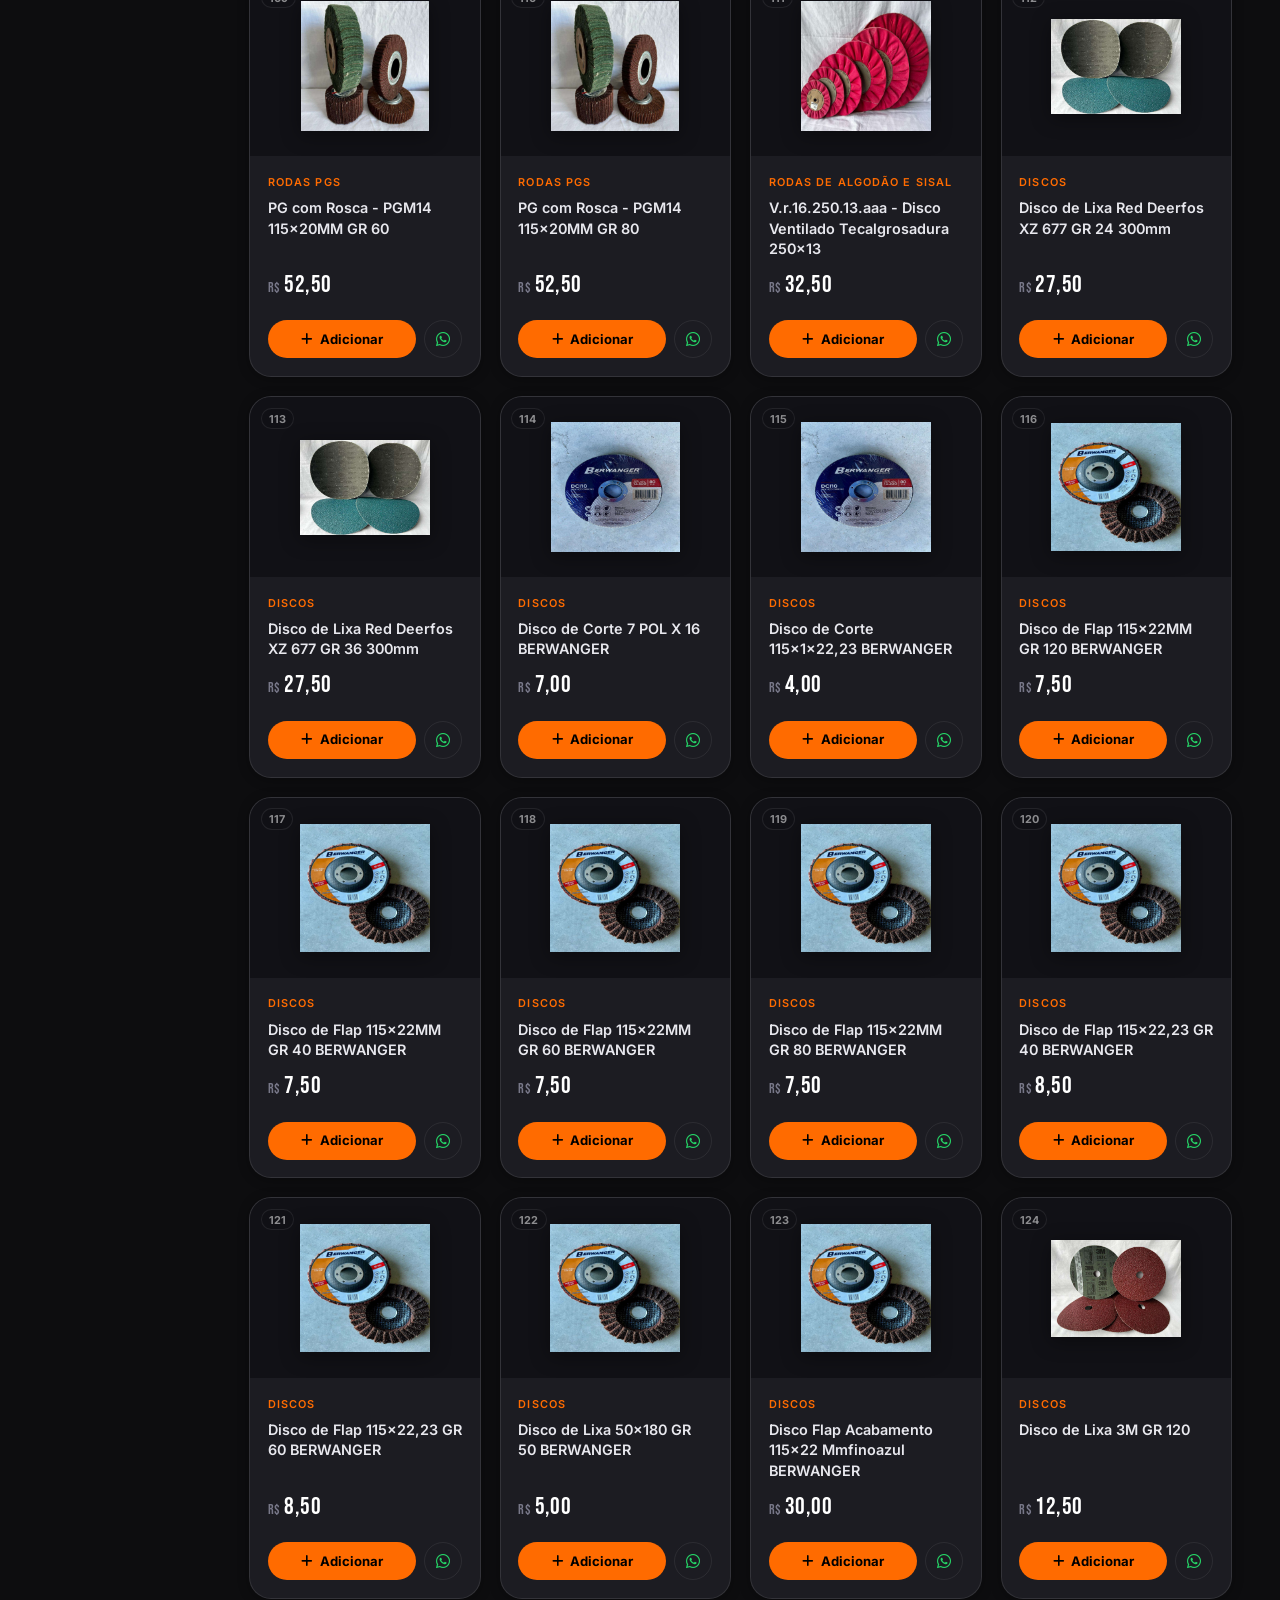
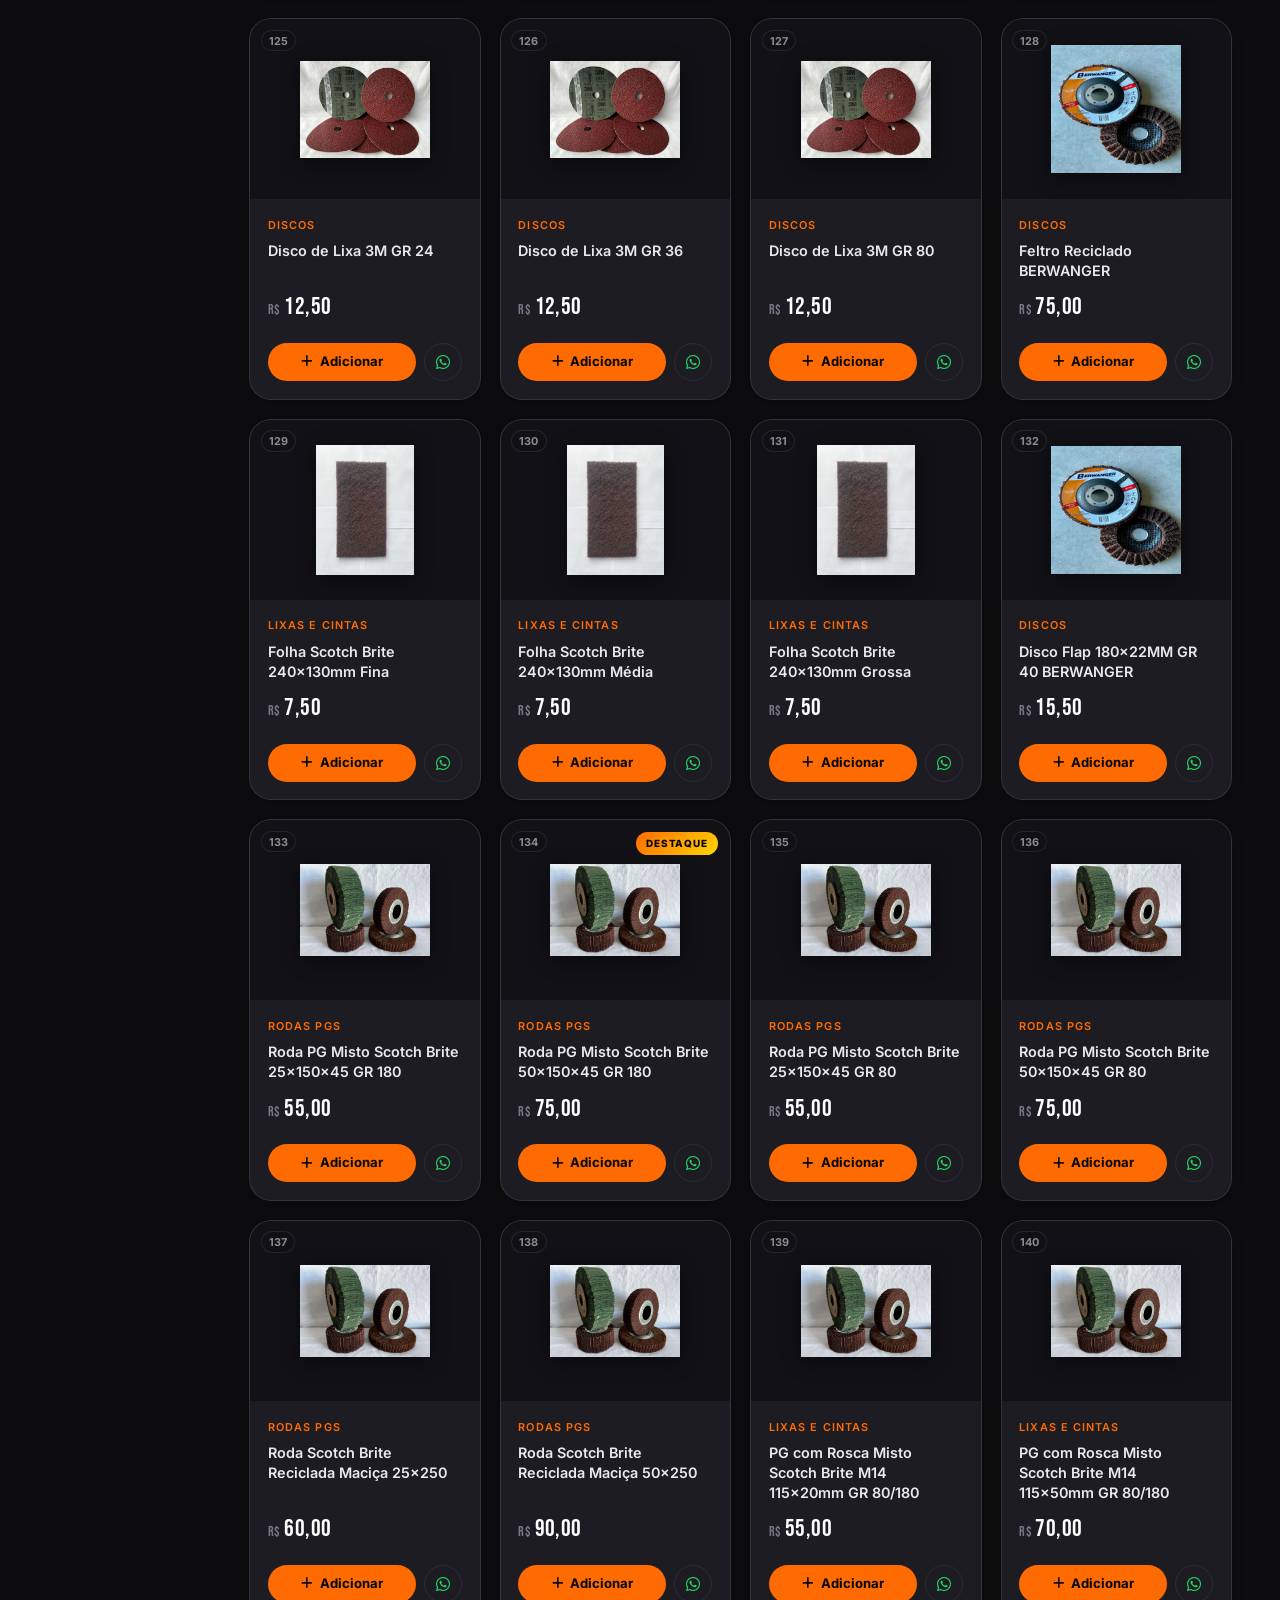
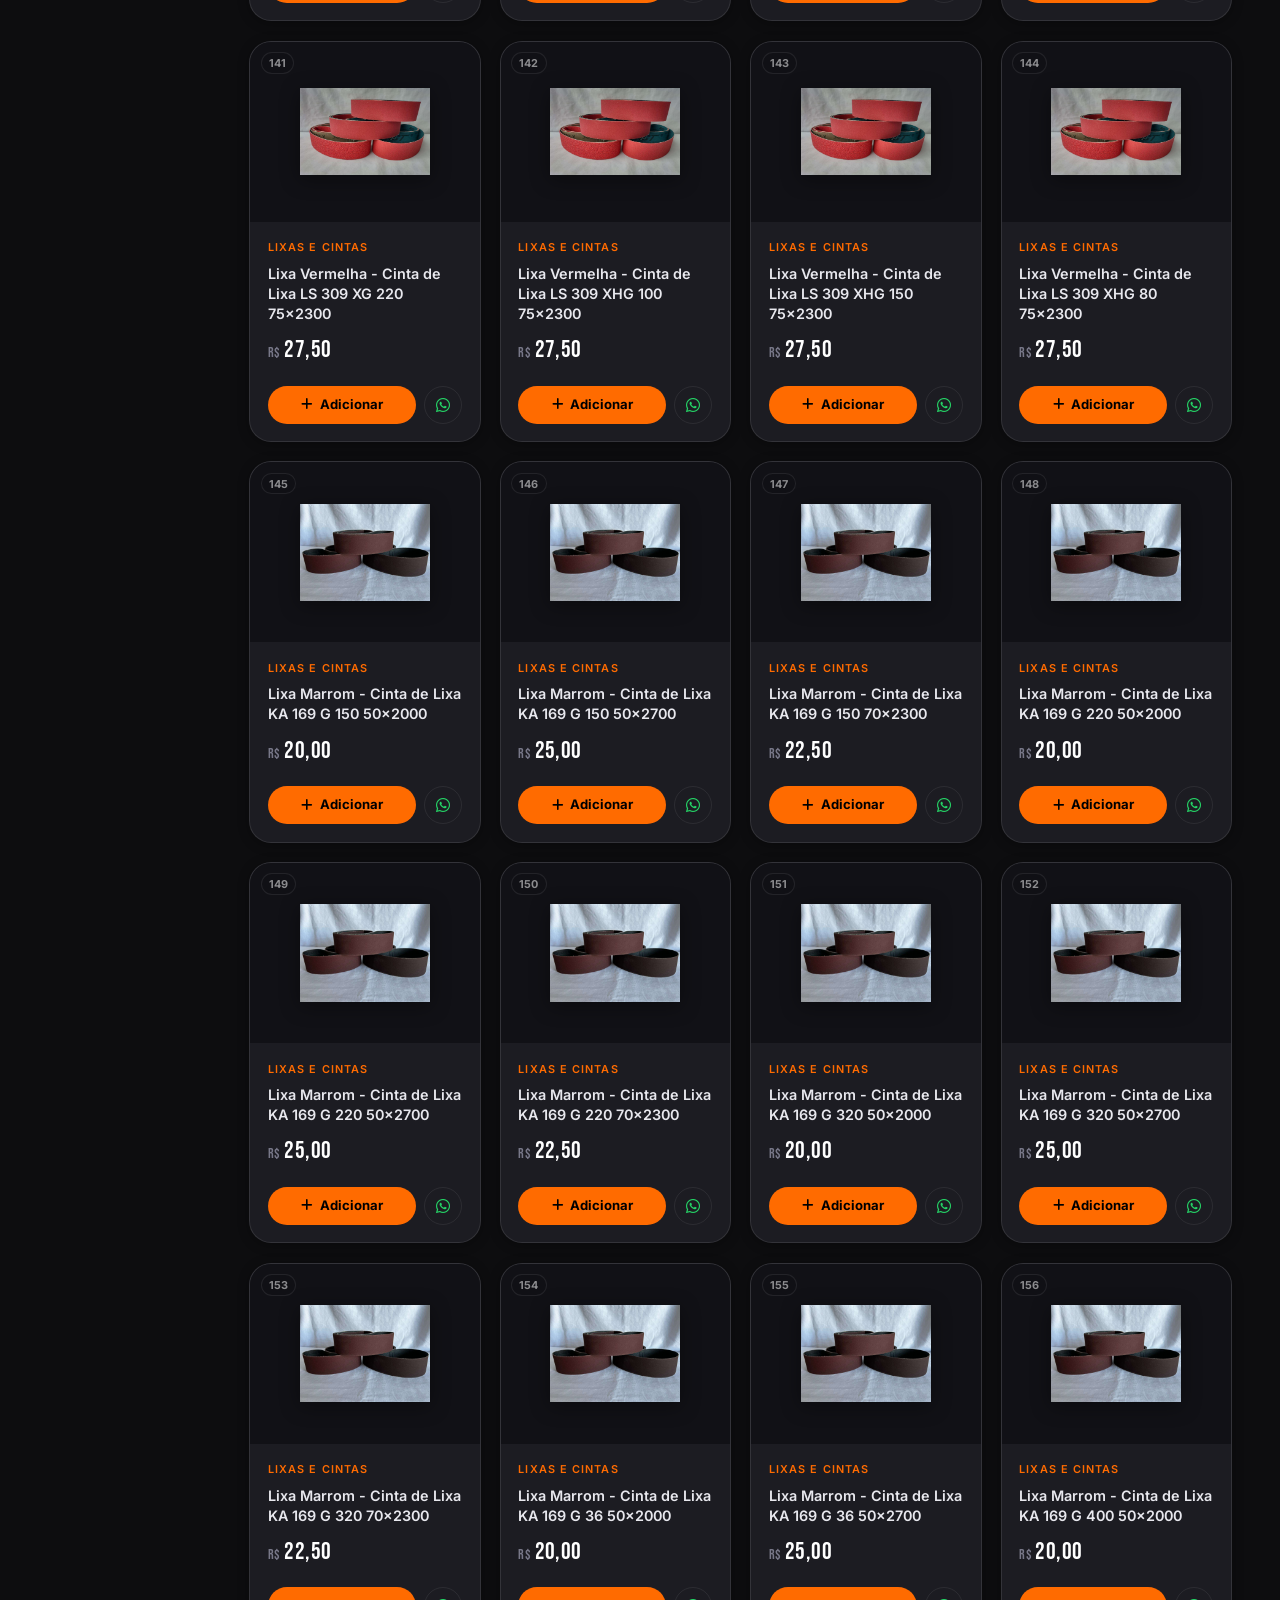
==== commit 2226dee9: "up name" ====
--- a/catalogo.html
+++ b/catalogo.html
@@ -302,7 +302,7 @@
 
 <script src="https://cdn.jsdelivr.net/npm/bootstrap@5.3.2/dist/js/bootstrap.bundle.min.js"></script>
 <script src="js/config.js"></script>
-<script src="js/data.js?v=20260430-berwanger-discos"></script>
+<script src="js/data.js?v=20260430-berwanger-final"></script>
 <script src="js/catalogo.js?v=20260430-floating-cart"></script>
 </body>
 </html>
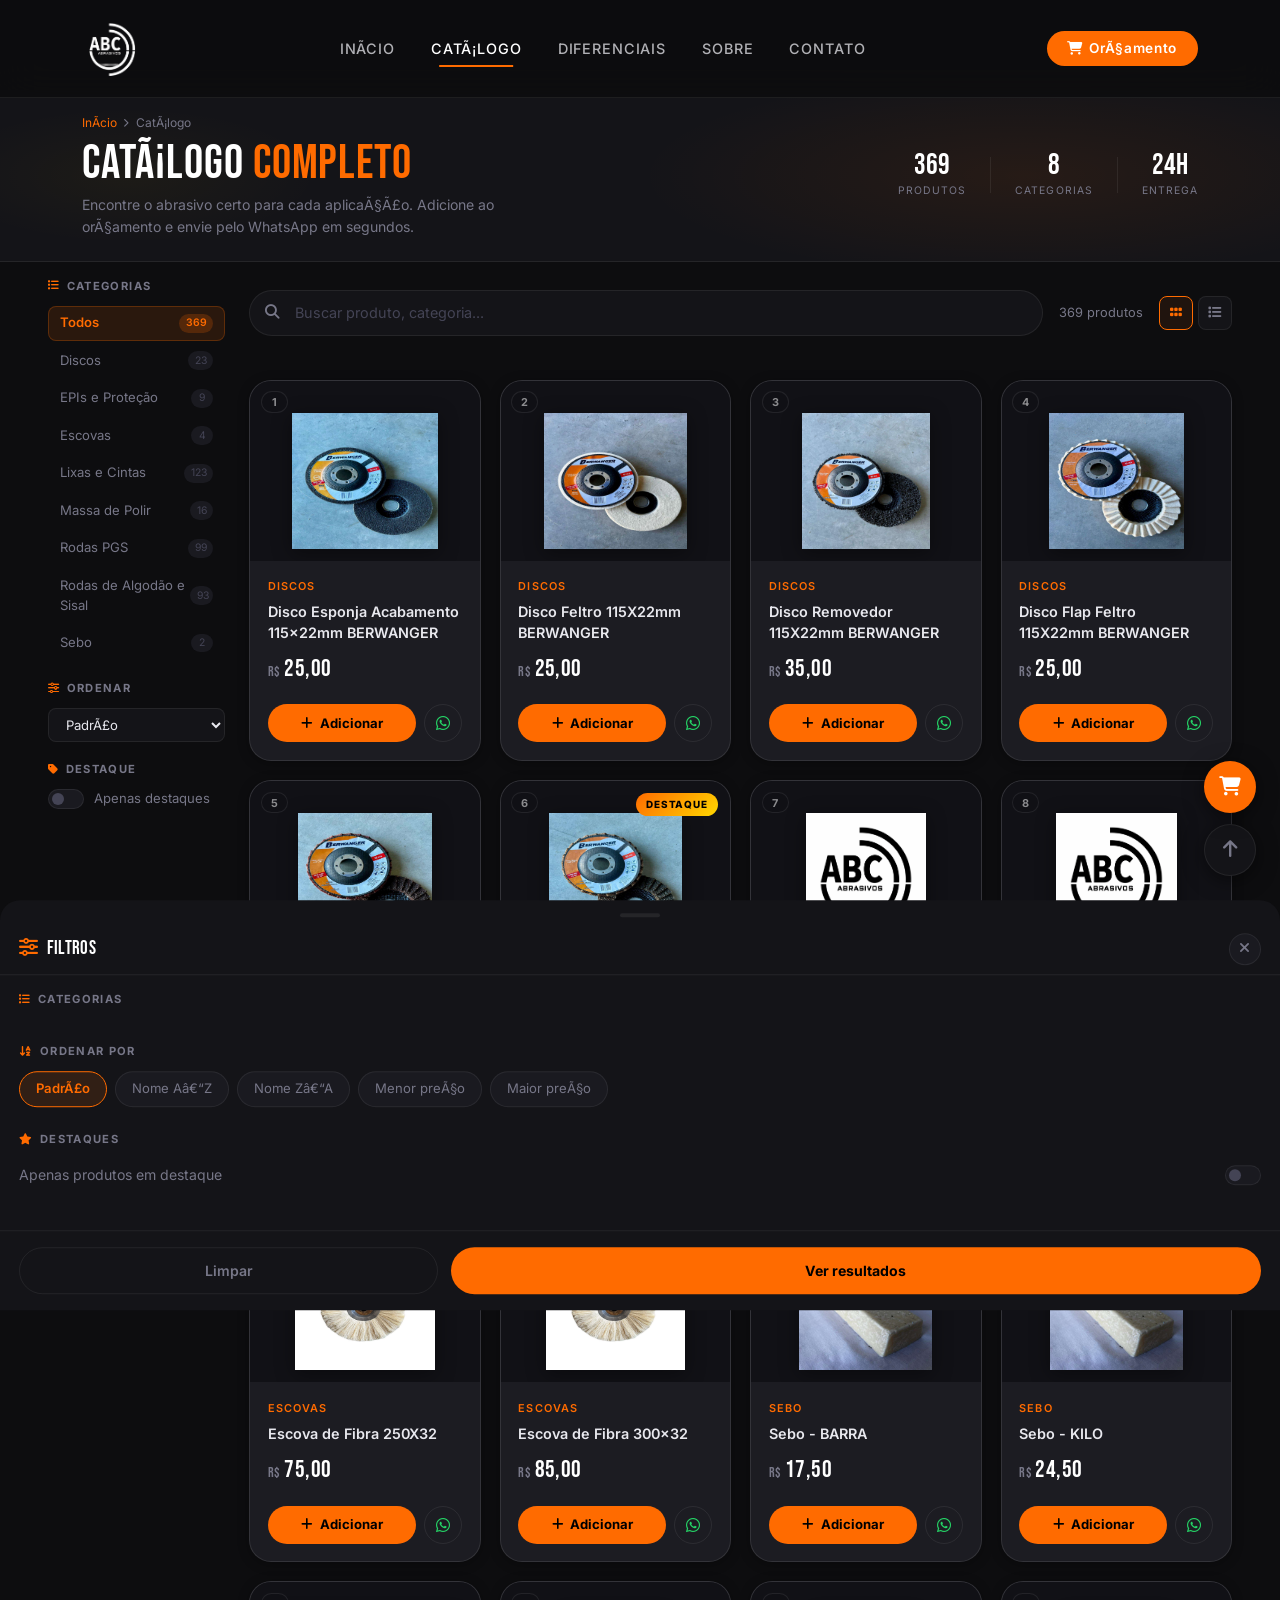
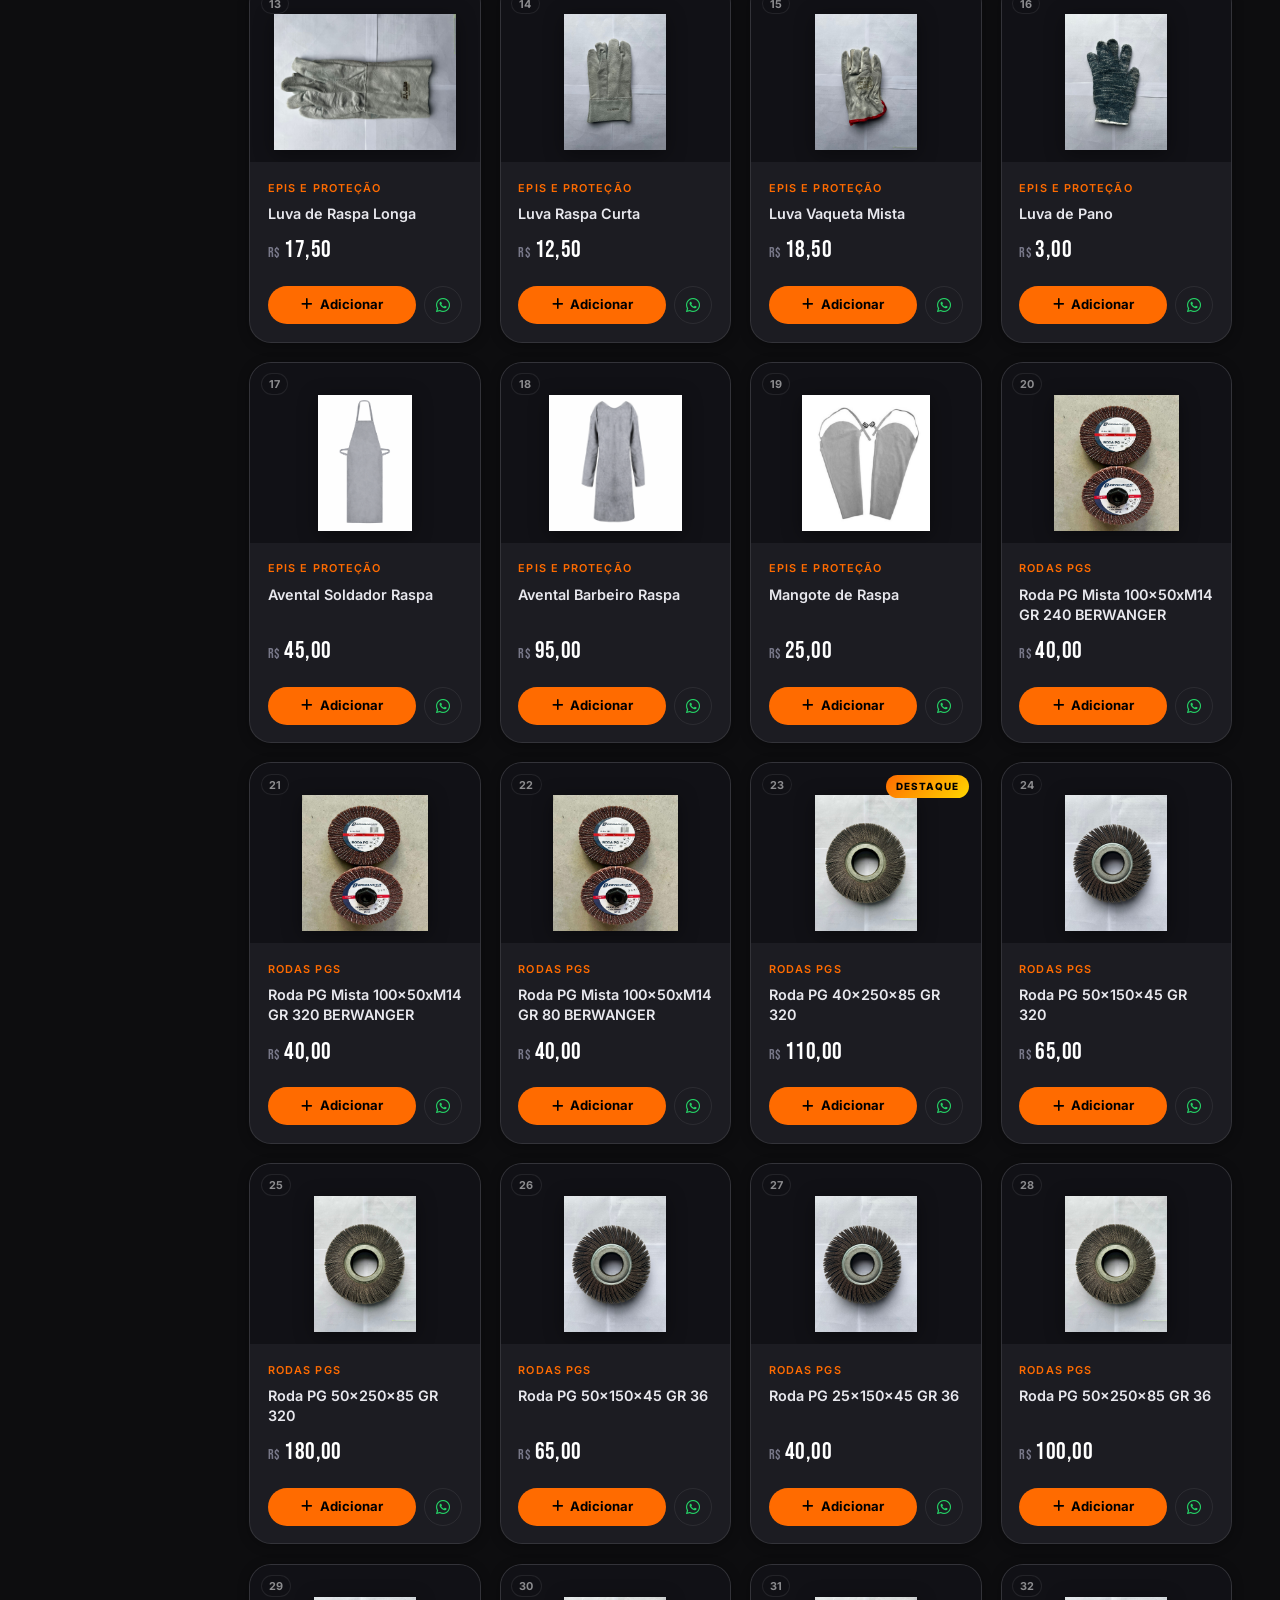
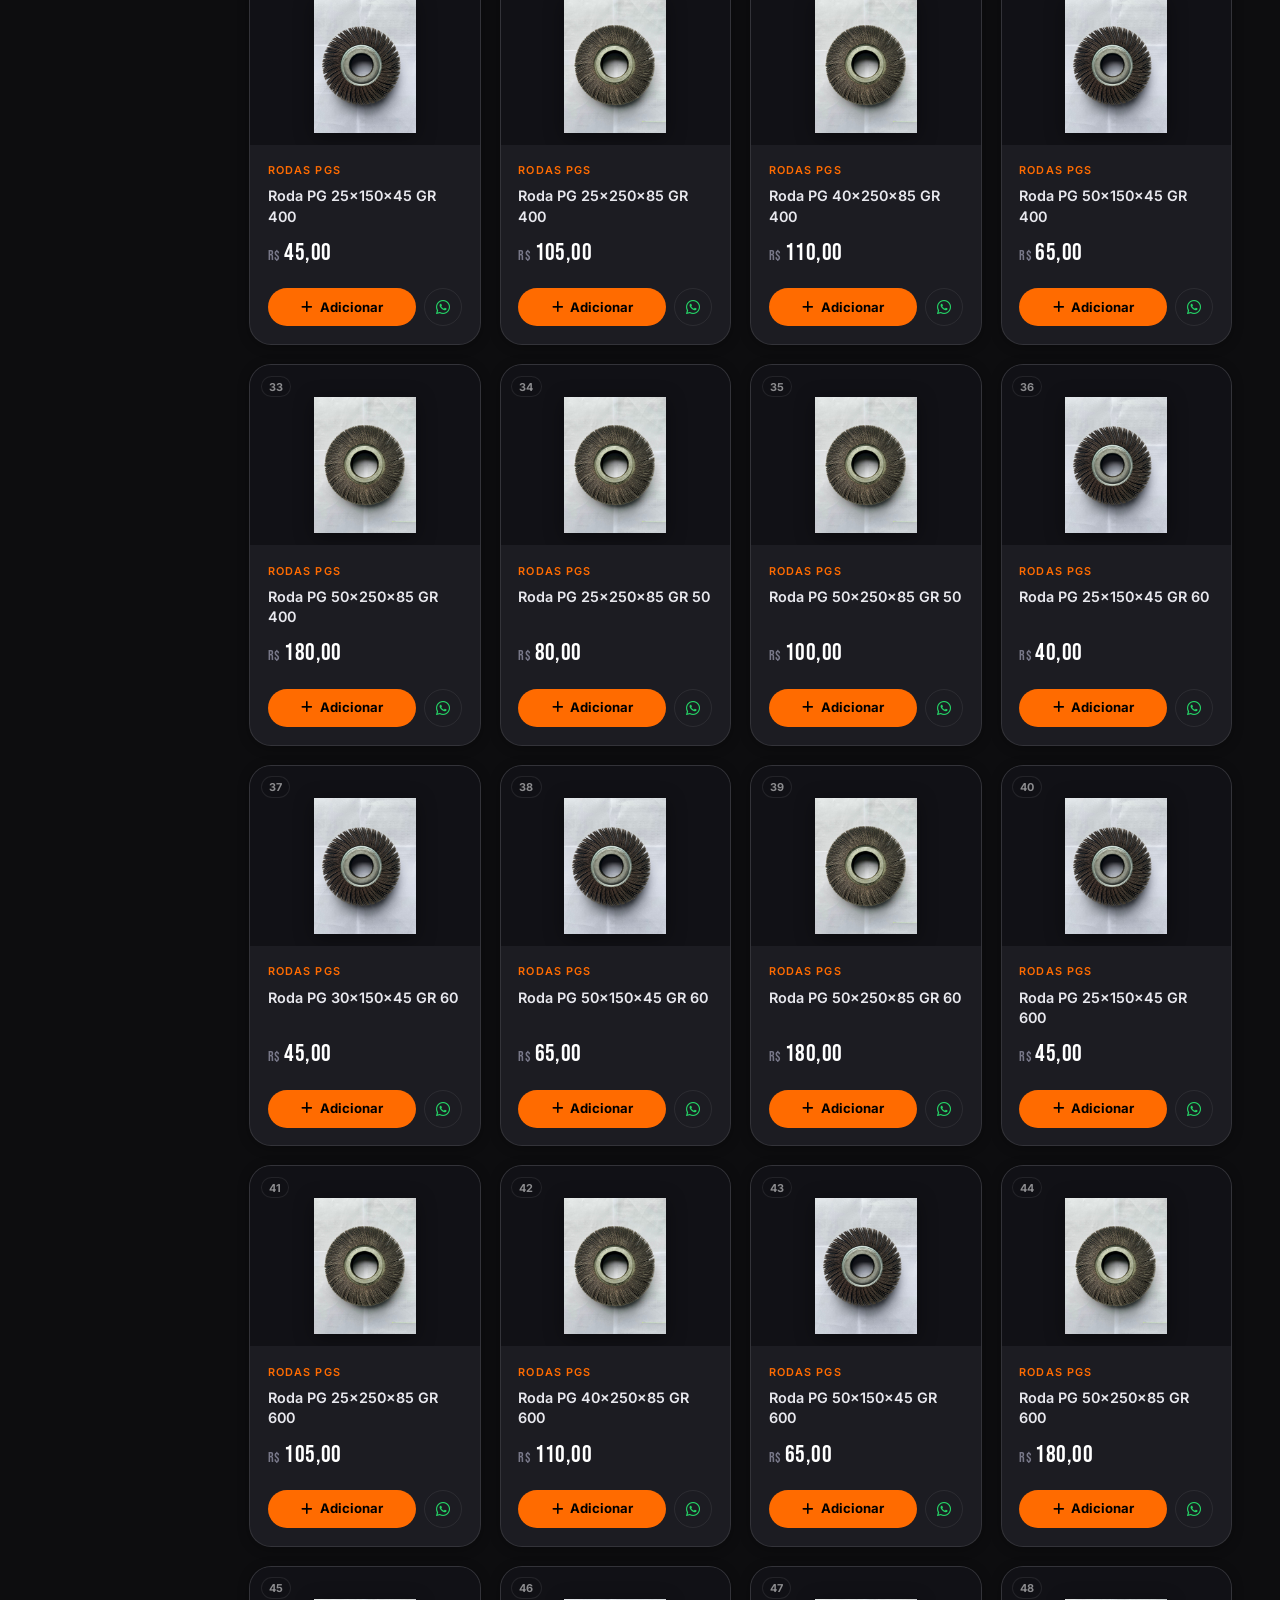
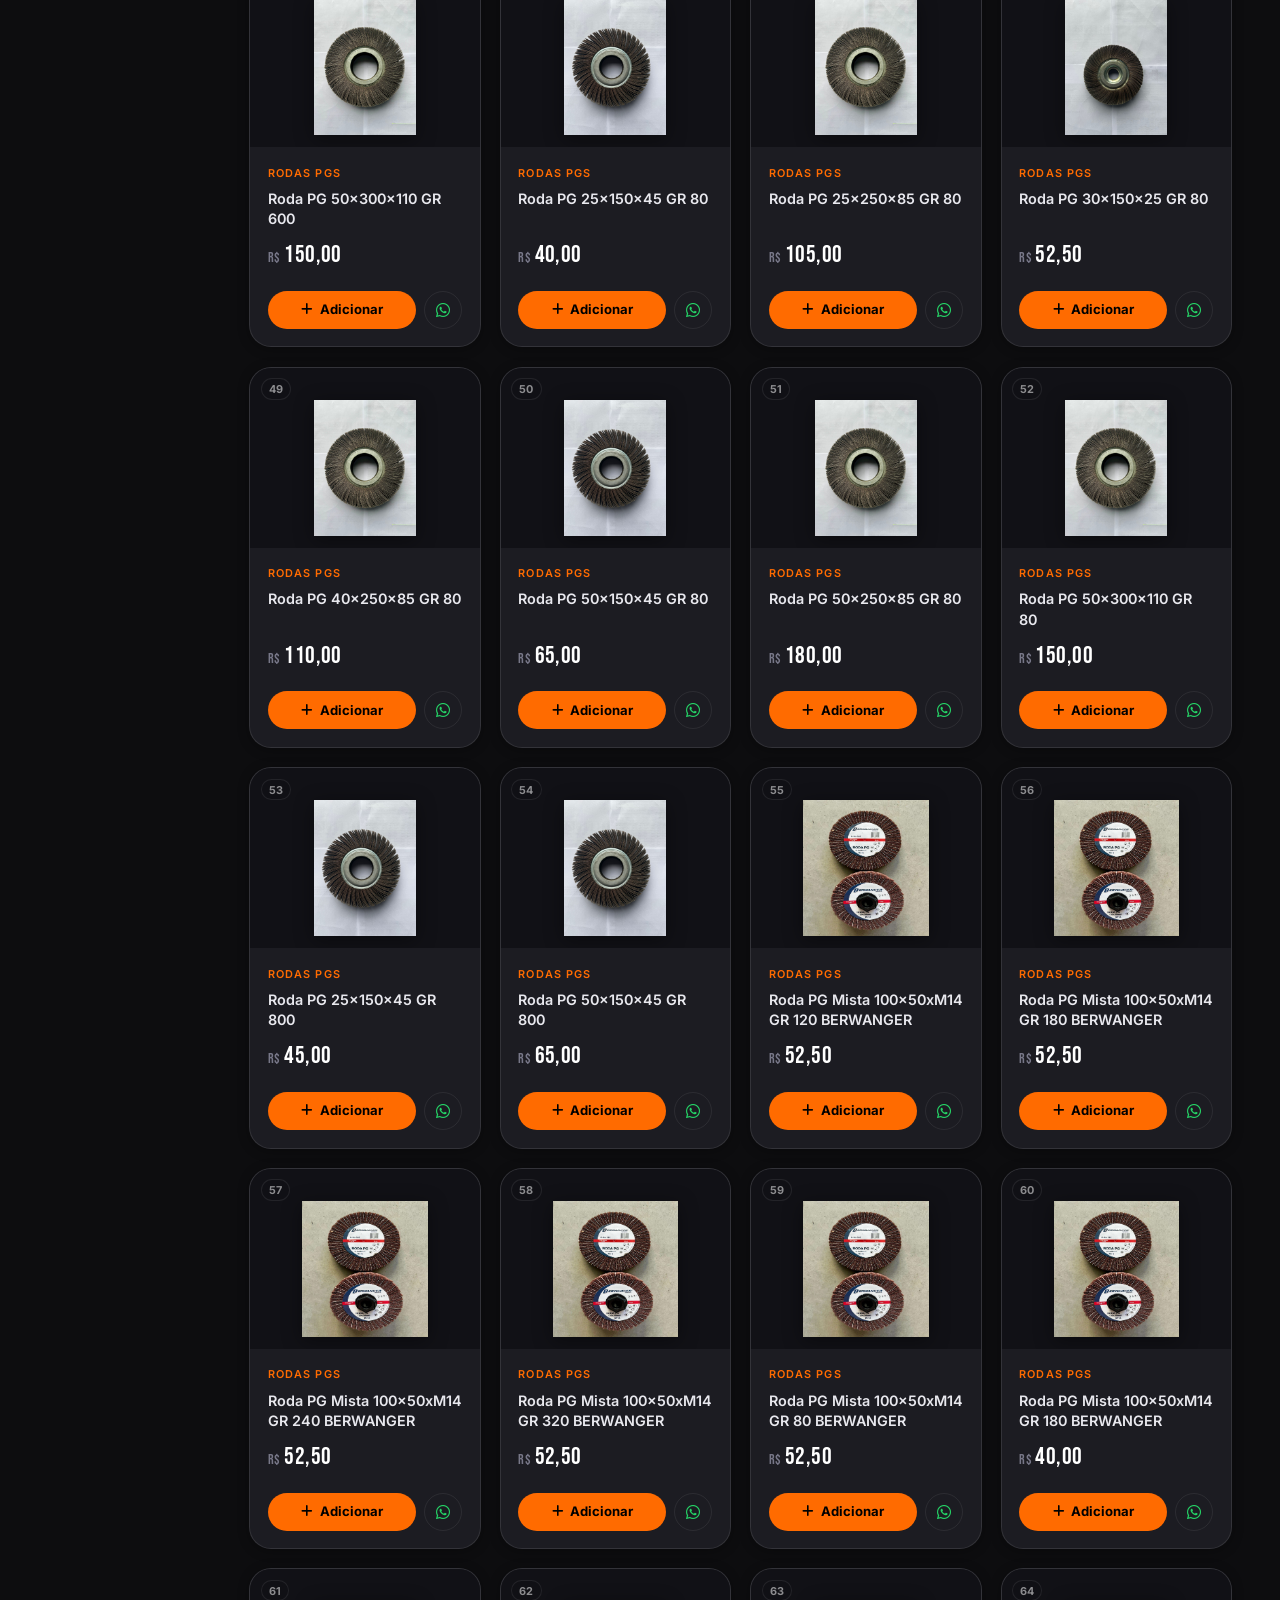
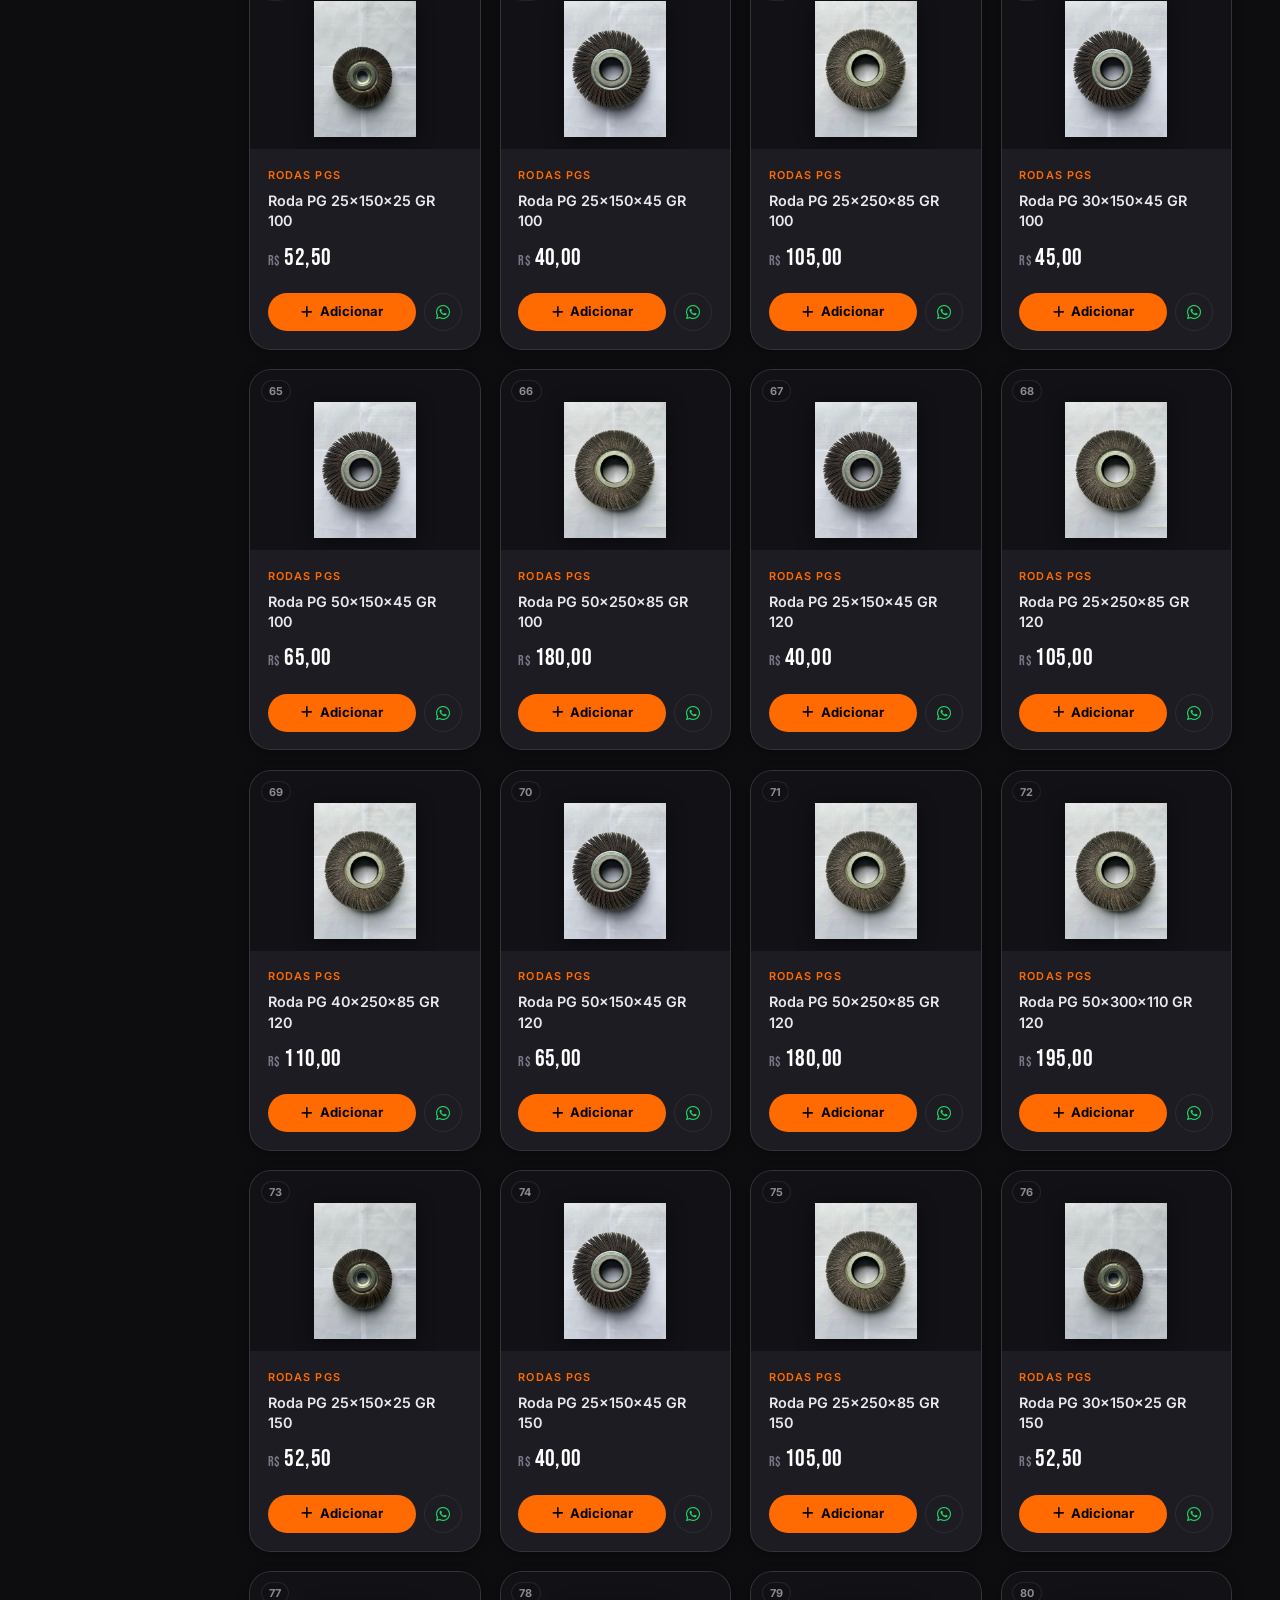
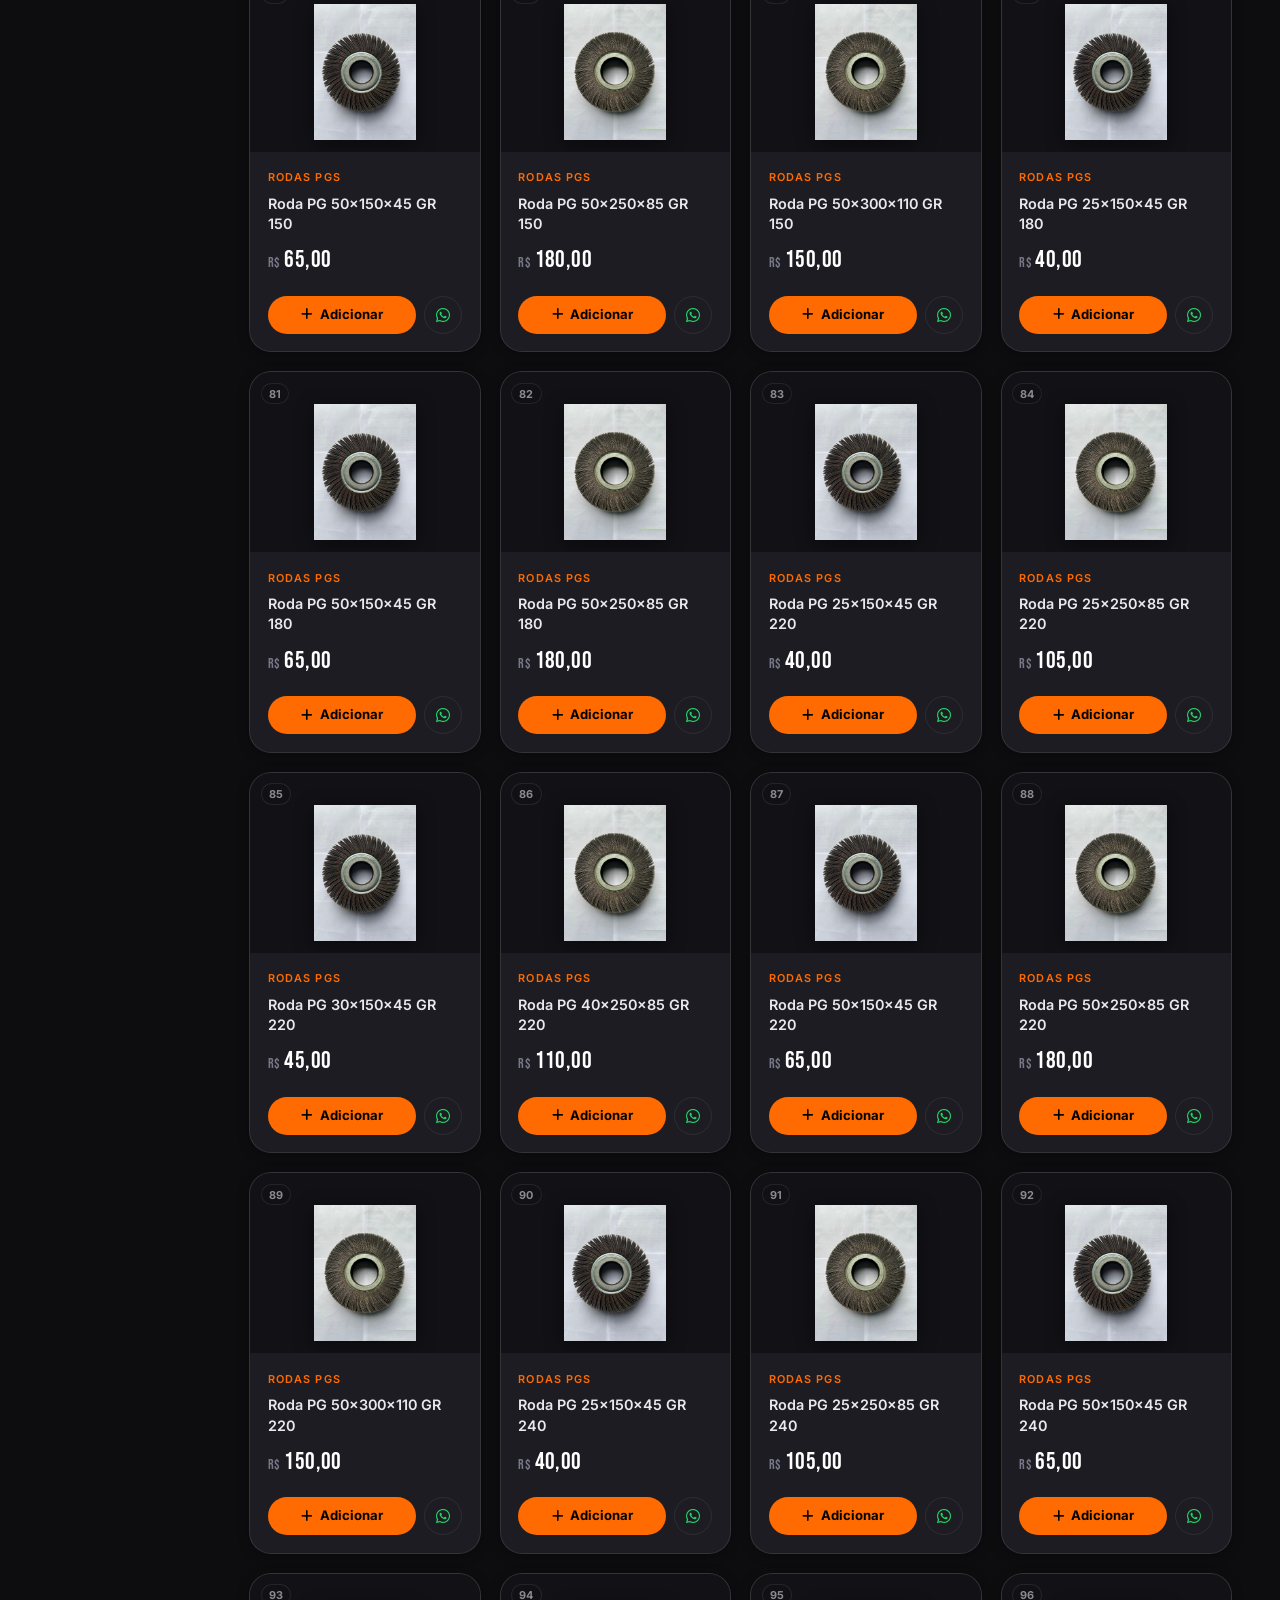
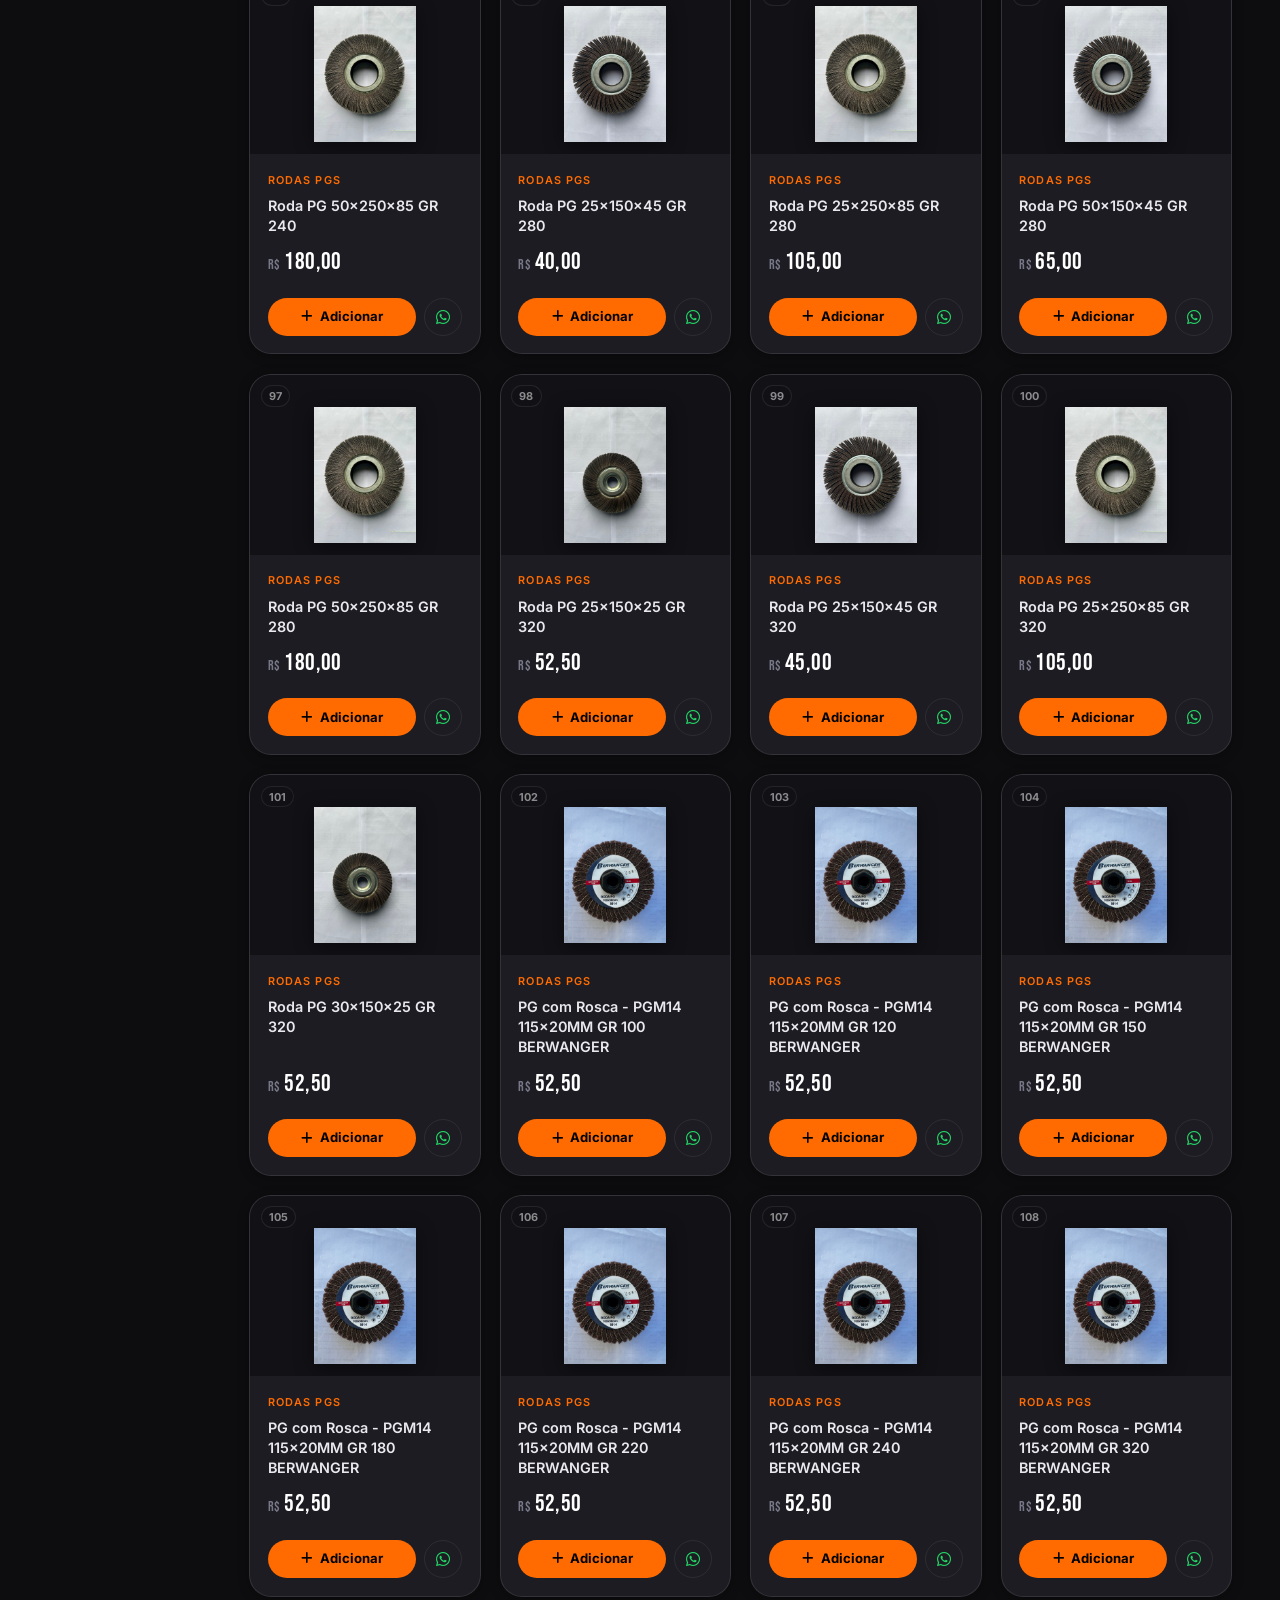
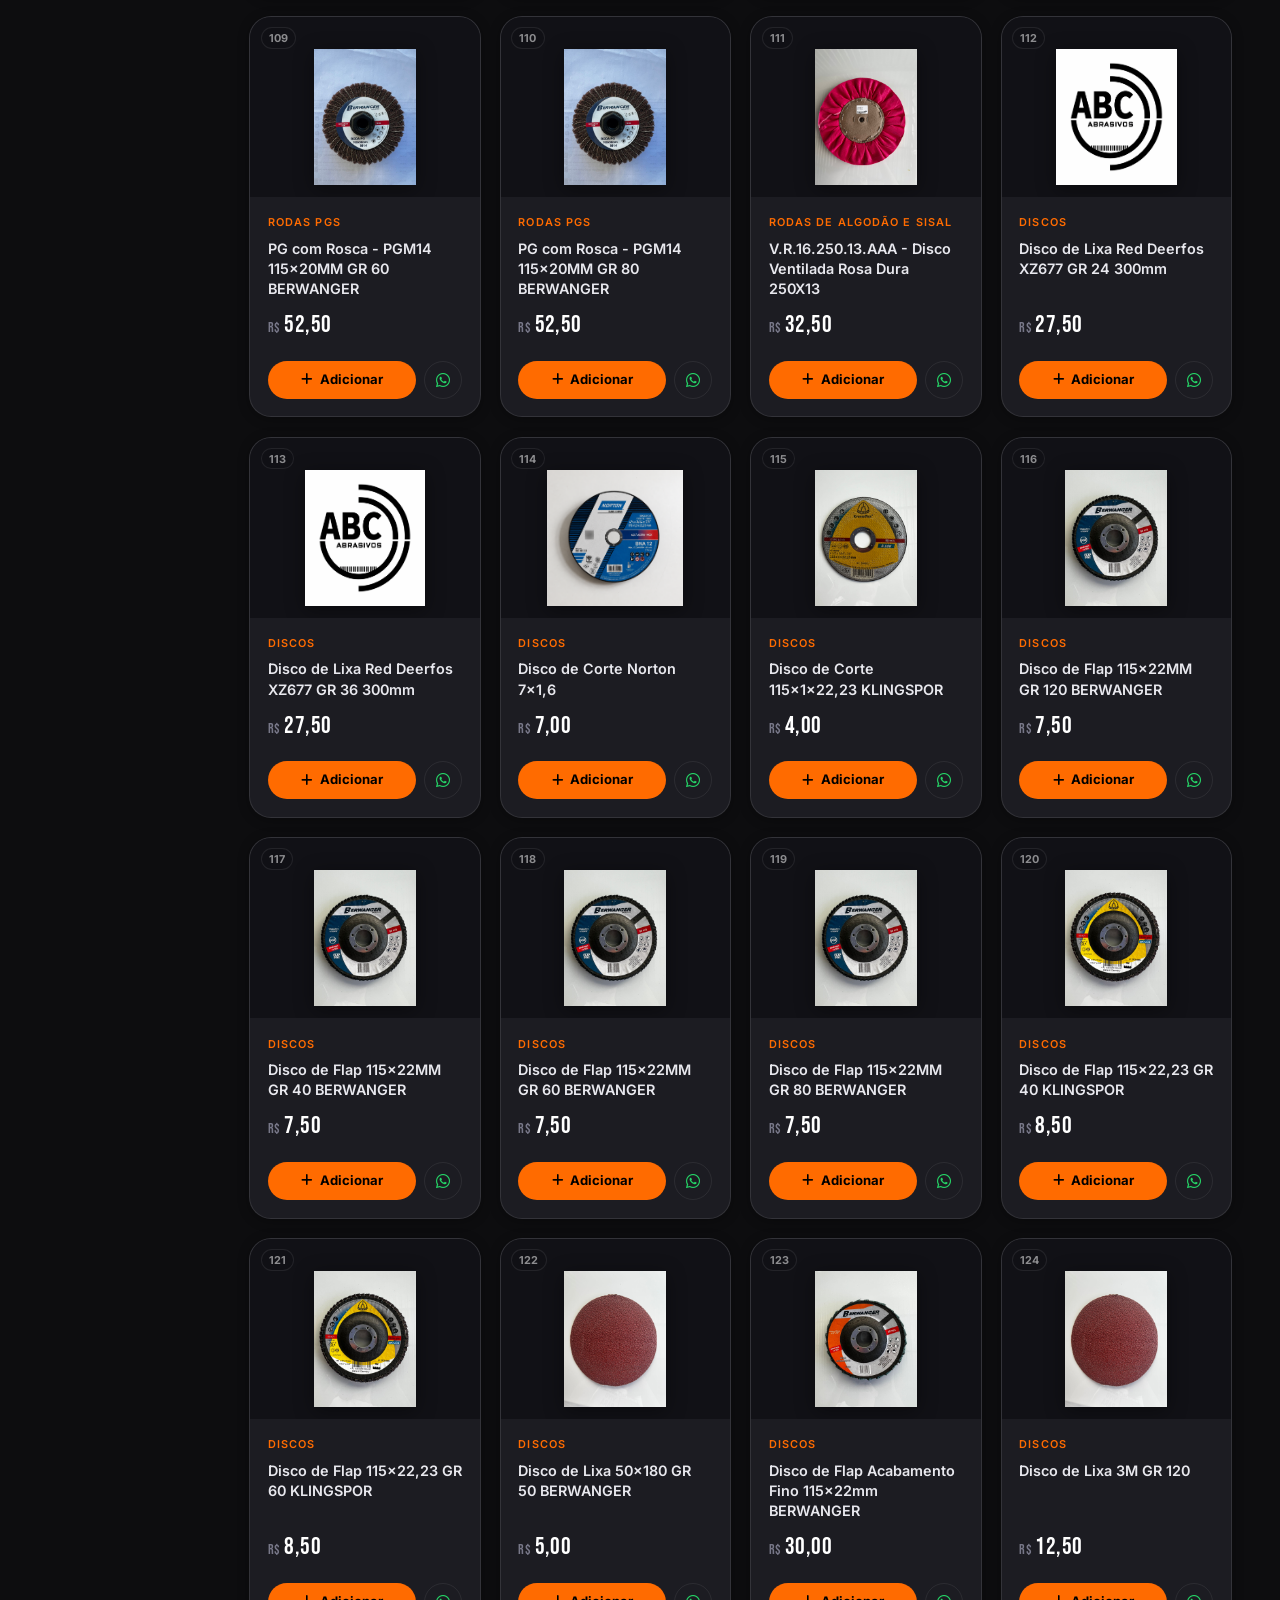
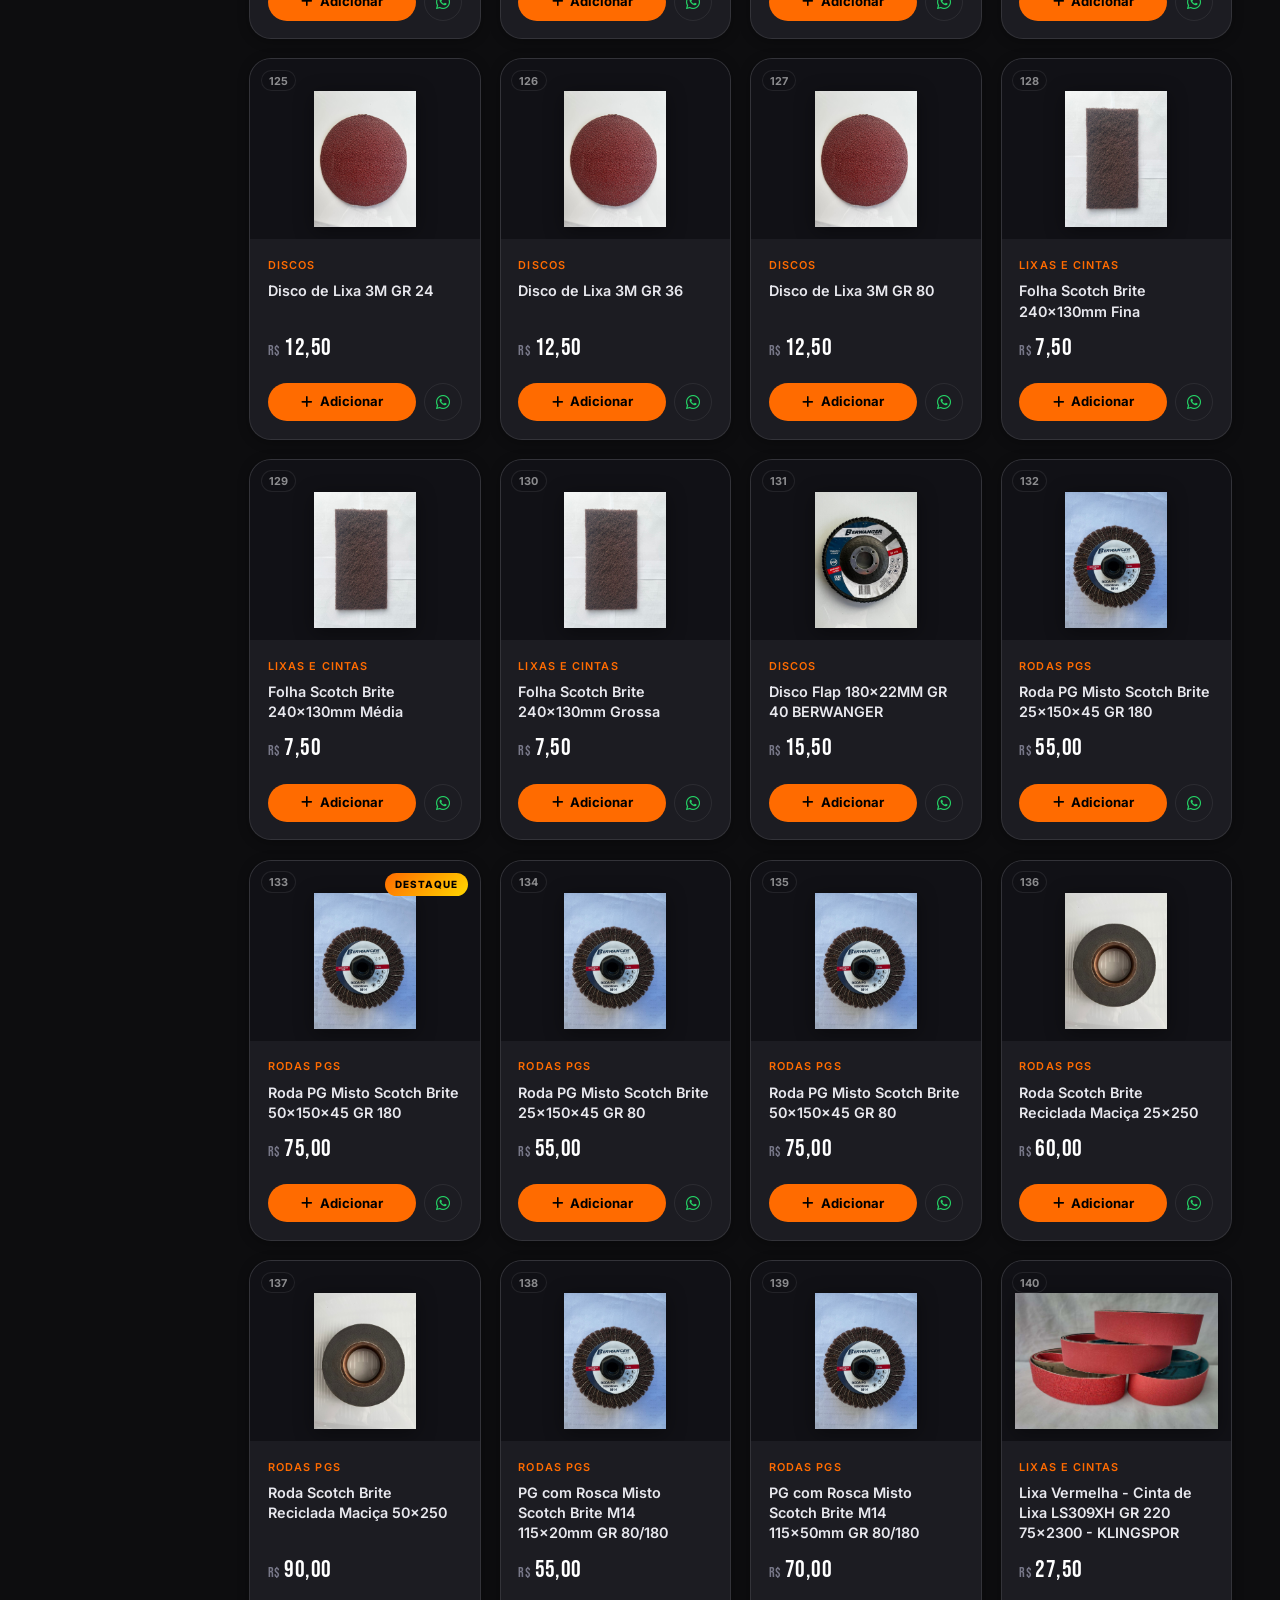
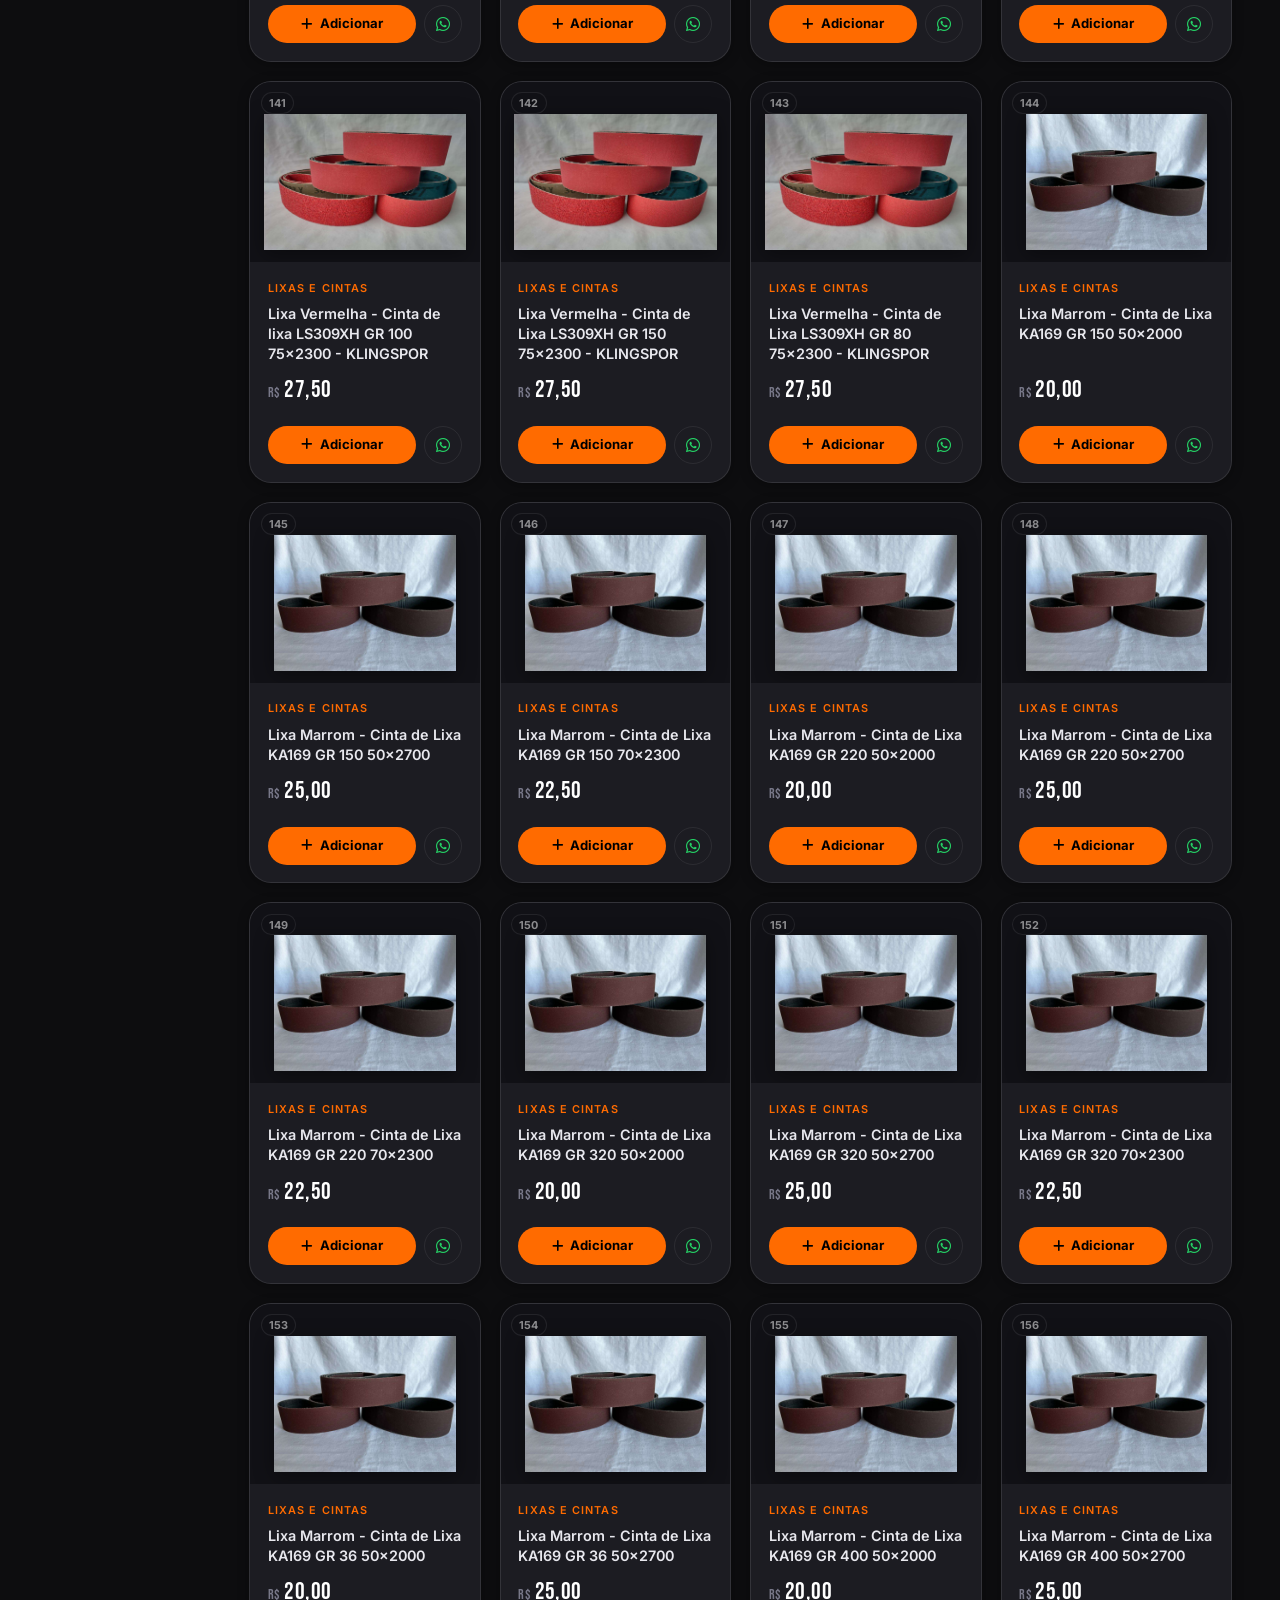
==== commit fd6afd5e: "up" ====
--- a/catalogo.html
+++ b/catalogo.html
@@ -1,11 +1,11 @@
-<!DOCTYPE html>
+﻿<!DOCTYPE html>
 <html lang="pt-BR">
 <head>
     <meta charset="UTF-8">
     <meta name="viewport" content="width=device-width, initial-scale=1.0">
-    <title>Catálogo — ABC Abrasivos</title>
-    <meta name="description" content="Catálogo completo de abrasivos industriais: discos, lixas, rodas de polimento, escovas, EPIs e mais. Solicite orçamento pelo WhatsApp.">
-    <link rel="icon" href="assets/images/logo_favicon.png" type="image/png">
+    <title>CatÃ¡logo â€” ABC Abrasivos</title>
+    <meta name="description" content="CatÃ¡logo completo de abrasivos industriais: discos, lixas, rodas de polimento, escovas, EPIs e mais. Solicite orÃ§amento pelo WhatsApp.">
+    <link rel="icon" href="assets/images/site/logo_favicon.png" type="image/png">
 
     <link href="https://cdn.jsdelivr.net/npm/bootstrap@5.3.2/dist/css/bootstrap.min.css" rel="stylesheet">
     <link rel="stylesheet" href="https://cdnjs.cloudflare.com/ajax/libs/font-awesome/6.5.0/css/all.min.css">
@@ -15,46 +15,46 @@
 </head>
 <body class="catalogo-page">
 
-<!-- ── NAVBAR ── -->
+<!-- â”€â”€ NAVBAR â”€â”€ -->
 <nav class="navbar navbar-expand-lg fixed-top" id="mainNavbar">
     <div class="container">
         <a class="navbar-brand" href="index.html">
-            <img src="assets/images/logo.jpeg" alt="ABC Abrasivos" class="rounded">
+            <img src="assets/images/site/logo.jpeg" alt="ABC Abrasivos" class="rounded">
         </a>
         <button class="navbar-toggler border-0" type="button" data-bs-toggle="collapse" data-bs-target="#navbarNav" aria-label="Menu">
             <i class="fa-solid fa-bars" style="color:#fff;font-size:1.2rem;"></i>
         </button>
         <div class="collapse navbar-collapse" id="navbarNav">
             <ul class="navbar-nav mx-auto gap-1">
-                <li class="nav-item"><a class="nav-link" href="index.html">Início</a></li>
-                <li class="nav-item"><a class="nav-link active" href="catalogo.html">Catálogo</a></li>
+                <li class="nav-item"><a class="nav-link" href="index.html">InÃ­cio</a></li>
+                <li class="nav-item"><a class="nav-link active" href="catalogo.html">CatÃ¡logo</a></li>
                 <li class="nav-item"><a class="nav-link" href="index.html#features">Diferenciais</a></li>
                 <li class="nav-item"><a class="nav-link" href="index.html#sobre">Sobre</a></li>
                 <li class="nav-item"><a class="nav-link" href="index.html#contato">Contato</a></li>
             </ul>
             <button class="nav-cart-btn" data-bs-toggle="modal" data-bs-target="#budgetModal" id="headerBudgetBtn" type="button">
                 <i class="fa-solid fa-cart-shopping"></i>
-                Orçamento
+                OrÃ§amento
                 <span class="cart-count" id="cartCount">0</span>
             </button>
         </div>
     </div>
 </nav>
 
-<!-- ── PAGE HEADER ── -->
+<!-- â”€â”€ PAGE HEADER â”€â”€ -->
 <div class="cat-page-header">
     <div class="cat-page-header-bg"></div>
     <div class="container position-relative">
         <div class="row align-items-center">
             <div class="col-lg-6">
                 <div class="cat-page-breadcrumb">
-                    <a href="index.html">Início</a>
+                    <a href="index.html">InÃ­cio</a>
                     <i class="fa-solid fa-chevron-right"></i>
-                    <span>Catálogo</span>
-                </div>
-                <h1 class="cat-page-title">Catálogo <span>Completo</span></h1>
+                    <span>CatÃ¡logo</span>
+                </div>
+                <h1 class="cat-page-title">CatÃ¡logo <span>Completo</span></h1>
                 <p class="cat-page-desc">
-                    Encontre o abrasivo certo para cada aplicação. Adicione ao orçamento e envie pelo WhatsApp em segundos.
+                    Encontre o abrasivo certo para cada aplicaÃ§Ã£o. Adicione ao orÃ§amento e envie pelo WhatsApp em segundos.
                 </p>
             </div>
             <div class="col-lg-6 d-none d-lg-flex justify-content-end align-items-center gap-4">
@@ -64,7 +64,7 @@
                 </div>
                 <div class="cat-stat-divider"></div>
                 <div class="cat-stat">
-                    <span class="cat-stat-num" id="totalCategories">—</span>
+                    <span class="cat-stat-num" id="totalCategories">â€”</span>
                     <span class="cat-stat-label">Categorias</span>
                 </div>
                 <div class="cat-stat-divider"></div>
@@ -77,7 +77,7 @@
     </div>
 </div>
 
-<!-- ── MOBILE BAR (search + filtros button) ── -->
+<!-- â”€â”€ MOBILE BAR (search + filtros button) â”€â”€ -->
 <div class="cat-mobile-bar">
     <div class="cat-mobile-search">
         <i class="fa-solid fa-magnifying-glass"></i>
@@ -89,7 +89,7 @@
     </button>
 </div>
 
-<!-- ── FILTER DRAWER ── -->
+<!-- â”€â”€ FILTER DRAWER â”€â”€ -->
 <div class="filter-drawer-overlay" id="drawerOverlay"></div>
 <div class="filter-drawer" id="filterDrawer">
     <div class="drawer-handle"></div>
@@ -107,11 +107,11 @@
         <div class="drawer-section">
             <div class="drawer-section-title"><i class="fa-solid fa-arrow-down-a-z"></i> Ordenar por</div>
             <div class="drawer-sort-pills" id="drawerSort">
-                <span class="sort-pill active" data-sort="default">Padrão</span>
-                <span class="sort-pill" data-sort="name-az">Nome A–Z</span>
-                <span class="sort-pill" data-sort="name-za">Nome Z–A</span>
-                <span class="sort-pill" data-sort="price-asc">Menor preço</span>
-                <span class="sort-pill" data-sort="price-desc">Maior preço</span>
+                <span class="sort-pill active" data-sort="default">PadrÃ£o</span>
+                <span class="sort-pill" data-sort="name-az">Nome Aâ€“Z</span>
+                <span class="sort-pill" data-sort="name-za">Nome Zâ€“A</span>
+                <span class="sort-pill" data-sort="price-asc">Menor preÃ§o</span>
+                <span class="sort-pill" data-sort="price-desc">Maior preÃ§o</span>
             </div>
         </div>
         <!-- Destaque -->
@@ -132,7 +132,7 @@
     </div>
 </div>
 
-<!-- ── MAIN CONTENT ── -->
+<!-- â”€â”€ MAIN CONTENT â”€â”€ -->
 <main class="cat-main">
     <div class="container-fluid px-4 px-lg-5">
         <div class="row g-4">
@@ -154,11 +154,11 @@
                             <i class="fa-solid fa-sliders"></i> Ordenar
                         </div>
                         <select class="sidebar-select" id="sortSelect">
-                            <option value="default">Padrão</option>
-                            <option value="name-az">Nome A–Z</option>
-                            <option value="name-za">Nome Z–A</option>
-                            <option value="price-asc">Menor preço</option>
-                            <option value="price-desc">Maior preço</option>
+                            <option value="default">PadrÃ£o</option>
+                            <option value="name-az">Nome Aâ€“Z</option>
+                            <option value="name-za">Nome Zâ€“A</option>
+                            <option value="price-asc">Menor preÃ§o</option>
+                            <option value="price-desc">Maior preÃ§o</option>
                         </select>
                     </div>
 
@@ -220,13 +220,13 @@
     </div>
 </main>
 
-<!-- ── FOOTER (mini) ── -->
+<!-- â”€â”€ FOOTER (mini) â”€â”€ -->
 <footer class="cat-footer">
     <div class="container">
         <div class="d-flex flex-wrap align-items-center justify-content-between gap-3">
             <div class="d-flex align-items-center gap-3">
-                <img src="assets/images/logo.jpeg" alt="ABC Abrasivos" style="height:40px;border-radius:6px;">
-                <span style="color:var(--text-muted);font-size:0.82rem;">© 2025 ABC Abrasivos · Gravataí/RS</span>
+                <img src="assets/images/site/logo.jpeg" alt="ABC Abrasivos" style="height:40px;border-radius:6px;">
+                <span style="color:var(--text-muted);font-size:0.82rem;">Â© 2025 ABC Abrasivos Â· GravataÃ­/RS</span>
             </div>
             <div class="d-flex align-items-center gap-2">
                 <a href="index.html#contato" class="social-btn instagram" title="Instagram"><i class="fa-brands fa-instagram"></i></a>
@@ -237,13 +237,13 @@
     </div>
 </footer>
 
-<!-- ── BUDGET MODAL ── -->
+<!-- â”€â”€ BUDGET MODAL â”€â”€ -->
 <div class="modal fade" id="budgetModal" tabindex="-1" aria-labelledby="budgetModalLabel" aria-hidden="true">
     <div class="modal-dialog modal-lg modal-dialog-scrollable">
         <div class="modal-content">
             <div class="modal-header">
                 <h5 class="modal-title" id="budgetModalLabel">
-                    <i class="fa-solid fa-cart-shopping text-accent me-2"></i> Meu Orçamento
+                    <i class="fa-solid fa-cart-shopping text-accent me-2"></i> Meu OrÃ§amento
                 </h5>
                 <button type="button" class="btn-close" data-bs-dismiss="modal" aria-label="Fechar"></button>
             </div>
@@ -259,15 +259,15 @@
                             <input type="text" class="form-control" id="customerCompany" placeholder="Empresa">
                         </div>
                         <div class="col-12">
-                            <label class="form-label">Observações</label>
-                            <textarea class="form-control" id="customerObs" rows="2" placeholder="Prazo, quantidade especial, dúvidas..."></textarea>
+                            <label class="form-label">ObservaÃ§Ãµes</label>
+                            <textarea class="form-control" id="customerObs" rows="2" placeholder="Prazo, quantidade especial, dÃºvidas..."></textarea>
                         </div>
                     </div>
                 </div>
                 <div id="cartItemsList">
                     <p class="text-center" style="color:var(--text-muted);padding:2rem 0;">
                         <i class="fa-solid fa-cart-shopping d-block mb-2" style="font-size:2rem;color:var(--text-dim);"></i>
-                        Seu orçamento está vazio.<br>Adicione produtos do catálogo.
+                        Seu orÃ§amento estÃ¡ vazio.<br>Adicione produtos do catÃ¡logo.
                     </p>
                 </div>
             </div>
@@ -280,7 +280,7 @@
                 </div>
                 <button class="btn-wa-send" id="sendWaBtn">
                     <i class="fa-brands fa-whatsapp" style="font-size:1.2rem;"></i>
-                    Enviar Orçamento pelo WhatsApp
+                    Enviar OrÃ§amento pelo WhatsApp
                 </button>
             </div>
         </div>
@@ -289,7 +289,7 @@
 
 <!-- Floating WA -->
 <div class="floating-actions">
-    <button class="fab fab-wa fab-budget" id="fabBudget" type="button" data-bs-toggle="modal" data-bs-target="#budgetModal" title="Meu orçamento">
+    <button class="fab fab-wa fab-budget" id="fabBudget" type="button" data-bs-toggle="modal" data-bs-target="#budgetModal" title="Meu orÃ§amento">
         <i class="fa-solid fa-cart-shopping"></i>
         <span class="cart-count fab-cart-count" id="fabCartCount">0</span>
     </button>
@@ -306,3 +306,4 @@
 <script src="js/catalogo.js?v=20260430-floating-cart"></script>
 </body>
 </html>
+
--- a/css/style.css
+++ b/css/style.css
@@ -680,6 +680,7 @@
     justify-content: center;
     overflow: hidden;
     position: relative;
+    padding: 2rem 0.5rem 0.75rem;
 }
 .product-img-wrap::after {
     content: '';
@@ -691,7 +692,7 @@
 }
 .product-card:hover .product-img-wrap::after { opacity: 1; }
 .product-img-wrap img {
-    width: 130px; height: 130px;
+    width: 100%; height: 100%;
     object-fit: contain;
     filter: drop-shadow(0 4px 10px rgba(0,0,0,0.4));
 }
--- a/css/catalogo.css
+++ b/css/catalogo.css
@@ -302,6 +302,8 @@
     padding: 0.7rem 2.8rem; font-size: 0.9rem; outline: none; transition: var(--transition);
 }
 #searchInput::placeholder { color: var(--text-dim); }
+#searchInput::-webkit-search-cancel-button,
+#mobileSearchInput::-webkit-search-cancel-button { -webkit-appearance: none; display: none; }
 #searchInput:focus { border-color: var(--accent); box-shadow: 0 0 0 3px var(--accent-glow); }
 .search-clear {
     position: absolute; right: 0.8rem; background: none; border: none;
@@ -375,7 +377,7 @@
         gap: 0.8rem;
     }
     .catalogo-page .product-img-wrap { height: 150px; }
-    .catalogo-page .product-img-wrap img { width: 110px; height: 110px; }
+    .catalogo-page .product-img-wrap img { width: 100%; height: 100%; }
     .catalogo-page .product-name { font-size: 0.82rem; }
     .catalogo-page .product-price { font-size: 1.25rem; }
 
@@ -391,7 +393,7 @@
 @media (max-width: 480px) {
     .catalogo-page .products-grid { grid-template-columns: 1fr 1fr; gap: 0.6rem; }
     .catalogo-page .product-img-wrap { height: 130px; }
-    .catalogo-page .product-img-wrap img { width: 90px; height: 90px; }
+    .catalogo-page .product-img-wrap img { width: 100%; height: 100%; }
     .catalogo-page .product-price { font-size: 1.1rem; }
     .catalogo-page .btn-add-cart { font-size: 0.75rem; padding: 0.5rem 0.6rem; }
 }
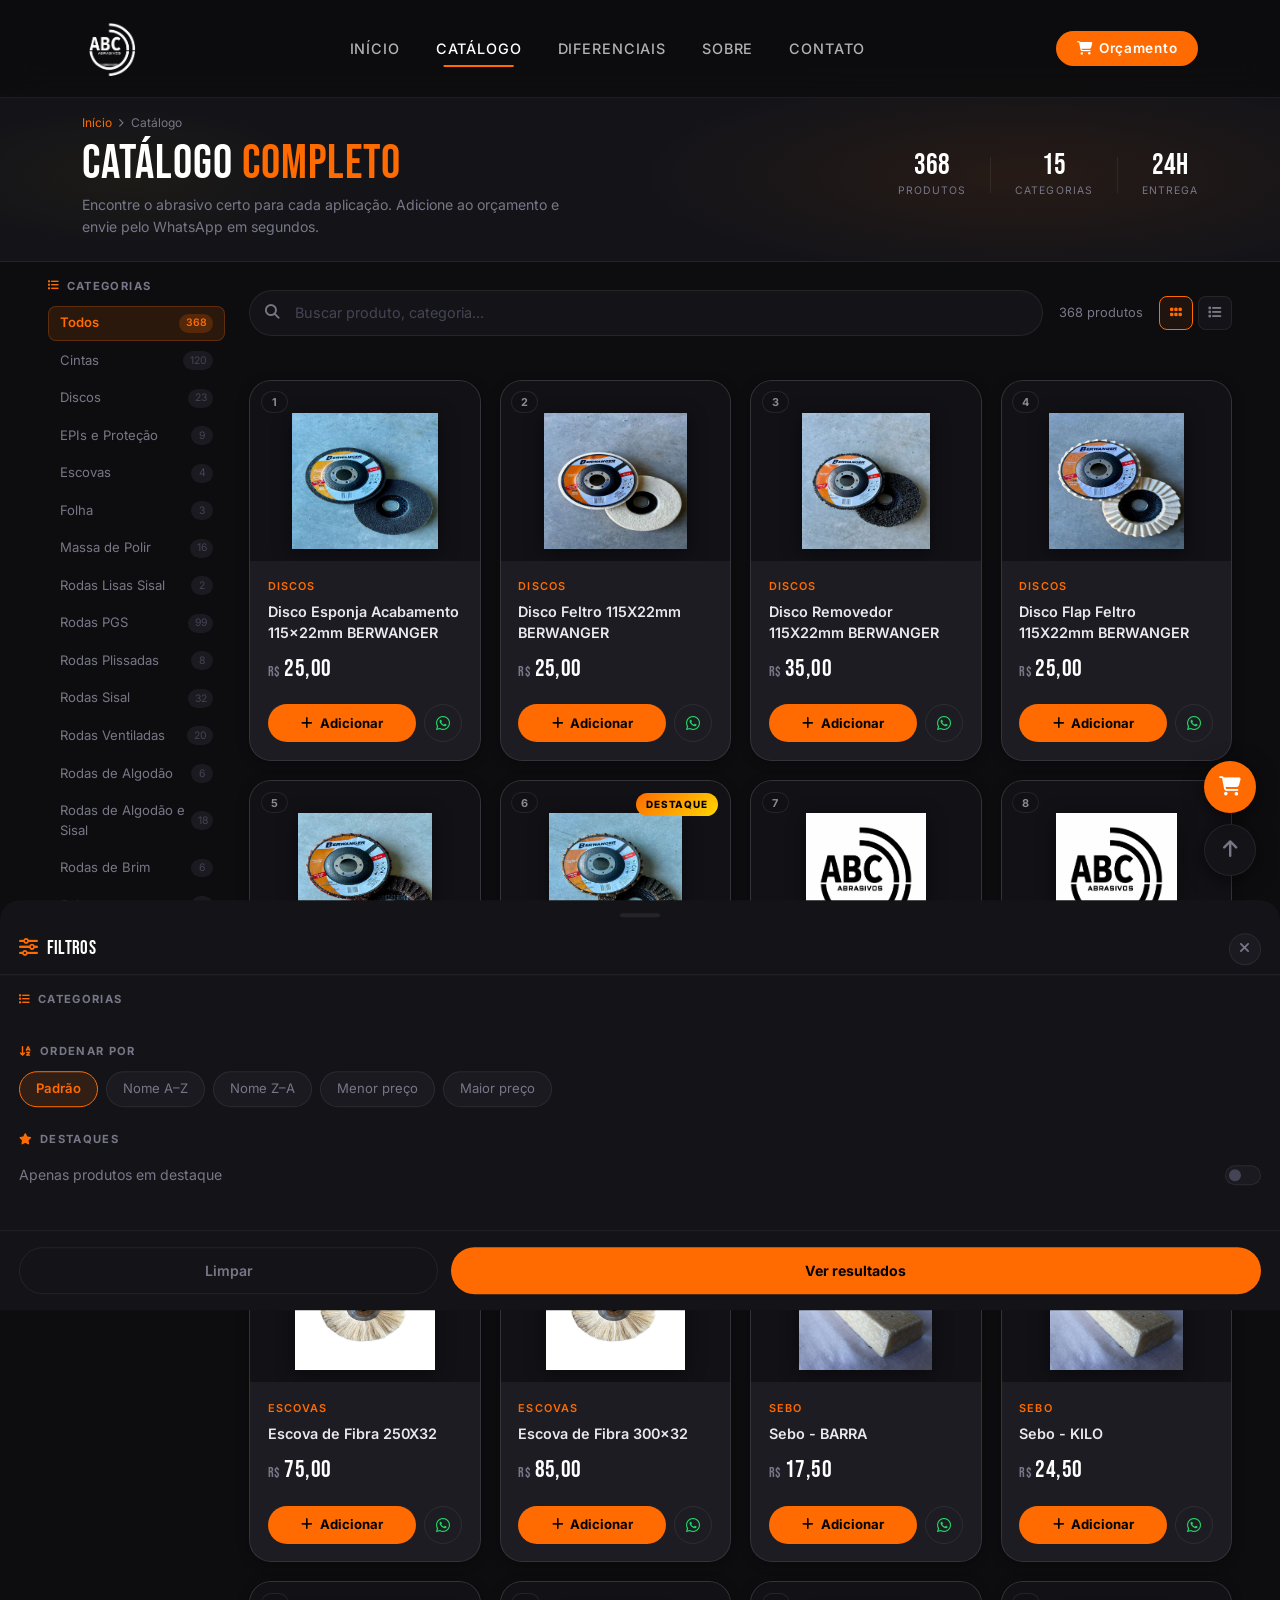
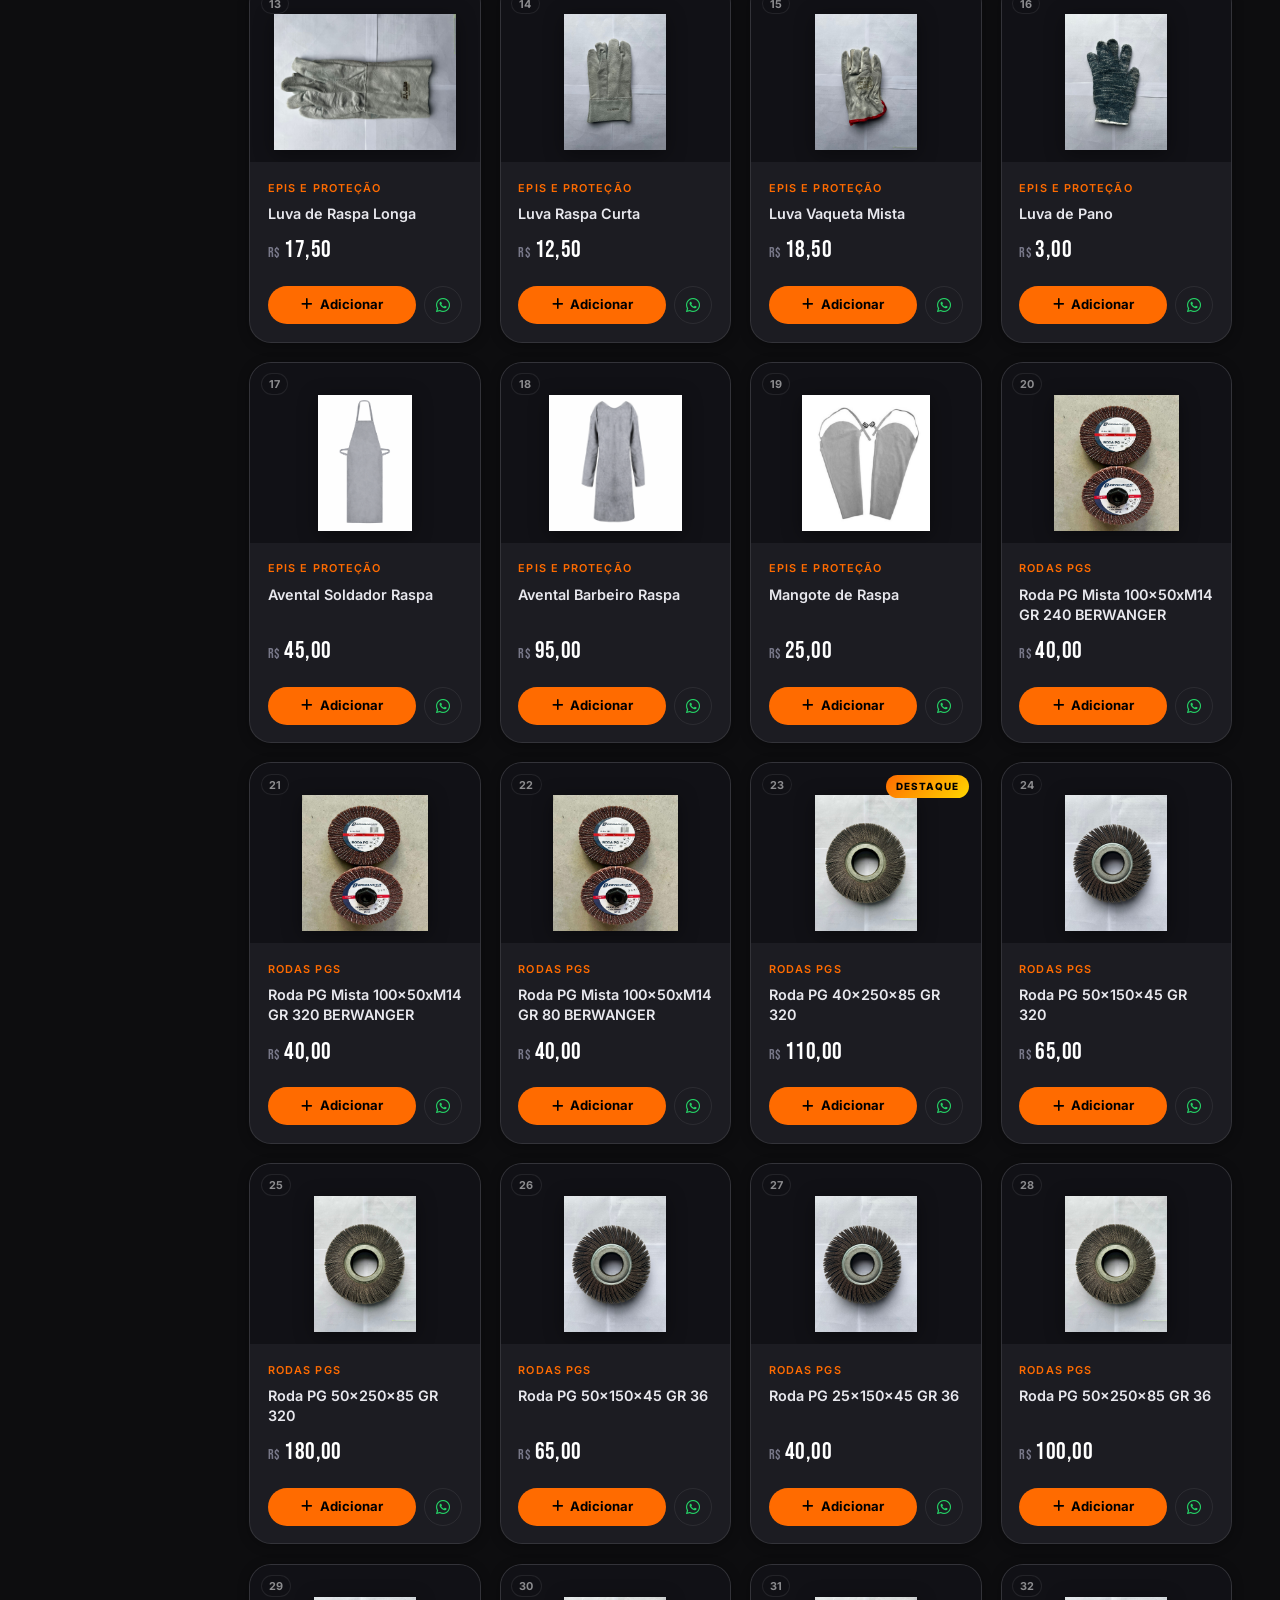
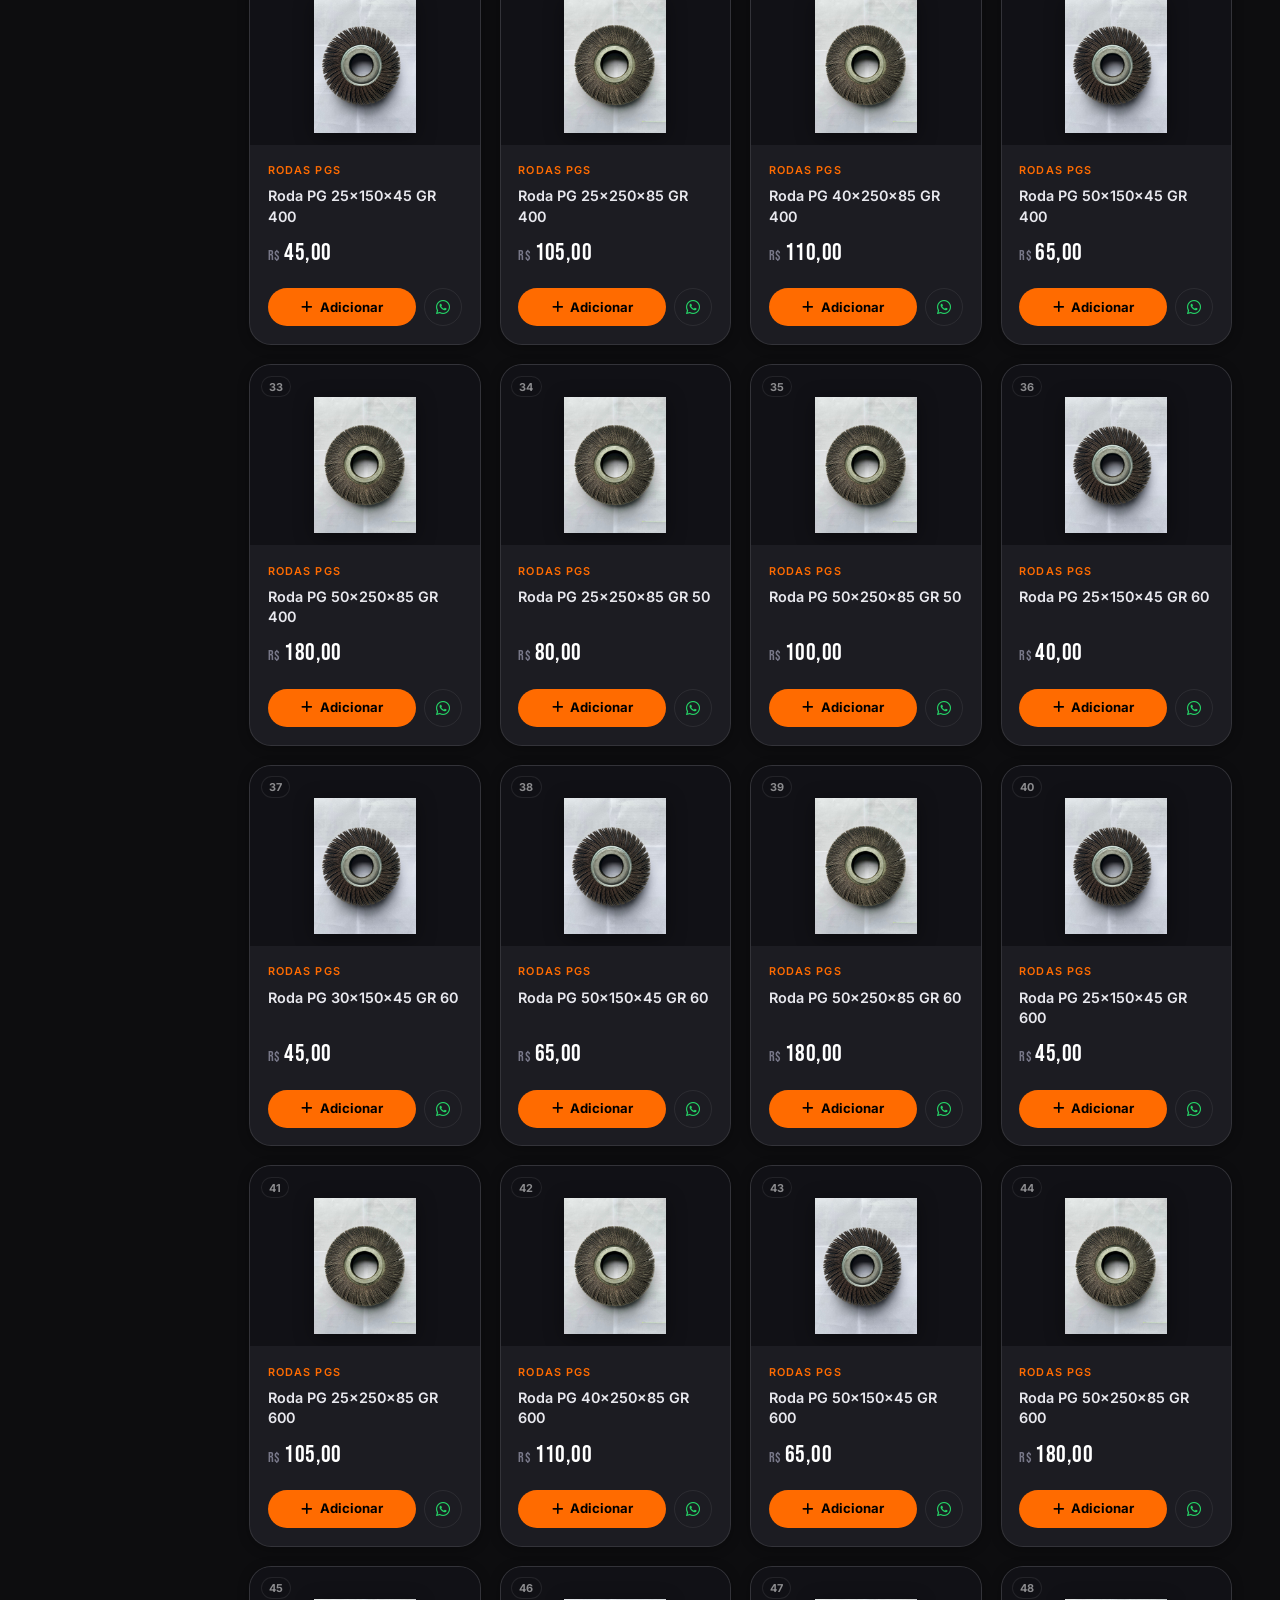
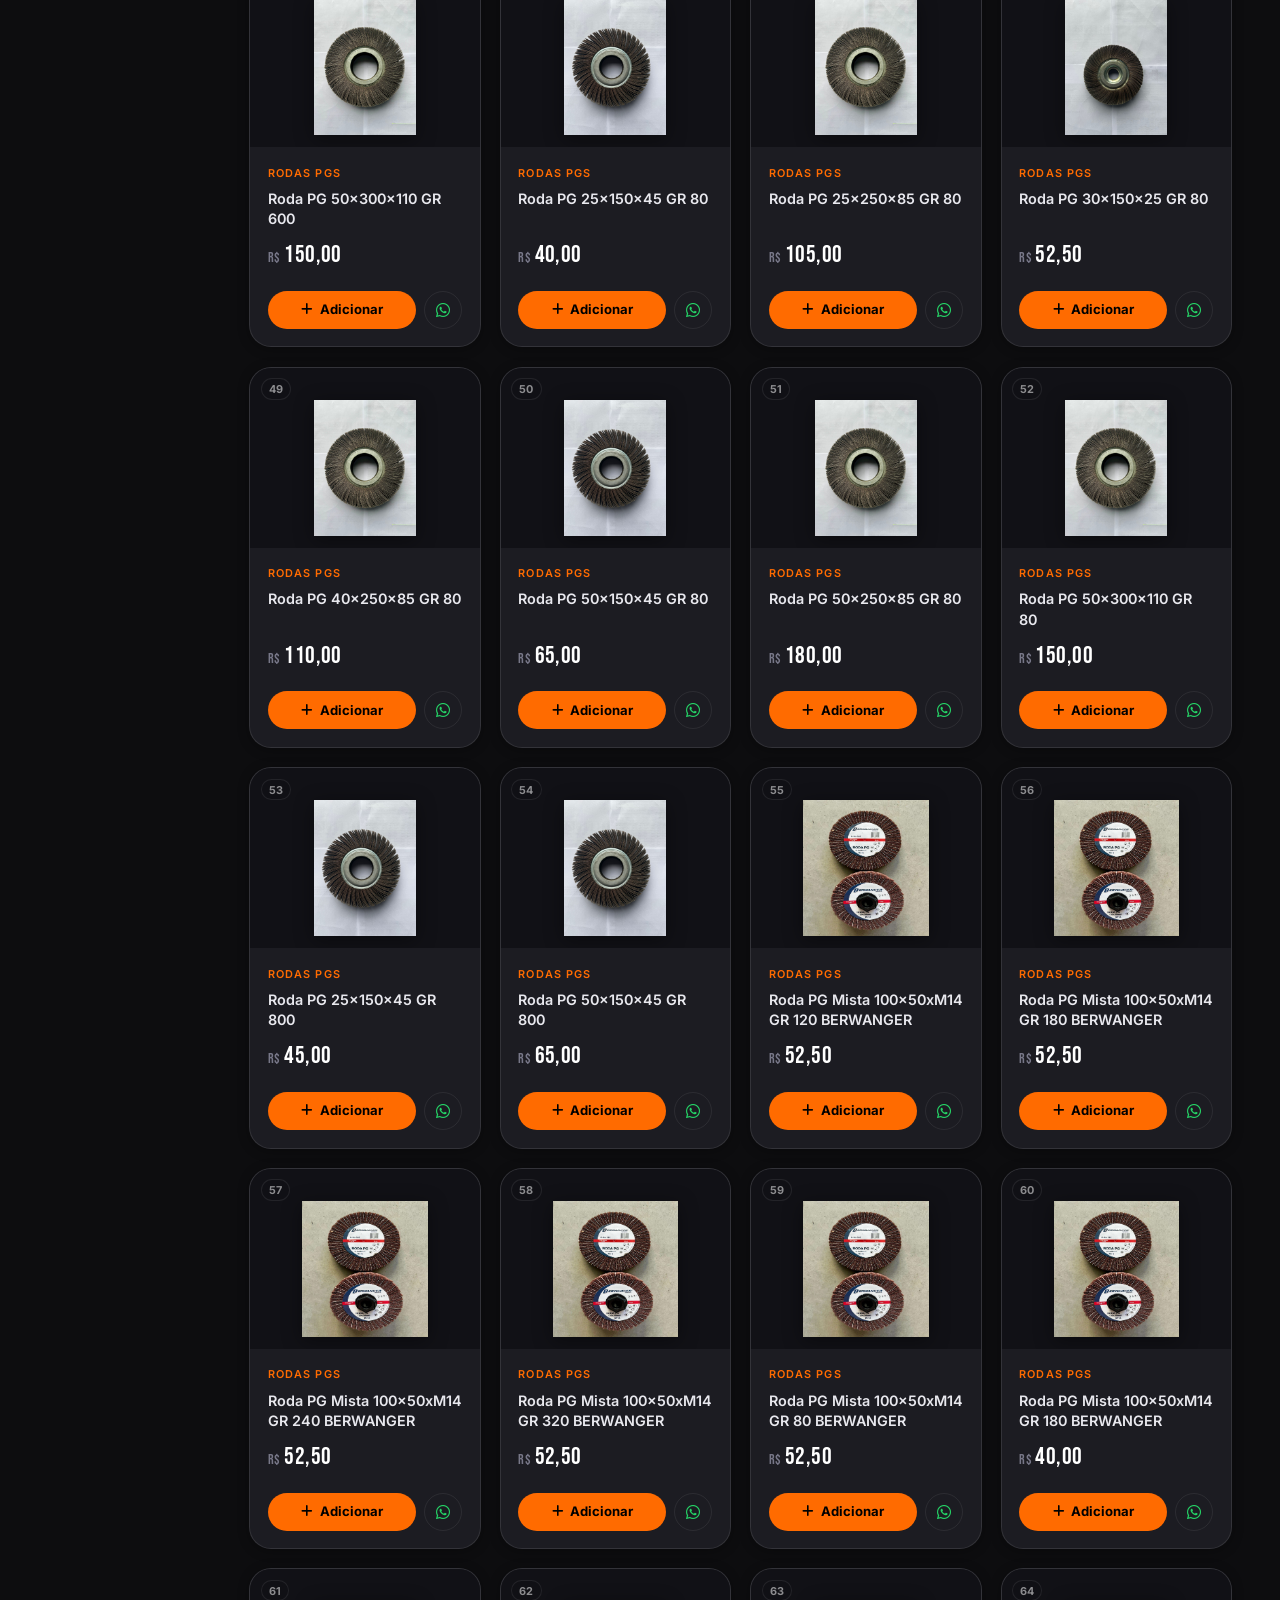
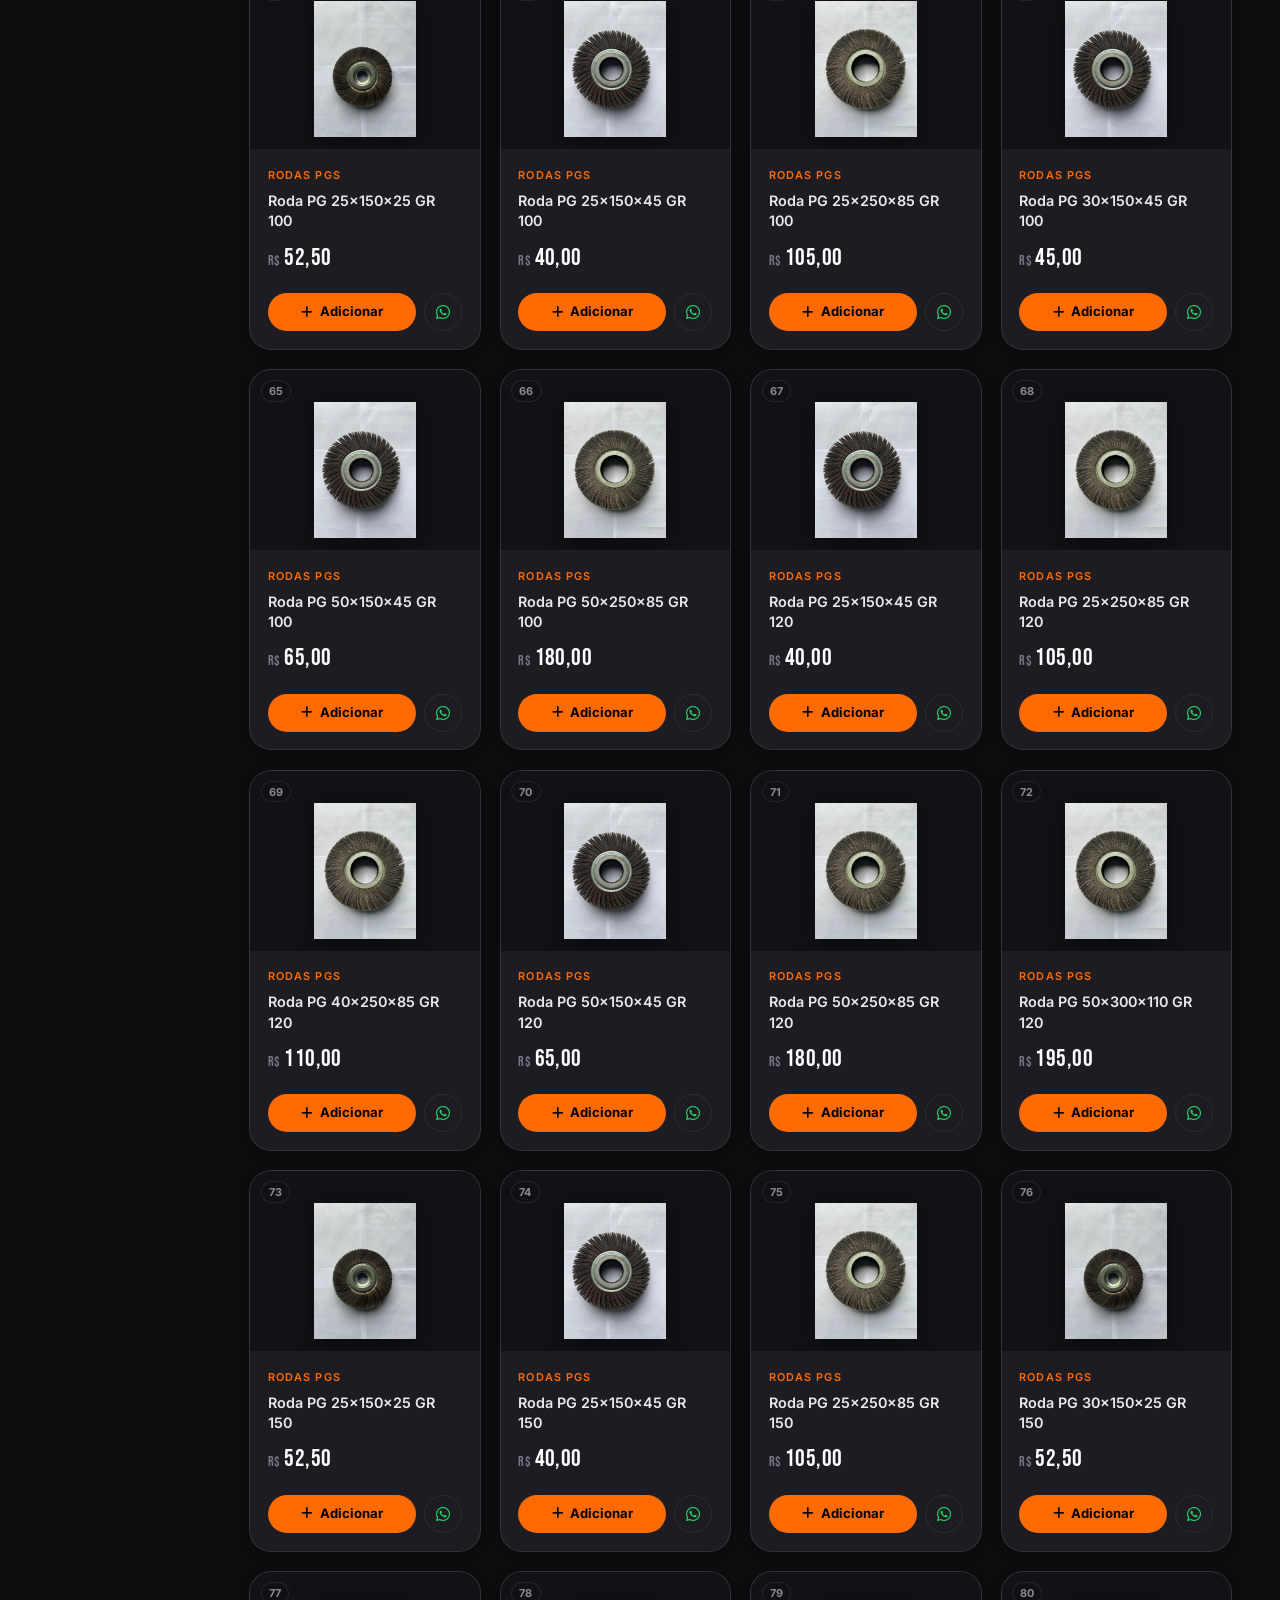
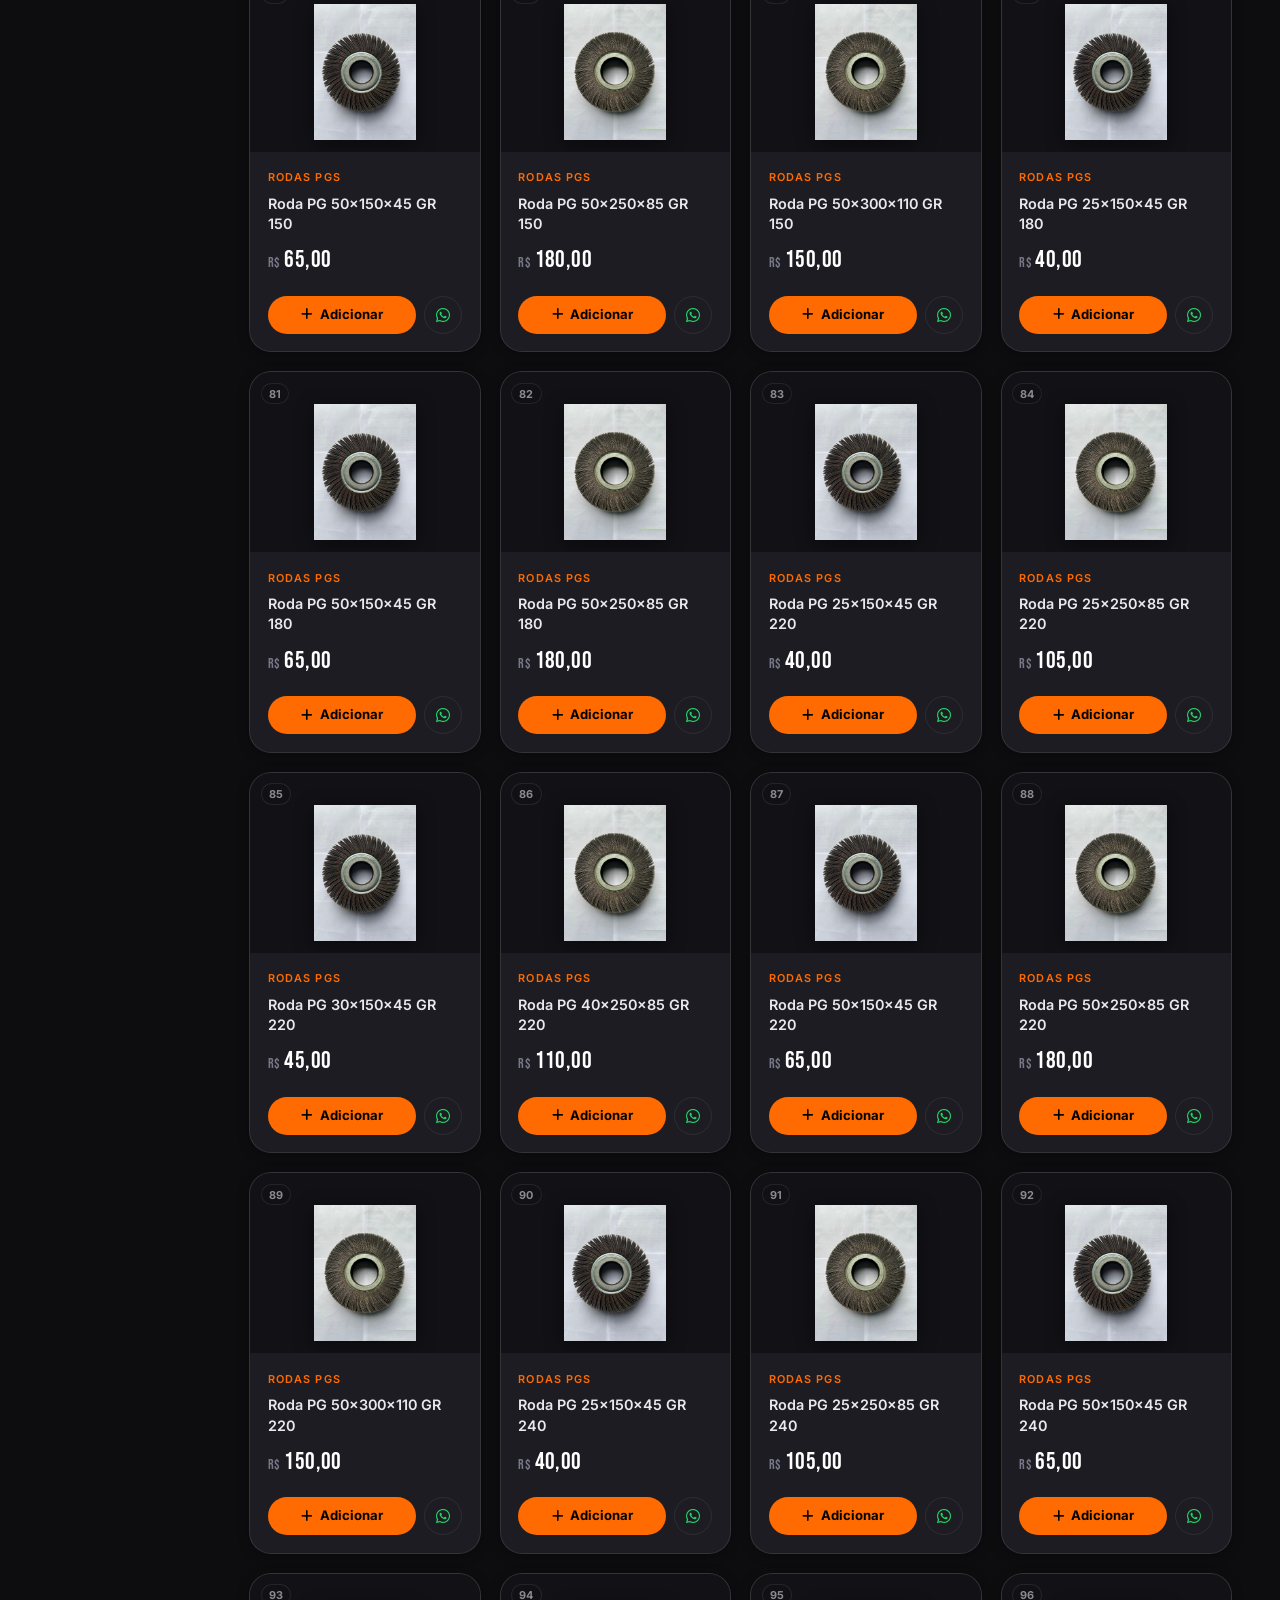
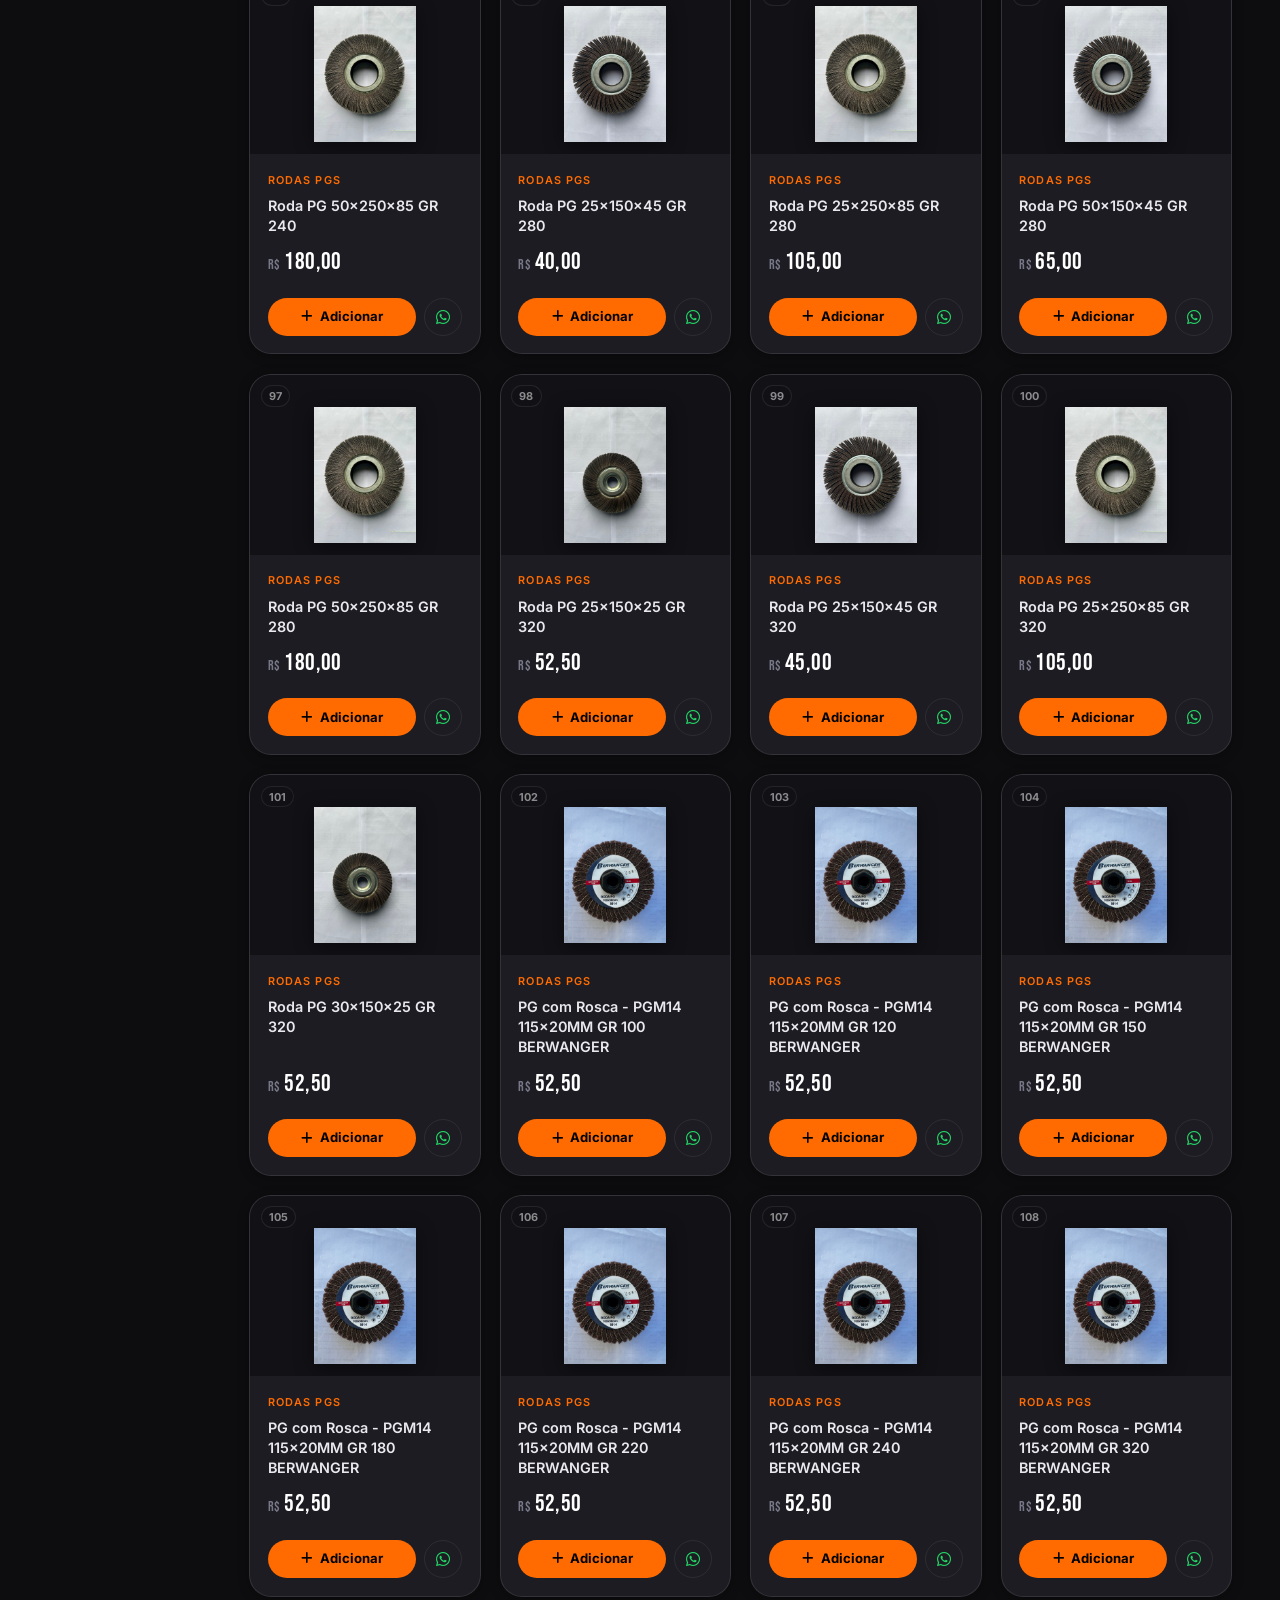
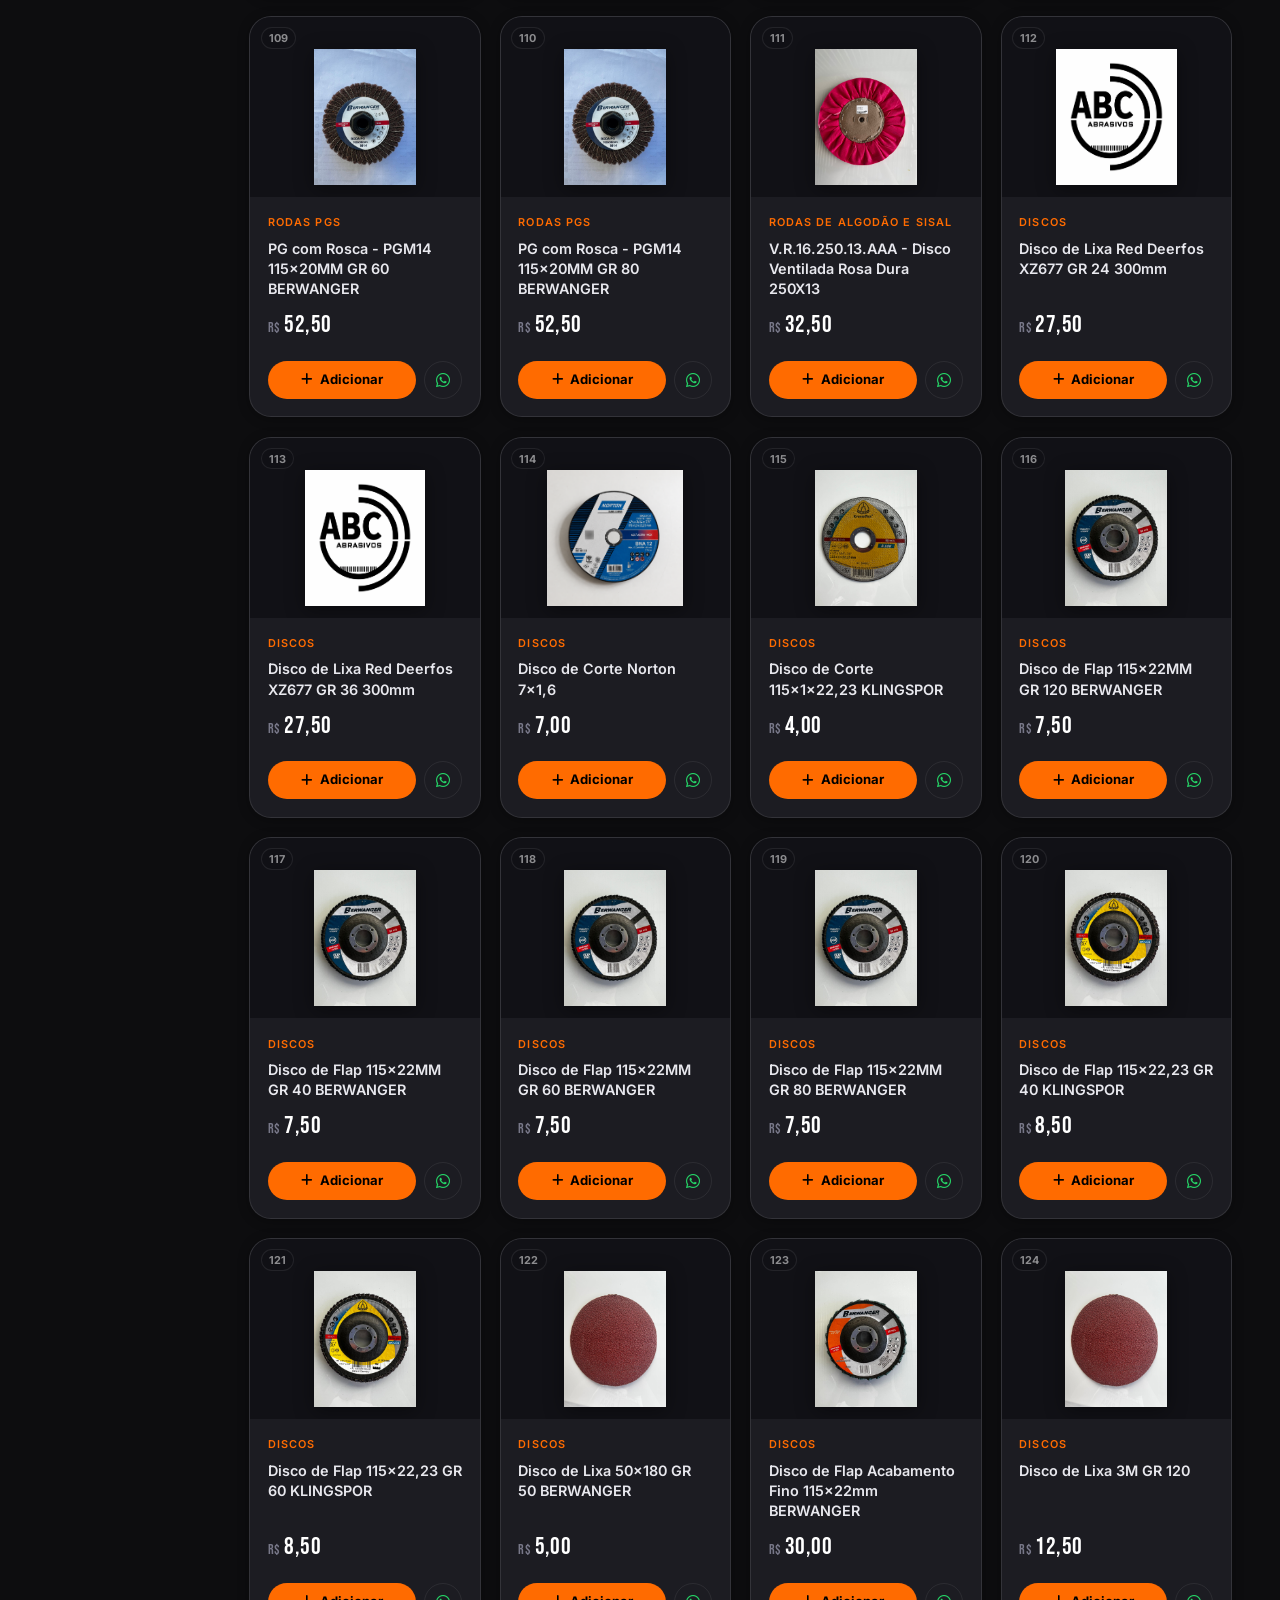
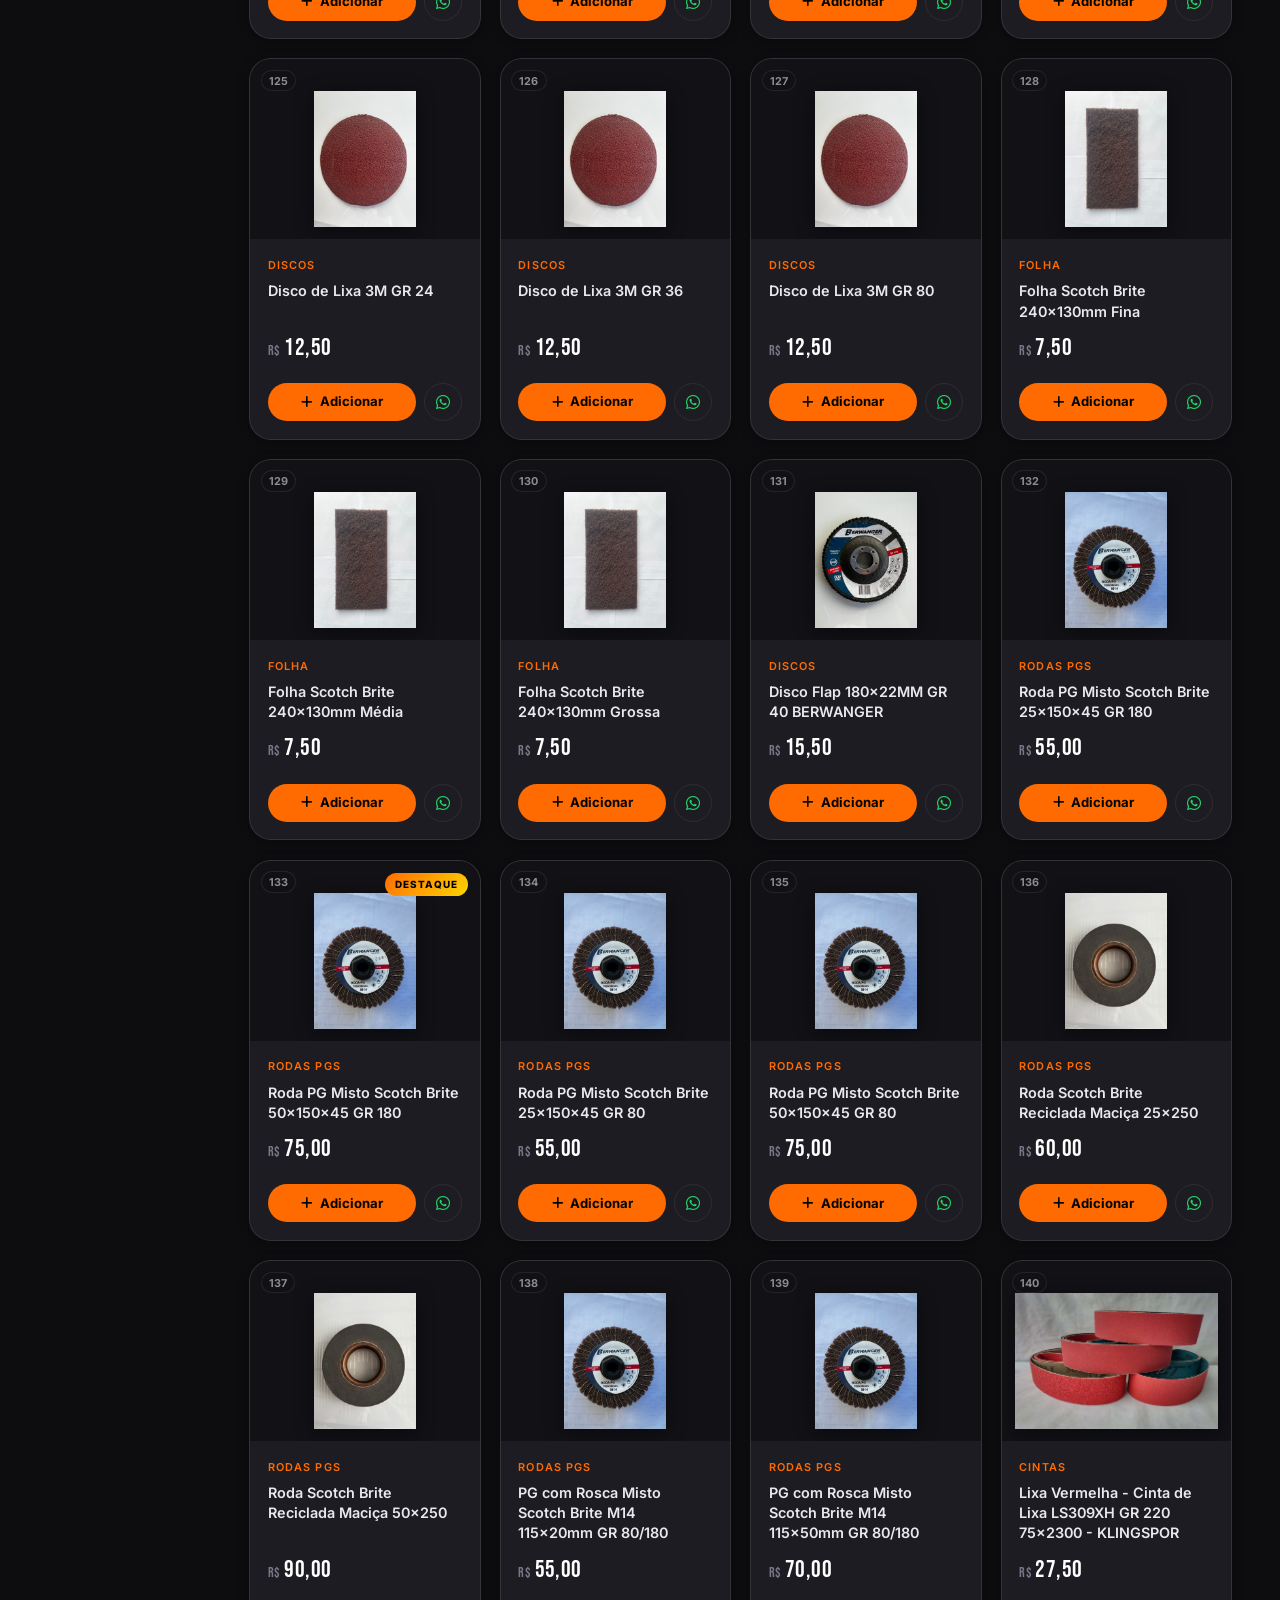
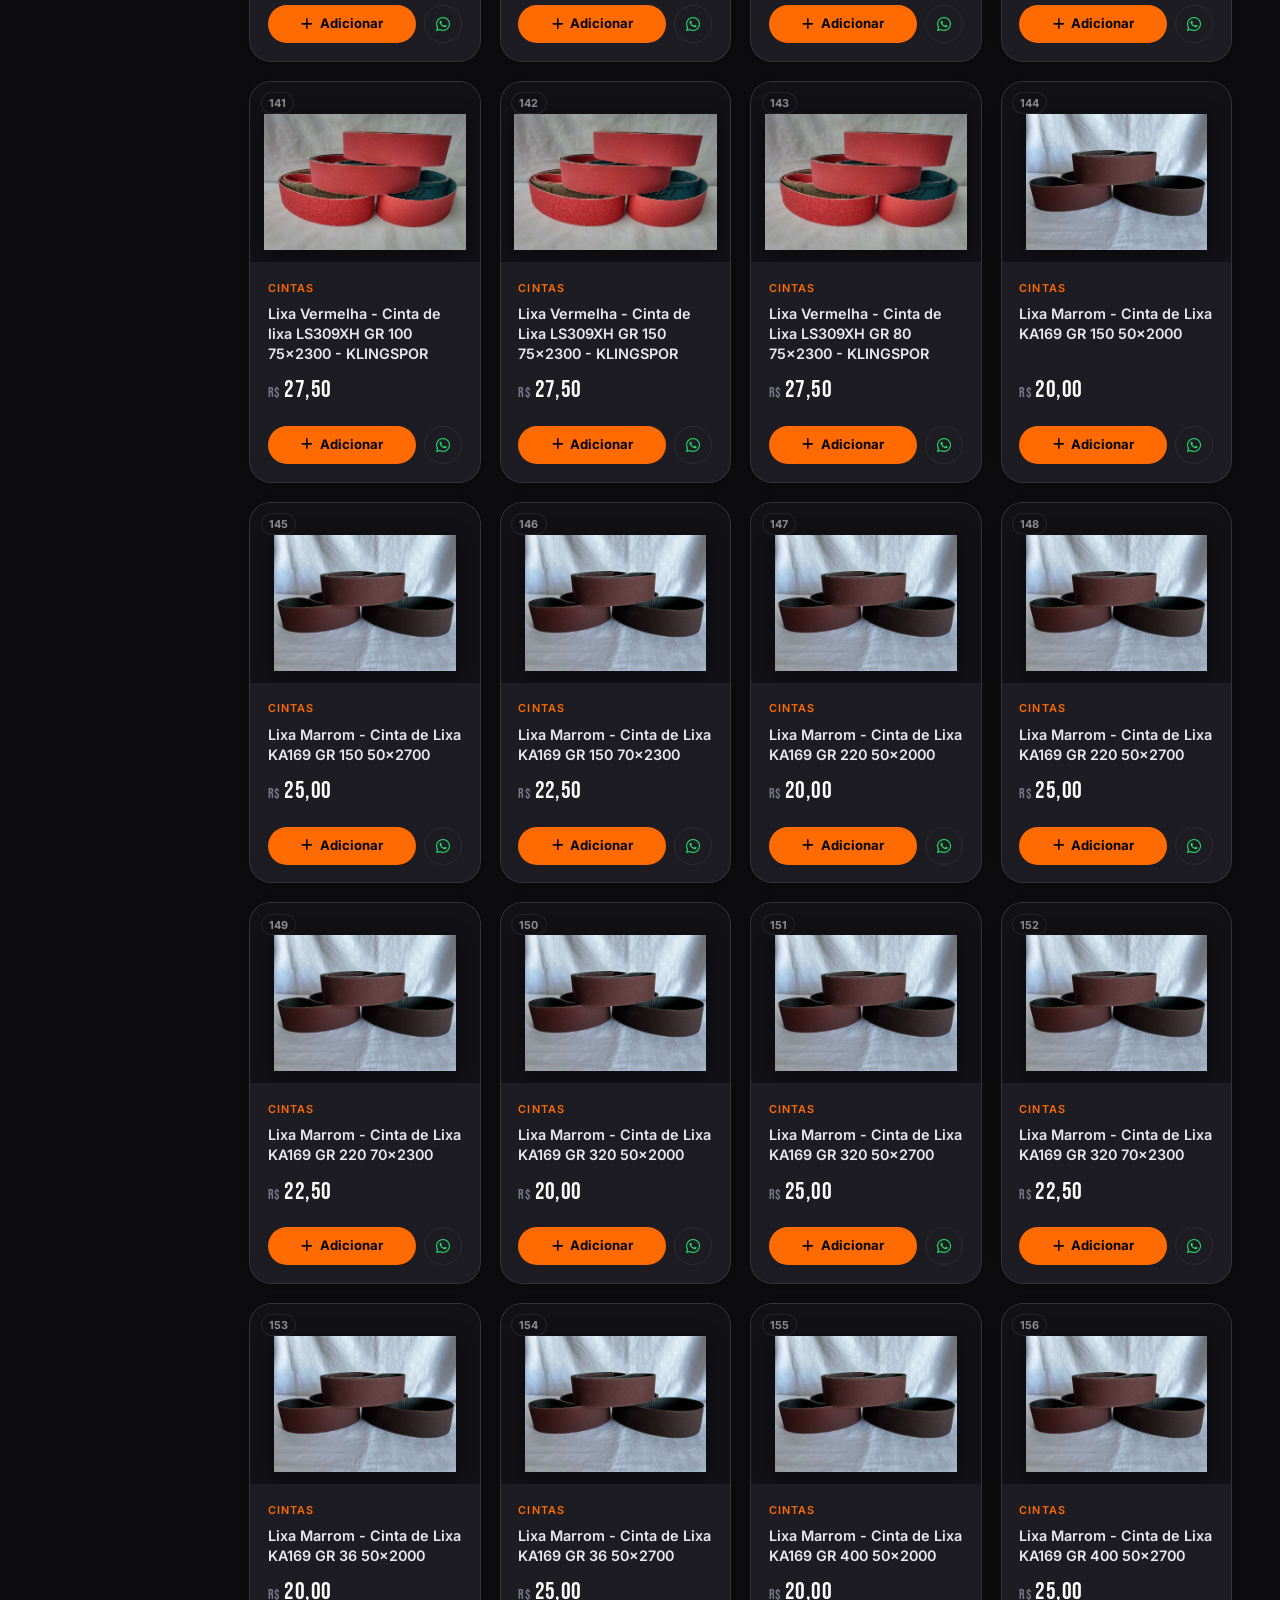
==== commit 5dbf2bef: "up" ====
--- a/catalogo.html
+++ b/catalogo.html
@@ -3,8 +3,8 @@
 <head>
     <meta charset="UTF-8">
     <meta name="viewport" content="width=device-width, initial-scale=1.0">
-    <title>CatÃ¡logo â€” ABC Abrasivos</title>
-    <meta name="description" content="CatÃ¡logo completo de abrasivos industriais: discos, lixas, rodas de polimento, escovas, EPIs e mais. Solicite orÃ§amento pelo WhatsApp.">
+    <title>Catálogo — ABC Abrasivos</title>
+    <meta name="description" content="Catálogo completo de abrasivos industriais: discos, lixas, rodas de polimento, escovas, EPIs e mais. Solicite orçamento pelo WhatsApp.">
     <link rel="icon" href="assets/images/site/logo_favicon.png" type="image/png">
 
     <link href="https://cdn.jsdelivr.net/npm/bootstrap@5.3.2/dist/css/bootstrap.min.css" rel="stylesheet">
@@ -15,7 +15,7 @@
 </head>
 <body class="catalogo-page">
 
-<!-- â”€â”€ NAVBAR â”€â”€ -->
+<!-- ── NAVBAR ── -->
 <nav class="navbar navbar-expand-lg fixed-top" id="mainNavbar">
     <div class="container">
         <a class="navbar-brand" href="index.html">
@@ -26,35 +26,35 @@
         </button>
         <div class="collapse navbar-collapse" id="navbarNav">
             <ul class="navbar-nav mx-auto gap-1">
-                <li class="nav-item"><a class="nav-link" href="index.html">InÃ­cio</a></li>
-                <li class="nav-item"><a class="nav-link active" href="catalogo.html">CatÃ¡logo</a></li>
+                <li class="nav-item"><a class="nav-link" href="index.html">Início</a></li>
+                <li class="nav-item"><a class="nav-link active" href="catalogo.html">Catálogo</a></li>
                 <li class="nav-item"><a class="nav-link" href="index.html#features">Diferenciais</a></li>
                 <li class="nav-item"><a class="nav-link" href="index.html#sobre">Sobre</a></li>
                 <li class="nav-item"><a class="nav-link" href="index.html#contato">Contato</a></li>
             </ul>
             <button class="nav-cart-btn" data-bs-toggle="modal" data-bs-target="#budgetModal" id="headerBudgetBtn" type="button">
                 <i class="fa-solid fa-cart-shopping"></i>
-                OrÃ§amento
+                Orçamento
                 <span class="cart-count" id="cartCount">0</span>
             </button>
         </div>
     </div>
 </nav>
 
-<!-- â”€â”€ PAGE HEADER â”€â”€ -->
+<!-- ── PAGE HEADER ── -->
 <div class="cat-page-header">
     <div class="cat-page-header-bg"></div>
     <div class="container position-relative">
         <div class="row align-items-center">
             <div class="col-lg-6">
                 <div class="cat-page-breadcrumb">
-                    <a href="index.html">InÃ­cio</a>
+                    <a href="index.html">Início</a>
                     <i class="fa-solid fa-chevron-right"></i>
-                    <span>CatÃ¡logo</span>
-                </div>
-                <h1 class="cat-page-title">CatÃ¡logo <span>Completo</span></h1>
+                    <span>Catálogo</span>
+                </div>
+                <h1 class="cat-page-title">Catálogo <span>Completo</span></h1>
                 <p class="cat-page-desc">
-                    Encontre o abrasivo certo para cada aplicaÃ§Ã£o. Adicione ao orÃ§amento e envie pelo WhatsApp em segundos.
+                    Encontre o abrasivo certo para cada aplicação. Adicione ao orçamento e envie pelo WhatsApp em segundos.
                 </p>
             </div>
             <div class="col-lg-6 d-none d-lg-flex justify-content-end align-items-center gap-4">
@@ -64,7 +64,7 @@
                 </div>
                 <div class="cat-stat-divider"></div>
                 <div class="cat-stat">
-                    <span class="cat-stat-num" id="totalCategories">â€”</span>
+                    <span class="cat-stat-num" id="totalCategories">—</span>
                     <span class="cat-stat-label">Categorias</span>
                 </div>
                 <div class="cat-stat-divider"></div>
@@ -77,7 +77,7 @@
     </div>
 </div>
 
-<!-- â”€â”€ MOBILE BAR (search + filtros button) â”€â”€ -->
+<!-- ── MOBILE BAR (search + filtros button) ── -->
 <div class="cat-mobile-bar">
     <div class="cat-mobile-search">
         <i class="fa-solid fa-magnifying-glass"></i>
@@ -89,7 +89,7 @@
     </button>
 </div>
 
-<!-- â”€â”€ FILTER DRAWER â”€â”€ -->
+<!-- ── FILTER DRAWER ── -->
 <div class="filter-drawer-overlay" id="drawerOverlay"></div>
 <div class="filter-drawer" id="filterDrawer">
     <div class="drawer-handle"></div>
@@ -107,11 +107,11 @@
         <div class="drawer-section">
             <div class="drawer-section-title"><i class="fa-solid fa-arrow-down-a-z"></i> Ordenar por</div>
             <div class="drawer-sort-pills" id="drawerSort">
-                <span class="sort-pill active" data-sort="default">PadrÃ£o</span>
-                <span class="sort-pill" data-sort="name-az">Nome Aâ€“Z</span>
-                <span class="sort-pill" data-sort="name-za">Nome Zâ€“A</span>
-                <span class="sort-pill" data-sort="price-asc">Menor preÃ§o</span>
-                <span class="sort-pill" data-sort="price-desc">Maior preÃ§o</span>
+                <span class="sort-pill active" data-sort="default">Padrão</span>
+                <span class="sort-pill" data-sort="name-az">Nome A–Z</span>
+                <span class="sort-pill" data-sort="name-za">Nome Z–A</span>
+                <span class="sort-pill" data-sort="price-asc">Menor preço</span>
+                <span class="sort-pill" data-sort="price-desc">Maior preço</span>
             </div>
         </div>
         <!-- Destaque -->
@@ -132,7 +132,7 @@
     </div>
 </div>
 
-<!-- â”€â”€ MAIN CONTENT â”€â”€ -->
+<!-- ── MAIN CONTENT ── -->
 <main class="cat-main">
     <div class="container-fluid px-4 px-lg-5">
         <div class="row g-4">
@@ -154,11 +154,11 @@
                             <i class="fa-solid fa-sliders"></i> Ordenar
                         </div>
                         <select class="sidebar-select" id="sortSelect">
-                            <option value="default">PadrÃ£o</option>
-                            <option value="name-az">Nome Aâ€“Z</option>
-                            <option value="name-za">Nome Zâ€“A</option>
-                            <option value="price-asc">Menor preÃ§o</option>
-                            <option value="price-desc">Maior preÃ§o</option>
+                            <option value="default">Padrão</option>
+                            <option value="name-az">Nome A–Z</option>
+                            <option value="name-za">Nome Z–A</option>
+                            <option value="price-asc">Menor preço</option>
+                            <option value="price-desc">Maior preço</option>
                         </select>
                     </div>
 
@@ -220,13 +220,13 @@
     </div>
 </main>
 
-<!-- â”€â”€ FOOTER (mini) â”€â”€ -->
+<!-- ── FOOTER (mini) ── -->
 <footer class="cat-footer">
     <div class="container">
         <div class="d-flex flex-wrap align-items-center justify-content-between gap-3">
             <div class="d-flex align-items-center gap-3">
                 <img src="assets/images/site/logo.jpeg" alt="ABC Abrasivos" style="height:40px;border-radius:6px;">
-                <span style="color:var(--text-muted);font-size:0.82rem;">Â© 2025 ABC Abrasivos Â· GravataÃ­/RS</span>
+                <span style="color:var(--text-muted);font-size:0.82rem;">© 2025 ABC Abrasivos · Gravataí/RS</span>
             </div>
             <div class="d-flex align-items-center gap-2">
                 <a href="index.html#contato" class="social-btn instagram" title="Instagram"><i class="fa-brands fa-instagram"></i></a>
@@ -237,13 +237,13 @@
     </div>
 </footer>
 
-<!-- â”€â”€ BUDGET MODAL â”€â”€ -->
+<!-- ── BUDGET MODAL ── -->
 <div class="modal fade" id="budgetModal" tabindex="-1" aria-labelledby="budgetModalLabel" aria-hidden="true">
     <div class="modal-dialog modal-lg modal-dialog-scrollable">
         <div class="modal-content">
             <div class="modal-header">
                 <h5 class="modal-title" id="budgetModalLabel">
-                    <i class="fa-solid fa-cart-shopping text-accent me-2"></i> Meu OrÃ§amento
+                    <i class="fa-solid fa-cart-shopping text-accent me-2"></i> Meu Orçamento
                 </h5>
                 <button type="button" class="btn-close" data-bs-dismiss="modal" aria-label="Fechar"></button>
             </div>
@@ -259,15 +259,15 @@
                             <input type="text" class="form-control" id="customerCompany" placeholder="Empresa">
                         </div>
                         <div class="col-12">
-                            <label class="form-label">ObservaÃ§Ãµes</label>
-                            <textarea class="form-control" id="customerObs" rows="2" placeholder="Prazo, quantidade especial, dÃºvidas..."></textarea>
+                            <label class="form-label">Observações</label>
+                            <textarea class="form-control" id="customerObs" rows="2" placeholder="Prazo, quantidade especial, dúvidas..."></textarea>
                         </div>
                     </div>
                 </div>
                 <div id="cartItemsList">
                     <p class="text-center" style="color:var(--text-muted);padding:2rem 0;">
                         <i class="fa-solid fa-cart-shopping d-block mb-2" style="font-size:2rem;color:var(--text-dim);"></i>
-                        Seu orÃ§amento estÃ¡ vazio.<br>Adicione produtos do catÃ¡logo.
+                        Seu orçamento está vazio.<br>Adicione produtos do catálogo.
                     </p>
                 </div>
             </div>
@@ -280,7 +280,7 @@
                 </div>
                 <button class="btn-wa-send" id="sendWaBtn">
                     <i class="fa-brands fa-whatsapp" style="font-size:1.2rem;"></i>
-                    Enviar OrÃ§amento pelo WhatsApp
+                    Enviar Orçamento pelo WhatsApp
                 </button>
             </div>
         </div>
@@ -289,7 +289,7 @@
 
 <!-- Floating WA -->
 <div class="floating-actions">
-    <button class="fab fab-wa fab-budget" id="fabBudget" type="button" data-bs-toggle="modal" data-bs-target="#budgetModal" title="Meu orÃ§amento">
+    <button class="fab fab-wa fab-budget" id="fabBudget" type="button" data-bs-toggle="modal" data-bs-target="#budgetModal" title="Meu orçamento">
         <i class="fa-solid fa-cart-shopping"></i>
         <span class="cart-count fab-cart-count" id="fabCartCount">0</span>
     </button>
